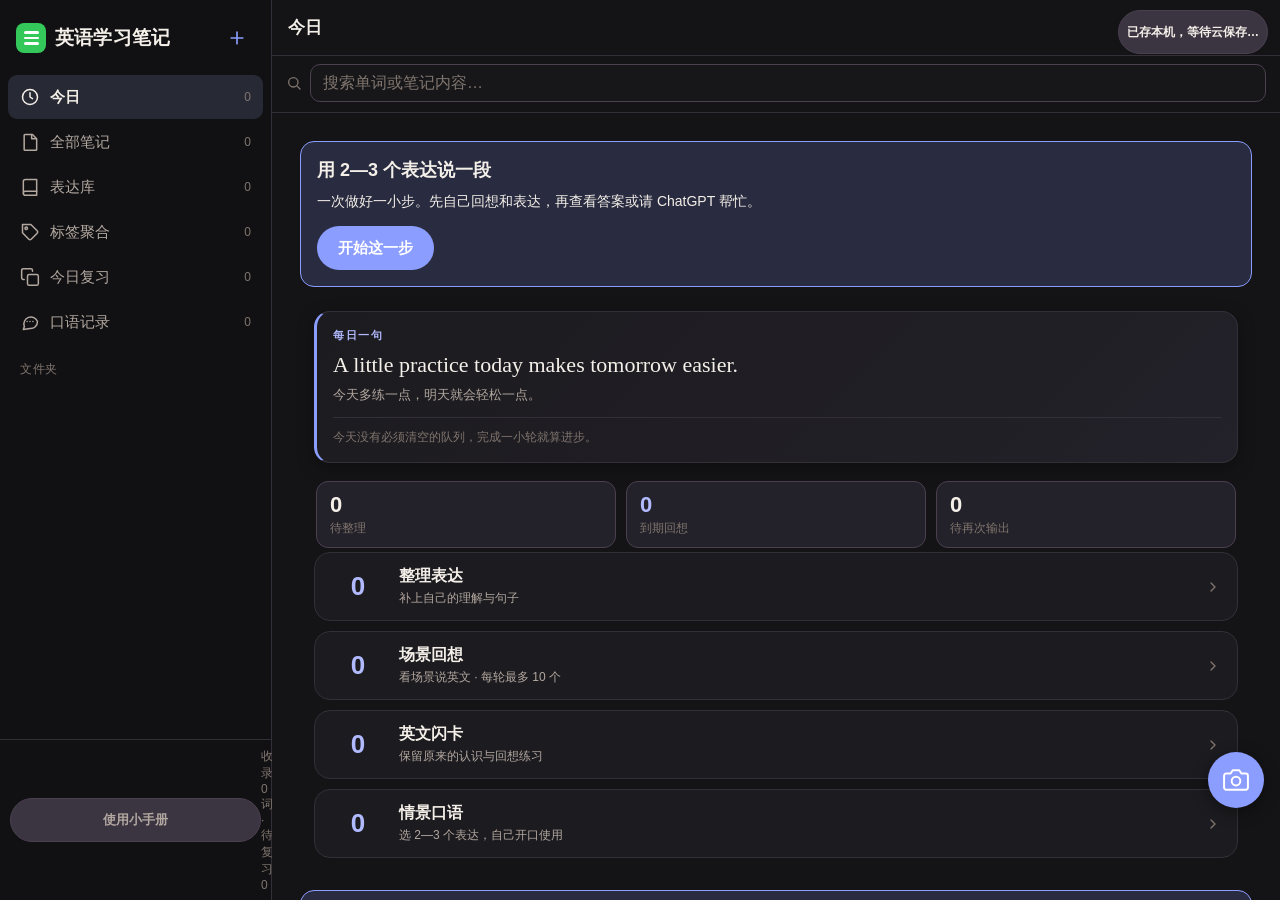
==== index.html @ 3f6fde5b "[dsh] publish P2 finish action and favorites fold" ====
<!DOCTYPE html>
<html lang="zh-CN">
<head>
<meta charset="UTF-8">
<meta name="viewport" content="width=device-width, initial-scale=1">
<meta name="theme-color" content="#000000">
<meta name="apple-mobile-web-app-capable" content="yes">
<meta name="apple-mobile-web-app-status-bar-style" content="black-translucent">
<title>英语学习笔记</title>
<link rel="icon" href="data:image/svg+xml,%3Csvg xmlns='http://www.w3.org/2000/svg' viewBox='0 0 32 32'%3E%3Crect width='32' height='32' rx='7' fill='%2334c759'/%3E%3Crect x='8' y='9' width='16' height='2.5' rx='1.25' fill='white'/%3E%3Crect x='8' y='15' width='13' height='2.5' rx='1.25' fill='white'/%3E%3Crect x='8' y='21' width='10' height='2.5' rx='1.25' fill='white'/%3E%3C/svg%3E">
<style>

/* ============ 基础与设计变量 ============ */
*{box-sizing:border-box;margin:0;padding:0}
html,body{height:100%}
body{
  font-family:-apple-system,BlinkMacSystemFont,"SF Pro Text","SF Pro Display","PingFang SC","Hiragino Sans GB","Microsoft YaHei","Segoe UI",sans-serif;
  background:var(--bg);color:var(--text);font-size:16px;overflow:hidden;
  -webkit-tap-highlight-color:transparent;
}
:root{
  color-scheme:dark;
  --bg:#000000;--sidebar:#000000;--sep:#26262a;--line:#26262a;
  --text:#f5f5f7;--text-body:#e8e8ed;--text2:#a1a1a6;--text3:#6e6e73;--ph:#48484a;
  --s0:#111113;--s1:#0c0c0e;--s2:#141416;--s3:#1c1c1e;--s4:#2c2c2e;--s5:#3a3a3c;
  --hover:#232326;--hover-soft:rgba(255,255,255,.08);--active-soft:rgba(255,255,255,.12);
  --accent:#0a84ff;--accent-fg:#4da3ff;--accent-soft:rgba(10,132,255,.22);
  --danger:#ff453a;--ok:#30d158;--ok-soft:#0f2b18;--ok-line:#1e5a2e;--warn:#ff9f0a;
  --chip-bg:#1c1c1e;--chip-text:#d0d0d4;
  --bar-bg:rgba(10,10,12,.96);--toast-bg:rgba(28,28,30,.94);
  --shadow-sm:0 4px 16px rgba(0,0,0,.55);--shadow-lg:0 12px 34px rgba(0,0,0,.45);
  --font-display:"Cormorant Garamond","Iowan Old Style",Georgia,serif;
  --radius-card:16px;--radius-control:12px;
  --fs-body:17px;
}
/* 午夜编辑主题 */
html[data-theme="midnight"]{
  color-scheme:dark;
  --bg:#141416;--sidebar:#111113;--sep:#332f38;--line:#332f38;
  --text:#f4efe8;--text-body:#e9e0d7;--text2:#b3a8a0;--text3:#80756e;--ph:#5b514c;
  --s0:#17171a;--s1:#1c1b1f;--s2:#232129;--s3:#2d2932;--s4:#3b3542;--s5:#4b4050;
  --hover:#332d39;--hover-soft:rgba(240,226,209,.08);--active-soft:rgba(171,186,255,.14);
  --accent:#8b9dff;--accent-fg:#b1baff;--accent-soft:rgba(139,157,255,.18);
  --danger:#f17d73;--ok:#78cfa1;--ok-soft:#173328;--ok-line:#32634a;--warn:#e3ad70;
  --chip-bg:#302b35;--chip-text:#e7dcd3;
  --bar-bg:rgba(20,20,22,.96);--toast-bg:rgba(45,41,50,.96);
  --shadow-sm:0 5px 18px rgba(0,0,0,.28);--shadow-lg:0 14px 38px rgba(0,0,0,.34);
}
/* 温暖纸张主题 */
html[data-theme="paper"],html[data-theme="light"]{
  color-scheme:light;
  --bg:#f5efe7;--sidebar:#eee6db;--sep:#e0d5c7;--line:#e0d5c7;
  --text:#2b2830;--text-body:#3e3941;--text2:#756b67;--text3:#9a8d84;--ph:#c2b5ab;
  --s0:#fffaf2;--s1:#fffdf8;--s2:#f8f0e6;--s3:#efe4d6;--s4:#e3d4c3;--s5:#cdbba9;
  --hover:#eeeef2;--hover-soft:rgba(0,0,0,.05);--active-soft:rgba(0,0,0,.08);
  --accent:#6679ad;--accent-fg:#50669e;--accent-soft:rgba(102,121,173,.15);
  --danger:#d92b20;--ok:#1a8f42;--ok-soft:#eaf7ee;--ok-line:#bfe3ca;--warn:#c47b00;
  --chip-bg:#eee2d5;--chip-text:#5c514a;
  --bar-bg:rgba(255,250,242,.97);--toast-bg:rgba(48,42,38,.94);
  --shadow-sm:0 2px 10px rgba(0,0,0,.07);--shadow-lg:0 10px 30px rgba(0,0,0,.10);
}
/* 柔雾薰衣草主题 */
html[data-theme="lavender"]{
  color-scheme:light;
  --bg:#f3f0fa;--sidebar:#ece8f7;--sep:#ded7eb;--line:#ded7eb;
  --text:#302a40;--text-body:#49415a;--text2:#756c86;--text3:#9a90aa;--ph:#c4bbd2;
  --s0:#faf8ff;--s1:#fffefe;--s2:#f6f2fb;--s3:#ebe4f6;--s4:#ddd2ec;--s5:#c7b7dc;
  --hover:#e7e0f2;--hover-soft:rgba(108,91,169,.07);--active-soft:rgba(129,115,189,.15);
  --accent:#8173bd;--accent-fg:#6d5aa9;--accent-soft:rgba(129,115,189,.16);
  --danger:#c74d67;--ok:#388c70;--ok-soft:#e3f3ed;--ok-line:#b6dfd0;--warn:#ad7437;
  --chip-bg:#e8def4;--chip-text:#5b4d78;
  --bar-bg:rgba(250,248,255,.96);--toast-bg:rgba(48,42,64,.94);
  --shadow-sm:0 4px 14px rgba(79,61,116,.09);--shadow-lg:0 12px 32px rgba(79,61,116,.13);
}
/* 字号档位 */
html[data-fs="s"]{--fs-body:15.5px}
html[data-fs="l"]{--fs-body:19.5px}
input::placeholder,textarea::placeholder{color:var(--text3)}
button{font-family:inherit;border:none;background:none;cursor:pointer;color:inherit}
input,textarea{font-family:inherit;font-size:16px}
:focus-visible{outline:2px solid var(--accent);outline-offset:2px}
#app{display:flex;height:100vh;width:100vw}

/* ============ 图标 ============ */
.icon{width:20px;height:20px;flex:none}
.icon-sm{width:16px;height:16px;flex:none}
.icon-lg{width:26px;height:26px;flex:none}

/* ============ 侧边栏 ============ */
#sidebar{
  position:fixed;top:0;bottom:0;left:0;width:300px;background:var(--sidebar);
  display:flex;flex-direction:column;transform:translateX(-102%);transition:transform .22s ease;z-index:60;
}
body.side-open #sidebar{transform:none}
@media (min-width:768px){
  #sidebar{position:static;transform:none;width:272px;z-index:auto;border-right:1px solid var(--sep)}
}
.side-header{display:flex;align-items:center;justify-content:space-between;padding:16px 12px 10px 16px;gap:8px}
.app-title{display:flex;align-items:center;gap:9px;font-size:19px;font-weight:700;letter-spacing:.2px;min-width:0}
.app-title .app-badge{
  width:30px;height:30px;border-radius:8px;background:#34c759;flex:none;
  display:flex;flex-direction:column;align-items:center;justify-content:center;gap:3px;
}
.app-title .app-badge i{display:block;width:15px;height:2.5px;border-radius:1.5px;background:#fff}
.icon-btn{
  width:44px;height:44px;border-radius:10px;display:inline-flex;align-items:center;justify-content:center;color:var(--accent);flex:none;
}
.icon-btn:hover{background:var(--hover-soft)}
.icon-btn.danger-color{color:var(--danger)}
#sideNav{flex:1;overflow-y:auto;padding:4px 8px 8px}
.nav-item{
  display:flex;align-items:center;gap:10px;width:100%;min-height:44px;padding:0 12px;margin:1px 0;
  border-radius:9px;font-size:15px;color:var(--text2);text-align:left;border:none;background:none;
}
.nav-item:hover{background:var(--hover-soft)}
.nav-item.active{background:var(--active-soft);color:var(--text);font-weight:600}
.nav-item .count{margin-left:auto;font-size:12px;color:var(--text3);font-weight:400}
.nav-divider{font-size:12px;color:var(--text3);padding:16px 12px 6px;letter-spacing:.5px}
/* 行尾「⋯」：重命名 / 排序 / 删除都收进这个菜单 */
.folder-item .fd-more{
  margin-left:auto;width:32px;height:32px;border-radius:9px;display:inline-flex;align-items:center;justify-content:center;
  color:var(--text3);opacity:.5;flex:none;
}
.folder-item .fd-more:hover,.folder-item .fd-more:active{background:var(--hover-soft);color:var(--text);opacity:1}
.side-footer{
  border-top:1px solid var(--sep);padding:8px 10px;display:flex;align-items:center;justify-content:space-between;
  font-size:12px;color:var(--text3);
}

/* ============ 中间内容区（笔记列表 / 标签聚合 / 表达库） ============ */
#noteListPane{flex:1;min-width:0;background:var(--bg);display:flex;flex-direction:column}
@media (min-width:768px){#noteListPane{width:330px;flex:none;border-right:1px solid var(--sep)}}
.pane-header{
  display:flex;align-items:center;gap:4px;padding:6px 10px;border-bottom:1px solid var(--sep);min-height:56px;
}
.pane-header h2{flex:1;min-width:0;font-size:17px;font-weight:600;padding:0 6px;overflow:hidden;text-overflow:ellipsis;white-space:nowrap}
#noteList{flex:1;overflow-y:auto;padding:6px 0;display:flex;flex-direction:column}
.note-item{
  display:flex;align-items:center;gap:8px;padding:12px 14px 12px 18px;margin:1px 8px;border-radius:var(--radius-control);cursor:pointer;
}
.note-item:hover{background:var(--s3)}
.note-item.active{background:var(--hover)}
.ni-main{flex:1;min-width:0}
.ni-title{font-size:16px;font-weight:600;overflow:hidden;text-overflow:ellipsis;white-space:nowrap}
.ni-snippet{font-size:13px;color:var(--text2);overflow:hidden;text-overflow:ellipsis;white-space:nowrap;margin-top:2px}
.ni-meta{font-size:12px;color:var(--text3);display:flex;align-items:center;gap:6px;margin-top:3px}
.folder-badge{font-size:11px;color:var(--text2);background:var(--s3);border-radius:7px;padding:1px 7px}
.ni-del{width:36px;height:36px;border-radius:9px;display:inline-flex;align-items:center;justify-content:center;color:var(--text3);opacity:.4;flex:none}
.ni-del:hover{background:var(--hover-soft);color:var(--danger);opacity:1}
@media (hover:none){.ni-del{opacity:.55}}
.empty-state{
  display:flex;flex-direction:column;align-items:center;gap:12px;padding:70px 28px;color:var(--text3);
  font-size:14px;text-align:center;line-height:1.7;
}
.empty-state .icon{width:42px;height:42px;color:var(--s5)}
.empty-state b{color:var(--text2);font-weight:600}

/* 标签聚合 / 表达库 */
.toolbar{padding:10px 14px;display:flex;flex-wrap:wrap;gap:8px;border-bottom:1px solid var(--sep);align-items:center}
.tag-chip{
  display:inline-flex;align-items:center;gap:6px;min-height:34px;padding:4px 13px;border-radius:17px;
  background:var(--chip-bg);color:var(--chip-text);font-size:14px;cursor:pointer;border:none;
}
.tag-chip:hover{background:var(--s4)}
.tag-chip.active{background:var(--accent);color:#fff;font-weight:600}
.tag-chip .tag-n{font-size:12px;opacity:.65}
.words-grid{padding:14px;display:grid;gap:12px;grid-template-columns:1fr;align-content:start;overflow-y:auto}
@media (min-width:768px){.words-grid{grid-template-columns:repeat(2,1fr)}}
.word-card{
  background:var(--s1);border:1px solid var(--sep);border-radius:var(--radius-card);padding:14px 16px;cursor:pointer;
  transition:box-shadow .15s ease,transform .15s ease;min-width:0;
}
.word-card:hover{box-shadow:var(--shadow-sm);transform:translateY(-1px)}
.wc-head{display:flex;align-items:baseline;gap:8px;flex-wrap:wrap}
.wc-term{font-size:18px;font-weight:700}
.wc-phon{font-size:13px;color:var(--text2)}
.badge{font-size:11px;font-weight:600;padding:2px 8px;border-radius:9px;background:var(--s4);color:var(--text2);flex:none}
.badge-ai{background:var(--accent-soft);color:var(--accent-fg)}
.badge-dict{background:rgba(48,209,88,.16);color:var(--ok)}
.badge-manual{background:var(--s4);color:var(--text2)}
.badge-demo{background:rgba(255,159,10,.16);color:var(--warn)}
.wc-def{font-size:calc(var(--fs-body) - 3px);line-height:1.6;color:var(--text);margin-top:7px;white-space:pre-line;overflow:hidden;display:-webkit-box;-webkit-line-clamp:3;-webkit-box-orient:vertical}
.wc-ex{font-size:calc(var(--fs-body) - 4px);color:var(--text2);font-style:italic;margin-top:7px;overflow:hidden;text-overflow:ellipsis;white-space:nowrap}
.wc-tags{display:flex;flex-wrap:wrap;gap:6px;margin-top:10px}
.wc-meta{display:flex;align-items:center;justify-content:space-between;gap:8px;margin-top:10px;font-size:12px;color:var(--text3)}
.wc-link{color:var(--accent);font-size:12px;border:none;background:none;padding:2px;cursor:pointer}
.wc-link:hover{text-decoration:underline}

/* ============ 编辑区 ============ */
#editorPane{flex:1;min-width:0;background:var(--bg);display:none;flex-direction:column}
body.mode-edit #editorPane{display:flex}
body.mode-edit #noteListPane{display:none}
@media (min-width:768px){body.mode-edit #noteListPane{display:flex}}
.editor-header{
  display:flex;align-items:center;gap:4px;padding:6px 10px;border-bottom:1px solid var(--sep);min-height:56px;
}
#edBreadcrumb{flex:1;min-width:0;font-size:13px;color:var(--text3);padding:0 8px;overflow:hidden;text-overflow:ellipsis;white-space:nowrap}
.note-organize-btn{flex:none;min-height:40px;padding:0 12px;border:1px solid var(--sep);border-radius:10px;background:var(--s2);color:var(--accent-fg);font-size:13px;font-weight:600}
.note-organize-btn:active{transform:scale(.96);background:var(--accent-soft)}
#editorWrap{flex:1;overflow-y:auto;padding:24px 22px 140px;width:100%;max-width:860px;margin:0 auto}
.note-editor-label{display:flex;align-items:center;gap:10px;padding:2px 0 14px;border-bottom:1px solid var(--sep)}
.note-editor-kicker{font-size:11px;font-weight:700;letter-spacing:.14em;color:var(--accent-fg);text-transform:uppercase}
.note-editor-context{font-size:12px;color:var(--text3)}
#noteTitle{font-family:var(--font-display);letter-spacing:.01em;font-size:clamp(26px,3.2vw,34px);font-weight:700;line-height:1.25;padding:6px 0 6px;outline:none;min-height:1.2em;word-break:break-word}
.note-body-label{font-size:11px;font-weight:700;letter-spacing:.12em;color:var(--text3);padding:18px 0 7px;border-bottom:1px solid var(--sep);text-transform:uppercase}
#noteBody{font-size:var(--fs-body);line-height:1.75;padding-top:16px;outline:none;min-height:55vh;word-break:break-word;color:var(--text-body)}
/* 每 10 行（每按一次回车算一行）多留一小档，长文读起来有节奏 */
#noteBody>*:nth-child(10n+1):not(:first-child){margin-top:18px}
/* 正文大标题：左边一块小箭头，点它收起下面这一段 */
#noteBody .nh{
  font-size:calc(var(--fs-body) + 6px);font-weight:700;line-height:1.35;
  color:var(--text);padding:12px 0 7px 32px;margin-top:8px;position:relative;
  border-bottom:1px solid var(--sep);
}
#noteBody .nh::before{
  content:"▾";position:absolute;left:0;top:50%;transform:translateY(-50%);
  width:26px;height:30px;line-height:30px;text-align:center;
  font-size:11px;color:var(--text3);background:var(--s4);border-radius:8px;
}
#noteBody .nh.folded{border-bottom-color:transparent}
#noteBody .nh.folded::before{content:"▸";color:var(--accent-fg);background:var(--accent-soft)}
#noteBody .nh.folded::after{
  content:"已收起";margin-left:8px;font-size:11px;font-weight:500;color:var(--text3);
  border:1px solid var(--sep);border-radius:999px;padding:1px 7px;vertical-align:2px;
}
#noteBody .nh-fold{display:none!important}
#noteOrganize{position:fixed;inset:0;z-index:1600;display:flex;align-items:center;justify-content:center;padding:18px;background:rgba(0,0,0,.45);opacity:0;pointer-events:none;transition:opacity .18s ease}
#noteOrganize.show{opacity:1;pointer-events:auto}
.note-organize-card{width:min(92vw,460px);max-height:min(78vh,620px);overflow:auto;background:var(--s1);border:1px solid var(--sep);border-radius:18px;box-shadow:var(--shadow-lg);padding:18px}
.note-organize-head{display:flex;align-items:flex-start;gap:12px}.note-organize-head>div{flex:1;min-width:0}
.note-organize-kicker{font-size:11px;font-weight:700;letter-spacing:.14em;color:var(--accent-fg);text-transform:uppercase}.note-organize-head h3{font-size:22px;line-height:1.25;margin-top:5px}
.note-organize-summary{font-size:13px;color:var(--text2);line-height:1.65;margin:14px 0}
.note-organize-list{display:flex;flex-direction:column;gap:8px}.note-organize-word{display:flex;align-items:center;gap:10px;width:100%;min-height:52px;padding:9px 12px;text-align:left;border:1px solid var(--sep);border-radius:12px;background:var(--s2)}
.note-organize-word:active{background:var(--accent-soft)}.note-organize-word span{font-size:15px;font-weight:600;color:var(--text);overflow:hidden;text-overflow:ellipsis;white-space:nowrap}.note-organize-word small{margin-left:auto;max-width:48%;font-size:12px;color:var(--text3);overflow:hidden;text-overflow:ellipsis;white-space:nowrap}.note-organize-empty{padding:16px 12px;border:1px dashed var(--s5);border-radius:12px;font-size:13px;color:var(--text3);text-align:center}
.note-organize-actions{display:flex;gap:8px;margin-top:16px}.note-organize-actions .btn{flex:1;min-height:44px}
.ce.empty::before{content:attr(data-ph);color:var(--ph);pointer-events:none}
.en-word{position:relative;color:inherit;cursor:help;border:none}
.en-word::before{
  content:'';display:inline-block;width:6px;height:6px;border-radius:50%;
  background:var(--text3);margin:0 6px 2px 0;vertical-align:middle;
}
@media (max-width:767px){
  body.mode-edit #editorWrap{padding:18px 16px 120px}
  .note-editor-label{padding-bottom:12px}
  .note-body-label{padding-top:16px}
  #noteBody{font-size:calc(var(--fs-body) - 1px)}
  .note-organize-btn{padding:0 10px}
  #noteOrganize{align-items:flex-end;padding:10px}
  .note-organize-card{width:100%;max-height:78vh;border-radius:18px 18px 12px 12px;padding:16px}
}

/* ============ 选词操作卡（右下角小块，避开 iPhone 的剪切/粘贴菜单） ============ */
#empowerPill{
  position:fixed;right:10px;bottom:10px;z-index:95;display:none;flex-direction:column;gap:8px;
  width:172px;padding:10px;border-radius:16px;
  background:var(--bar-bg);border:1px solid var(--sep);box-shadow:var(--shadow-lg);
  -webkit-backdrop-filter:blur(18px);backdrop-filter:blur(18px);
}
#empowerPill.show{display:flex;animation:pillIn .16s ease}
@keyframes pillIn{from{opacity:0;transform:translateY(8px) scale(.97)}to{opacity:1;transform:none}}
.pill-sel{display:flex;align-items:center;gap:6px;min-width:0;padding:0 2px 2px}
.pill-tag{flex:none;font-size:11px;color:var(--text3);background:var(--s3);border-radius:6px;padding:3px 6px;line-height:1}
.pill-sel b{min-width:0;font-size:15px;font-weight:600;color:var(--text);white-space:nowrap;overflow:hidden;text-overflow:ellipsis}
#empowerPill button{
  width:100%;height:46px;border-radius:12px;
  display:inline-flex;align-items:center;justify-content:center;gap:6px;
  font-size:15.5px;font-weight:600;-webkit-user-select:none;user-select:none;
  -webkit-touch-callout:none;touch-action:manipulation;
}
#empowerPill button:active{transform:scale(.97)}
#btnEmpower{background:var(--accent);color:#fff;box-shadow:0 4px 14px rgba(10,132,255,.35)}
#btnDict{background:var(--s4);color:var(--text)}

/* ============ 移动：词 / 整节（拿起 → 放下） ============ */
#noteBody .nh{padding-right:40px}
#noteBody .nh .mf{
  position:absolute;right:0;top:50%;transform:translateY(-50%);
  width:28px;height:28px;border-radius:9px;background:var(--s4);cursor:pointer;
  -webkit-user-select:none;user-select:none;-webkit-touch-callout:none;
}
#noteBody .nh .mf::before{content:"⋯";display:block;line-height:27px;text-align:center;font-size:15px;color:var(--text3)}
#noteBody .nh .mf:active{transform:translateY(-50%) scale(.94);background:var(--s5)}
body.mv-lift #noteBody .nh .mf{display:none}
#noteBody .nh.mv-pick{background:var(--accent-soft);border-radius:10px}
#noteBody .nh .mv-drop{
  position:absolute;right:0;top:50%;transform:translateY(-50%);
  padding:0 10px;height:26px;line-height:24px;border-radius:999px;white-space:nowrap;
  font-size:12px;font-weight:600;color:var(--accent-fg);background:var(--bar-bg);
  border:1px solid var(--accent);cursor:pointer;
  -webkit-user-select:none;user-select:none;-webkit-touch-callout:none;
}
#noteBody .nh .mv-drop::before{content:"放这里"}
#noteBody .nh .mv-drop[data-kind="sec"]::before{content:"放到这之后"}
#noteBody .nh .mv-drop:active{transform:translateY(-50%) scale(.95)}

#mvBar{
  position:fixed;left:10px;right:10px;bottom:10px;z-index:96;display:none;align-items:center;gap:8px;
  padding:8px 10px;border-radius:16px;
  background:var(--bar-bg);border:1px solid var(--sep);box-shadow:var(--shadow-lg);
  -webkit-backdrop-filter:blur(18px);backdrop-filter:blur(18px);
}
#mvBar.show{display:flex;animation:pillIn .16s ease}
body.mv-bar,body.undo-bar{--lift:52px}
#mvTxt{flex:1;min-width:0;font-size:13px;color:var(--text);overflow:hidden;text-overflow:ellipsis;white-space:nowrap}
.mv-btn{flex:none;height:38px;padding:0 12px;border-radius:11px;font-size:14px;font-weight:600;background:var(--accent);color:#fff}
.mv-btn.ghost{background:var(--s4);color:var(--text)}
.mv-btn.hidden{display:none}
.mv-btn:active{transform:scale(.96)}
/* 拿起后：文字一行，跳节按钮均匀铺满一行 */
#mvBar.jumping{flex-wrap:wrap;gap:6px}
#mvBar.jumping #mvTxt{flex:1 0 100%;text-align:center}
#mvBar.jumping .mv-btn{flex:1 1 0;min-width:0;padding:0 4px;font-size:13px}
.nh.mv-here{box-shadow:0 0 0 2px var(--accent);border-radius:9px}
#mvMenu .mv-menu-card,#rowMenu .mv-menu-card{width:min(92vw,340px);padding:2px 0 calc(6px + env(safe-area-inset-bottom,0px));overflow:hidden}
@media (max-width:767px){#mvMenu .mv-menu-card,#rowMenu .mv-menu-card{width:100%}}
.mv-menu-t{font-size:12px;color:var(--text3);padding:10px 14px 9px;border-bottom:1px solid var(--sep);white-space:nowrap;overflow:hidden;text-overflow:ellipsis}
.mv-item{display:block;width:100%;text-align:left;padding:14px;font-size:15px;color:var(--text);border-bottom:1px solid var(--sep)}
.mv-item:last-child{border-bottom:none}
.mv-item:active{background:var(--s4)}
.mv-item.danger{color:var(--danger)}
.mv-item-cancel{color:var(--text3);text-align:center}

/* ============ 删除后的撤销浮条 ============ */
#undoBar{
  position:fixed;left:10px;right:10px;bottom:10px;z-index:95;display:none;align-items:center;gap:8px;
  padding:8px 10px;border-radius:16px;
  background:var(--bar-bg);border:1px solid var(--sep);box-shadow:var(--shadow-lg);
  -webkit-backdrop-filter:blur(18px);backdrop-filter:blur(18px);
}
#undoBar.show{display:flex;animation:pillIn .16s ease}
#undoTxt{flex:1;min-width:0;font-size:13px;color:var(--text);overflow:hidden;text-overflow:ellipsis;white-space:nowrap}

/* ============ 手机底部导航 ============ */
#tabbar{display:none}
@media (max-width:767px){
  #tabbar{
    display:flex;position:fixed;left:0;right:0;bottom:0;z-index:90;
    height:calc(54px + env(safe-area-inset-bottom,0px));
    padding-bottom:env(safe-area-inset-bottom,0px);
    background:var(--bar-bg);border-top:1px solid var(--sep);
    -webkit-backdrop-filter:blur(18px);backdrop-filter:blur(18px);
  }
  #tabbar .tab-item{
    flex:1;position:relative;display:flex;flex-direction:column;align-items:center;justify-content:center;gap:3px;
    font-size:11px;color:var(--text3);min-height:44px;
  }
  #tabbar .tab-item.on{color:var(--accent)}
  #tabbar .tab-item .icon{width:22px;height:22px}
  .tab-dot{position:absolute;top:7px;right:calc(50% - 17px);width:7px;height:7px;border-radius:50%;background:var(--danger)}
  body.mode-edit #tabbar,body.side-open #tabbar{display:none}
  #noteList{padding-bottom:calc(64px + env(safe-area-inset-bottom,0px))}
  #mvBar,#undoBar{bottom:calc(62px + env(safe-area-inset-bottom,0px))}
}

/* ============ 编辑器里的首次提示 ============ */
.ed-hint{
  font-size:12.5px;line-height:1.6;color:var(--text3);background:var(--s3);
  border:1px solid var(--sep);border-radius:10px;padding:8px 10px;margin:2px 0 10px;
}
.ed-hint b{color:var(--text2);font-weight:600}
.ed-hint.out{opacity:0;transition:opacity .45s ease}

/* ============ 收起键盘 ============ */
.kb-btn{
  flex:none;display:inline-flex;align-items:center;gap:5px;height:34px;padding:0 10px;border-radius:10px;
  background:var(--s4);color:var(--text2);font-size:12.5px;font-weight:600;
  opacity:0;visibility:hidden;transition:opacity .15s ease;
}
body.typing .kb-btn{opacity:1;visibility:visible}
.kb-btn:active{transform:scale(.95)}
#kbChip{
  position:fixed;right:10px;top:10px;z-index:141;display:none;align-items:center;justify-content:center;
  width:44px;height:44px;border-radius:14px;background:var(--bar-bg);color:var(--text);
  border:1px solid var(--sep);box-shadow:var(--shadow-lg);
  -webkit-backdrop-filter:blur(14px);backdrop-filter:blur(14px);
}
#kbChip.show{display:inline-flex}
#kbChip:active{transform:scale(.94)}

/* ============ 词典页（欧路风格） ============ */
#dictPage{position:fixed;inset:0;z-index:120;background:var(--bg);display:none;flex-direction:column}
#dictPage.show{display:flex}
#dictTop{display:flex;gap:10px;align-items:center;padding:12px 14px;border-bottom:1px solid var(--line);flex:none}
#dictSearch{
  flex:1;min-width:0;background:var(--s3);border:1px solid var(--line);border-radius:10px;
  color:var(--text-body);font-size:16px;padding:9px 12px;outline:none;
}
#dictSearch:focus{border-color:var(--accent)}
#dictBody{flex:1;overflow:auto;padding:16px 18px 120px;-webkit-overflow-scrolling:touch}
#dictLoading,#dictErr{padding:40px 20px;text-align:center;color:var(--text2);font-size:14px}
.dict-word{font-size:34px;font-weight:700;color:var(--text);line-height:1.2}
.dict-phon{display:flex;flex-wrap:wrap;gap:14px;color:var(--text2);font-size:15px;margin-top:8px}
.dict-btns{display:flex;gap:10px;margin-top:14px;flex-wrap:wrap}
.dict-btn{
  display:inline-flex;align-items:center;gap:6px;background:var(--s3);border:1px solid var(--line);
  color:var(--text-body);border-radius:18px;padding:8px 16px;font-size:14px;font-weight:600;cursor:pointer;
}
.dict-btn:active{transform:scale(.96)}
.dict-tags{display:flex;flex-wrap:wrap;gap:8px;margin-top:14px}
.dict-tag{background:rgba(10,132,255,.14);color:var(--accent-fg);border:1px solid rgba(10,132,255,.35);border-radius:6px;padding:3px 10px;font-size:12.5px}
.dict-sec{margin-top:24px}
.dict-sec-title{font-size:15px;font-weight:700;color:var(--text);margin-bottom:12px;display:flex;align-items:center;gap:8px}
.dict-sec-title::before{content:'';width:3px;height:15px;background:var(--accent);border-radius:2px;flex:none}
.dict-def{display:flex;gap:10px;margin-bottom:10px;font-size:calc(var(--fs-body) - 1.5px);line-height:1.55;color:var(--text-body)}
.dict-def-no{color:var(--accent);font-weight:600;flex:none}
.dict-def-pos{color:var(--text2);margin-right:4px}
.dict-forms{display:flex;flex-wrap:wrap;gap:8px;align-items:center;margin-bottom:12px;font-size:14.5px;color:var(--text-body)}
.dict-forms-label{color:var(--text2);font-size:13px;flex:none}
.dict-forms-item{background:var(--s3);border:1px solid var(--line);border-radius:14px;padding:4px 12px;font-size:14px}
.dict-syno-block{margin-bottom:12px}
.dict-syno-h{font-size:13px;color:var(--text2);margin-bottom:5px}
.dict-syno-body{font-size:15px;color:var(--text-body);line-height:1.6;word-break:break-word}
.dict-phr{display:flex;align-items:center;gap:8px;margin-bottom:10px;font-size:15px;color:var(--text-body)}
.dict-phr-en{color:var(--accent-fg)}
.dict-ex{margin-bottom:14px;font-size:15px;line-height:1.6}
.dict-ex-en{color:var(--text-body);display:flex;align-items:center;gap:8px}
.dict-ex-cn{color:var(--text2);margin-top:2px}
#dictBottom{
  position:fixed;bottom:0;left:0;right:0;z-index:121;padding:10px 16px calc(10px + env(safe-area-inset-bottom));
  background:var(--bar-bg);border-top:1px solid var(--line);display:flex;gap:10px;
}
#dictBottom .btn{flex:1;justify-content:center;display:flex;align-items:center;padding:12px;font-size:16px;border-radius:12px}

/* ============ 例句跟读页（欧路跟读格式） ============ */
#followPage{position:fixed;inset:0;z-index:130;background:var(--bg);display:none;flex-direction:column}
#followPage.show{display:flex}
#followTop{display:flex;align-items:center;gap:10px;padding:12px 14px;border-bottom:1px solid var(--line);flex:none}
#followTitle{font-size:17px;font-weight:700;color:var(--text);flex:1;text-align:center;margin-right:44px}
#followBody{flex:1;overflow:auto;display:flex;flex-direction:column;align-items:center;justify-content:center;padding:40px 26px 130px;-webkit-overflow-scrolling:touch}
#followSentence{font-size:22px;line-height:1.75;color:var(--text);text-align:center;max-width:580px;word-break:break-word}
.hl{color:var(--accent-fg);font-weight:600}
#followStatus{margin-top:20px;font-size:13px;color:var(--text2);text-align:center;padding:0 20px;line-height:1.5}
#followBar{
  position:fixed;bottom:0;left:0;right:0;z-index:131;padding:14px 16px calc(14px + env(safe-area-inset-bottom));
  display:flex;justify-content:center;gap:44px;align-items:center;background:var(--bar-bg);border-top:1px solid var(--line);
}
.follow-ctrl{width:64px;height:64px;border-radius:50%;display:inline-flex;align-items:center;justify-content:center;background:var(--s3);border:1px solid var(--line);color:var(--text-body);cursor:pointer}
.follow-ctrl:active{transform:scale(.94)}
.follow-ctrl.rec{background:var(--accent);border-color:var(--accent);color:#fff}
.follow-ctrl.recording{animation:pulse 1.1s infinite}
@keyframes pulse{0%,100%{box-shadow:0 0 0 0 rgba(10,132,255,.5)}50%{box-shadow:0 0 0 14px rgba(10,132,255,0)}}
.follow-ctrl.hasrec{box-shadow:0 0 0 1px var(--accent)}

/* 词典页例句（图1格式：编号+高亮+发音/跟读） */
.dict-ex-row{margin-bottom:22px;background:var(--s2);border:1px solid var(--s4);border-radius:12px;padding:12px}
.dict-ex-en2{font-size:16px;line-height:1.65;color:var(--text-body);display:flex;align-items:flex-start;gap:8px;word-break:break-word}
.dict-ex-num{color:var(--accent);font-weight:600;flex:none}
.dict-ex-cn2{font-size:14px;color:var(--text2);margin-top:8px;line-height:1.55}
.dict-ex-act{margin-top:10px;display:flex;gap:10px}

/* ============ 弹窗 ============ */
.modal{position:fixed;inset:0;z-index:100;display:flex;align-items:center;justify-content:center;background:rgba(0,0,0,.6);opacity:0;pointer-events:none;transition:opacity .2s ease}
.modal.show{opacity:1;pointer-events:auto}
.modal-card{background:var(--s3);border-radius:16px;width:min(92vw,560px);max-height:86vh;overflow:auto;transform:translateY(20px) scale(.98);transition:transform .22s ease}
.modal.show .modal-card{transform:none}
@media (max-width:767px){
  .modal{align-items:flex-end}
  .modal-card{width:100%;border-radius:16px 16px 0 0;max-height:88vh}
}
.modal-close{
  width:38px;height:38px;border-radius:50%;display:inline-flex;align-items:center;justify-content:center;
  color:var(--text2);background:var(--s4);flex:none;
}
.modal-close:hover{background:var(--s5)}
#wordModal .modal-close{width:44px;height:44px}

/* 单词卡片弹窗 */
.wm-head{display:flex;align-items:flex-start;gap:12px;padding:20px 20px 6px}
.wm-term-wrap{flex:1;min-width:0}
#wmTerm{font-family:var(--font-display);letter-spacing:.01em;font-size:30px;font-weight:700;line-height:1.15;word-break:break-word}
#wmPhonetic{font-size:15px;color:var(--text2);margin-top:5px}
.wm-body{padding:12px 20px 20px}
.wm-section{margin-top:16px}
.wm-label{font-size:12px;color:var(--text3);margin-bottom:7px;display:flex;align-items:center;gap:8px}
.wm-label .mini-btn{color:var(--accent);font-size:12px;font-weight:600;padding:6px 8px;border-radius:8px;margin-left:auto}
.wm-label .mini-btn:hover{background:var(--accent-soft)}
#wmDefinition{
  width:100%;min-height:76px;border:1px solid var(--s5);border-radius:10px;padding:10px 12px;
  font-size:16px;line-height:1.6;resize:vertical;background:var(--s0);color:var(--text);
}
/* 例句卡（AI 自动生成，只读） */
.ex-card{background:var(--s2);border:1px solid var(--s4);border-radius:var(--radius-control);padding:12px 13px;margin-bottom:10px;position:relative}
.ex-card .ex-sense{
  display:inline-block;font-size:11.5px;font-weight:600;color:var(--accent-fg);
  background:rgba(10,132,255,.14);border:1px solid rgba(10,132,255,.32);
  border-radius:6px;padding:2px 7px;margin-bottom:7px;
}
.ex-card .ex-en-text{
  font-size:calc(var(--fs-body) - 1px);line-height:1.6;color:var(--text);word-break:break-word;
  display:flex;align-items:flex-start;gap:8px;
}
.ex-card .ex-en-text .t{flex:1;min-width:0}
.ex-card .hl{color:var(--accent);font-weight:700}
.ex-card .ex-cn-text{font-size:13.5px;line-height:1.55;color:var(--text2);margin-top:6px}
.ex-card .ex-act{margin-top:9px;display:flex;gap:8px;align-items:center}
.ex-empty{font-size:13px;color:var(--text2);line-height:1.7;background:var(--s2);border:1px dashed var(--s5);border-radius:12px;padding:12px 13px}
.ex-empty b{color:var(--text)}
.ex-skel{height:64px;border-radius:12px;margin-bottom:10px;background:linear-gradient(90deg,var(--s2) 25%,var(--s3) 37%,var(--s2) 63%);background-size:400% 100%;animation:shimmer 1.4s ease infinite}
@keyframes shimmer{0%{background-position:100% 0}100%{background-position:0 0}}
.ex-head-tip{font-size:11.5px;color:var(--text3);margin-left:auto;font-weight:400}
.ex-act{display:flex;gap:10px;align-items:center}
.ex-act-btn{display:inline-flex;align-items:center;gap:6px;background:var(--s3);border:1px solid var(--line);color:var(--text-body);border-radius:16px;padding:8px 14px;font-size:13px;font-weight:600;cursor:pointer;min-height:40px}
.ex-act-btn:active{transform:scale(.96)}
#wmTags{display:flex;flex-wrap:wrap;gap:6px;margin-bottom:8px}
#wmTagInput{
  width:100%;border:1px solid var(--s5);border-radius:10px;padding:9px 12px;font-size:16px;background:var(--s0);color:var(--text);
}
.wm-actions{display:flex;gap:12px;padding:14px 20px calc(20px + env(safe-area-inset-bottom));border-top:1px solid var(--sep);margin-top:18px;background:var(--s3)}
.btn{
  min-height:44px;padding:9px 20px;border-radius:22px;font-size:15px;font-weight:600;
  border:1px solid var(--s5);background:var(--s4);color:var(--text);flex:none;
}
.btn:hover{background:var(--s5)}
.btn.primary{background:var(--accent);color:#fff;border-color:transparent}
.btn.primary:hover{background:#0077e6}
.btn.danger{color:var(--danger);border-color:rgba(255,69,58,.45)}
.btn.danger:hover{background:rgba(255,69,58,.14)}
.wm-loading{display:flex;flex-direction:column;align-items:center;gap:14px;padding:40px 20px;color:var(--text2);font-size:14px;text-align:center;line-height:1.7}
.spinner{width:26px;height:26px;border-radius:50%;border:3px solid var(--s4);border-top-color:var(--accent);animation:spin .8s linear infinite}
@keyframes spin{to{transform:rotate(360deg)}}
@media (prefers-reduced-motion:reduce){.spinner{animation-duration:1.6s}#empowerPill.show{animation:none}.word-card{transition:none}}

/* 设置弹窗 */
.st-field{margin-top:14px}
.st-field label{display:block;font-size:13px;color:var(--text2);margin-bottom:6px;font-weight:600}
.st-field input{
  width:100%;border:1px solid var(--s5);border-radius:10px;padding:11px 12px;font-size:16px;background:var(--s0);color:var(--text);
}
.st-field select{
  width:100%;border:1px solid var(--s5);border-radius:10px;padding:11px 12px;font-size:16px;background:var(--s0);color:var(--text);outline:none;
}
.st-help{font-size:12.5px;color:var(--text3);line-height:1.7;margin-top:14px;background:var(--s2);border:1px solid var(--s4);border-radius:10px;padding:10px 12px}
.st-help b{color:var(--text)}
.st-actions{display:flex;gap:10px;padding:18px 20px 20px;border-top:1px solid var(--sep);margin-top:18px}
.st-actions .btn{flex:1}

/* 确认弹窗 */
#confirmModal .modal-card{width:min(92vw,340px)}
.cf-title{font-size:17px;font-weight:600;padding:20px 20px 6px}
.cf-msg{font-size:14px;color:var(--text2);line-height:1.6;padding:0 20px}
.cf-actions{display:flex;gap:10px;padding:18px 20px 20px}
.cf-actions .btn{flex:1}

/* 提示 */
#toast{
  position:fixed;left:50%;bottom:calc(36px + var(--lift,0px));transform:translateX(-50%) translateY(10px);z-index:200;
  background:var(--toast-bg);color:#fff;border-radius:22px;padding:10px 18px;font-size:14px;
  opacity:0;pointer-events:none;transition:opacity .25s ease,transform .25s ease;max-width:86vw;text-align:center;
}
#toast.show{opacity:1;transform:translateX(-50%) translateY(0)}
@media (max-width:767px){
  #toast{bottom:calc(78px + var(--lift,0px) + env(safe-area-inset-bottom,0px))}
}

/* 遮罩 */
#scrim{position:fixed;inset:0;background:rgba(0,0,0,.5);z-index:55;display:none}
body.side-open #scrim{display:block}
@media (min-width:768px){body.side-open #scrim{display:none}}
.hidden{display:none!important}
.chip{display:inline-flex;align-items:center;gap:4px;background:var(--chip-bg);color:var(--chip-text);font-size:13px;padding:5px 10px;border-radius:14px;cursor:pointer;min-height:30px}
.chip:hover{background:var(--s4)}
#btnEmpower,#btnDict{min-height:44px}
.tag-chip{min-height:38px;padding:6px 13px}
@media (min-width:768px){#btnMenu,#btnBack{display:none}}
.btn:disabled{opacity:.4;cursor:default}

/* ============ 闪卡复习 ============ */
.flash-wrap{flex:1;display:flex;flex-direction:column;align-items:center;justify-content:center;padding:22px 20px;gap:16px;min-height:0}
.flash-progress{font-size:13px;color:var(--text3)}
.flash-scene{perspective:1200px;width:min(92%,560px);height:min(50vh,360px)}
.flash-card{
  position:relative;width:100%;height:100%;transform-style:preserve-3d;
  transition:transform .45s ease;cursor:pointer;
}
.flash-card.flipped{transform:rotateY(180deg)}
.flash-face{
  position:absolute;inset:0;-webkit-backface-visibility:hidden;backface-visibility:hidden;
  border-radius:18px;border:1px solid var(--sep);background:var(--s1);
  display:flex;flex-direction:column;align-items:center;justify-content:center;
  padding:26px;box-shadow:var(--shadow-lg);overflow:hidden;
}
.flash-front .flash-term{font-size:clamp(30px,6vw,46px);font-weight:700;word-break:break-word;text-align:center;max-width:100%}
.flash-hint{position:absolute;bottom:16px;left:0;right:0;text-align:center;font-size:12px;color:var(--text3)}
.flash-back{transform:rotateY(180deg);align-items:flex-start;justify-content:flex-start;overflow-y:auto}
.flash-back .fb-phon{font-size:14px;color:var(--text2);margin-bottom:8px}
.flash-back .fb-def{font-size:16px;line-height:1.7;white-space:pre-line;color:var(--text)}
.flash-back .fb-ex{margin-top:14px;display:flex;flex-direction:column;gap:10px;width:100%}
.flash-back .fb-ex .e{font-size:15px;line-height:1.6;color:var(--text-body)}
.flash-back .fb-ex .c{font-size:13px;color:var(--text2);margin-top:2px}
.flash-actions{display:flex;gap:10px;align-items:center;flex-wrap:wrap;justify-content:center}
.flash-status{font-size:13px;color:var(--accent);min-height:18px}
@media (prefers-reduced-motion:reduce){.flash-card{transition:none}}

/* ============ 朗读 & 掌握状态 ============ */
.speak-btn{display:inline-flex;align-items:center;justify-content:center;width:34px;height:34px;border-radius:50%;background:var(--s4);color:var(--text2);flex:none;transition:background .15s ease,color .15s ease}
.speak-btn:hover{background:var(--s5);color:var(--text)}
.speak-btn:active{transform:scale(.92)}
/* 跟读键：跟发音键同尺寸，换成麦克风并带一点强调色 */
.follow-btn{background:var(--accent-soft);color:var(--accent-fg)}
.follow-btn:hover{background:rgba(10,132,255,.3);color:#fff}
.wm-best{display:inline-block;margin-top:6px;font-size:11.5px;font-weight:600;color:var(--ok);background:var(--ok-soft);border:1px solid var(--ok-line);border-radius:8px;padding:2px 8px}
.wm-tip{font-size:11.5px;color:var(--text3);font-weight:400;margin-left:6px}
.flash-best{font-size:12px;color:var(--text3);margin-top:8px;text-align:center}
.wc-term-row{display:flex;align-items:center;gap:6px;min-width:0}
.wc-ex-row{display:flex;align-items:center;gap:6px;min-width:0;margin-top:7px}
.wc-ex-row .wc-ex{margin-top:0;flex:1;min-width:0}
.master-pill{display:inline-flex;align-items:center;gap:5px;font-size:12px;font-weight:600;padding:5px 10px;border-radius:12px;background:var(--s4);color:var(--text2);border:1px solid var(--s5);cursor:pointer;transition:background .15s ease,border-color .15s ease,color .15s ease}
.master-pill.done{background:rgba(48,209,88,.16);color:var(--ok);border-color:rgba(48,209,88,.35)}
.word-filter{display:flex;gap:8px;margin-bottom:14px;flex-wrap:wrap}
.word-filter .tag-chip{min-height:38px;padding:6px 13px}
.wm-term-wrap{display:flex;align-items:center;gap:12px}
.wm-term-box{min-width:0;flex:1}
.wm-master-row{display:flex;align-items:center;justify-content:space-between;gap:10px}
.wm-master-row .master-pill{padding:7px 14px;font-size:13px}
.ex-speak{width:32px;height:32px}
.flash-term-row{display:flex;align-items:center;gap:10px;justify-content:center;max-width:100%}
.flash-back .fb-ex-row{display:flex;align-items:center;gap:8px;min-width:0;width:100%}
.flash-back .fb-ex-row .e{flex:1;min-width:0}

/* ============ 全局搜索 ============ */
.global-search{display:flex;align-items:center;gap:8px;padding:8px 14px 10px;border-bottom:1px solid var(--sep)}
.global-search>svg{color:var(--text3);flex:none}
.global-search input{flex:1;min-width:0;background:var(--s0);border:1px solid var(--s5);border-radius:10px;padding:9px 12px;font-size:16px;color:var(--text);outline:none;-webkit-appearance:none}
.global-search input:focus{border-color:var(--accent)}
.global-search input::placeholder{color:var(--text3)}
.search-clear{width:30px;height:30px;border-radius:50%;display:inline-flex;align-items:center;justify-content:center;color:var(--text3);flex:none}
.search-clear:hover{background:var(--s4);color:var(--text)}
.search-note{font-size:12px;color:var(--text3);padding:2px 2px 10px}
/* 设置快速选择 */
.st-presets{display:flex;align-items:center;gap:8px;flex-wrap:wrap;margin-top:6px}
.st-presets-label{font-size:13px;color:var(--text2)}
.st-presets .mini-btn{padding:6px 12px;font-size:13px}

/* ============ 设置分组（折叠卡片） ============ */
#settingsModal .wm-term-wrap{display:block}
#settingsModal .wm-head{padding:18px 18px 8px}
.st-body{padding-top:2px}
.st-group{border:1px solid var(--sep);border-radius:12px;margin:0 0 8px;overflow:hidden;background:var(--s0)}
.st-g-head{display:flex;align-items:center;gap:8px;width:100%;padding:13px 12px;background:none;border:none;text-align:left}
.st-g-head:active{background:var(--s4)}
.st-g-t{font-size:14.5px;font-weight:600;color:var(--text);flex:none}
.st-g-s{flex:1;min-width:0;font-size:12px;color:var(--text3);text-align:right;overflow:hidden;text-overflow:ellipsis;white-space:nowrap}
.st-chev{color:var(--text3);font-weight:400;font-size:18px;line-height:1;transform:rotate(90deg);transition:transform .18s ease;flex:none}
.st-group.open .st-chev{transform:rotate(-90deg)}
.st-g-body{display:none;padding:0 12px 12px}
.st-group.open .st-g-body{display:block}
.st-g-body .st-field:first-child{margin-top:2px}
.st-code{
  width:100%;box-sizing:border-box;margin:8px 0;border:1px solid var(--s5);border-radius:10px;padding:10px;
  font-size:16px;line-height:1.5;background:var(--s0);color:var(--text);resize:vertical;
  font-family:ui-monospace,Menlo,Consolas,monospace;word-break:break-all;
}
/* ============ AI 对话 ============ */
.wm-ai-entry{display:flex;align-items:center;justify-content:space-between;gap:10px}
.wm-ai-entry .btn{flex:1}
.wm-hint{font-size:12.5px;color:var(--text3);line-height:1.7;margin:2px 0 4px;background:var(--s2);border:1px solid var(--s4);border-radius:10px;padding:8px 12px}
.ai-card{width:min(94vw,560px)}
.ai-scene{display:flex;flex-direction:column;gap:10px;max-height:52vh;min-height:180px;overflow-y:auto;padding:2px 2px 6px}
.ai-line{display:flex;gap:10px;align-items:flex-start}
.ai-line.ai-user{justify-content:flex-end}
.ai-text{flex:1;min-width:0}
.ai-user .ai-text{max-width:88%}
.ai-en{font-size:15px;line-height:1.6;color:var(--text-body);display:flex;align-items:center;gap:8px;flex-wrap:wrap;background:var(--s2);border:1px solid var(--s4);border-radius:12px;padding:10px 12px}
.ai-user .ai-en{background:rgba(10,132,255,.16);border-color:rgba(10,132,255,.35)}
.ai-en .speak-btn{width:28px;height:28px}
.ai-fb{background:var(--s2);border:1px solid var(--s4);border-radius:12px;padding:10px 12px;font-size:14px;line-height:1.7;color:var(--text-body)}
.ai-fb-top{display:flex;align-items:center;gap:8px;margin-bottom:6px}
.ai-score{background:var(--accent-soft);color:var(--accent-fg);font-size:12px;font-weight:700;border-radius:999px;padding:2px 10px}
.ai-verdict{font-size:12px;color:var(--text2)}
.ai-comment{color:var(--text-body)}
.ai-corrected{margin-top:8px;padding:8px 10px;background:var(--ok-soft);border:1px solid var(--ok-line);border-radius:10px}
.ai-corr-label{display:block;font-size:11.5px;color:var(--ok);margin-bottom:3px}
.ai-corr-en{font-size:15px;color:var(--text-body);display:flex;align-items:center;gap:8px;flex-wrap:wrap}
.ai-tip{margin-top:8px;font-size:12.5px;color:var(--text2);border-left:2px solid var(--accent);padding-left:8px}
.ai-question{margin-top:8px;font-size:13.5px;color:var(--accent-fg)}
.ai-typing .ai-comment{color:var(--text3)}
.ai-chatbar{display:flex;gap:8px;padding:10px 16px 0;align-items:center}
.ai-chatbar input{flex:1;min-width:0;background:var(--s0);border:1px solid var(--s5);border-radius:10px;padding:10px 12px;font-size:16px;color:var(--text);outline:none}
.ai-chatbar input:focus{border-color:var(--accent)}
.ai-chatbar .btn{flex:none}
.ai-chatbar.hidden{display:none}
.mic-btn{flex:none;width:44px;height:44px;border-radius:10px;background:var(--s3);border:1px solid var(--s5);color:var(--text2);display:inline-flex;align-items:center;justify-content:center;transition:background .15s,color .15s}
.mic-btn.on{background:var(--accent);border-color:var(--accent);color:#fff}
.ai-hint{font-size:12.5px;color:var(--text3);margin-bottom:2px}
.scene-card{display:flex;align-items:center;gap:12px;background:var(--s2);border:1px solid var(--s4);border-radius:12px;padding:12px 14px;cursor:pointer}
.scene-card:active{border-color:var(--accent)}
.scene-num{flex:none;width:30px;height:30px;border-radius:50%;background:var(--accent-soft);color:var(--accent-fg);font-size:12px;font-weight:700;display:inline-flex;align-items:center;justify-content:center}
.scene-main{flex:1;min-width:0;display:flex;flex-direction:column}
.scene-title{font-size:15px;font-weight:700;color:var(--text-body)}
.scene-desc{font-size:12.5px;color:var(--text2);margin-top:2px;line-height:1.5}
.scene-words{display:flex;flex-wrap:wrap;gap:5px;margin-top:7px}
.scene-word{font-size:11px;line-height:1.5;color:var(--accent-fg);background:var(--accent-soft);border-radius:999px;padding:2px 8px}
.scene-arrow{flex:none;color:var(--text3)}
.ai-line.ai-you .ai-en{background:rgba(255,159,10,.12);border-color:rgba(255,159,10,.4)}
.you-tag{flex:none;font-size:11px;font-weight:700;color:var(--warn);background:rgba(255,159,10,.15);border-radius:6px;padding:2px 8px}
.you-prompt{flex:1;min-width:0}
.ai-cn{font-size:13px;color:var(--text2);margin-top:3px;cursor:pointer;padding:2px 0 3px;-webkit-tap-highlight-color:transparent}.ai-cn:active{opacity:.7}.ai-cn .cn-tip{display:none;color:var(--accent-fg);border-bottom:1px dashed currentColor;padding-bottom:1px}.ai-cn.hided .cn-real{display:none}.ai-cn.hided .cn-tip{display:inline}
.ai-score.big{font-size:15px;padding:3px 12px}
.ai-fb-actions{margin-top:10px;display:flex;gap:8px;justify-content:flex-end}
.ai-actions{display:flex;gap:10px;padding:14px 20px 20px;border-top:1px solid var(--sep);margin-top:16px}
.ai-actions .btn{flex:1}

/* ============ 改版补充：例句自动生成 / 小按钮 / 数据备份 ============ */
.mini-btn{
  display:inline-flex;align-items:center;justify-content:center;gap:5px;
  border:1px solid var(--s5);background:var(--s3);color:var(--text-body);
  border-radius:999px;padding:7px 14px;font-size:13px;font-weight:600;
  min-height:34px;line-height:1;white-space:nowrap;cursor:pointer;
}
.mini-btn:hover{background:var(--s4)}
.mini-btn:active{transform:scale(.96)}
.mini-btn:disabled{opacity:.55}
.wm-label .mini-btn{border:none;background:none;min-height:36px;padding:8px 10px;margin-left:auto}
.wm-label .mini-btn:hover{background:var(--accent-soft)}
.wm-actions .btn.grow{flex:1}
#wmExamples{display:flex;flex-direction:column}
.ex-card .ex-en-text .t{font-size:16px}
.st-field .btn{white-space:nowrap}
.wc-ex-more{font-size:11.5px;color:var(--text3);margin-top:3px}
.ocr-inbox-item{display:flex;gap:10px;padding:10px 0;border-bottom:1px solid var(--sep)}.ocr-inbox-item img{width:82px;height:62px;object-fit:cover;border-radius:8px;background:var(--s3);flex:none}.ocr-inbox-main{min-width:0;flex:1}.ocr-inbox-text{font-size:13px;color:var(--text2);line-height:1.4;margin-bottom:6px;word-break:break-word}.ocr-inbox-main select,.ocr-inbox-main input{width:100%;min-height:34px;margin-bottom:6px}.ocr-inbox-actions{display:flex;gap:8px}.ocr-inbox-actions .mini-btn{padding:6px 11px}

/* 桌面端：表达库 / 标签 / 闪卡 占满内容区（原来被挤在 330px 里） */
@media (min-width:768px){
  body.mode-words #noteListPane,
  body.mode-tags #noteListPane,
  body.mode-flash #noteListPane{width:auto;flex:1;border-right:none}
  body.mode-words .words-grid,
  body.mode-tags .words-grid{grid-template-columns:repeat(auto-fill,minmax(300px,1fr))}
  body.mode-words #noteList{padding-bottom:40px}
}

/* ================= 二轮改版：复习 / 批量 / 搜索 / 跟读 / 口语页 ================= */

/* 侧边栏到期红点 */
.nav-dot{width:7px;height:7px;border-radius:50%;background:var(--danger);flex:none;margin-left:6px}
.nav-item .nav-dot{margin-left:6px}

/* 表达库工具条 */
.wb-bar{display:flex;align-items:center;gap:8px;padding:10px 14px;border-bottom:1px solid var(--sep);flex-wrap:wrap}
.wb-sel{
  background:var(--s3);border:1px solid var(--s5);color:var(--text);border-radius:9px;
  padding:7px 9px;font-size:13px;min-height:34px;outline:none;max-width:46vw;
}
.wb-spacer{flex:1}
.wb-count{font-size:12px;color:var(--text3)}
.word-card.sel{border-color:var(--accent);box-shadow:0 0 0 1px var(--accent) inset}
.wc-check{
  position:absolute;top:10px;right:10px;width:22px;height:22px;border-radius:50%;
  border:1.5px solid var(--s5);display:inline-flex;align-items:center;justify-content:center;background:var(--s2);
}
.word-card.sel .wc-check{background:var(--accent);border-color:var(--accent);color:#fff}
.word-card{position:relative}
.batch-bar{
  position:sticky;bottom:0;z-index:5;display:flex;gap:8px;align-items:center;flex-wrap:wrap;
  padding:10px 14px calc(10px + env(safe-area-inset-bottom));background:var(--bar-bg);
  border-top:1px solid var(--sep);backdrop-filter:blur(12px);
}
.batch-bar .btn{min-height:38px;padding:7px 14px;font-size:14px;border-radius:19px}
.batch-info{font-size:13px;color:var(--text2);margin-right:auto}
.batch-info b{color:var(--accent-fg)}
@keyframes cardIn{from{opacity:0;transform:translateY(4px)}to{opacity:1;transform:none}}
.word-card{animation:cardIn .18s ease}

/* 搜索分组 */
.sr-group{padding:14px 14px 0}
.sr-group-title{font-size:12px;color:var(--text3);letter-spacing:.6px;margin-bottom:8px;display:flex;align-items:center;gap:8px}
.sr-group-title span{background:var(--s3);border-radius:9px;padding:1px 7px;font-size:11px;letter-spacing:0}
.sr-notes{display:flex;flex-direction:column;gap:8px;padding-bottom:4px}
.sr-note{background:var(--s2);border:1px solid var(--s5);border-radius:12px;padding:11px 13px;cursor:pointer}
.sr-note:hover{border-color:var(--accent)}
.sr-note .t{font-size:15px;font-weight:600;color:var(--text)}
.sr-note .s{font-size:13px;color:var(--text2);margin-top:3px;line-height:1.55}
.sr-note mark{background:var(--accent-soft);color:var(--accent-fg);border-radius:3px;padding:0 2px}

/* 复习页 */
.rv-wrap{flex:1;display:flex;flex-direction:column;min-height:0;overflow-y:auto}
.rv-stats{display:flex;gap:10px;padding:14px 16px 4px;flex-wrap:wrap}
.rv-stat{flex:1;min-width:96px;background:var(--s2);border:1px solid var(--s5);border-radius:12px;padding:10px 13px}
.rv-stat .n{font-size:22px;font-weight:700;line-height:1.2}
.rv-stat .l{font-size:12px;color:var(--text3);margin-top:2px}
.rv-stat.hot .n{color:var(--accent-fg)}
.rv-stat.ok .n{color:var(--ok)}
.review-guide{display:flex;align-items:center;gap:12px;margin:10px 16px 0;padding:12px 14px;border:1px solid var(--sep);border-radius:14px;background:linear-gradient(135deg,var(--s1),var(--s2))}
.review-guide-copy{display:flex;flex-direction:column;gap:2px;flex:1;min-width:0}.review-guide-kicker{font-size:10px;font-weight:700;letter-spacing:.14em;color:var(--accent-fg);text-transform:uppercase}.review-guide-copy b{font-size:15px;color:var(--text)}.review-guide-copy small{font-size:12px;color:var(--text3)}.review-guide>strong{font-size:20px;color:var(--accent-fg);white-space:nowrap}
.rv-bar{height:3px;border-radius:2px;background:var(--s4);margin:12px 16px 0;overflow:hidden}
.rv-bar i{display:block;height:100%;background:var(--accent);border-radius:2px;transition:width .3s ease}
.flash-scene{width:min(94%,600px);height:min(46vh,340px)}
.flash-back .fb-tagline{font-size:11.5px;color:var(--text3);margin-top:10px}
.grade-row{display:flex;gap:10px;width:min(94%,600px)}
.grade-btn{
  flex:1;min-height:52px;border-radius:14px;border:1px solid var(--s5);background:var(--s3);
  color:var(--text);font-size:15px;font-weight:700;display:flex;flex-direction:column;
  align-items:center;justify-content:center;gap:2px;
}
.grade-btn small{font-size:11px;font-weight:500;color:var(--text3)}
.grade-btn:active{transform:scale(.97)}
.grade-btn.again{color:var(--danger);border-color:rgba(255,69,58,.4)}
.grade-btn.hard{color:var(--warn);border-color:rgba(255,159,10,.35)}
.grade-btn.good{background:var(--accent);border-color:transparent;color:#fff}
.grade-btn.good small{color:rgba(255,255,255,.75)}
.review-pause-choice{width:min(94%,600px);margin-top:10px;padding:10px 12px;border:1px solid var(--accent);border-radius:12px;background:var(--accent-soft);color:var(--accent-fg);font-size:12px;font-weight:700}.review-pause-choice>span{display:block;margin-bottom:8px}.review-pause-choice>div{display:flex;gap:8px}.review-pause-choice .btn{flex:1;min-height:40px}
.flash-empty{display:flex;flex-direction:column;align-items:center;gap:14px;padding:56px 28px;text-align:center}
.flash-empty .big{font-size:44px}
.flash-empty b{font-size:17px}

/* 跟读页 */
#followCn{font-size:15px;line-height:1.7;color:var(--text2);text-align:center;max-width:580px;margin-top:14px}
#followWave{display:flex;align-items:center;justify-content:center;gap:3px;height:38px;margin-top:18px;width:min(90%,420px)}
#followWave i{display:block;width:3px;border-radius:2px;background:var(--text3);opacity:.55;height:8px;transition:height .08s linear,background .2s}
#followWave.on i{background:var(--accent);opacity:1}
#followCompare{margin-top:16px}
#followCompare.hidden{display:none}
.follow-hint{font-size:12px;color:var(--text3);margin-top:10px;text-align:center;line-height:1.6}
#followBar{gap:18px}
.follow-ctrl.small{width:52px;height:52px;font-size:12px;font-weight:700}
#followCmp{font-size:12px;font-weight:700;letter-spacing:.5px}

/* 跟读评分卡 */
.fs-best{flex:none;font-size:11px;font-weight:700;color:var(--accent-fg);background:var(--accent-soft,rgba(10,132,255,.16));border-radius:999px;padding:4px 9px;margin-right:6px}
.fs-best.hidden{display:none}
#followScore{display:none;width:min(92%,560px);margin-top:18px;background:var(--s2);border:1px solid var(--s4);border-radius:16px;padding:14px 15px}
#followScore.show{display:block;animation:fsIn .22s ease}
@keyframes fsIn{from{opacity:0;transform:translateY(6px)}to{opacity:1;transform:none}}
.fs-head{display:flex;align-items:center;gap:14px}
.fs-ring{width:72px;height:72px;border-radius:50%;flex:none;display:grid;place-items:center;
  background:conic-gradient(var(--accent) calc(var(--p,0)*1%),var(--s4) 0)}
.fs-ring i{width:56px;height:56px;border-radius:50%;background:var(--s2);display:grid;place-items:center;
  font-style:normal;font-size:21px;font-weight:800;color:var(--text);letter-spacing:-.5px}
.fs-hd{flex:1;min-width:0}
.fs-grade{font-size:16px;font-weight:700;color:var(--text)}
.fs-sub{font-size:12.5px;color:var(--text2);margin-top:3px;line-height:1.45}
.fs-tag{font-size:11px;color:var(--text3);margin-top:5px}
.fs-dims{margin-top:12px;display:flex;flex-direction:column;gap:7px}
.fs-dim{display:flex;align-items:center;gap:8px;font-size:11.5px;color:var(--text2)}
.fs-dim>span{width:26px;flex:none}
.fs-dim>i{flex:1;height:6px;border-radius:99px;background:var(--s4);overflow:hidden;display:block}
.fs-dim>i>b{display:block;height:100%;border-radius:99px;background:var(--accent);transition:width .35s ease}
.fs-dim>em{width:24px;flex:none;text-align:right;font-style:normal;color:var(--text);font-weight:600}
.fs-diff{margin-top:12px;font-size:14px;line-height:1.85;color:var(--text-body);word-break:break-word}
.fs-ok{color:var(--accent-fg);font-weight:600}
.fs-miss{color:#e5484d;text-decoration:underline wavy rgba(229,72,77,.7);text-underline-offset:3px}
.fs-legend{display:flex;align-items:center;gap:5px;margin-top:8px;font-size:11px;color:var(--text3)}
.fs-legend i{width:9px;height:9px;border-radius:3px;display:inline-block;margin-left:6px}
.fs-legend i.ok{background:var(--accent)}
.fs-legend i.miss{background:#e5484d}
.fs-tips{margin-top:10px;font-size:12px;line-height:1.7;color:var(--text2);border-top:1px dashed var(--s4);padding-top:9px}
@media (max-width:767px){
  #followBody{padding:22px 16px 120px;justify-content:flex-start}
  #followSentence{font-size:19px;line-height:1.7}
  #followScore{width:100%;padding:12px 13px}
  .fs-ring{width:64px;height:64px}
  .fs-ring i{width:50px;height:50px;font-size:19px}
}

/* 口语练习独立页 */
#aiModal{position:fixed;inset:0;z-index:125;background:var(--bg);display:none;flex-direction:column}
#aiModal.show{display:flex}
#aiModal .ai-card{
  width:100%;max-width:none;height:100%;max-height:none;border-radius:0;background:var(--bg);
  transform:none;display:flex;flex-direction:column;overflow:hidden;
}
#aiModal .wm-head{border-bottom:1px solid var(--sep);padding:14px 16px;background:var(--bg);flex:none}
#aiModal .ai-context-strip{display:flex;align-items:center;gap:8px;padding:9px 16px;border-bottom:1px solid var(--sep);background:var(--s1);font-size:13px;min-height:42px}
.ai-context-strip.hidden{display:none!important}.ai-context-label{font-size:11px;font-weight:700;letter-spacing:.08em;color:var(--text3)}.ai-context-strip b{font-size:14px;color:var(--accent-fg);overflow:hidden;text-overflow:ellipsis;white-space:nowrap}.ai-round-hint{margin-left:auto;font-size:12px;color:var(--text2);white-space:nowrap}
#aiModal .wm-body{flex:1;min-height:0;display:flex;flex-direction:column;padding:0}
#aiModal .ai-scene{flex:1;max-height:none;padding:16px 18px;overflow-y:auto;gap:12px;max-width:820px;width:100%;margin:0 auto}
#aiModal .ai-chatbar{padding:10px 16px;background:var(--bar-bg);border-top:1px solid var(--sep);flex:none}
#aiModal .ai-actions{padding:10px 16px calc(10px + env(safe-area-inset-bottom));margin-top:0;border-top:1px solid var(--sep);flex:none;max-width:820px;width:100%;margin:0 auto}
.ai-head-actions{display:flex;gap:8px;align-items:center;flex:none}
.ai-score-chip{font-size:12px;font-weight:700;color:var(--accent-fg);background:var(--accent-soft);border-radius:999px;padding:4px 10px;white-space:nowrap}

/* 口语练习记录 */
.log-list{display:flex;flex-direction:column;gap:10px;padding:14px}
.log-item{background:var(--s2);border:1px solid var(--s5);border-radius:12px;padding:12px 14px;cursor:pointer}
.log-item:hover{border-color:var(--accent)}
.log-top{display:flex;align-items:center;gap:8px;margin-bottom:6px}
.log-term{font-size:15px;font-weight:700;color:var(--text)}
.log-scene{font-size:12px;color:var(--text3);flex:1;min-width:0;overflow:hidden;text-overflow:ellipsis;white-space:nowrap}
.log-score{font-size:12px;font-weight:700;border-radius:999px;padding:2px 9px;flex:none}
.log-score.good{background:rgba(48,209,88,.16);color:var(--ok)}
.log-score.mid{background:rgba(255,159,10,.16);color:var(--warn)}
.log-score.bad{background:rgba(255,69,58,.16);color:var(--danger)}
.log-line{font-size:13px;color:var(--text2);line-height:1.6}
.log-line b{color:var(--text-body);font-weight:600}
.log-meta{font-size:11.5px;color:var(--text3);margin-top:6px}

/* 设置：主题 / 字号 / 备份 */
.seg{display:flex;gap:4px;background:var(--s3);border-radius:11px;padding:3px}
.seg button{flex:1;padding:8px 6px;border-radius:9px;font-size:13px;font-weight:600;color:var(--text2)}
.seg button.on{background:var(--s4);color:var(--text);box-shadow:0 1px 3px rgba(0,0,0,.2)}
.st-inline{display:flex;gap:10px;align-items:center}
.st-inline .seg{flex:1}
.theme-seg{flex-wrap:wrap}
.bk-note{font-size:12px;color:var(--text3);margin-top:7px;line-height:1.6}
.st-sync-fields{display:flex;flex-direction:column;gap:8px;margin-top:8px}
.st-sync-fields.hidden{display:none}
.st-sync-tip{font-size:11.5px;color:var(--text3);line-height:1.6;padding:2px 2px 0}
.st-sync-tip b{color:var(--text2)}
.seg-wide{margin-top:8px}
.seg-wide button{font-size:12.5px;padding:9px 6px}
.bk-note.warn{color:var(--warn)}

/* iPhone 安全区 */
@supports (padding:env(safe-area-inset-bottom)){
  .modal-card{padding-bottom:env(safe-area-inset-bottom)}
  #noteList{padding-bottom:env(safe-area-inset-bottom)}
  #sidebar{padding-bottom:env(safe-area-inset-bottom)}
}
@media (max-width:767px){
  .grade-row{gap:8px}
  .grade-btn{min-height:50px;font-size:14px}
  body.mode-flash #tabbar{display:none}
  body.mode-flash .flash-wrap{padding-bottom:calc(24px + env(safe-area-inset-bottom))}
  #followBody{padding:26px 20px 150px}
  #followSentence{font-size:20px}
}
/* 词卡复习状态 */
.srs-pill{font-size:11.5px;font-weight:600;border-radius:11px;padding:3px 9px;background:var(--s3);color:var(--text2);flex:none;white-space:nowrap}
.srs-pill.due{background:rgba(10,132,255,.14);color:var(--accent-fg)}
.srs-pill.done{background:rgba(48,209,88,.14);color:var(--ok)}
.wc-ex-more.missing{color:var(--warn)}
/* 词典补充信息 */
.dx-row{display:flex;gap:10px;font-size:13px;line-height:1.7;margin-bottom:6px;align-items:flex-start}
.dx-l{flex:none;width:34px;color:var(--text3);font-size:12px;padding-top:2px}
.dx-v{flex:1;min-width:0;color:var(--text-body);display:flex;flex-wrap:wrap;gap:6px}
.dx-chip{background:var(--s3);border:1px solid var(--s5);border-radius:11px;padding:1px 9px;font-size:12.5px}
#dictBody{max-width:760px;margin:0 auto;width:100%}
/* 口语页不是普通弹窗 */
#aiModal.ai-page{opacity:1;pointer-events:auto;transform:none}
.word-filter{padding:12px 14px 0;margin-bottom:0}
.word-filter+.wb-bar{padding-top:10px}

/* 复习、口语记录页不需要搜索框 */
body.mode-flash .global-search,body.mode-speak .global-search{display:none}
/* 口语记录页桌面端占满 */
@media (min-width:768px){
  body.mode-speak #noteListPane{width:auto;flex:1;border-right:none}
}
/* 口语页页脚：分隔线通栏，按钮限宽 */
.ai-foot{border-top:1px solid var(--sep);background:var(--bar-bg);flex:none}
#aiModal .ai-actions{border-top:none;margin:0 auto}
.ai-favorites-card{max-width:820px;max-height:min(88vh,760px);display:flex;flex-direction:column}
.ai-favorites-card .wm-body{overflow:auto}
.ai-favorite-item{padding:14px;border:1px solid var(--s4);border-radius:12px;background:var(--s2);margin-bottom:10px}
.ai-favorite-title{font-weight:700;color:var(--text-body);font-size:15px}
.ai-favorite-meta{font-size:12px;color:var(--text3);margin-top:4px}
.ai-favorite-scene{margin-top:12px;padding-top:10px;border-top:1px solid var(--sep)}
.ai-favorite-scene-title{font-weight:700;color:var(--accent-fg);margin-bottom:6px}
.ai-favorite-line{font-size:13px;line-height:1.65;margin:5px 0;color:var(--text2)}
.ai-favorite-line.you{color:var(--warn)}
/* 批量条：手机端单行横向滚动 */
@media (max-width:767px){
  .batch-bar{flex-wrap:nowrap;overflow-x:auto;-webkit-overflow-scrolling:touch}
  .batch-bar .btn,.batch-info{flex:none;white-space:nowrap}
  .batch-info{margin-right:4px}
}
/* 缺例句可单独补 */
.wc-fixex{color:var(--accent-fg);font-size:11.5px;font-weight:600;text-decoration:underline;padding:0 2px;min-height:0}

/* ============ 例句中文：默认挡住，点中文那一行展开（点英文行也行） ============ */
.cn-tip{display:none;color:var(--text3);font-size:12.5px}
.hided .cn-real{display:none}
.hided .cn-tip{display:inline}
.ex-card .ex-en-text{cursor:pointer}
.ex-card .ex-en-text:active{opacity:.6}
.flash-back .fb-ex .e{cursor:pointer}
.flash-back .fb-ex .e:active{opacity:.6}
#followSentence{cursor:pointer}
.ex-card .ex-cn-text{min-height:1.2em;cursor:pointer;-webkit-tap-highlight-color:transparent;padding:4px 0 5px;margin-top:2px}
.ex-card .ex-cn-text:active{opacity:.6}
.ex-card .ex-cn-text .cn-tip{color:var(--accent-fg);border-bottom:1px dashed currentColor;padding-bottom:1px}
#followCn{min-height:1.2em;cursor:pointer;-webkit-tap-highlight-color:transparent;padding:4px 0 6px}
#followCn .cn-tip{color:var(--accent-fg);border-bottom:1px dashed currentColor;padding-bottom:1px}
.flash-back .fb-ex .c{cursor:pointer;-webkit-tap-highlight-color:transparent;padding:3px 0 4px}
.flash-back .fb-ex .c:active{opacity:.6}
.flash-back .fb-ex .c .cn-tip{color:var(--accent-fg);border-bottom:1px dashed currentColor;padding-bottom:1px}

/* ============ 标签类别：勾选 / 聚合页管理 ============ */
.tag-pick{display:flex;flex-wrap:wrap;gap:8px}
.pick-chip{
  display:inline-flex;align-items:center;gap:5px;min-height:36px;padding:6px 13px;border-radius:18px;
  border:1px solid var(--s5);background:var(--s2);color:var(--text-body);font-size:14px;cursor:pointer;
}
.pick-chip.on{background:var(--accent);border-color:var(--accent);color:#fff;font-weight:600}
.pick-chip:active{transform:scale(.96)}
.tag-empty{font-size:12.5px;color:var(--text3);line-height:1.7}
.pick-tags{display:flex;flex-wrap:wrap;gap:8px;max-height:46vh;overflow-y:auto;padding-bottom:4px}
.tg-head{display:flex;gap:8px;padding:12px 12px 0}
.tg-head .btn{flex:1;min-height:40px;font-size:14px}
.tg-new{display:flex;gap:8px;padding:8px 12px 0}
.tg-new input{flex:1;min-width:0;border:1px solid var(--s5);border-radius:10px;padding:9px 12px;font-size:15px;background:var(--s0);color:var(--text)}
.tg-new .btn{flex:none;min-height:40px;font-size:14px;padding:0 16px}
.tg-chips{padding-top:10px}
.tg-sel{display:flex;align-items:center;gap:10px;font-size:12px;color:var(--text3);padding:8px 14px 0;flex-wrap:wrap}
.tg-sel .wc-link{margin-left:auto}
.tg-ops{display:inline-flex;gap:2px;margin-left:4px;border-left:1px solid var(--line);padding-left:4px}
.tg-ops i{width:26px;height:26px;display:inline-flex;align-items:center;justify-content:center;border-radius:13px;font-style:normal;font-size:13px;color:var(--text2)}
.tg-ops i:active{background:var(--s4)}

/* ============ 例句里点单词：可点词 + 快查小卡 ============ */
.ex-card .ex-en-text .qw{cursor:pointer;-webkit-tap-highlight-color:transparent}
.ex-card .ex-en-text:active .qw:active{background:var(--accent-soft);border-radius:4px}
.qw.hl{color:var(--accent-fg);font-weight:600}

#qdMask{position:fixed;inset:0;z-index:148;background:rgba(0,0,0,.45);display:none}
#qdMask.show{display:block}
#qdSheet{
  position:fixed;left:0;right:0;bottom:0;z-index:150;display:none;flex-direction:column;
  max-height:74vh;background:var(--s2);border-radius:18px 18px 0 0;border-top:1px solid var(--sep);
  box-shadow:0 -12px 34px rgba(0,0,0,.5);padding-bottom:env(safe-area-inset-bottom);
  transform:translateY(12px);opacity:0;transition:transform .18s ease,opacity .18s ease;
}
#qdSheet.show{display:flex;transform:none;opacity:1}
.qd-head{display:flex;align-items:flex-start;gap:10px;padding:16px 16px 8px}
.qd-wordbox{flex:1;min-width:0}
.qd-word{font-size:26px;font-weight:700;line-height:1.2;word-break:break-word}
.qd-phon{font-size:13.5px;color:var(--text2);margin-top:4px;min-height:1em}
.qd-body{flex:1;min-height:0;overflow-y:auto;padding:4px 16px 10px;-webkit-overflow-scrolling:touch}
.qd-sec{margin-top:12px}
.qd-h{font-size:11.5px;color:var(--text3);margin-bottom:5px;letter-spacing:.3px}
.qd-cn{font-size:16px;line-height:1.65;color:var(--text);white-space:pre-line}
.qd-en{font-size:14px;line-height:1.6;color:var(--text2)}
.qd-en div{margin-bottom:4px}
.qd-loading{font-size:13.5px;color:var(--text3);padding:14px 0}
.qd-acts{display:flex;gap:10px;padding:10px 16px calc(12px + env(safe-area-inset-bottom));border-top:1px solid var(--sep);flex:none}
.qd-acts .btn{min-height:44px}
.qd-acts .grow{flex:1}

/* ============ empower 草稿条 ============ */
.wm-draft{
  display:flex;align-items:center;gap:8px;margin:0 0 12px;
  padding:8px 10px;border-radius:10px;font-size:12.5px;line-height:1.4;
  background:var(--accent-soft);color:var(--accent-fg);
}
.wm-draft .icon-sm{flex:none;width:15px;height:15px}
.wm-draft span{flex:1;min-width:0}
.wm-draft-drop{
  flex:none;background:transparent;border:1px solid currentColor;color:inherit;
  font-size:12px;font-weight:600;padding:4px 9px;border-radius:8px;min-height:0;line-height:1.2;
}
.wm-draft-drop:active{opacity:.6}

/* ============ 单词配图 ============ */
.wm-illus{margin:0 0 14px}
.illus-box{
  position:relative;width:100%;aspect-ratio:16/9;border-radius:12px;overflow:hidden;
  background:var(--s3);border:1px solid var(--sep);
}
.illus-box img{width:100%;height:100%;object-fit:cover;display:block;opacity:0;transition:opacity .25s ease}
.illus-box img.ok{opacity:1}
.illus-skel{
  position:absolute;inset:0;z-index:1;
  background:linear-gradient(100deg,var(--s3) 20%,var(--s4) 40%,var(--s3) 60%);
  background-size:220% 100%;animation:illusShine 1.1s linear infinite;
}
.illus-skel.hidden{display:none}
@keyframes illusShine{from{background-position:120% 0}to{background-position:-20% 0}}
.illus-cap{display:flex;align-items:center;gap:8px;margin-top:6px;min-height:18px}
.illus-cap a{flex:1;min-width:0;font-size:11px;color:var(--text3);text-decoration:none;overflow:hidden;text-overflow:ellipsis;white-space:nowrap}
.illus-more{
  flex:none;background:transparent;border:none;color:var(--accent-fg);
  font-size:12px;padding:8px 10px;min-height:40px;line-height:1.2;border-radius:999px;
}
.illus-more:active{opacity:.6}
.illus-confirm{min-height:40px;padding:8px 15px}
.wm-illus,.illus-box{touch-action:pan-y}

/* ============ 记忆卡（没有配图时的兜底：emoji + 一句话画面） ============ */
.wm-memo{
  display:flex;align-items:center;gap:12px;margin:0 0 14px;padding:12px 14px;
  border-radius:12px;background:var(--accent-soft);border:1px solid var(--sep);
}
.wm-memo.hidden{display:none}
.memo-emoji{font-size:34px;line-height:1;flex:none;width:40px;text-align:center}
.memo-scene{flex:1;min-width:0;font-size:14px;line-height:1.55;color:var(--accent-fg)}


/* ============ 例句标亮（荧光笔） ============ */
.qd-mark{
  display:inline-flex;align-items:center;gap:5px;flex:none;
  background:var(--s4);color:var(--text);border:none;
  padding:0 12px;transition:background .15s ease,color .15s ease;
}
.qd-mark .icon-sm{width:15px;height:15px;flex:none}
.qd-mark.on{background:#f5c518;color:#2a2000;font-weight:700;box-shadow:0 2px 10px rgba(245,197,24,.32)}
.qd-mark:active{transform:scale(.96)}

/* 例句里的词被标亮：像用荧光笔划过下半 */
.qw.qm{
  background:rgba(255,214,10,.34);
  box-shadow:inset 0 -2px 0 rgba(255,193,7,.9);
  border-radius:3px;
}
/* 整段标亮：外层包住几个词，底色连成一条，词之间不会断开 */
.qmp{
  background:rgba(255,214,10,.34);
  box-shadow:inset 0 -2px 0 rgba(255,193,7,.9);
  border-radius:4px;
  box-decoration-break:clone;-webkit-box-decoration-break:clone;
}
.qmp .qw{background:none;box-shadow:none}
.qmp .qw.qm{background:none;box-shadow:none}
/* 短语选取中：蓝色，跟已标亮的黄色区分开 */
.qw.sel{
  background:rgba(90,160,255,.28);
  box-shadow:inset 0 -2px 0 rgba(90,160,255,.65);
  border-radius:3px;
}
.qmp .qw.sel{background:rgba(90,160,255,.34)}
/* 快查卡片里的短语条 */
.qd-phrase{display:flex;align-items:center;gap:8px;padding:9px 16px 0;border-top:1px solid var(--sep);flex:none}
.qd-phrase[hidden]{display:none}
.qd-phrase .qd-ph-txt{
  flex:1;min-width:0;font-size:14px;font-weight:600;color:var(--accent-fg);
  white-space:nowrap;overflow:hidden;text-overflow:ellipsis;
}
.qd-phrase .qd-ph-btn{
  flex:none;min-height:36px;border:none;border-radius:9px;
  background:var(--s4);color:var(--text);font-size:13px;font-weight:600;padding:0 12px;
  transition:transform .12s ease,opacity .12s ease;
}
.qd-phrase .qd-ph-btn:active{transform:scale(.96)}
.qd-phrase .qd-ph-btn:disabled{opacity:.4}
.qd-phrase #qdPhBack{width:38px;padding:0;font-size:18px;line-height:1}
.qd-phrase .qd-ph-btn.on{background:var(--accent-soft);color:var(--accent-fg)}
.qw.qm.hl{background:rgba(255,214,10,.46)}
.ex-en-text .qw.qm,.c .qw.qm{color:var(--text)}

/* ============ 今日工作台 ============ */
.today-greet{font-size:12.5px;color:var(--text3);padding:10px 16px 12px;line-height:1.6}
.today-actions{display:flex;flex-direction:column;gap:10px;padding:0 14px 20px}
.daily-quote{margin:12px 14px 4px;padding:16px 16px 15px;border:1px solid var(--sep);border-left:3px solid var(--accent);border-radius:var(--radius-card);background:linear-gradient(135deg,var(--s1),var(--s2));box-shadow:var(--shadow-sm)}
.daily-quote-kicker{font-size:11px;font-weight:700;letter-spacing:.14em;color:var(--accent-fg);text-transform:uppercase}
.daily-quote-en{font-family:var(--font-display);font-size:22px;line-height:1.25;color:var(--text);margin:8px 0 6px}
.daily-quote-cn{font-size:13px;color:var(--text2);line-height:1.6;margin:0}
.daily-quote-foot{font-size:12px;color:var(--text3);line-height:1.6;margin:11px 0 0;padding-top:10px;border-top:1px solid var(--sep)}
.today-card{background:var(--s1);border:1px solid var(--sep);border-radius:var(--radius-card);padding:13px 16px;display:flex;align-items:center;gap:14px;cursor:pointer;min-height:64px}
.today-card:active{transform:scale(.985);background:var(--s3)}
.tc-num{font-size:26px;font-weight:700;color:var(--accent-fg);min-width:54px;text-align:center;flex:none}
.tc-main{flex:1;min-width:0}
.tc-title{font-size:16px;font-weight:600}
.tc-desc{font-size:12px;color:var(--text2);margin-top:2px;line-height:1.5}
.today-tip{font-size:12px;color:var(--text3);line-height:1.8;padding:0 16px 26px}
/* ============ 核心搭配 ============ */
.coll-empty{font-size:12.5px;color:var(--text3);line-height:1.6;background:var(--s2);border:1px dashed var(--s5);border-radius:10px;padding:10px 12px;margin-bottom:8px}
.coll-chip{display:inline-flex;align-items:center;gap:6px;background:rgba(10,132,255,.14);color:var(--accent-fg);border:1px solid rgba(10,132,255,.32);border-radius:9px;padding:3px 10px;font-size:13px;line-height:1.5}
.coll-x{font-style:normal;opacity:.65;padding:2px 1px}
.coll-pick{display:flex;flex-wrap:wrap;gap:6px;margin-bottom:8px}
.wc-coll{display:flex;flex-wrap:wrap;gap:6px;margin-top:8px}
.fb-coll{display:flex;flex-wrap:wrap;gap:6px;margin-top:8px}
.fb-orig{font-size:12.5px;color:var(--ok);background:var(--ok-soft);border:1px solid var(--ok-line);border-radius:9px;padding:6px 10px;margin-top:8px;line-height:1.5}
.fb-src{font-size:11.5px;color:var(--text3);margin-top:6px}
.wm-coll-input{width:100%;border:1px solid var(--s5);border-radius:10px;padding:9px 12px;font-size:16px;background:var(--s0);color:var(--text);margin-top:2px}
/* ============ 写作练习 ============ */
#writeModal{position:fixed;inset:0;z-index:126;background:var(--bg);display:none;flex-direction:column}
#writeModal.show{display:flex}
#writeModal .ai-card{width:100%;max-width:none;height:100%;max-height:none;border-radius:0;background:var(--bg);transform:none;display:flex;flex-direction:column;overflow:hidden}
#writeModal .wm-head{border-bottom:1px solid var(--sep);padding:14px 16px;background:var(--bg);flex:none}
#writeModal .wm-body{flex:1;min-height:0;display:flex;flex-direction:column;padding:0}
#writeModal .wm-loading{flex:1;display:flex;flex-direction:column;align-items:center;justify-content:center;gap:14px;padding:40px 20px;color:var(--text2);font-size:14px;text-align:center;line-height:1.7}
#writeContent{flex:1;max-height:none;padding:16px 18px;overflow-y:auto;gap:12px;max-width:820px;width:100%;margin:0 auto}
#writeModal .ai-actions{padding:10px 16px calc(10px + env(safe-area-inset-bottom));margin-top:0;border-top:1px solid var(--sep);flex:none;max-width:820px;width:100%;margin:0 auto;display:flex;gap:10px}
#writeModal .ai-actions .btn{flex:1}
.wj-step-t{font-size:13px;font-weight:700;color:var(--text2);margin-bottom:12px}
.wj-chips{display:flex;flex-wrap:wrap;gap:8px}
.wj-chip{display:inline-flex;flex-direction:column;align-items:flex-start;gap:2px;background:var(--s3);border:1px solid var(--s5);border-radius:12px;padding:8px 13px;font-size:15px;font-weight:600;color:var(--text);cursor:pointer;max-width:100%}
.wj-chip small{font-size:11px;font-weight:400;color:var(--text3);max-width:150px;overflow:hidden;text-overflow:ellipsis;white-space:nowrap}
.wj-chip.on{background:var(--accent);border-color:var(--accent);color:#fff}
.wj-chip.on small{color:rgba(255,255,255,.75)}
.wj-hint{font-size:12px;color:var(--text3);margin-top:10px;line-height:1.6}
.wj-empty{font-size:13px;color:var(--text3);padding:30px 10px;text-align:center;line-height:1.7}
.wj-topic{background:var(--s2);border:1px solid var(--s4);border-radius:12px;padding:12px 14px;margin-bottom:12px}
.wj-topic-t{font-size:16px;font-weight:700;color:var(--text);line-height:1.5}
.wj-topic-d{font-size:13px;color:var(--text2);line-height:1.7;margin-top:6px}
.wj-textarea{width:100%;min-height:150px;border:1px solid var(--s5);border-radius:12px;padding:12px;font-size:16px;line-height:1.7;background:var(--s0);color:var(--text);resize:vertical;box-sizing:border-box}
.wj-count{font-size:12px;color:var(--text3);margin-top:6px;text-align:right}
.wj-sec-t{font-size:13px;font-weight:700;color:var(--text2);margin-bottom:8px}
.wj-issues{margin-top:16px}
.wj-issue{background:var(--s2);border:1px solid var(--s4);border-radius:12px;padding:10px 12px;margin-bottom:8px}
.wj-i-en{font-size:14.5px;color:var(--text);line-height:1.6}
.wj-i-fix{font-size:14px;color:var(--ok);margin-top:4px;line-height:1.6}
.wj-i-note{font-size:12.5px;color:var(--text2);margin-top:4px;line-height:1.6}
.wj-standard{background:var(--s2);border:1px solid var(--s4);border-radius:12px;padding:12px 14px;margin-top:16px}
.wj-standard-txt{font-size:14.5px;line-height:1.8;color:var(--text-body);white-space:pre-wrap}
/* ===== 我的截图：单词关联截图 ===== */
.wm-shots-sec{ margin-top:2px; }
.shot-grid{ display:grid; grid-template-columns:repeat(3,1fr); gap:8px; margin-top:8px; }
.shot-item{ position:relative; border-radius:10px; overflow:hidden; aspect-ratio:16/10; background:var(--s2); }
.shot-item img{ width:100%; height:100%; object-fit:cover; display:block; }
.shot-del{ position:absolute; top:4px; right:4px; width:22px; height:22px; border-radius:50%; background:rgba(0,0,0,.55); color:#fff; border:none; font-size:13px; line-height:1; display:flex; align-items:center; justify-content:center; padding:0; }
.shot-empty{ color:var(--text3); font-size:12.5px; line-height:1.7; }
.wc-shot-row{ display:flex; gap:6px; margin-top:8px; flex-wrap:wrap; }
.word-shot{ width:56px; height:37px; object-fit:cover; border-radius:7px; border:1px solid var(--s4); background:var(--s2); flex:none; }
.fb-shot{ display:flex; gap:6px; margin:8px 0 2px; flex-wrap:wrap; align-items:center; }
.fb-shot .word-shot{ width:76px; height:50px; }
.word-pic{ width:104px; height:72px; object-fit:cover; border-radius:8px; border:1px solid var(--s4); background:var(--s2); flex:none; }
#shotViewer{ position:fixed; inset:0; z-index:300; background:rgba(0,0,0,.93); display:none; align-items:center; justify-content:center; }
#shotViewer.show{ display:flex; }
#shotViewer img{ max-width:94vw; max-height:86vh; border-radius:10px; }
#shotViewer .sv-close{ position:absolute; top:16px; right:16px; width:38px; height:38px; border-radius:50%; background:rgba(255,255,255,.14); color:#fff; border:none; font-size:18px; line-height:1; }
.badge-shot{background:rgba(120,140,255,.16);color:#8ea2ff}
/* 全局截图导入悬浮按钮 */
#fabShot{ position:fixed; right:16px; bottom:92px; width:56px; height:56px; border-radius:50%; background:var(--accent); color:#fff; border:none; display:flex; align-items:center; justify-content:center; box-shadow:0 4px 16px rgba(0,0,0,.4); z-index:90; }
#fabShot svg{ width:26px; height:26px; pointer-events:none; }
#ocrFileInput{ position:absolute; inset:0; width:100%; height:100%; opacity:0; cursor:pointer; }
#fabShot:focus-within{ outline:2px solid var(--text); outline-offset:3px; }
#fabShot:active{ opacity:.8; }
/* OCR 图片框选（iPhone 文字识别样式） */
#ocrImgWrap{ position:relative; border-radius:12px; overflow:hidden; background:var(--s2); }
#ocrImgWrap img{ width:100%; display:block; }
#ocrBoxes{ position:absolute; inset:0; }
.ocr-box{ position:absolute; border:2px solid rgba(255,196,0,.85); border-radius:4px; background:rgba(255,196,0,.10); }
.ocr-box.on{ border-color:var(--ok); background:rgba(48,209,88,.18); }
#ocrEdit{ width:100%; margin-top:8px; font-size:16px; }
/* 截图大图查看器：导航 / 删除 / 计数 */
#shotViewer .sv-nav{ position:absolute; top:50%; transform:translateY(-50%); width:42px; height:42px; border-radius:50%; background:rgba(255,255,255,.12); color:#fff; border:none; font-size:26px; line-height:1; }
#shotViewer .sv-prev{ left:14px; }
#shotViewer .sv-next{ right:14px; }
#shotViewer .sv-del{ position:absolute; bottom:20px; left:50%; transform:translateX(-50%); background:rgba(255,80,80,.9); color:#fff; border:none; border-radius:16px; padding:8px 18px; font-size:14px; }
#shotViewer .sv-count{ position:absolute; bottom:76px; left:50%; transform:translateX(-50%); color:#fff; font-size:13px; background:rgba(0,0,0,.45); padding:3px 12px; border-radius:10px; }
/* OCR 截图入库 + 单词截图弹层 */
.ocr-tip{ font-size:12.5px; color:var(--text3); line-height:1.7; }
.ocr-cands{ display:flex; flex-wrap:wrap; gap:8px; margin:12px 0 2px; }
.ocr-cand{ border:1px solid var(--s5); background:var(--s1); border-radius:20px; padding:8px 14px; font-size:15px; color:var(--text); line-height:1.3; }
.ocr-cand.on{ border-color:var(--ok); background:rgba(48,209,88,.14); color:var(--ok); }
.ocr-cand .ocr-tag{ font-size:11px; color:var(--text3); margin-left:6px; }
.ocr-loading{ display:flex; align-items:center; gap:10px; padding:14px 2px; color:var(--text2); font-size:14px; }
.ocr-loading .spin{ width:18px; height:18px; border:2px solid var(--s5); border-top-color:var(--ok); border-radius:50%; animation:spin .8s linear infinite; flex:none; }
@keyframes spin{ to{ transform:rotate(360deg); } }
.ocr-foot{ display:flex; gap:8px; margin-top:14px; }
.shot-sheet .shot-grid{ grid-template-columns:repeat(3,1fr); }
/* A: keep the original visual language and mobile navigation. */
.a-fields label,.a-stack label{display:block;font-size:14px;color:var(--text2);margin:12px 0 6px}
.a-fields input:not([type=checkbox]),.a-fields textarea,.a-stack textarea,.a-stack input,.a-stack select{width:100%;font-size:16px;padding:12px;border:1px solid var(--s4);border-radius:10px;background:var(--s2);color:var(--text);box-sizing:border-box}
.a-fields textarea{min-height:66px}.a-fields summary{cursor:pointer;margin-top:14px;color:var(--text2)}
.illus-cap{display:flex;align-items:center;gap:8px;flex-wrap:wrap}.illus-confirm{border:0;border-radius:999px;background:var(--accent,#2388ff);color:#fff;font:inherit;cursor:pointer}.illus-confirm.hidden{display:none}.illus-swipe-note{font-size:12px;color:var(--text3);width:100%;margin-top:2px}
.a-study-bar{display:flex;align-items:center;gap:8px;padding:10px 12px;margin:0 0 8px;border:1px solid var(--sep);border-radius:14px;background:var(--s1)}.a-study-bar-copy{flex:1;min-width:0}.a-study-bar-title{font-weight:700;color:var(--text)}.a-study-bar-note{font-size:12px;color:var(--text3);margin-top:3px}.a-study-edit,.a-study-more{flex:none;border:1px solid var(--sep);border-radius:999px;padding:8px 12px;min-height:40px;color:var(--accent-fg);font-size:13px;background:var(--s2)}.a-study-mode .a-study-advanced,.a-study-mode .a-study-tags,.a-study-mode .a-study-master,.a-study-mode .a-study-move,.a-study-mode .wm-ai-entry{display:none}.a-study-mode .a-fields>label[for="aPurpose"],.a-study-mode .a-fields>#aPurpose,.a-study-mode .a-fields>label[for="aOwn"],.a-study-mode .a-fields>#aOwn,.a-study-mode .a-fields details,.a-study-mode .a-fields .a-check,.a-study-mode .a-fields #aIllustrate,.a-study-mode #wmUseAiDef,.a-study-mode #wmRegen{display:none}.a-study-mode .a-fields{padding-top:4px}.a-study-mode .a-study-bar-note{color:var(--text2)}.a-study-mode:not(.a-study-show-all) .a-study-examples .ex-card:nth-child(n+2){display:none}.a-study-mode:not(.a-study-show-all) .a-study-examples:has(.ex-card:nth-child(-n+2)){}
.a-check{display:flex!important;align-items:center;gap:8px}.a-check input{width:20px;height:20px}
.a-tools{display:flex;flex-wrap:wrap;gap:8px;align-items:center;margin:12px 0}.a-tools input,.a-tools select{font-size:16px;background:var(--s2);color:var(--text);border:1px solid var(--s4);border-radius:8px;padding:9px;max-width:100%}
.a-tools button{min-height:38px}.a-note{font-size:13px;color:var(--text2);line-height:1.7;margin:12px 0}.a-callout{padding:16px;border:1px solid var(--accent);border-radius:14px;background:var(--accent-soft);margin:12px 0}
.a-batch-entry{display:flex;align-items:center;gap:12px;margin:12px 14px;padding:13px 14px;border:1px solid var(--accent);border-radius:14px;background:var(--accent-soft)}.a-batch-entry>div{flex:1;min-width:0}.a-batch-entry b{display:block;font-size:15px;color:var(--text)}.a-batch-entry small{display:block;margin-top:3px;font-size:12px;color:var(--text2)}.a-batch-entry .btn{flex:none;min-height:40px}
.batch-plan-btn{width:100%;min-height:44px}.batch-group-list{display:flex;flex-direction:column;gap:10px}.batch-group{padding:12px;border:1px solid var(--sep);border-radius:14px;background:var(--s2)}.batch-group.done{border-color:var(--ok-line);background:var(--ok-soft)}.batch-group-top{display:flex;align-items:flex-start;gap:10px}.batch-group-top>div{flex:1;min-width:0}.batch-group-top b{display:block;font-size:15px;color:var(--text);line-height:1.4}.batch-group-top small{display:block;margin-top:3px;font-size:12px;color:var(--text2);line-height:1.5}.batch-group-top>span{flex:none;font-size:11px;color:var(--text3)}.batch-word-chips{display:flex;flex-wrap:wrap;gap:6px;margin:10px 0}.batch-word-chips span{display:inline-flex;align-items:center;min-height:28px;padding:3px 9px;border-radius:999px;background:var(--chip-bg);color:var(--chip-text);font-size:12px}.batch-group .btn{width:100%;min-height:40px}
.a-callout h3{font-size:18px;margin:0 0 8px}.a-callout p{font-size:14px;line-height:1.6;margin:8px 0 14px}.a-actions{display:flex;flex-wrap:wrap;gap:8px}.a-stack{display:flex;flex-direction:column;gap:8px}.a-stack textarea{min-height:120px}.a-stack .a-prompt{min-height:150px;font-size:14px}
#aBridge{z-index:1600}#aRecall{z-index:1450}#aBackup{z-index:1500}.a-stack pre{white-space:pre-wrap;overflow-wrap:anywhere;color:var(--text2);font:14px/1.7 inherit}
#aGuide{z-index:1400}.a-guide-card{width:min(430px,calc(100vw - 28px));max-height:min(620px,calc(100vh - 48px));}.a-guide-body{gap:10px;padding:16px}.a-guide-step{display:flex;flex-direction:column;gap:4px;padding:11px 12px;border:1px solid var(--s4);border-radius:12px;background:var(--s2);line-height:1.55}.a-guide-step b{color:var(--text)}.a-guide-step span{font-size:13px;color:var(--text2)}.a-guide-tip{font-size:12px;color:var(--text3);line-height:1.6;padding:4px 2px 0}.a-guide-open{width:100%;justify-content:flex-start;gap:8px;padding:8px 10px;font-size:13px;color:var(--text2)}
#confirmModal{z-index:1750}[hidden]{display:none!important}
.a-word-status{font-size:12px;color:var(--text2);padding:0 4px 8px}.a-date-pack{padding:12px;border:1px solid var(--s4);border-radius:12px}
@media(max-width:480px){.a-tools{gap:6px}.a-tools .btn{padding:8px 10px;font-size:13px}.a-callout{padding:14px}}

@media(min-width:768px){body.mode-today #noteListPane{width:auto;flex:1;border-right:none}body.mode-today #noteList{padding:16px 24px;max-width:1000px;width:100%;margin:0 auto}}
/* 收藏对话折叠：默认只看第一个场景的前 4 行 */
.ai-favorite-item .fav-more,.ai-favorite-item .fav-extra{display:none}
.ai-favorite-item.expanded .fav-more,.ai-favorite-item.expanded .fav-extra{display:block}
.ai-favorite-item .fav-toggle{margin-top:10px}
</style>
</head>
<body>

<div id="app">

  <!-- ============ 侧边栏 ============ -->
  <aside id="sidebar">
    <div class="side-header">
      <div class="app-title">
        <span class="app-badge"><i></i><i></i><i></i></span>
        <span>英语学习笔记</span>
      </div>
      <button class="icon-btn" id="btnNewFolder" title="新建文件夹" aria-label="新建文件夹">
        <svg class="icon" viewBox="0 0 24 24" fill="none" stroke="currentColor" stroke-width="2" stroke-linecap="round"><path d="M12 5v14M5 12h14"/></svg>
      </button>
    </div>
    <nav id="sideNav">
      <button class="nav-item" data-nav="today">
        <svg class="icon" viewBox="0 0 24 24" fill="none" stroke="currentColor" stroke-width="1.8" stroke-linecap="round" stroke-linejoin="round"><circle cx="12" cy="12" r="9"/><path d="M12 7v5l3 2"/></svg>
        <span>今日</span><span class="count" id="navTodayCount"></span>
      </button>
      <button class="nav-item" data-nav="all">
        <svg class="icon" viewBox="0 0 24 24" fill="none" stroke="currentColor" stroke-width="1.8" stroke-linecap="round" stroke-linejoin="round"><path d="M6 3h9l5 5v13a1 1 0 0 1-1 1H6a1 1 0 0 1-1-1V4a1 1 0 0 1 1-1z"/><path d="M14 3v5h5"/></svg>
        <span>全部笔记</span><span class="count" id="navAllCount"></span>
      </button>
      <button class="nav-item" data-nav="words">
        <svg class="icon" viewBox="0 0 24 24" fill="none" stroke="currentColor" stroke-width="1.8" stroke-linecap="round" stroke-linejoin="round"><path d="M4 19.5A2.5 2.5 0 0 1 6.5 17H20V3H6.5A2.5 2.5 0 0 0 4 5.5v14z"/><path d="M4 19.5A2.5 2.5 0 0 0 6.5 22H20v-5"/></svg>
        <span>表达库</span><span class="count" id="navWordCount"></span>
      </button>
      <button class="nav-item" data-nav="tags">
        <svg class="icon" viewBox="0 0 24 24" fill="none" stroke="currentColor" stroke-width="1.8" stroke-linecap="round" stroke-linejoin="round"><path d="M20.6 13.4l-7.2 7.2a2 2 0 0 1-2.8 0L3 13V3h10l7.6 7.6a2 2 0 0 1 0 2.8z"/><circle cx="7.5" cy="7.5" r="1.5"/></svg>
        <span>标签聚合</span><span class="count" id="navTagCount"></span>
      </button>
      <button class="nav-item" data-nav="flash">
        <svg class="icon" viewBox="0 0 24 24" fill="none" stroke="currentColor" stroke-width="1.8" stroke-linecap="round" stroke-linejoin="round"><rect x="9" y="9" width="13" height="13" rx="2"/><path d="M5 15H4a2 2 0 0 1-2-2V4a2 2 0 0 1 2-2h9a2 2 0 0 1 2 2v1"/></svg>
        <span>今日复习</span><span class="nav-dot hidden" id="navFlashDot"></span><span class="count" id="navFlashCount"></span>
      </button>
      <button class="nav-item" data-nav="speak">
        <svg class="icon" viewBox="0 0 24 24" fill="none" stroke="currentColor" stroke-width="1.8" stroke-linecap="round" stroke-linejoin="round"><path d="M21 11.5a8.4 8.4 0 0 1-9 8.4L4 21l1.2-3.7A8.4 8.4 0 1 1 21 11.5z"/><path d="M8.5 11.5h.01M12 11.5h.01M15.5 11.5h.01"/></svg>
        <span>口语记录</span><span class="count" id="navSpeakCount"></span>
      </button>
      <div class="nav-divider">文件夹</div>
      <div id="folderList"></div>
    </nav>
    <div class="side-footer">
      <span id="statWords">已收录 0 个单词</span>
      <button class="icon-btn" id="btnSettings" title="设置（AI 配置）" aria-label="设置">
        <svg class="icon" viewBox="0 0 24 24" fill="none" stroke="currentColor" stroke-width="1.8" stroke-linecap="round" stroke-linejoin="round"><path d="M10.3 2.6c.2-.9 1.5-.9 1.7 0l.3 1.3c.5.1.9.3 1.3.6l1.2-.6c.8-.4 1.6.5 1.2 1.3l-.6 1.2c.3.4.5.8.6 1.3l1.3.3c.9.2.9 1.5 0 1.7l-1.3.3c-.1.5-.3.9-.6 1.3l.6 1.2c.4.8-.5 1.6-1.3 1.2l-1.2-.6c-.4.3-.8.5-1.3.6l-.3 1.3c-.2.9-1.5.9-1.7 0l-.3-1.3c-.5-.1-.9-.3-1.3-.6l-1.2.6c-.8.4-1.6-.5-1.2-1.3l.6-1.2c-.3-.4-.5-.8-.6-1.3l-1.3-.3c-.9-.2-.9-1.5 0-1.7l1.3-.3c.1-.5.3-.9.6-1.3l-.6-1.2c-.4-.8.5-1.6 1.3-1.2l1.2.6c.4-.3.8-.5 1.3-.6l.3-1.3z"/><circle cx="12" cy="12" r="3"/></svg>
      </button>
    </div>
  </aside>
  <div id="scrim"></div>

  <!-- ============ 内容区（列表 / 标签聚合 / 表达库 / 编辑） ============ -->
  <section id="noteListPane">
    <div class="pane-header">
      <button class="icon-btn" id="btnMenu" title="打开菜单" aria-label="打开菜单">
        <svg class="icon" viewBox="0 0 24 24" fill="none" stroke="currentColor" stroke-width="2" stroke-linecap="round"><path d="M4 6h16M4 12h16M4 18h16"/></svg>
      </button>
      <h2 id="paneTitle">全部笔记</h2>
      <button class="icon-btn" id="btnNewNote" title="新建笔记" aria-label="新建笔记">
        <svg class="icon" viewBox="0 0 24 24" fill="none" stroke="currentColor" stroke-width="2" stroke-linecap="round"><path d="M12 5v14M5 12h14"/></svg>
      </button>
    </div>
    <div class="global-search">
      <svg class="icon-sm" viewBox="0 0 24 24" fill="none" stroke="currentColor" stroke-width="2" stroke-linecap="round" stroke-linejoin="round"><circle cx="11" cy="11" r="7"/><path d="M21 21l-4.3-4.3"/></svg>
      <input id="globalSearch" type="search" placeholder="搜索单词或笔记内容…" autocomplete="off">
      <button class="search-clear hidden" id="searchClear" aria-label="清除搜索">
        <svg class="icon-sm" viewBox="0 0 24 24" fill="none" stroke="currentColor" stroke-width="2" stroke-linecap="round"><path d="M6 6l12 12M18 6L6 18"/></svg>
      </button>
    </div>
    <div id="noteList"></div>
  </section>

  <main id="editorPane">
    <div class="editor-header">
      <button class="icon-btn" id="btnBack" title="返回列表" aria-label="返回列表">
        <svg class="icon" viewBox="0 0 24 24" fill="none" stroke="currentColor" stroke-width="2" stroke-linecap="round" stroke-linejoin="round"><path d="M15 18l-6-6 6-6"/></svg>
      </button>
      <span id="edBreadcrumb"></span>
      <button class="note-organize-btn" id="btnNoteOrganize" type="button" title="整理这篇笔记">整理</button>
      <button class="kb-btn" id="btnKb" title="收起键盘" aria-label="收起键盘">
        <svg class="icon" viewBox="0 0 24 24" fill="none" stroke="currentColor" stroke-width="1.8" stroke-linecap="round" stroke-linejoin="round"><rect x="2" y="6" width="20" height="10" rx="2"/><path d="M6 10h.01M10 10h.01M14 10h.01M18 10h.01M6 13h12"/><path d="M9 19l3 2 3-2"/></svg>
        <span>收起键盘</span>
      </button>
      <button class="icon-btn danger-color" id="btnDelNote" title="删除这篇笔记" aria-label="删除笔记">
        <svg class="icon" viewBox="0 0 24 24" fill="none" stroke="currentColor" stroke-width="1.8" stroke-linecap="round" stroke-linejoin="round"><path d="M4 7h16M9 7V5a1 1 0 0 1 1-1h4a1 1 0 0 1 1 1v2M6 7l1 12a2 2 0 0 0 2 2h6a2 2 0 0 0 2-2l1-12M10 11v6M14 11v6"/></svg>
      </button>
    </div>
    <div id="editorWrap">
      <div class="note-editor-label"><span class="note-editor-kicker">笔记</span><span class="note-editor-context">原始语境 · 个人表达</span></div>
      <div id="noteTitle" class="ce" contenteditable="true" data-ph="标题"></div>
      <div id="edHint" class="ed-hint hidden">行首打 <b>#</b> 加空格 = 大标题；选中英文单词点 <b>empower</b> 存进表达库</div>
      <div class="note-body-label">正文</div>
      <div id="noteBody" class="ce" contenteditable="true" data-ph="写点什么…"></div>
    </div>
    <div id="noteOrganize" aria-hidden="true">
      <div class="note-organize-card" role="dialog" aria-modal="true" aria-labelledby="noteOrganizeTitle">
        <div class="note-organize-head"><div><div class="note-organize-kicker">编辑整理</div><h3 id="noteOrganizeTitle">整理这篇笔记</h3></div><button class="modal-close" id="noteOrganizeClose" type="button" aria-label="关闭整理面板">✕</button></div>
        <p class="note-organize-summary" id="noteOrganizeSummary"></p>
        <div class="note-organize-list" id="noteOrganizeWords"></div>
        <div class="note-organize-actions"><button class="btn" id="noteOrganizeWordsBtn" type="button">打开表达库</button><button class="btn primary" id="noteOrganizeFlashBtn" type="button">去今日复习</button></div>
      </div>
    </div>
  </main>
</div>

<!-- ============ 选词操作条（贴底大按钮，好按） ============ -->
<div id="empowerPill" role="toolbar" aria-label="选中文字的操作">
  <div class="pill-sel"><span class="pill-tag">已选</span><b id="pillWord"></b></div>
  <button id="btnDict" aria-label="查询这个词的词典释义">
    <svg class="icon-sm" viewBox="0 0 24 24" fill="none" stroke="currentColor" stroke-width="1.8" stroke-linecap="round" stroke-linejoin="round"><path d="M4 19.5A2.5 2.5 0 0 1 6.5 17H20"/><path d="M6.5 2H20v20H6.5A2.5 2.5 0 0 1 4 19.5v-15A2.5 2.5 0 0 1 6.5 2z"/></svg>
    <span>查词</span>
  </button>
  <button id="btnEmpower" aria-label="把这个词存入表达库">
    <svg class="icon-sm" viewBox="0 0 24 24" fill="currentColor"><path d="M12 3l1.9 5.1L19 10l-5.1 1.9L12 17l-1.9-5.1L5 10l5.1-1.9L12 3z"/></svg>
    <span>empower</span>
  </button>
</div>

<!-- ============ 收起键盘（弹窗里输入时浮出，贴在可见区右上角） ============ -->
<button id="kbChip" type="button" aria-label="收起键盘">
  <svg class="icon" viewBox="0 0 24 24" fill="none" stroke="currentColor" stroke-width="1.8" stroke-linecap="round" stroke-linejoin="round"><rect x="2" y="6" width="20" height="10" rx="2"/><path d="M6 10h.01M10 10h.01M14 10h.01M18 10h.01M6 13h12"/><path d="M9 20l3 2 3-2"/></svg>
</button>

<!-- ============ 例句里点单词：快查小卡 ============ -->
<div id="qdMask"></div>
<div id="qdSheet" role="dialog" aria-label="快速查词">
  <div class="qd-head">
    <div class="qd-wordbox">
      <div class="qd-word" id="qdWord"></div>
      <div class="qd-phon" id="qdPhon"></div>
    </div>
    <button class="speak-btn" id="qdSpeak" aria-label="朗读">
      <svg class="icon-sm" viewBox="0 0 24 24" fill="none" stroke="currentColor" stroke-width="1.8" stroke-linecap="round" stroke-linejoin="round"><path d="M11 5 6 9H2v6h4l5 4V5z"/><path d="M15.5 8.5a5 5 0 0 1 0 7"/><path d="M18.5 5.5a9 9 0 0 1 0 13"/></svg>
    </button>
    <button class="modal-close" id="qdClose" aria-label="关闭">
      <svg class="icon-sm" viewBox="0 0 24 24" fill="none" stroke="currentColor" stroke-width="2" stroke-linecap="round"><path d="M6 6l12 12M18 6L6 18"/></svg>
    </button>
  </div>
  <div class="qd-body" id="qdBody"></div>
  <div class="qd-phrase" id="qdPhrase" hidden>
    <button class="qd-ph-btn" id="qdPhBack" type="button" aria-label="退回一个词">−</button>
    <div class="qd-ph-txt" id="qdPhraseTxt"></div>
    <button class="qd-ph-btn on" id="qdPhNext" type="button">连下一个</button>
  </div>
  <div class="qd-acts">
    <button class="btn qd-mark" id="qdMark" aria-pressed="false">
      <svg class="icon-sm" viewBox="0 0 24 24" fill="none" stroke="currentColor" stroke-width="1.9" stroke-linecap="round" stroke-linejoin="round"><path d="M9 11l-4 4v4h4l4-4"/><path d="M14.5 4.5l5 5-6.5 6.5-5-5z"/><path d="M13 16l4 4"/></svg>
      <span id="qdMarkTxt">标亮</span>
    </button>
    <button class="btn" id="qdFull">词典</button>
    <button class="btn primary grow" id="qdSave">存进表达库</button>
  </div>
</div>

<!-- ============ 词典页（欧路风格） ============ -->
<div id="dictPage">
  <div id="dictTop">
    <button class="modal-close" id="dictClose" aria-label="关闭">
      <svg class="icon-sm" viewBox="0 0 24 24" fill="none" stroke="currentColor" stroke-width="2.2" stroke-linecap="round"><path d="M15 5l-7 7 7 7"/></svg>
    </button>
    <input id="dictSearch" placeholder="查询其他单词…" autocapitalize="off" spellcheck="false">
    <button class="mini-btn" id="dictGo">查询</button>
  </div>
  <div id="dictBody">
    <div id="dictLoading" class="hidden">查询中…</div>
    <div id="dictErr" class="hidden"></div>
    <div id="dictContent"></div>
  </div>
  <div id="dictBottom">
    <button class="btn primary" id="dictToEmpower">去 empower</button>
  </div>
</div>

<!-- ============ 例句跟读页 ============ -->
<div id="followPage">
  <div id="followTop">
    <button class="modal-close" id="followBack" aria-label="返回">
      <svg class="icon-sm" viewBox="0 0 24 24" fill="none" stroke="currentColor" stroke-width="2.2" stroke-linecap="round"><path d="M15 5l-7 7 7 7"/></svg>
    </button>
    <div id="followTitle">例句跟读</div>
    <span id="followBest" class="fs-best hidden"></span>
  </div>
  <div id="followBody">
    <div id="followSentence"></div>
    <div id="followCn"></div>
    <div id="followWave"></div>
    <div id="followStatus">点击麦克风开始跟读录音</div>
    <div id="followScore"></div>
    <div class="follow-hint">听原音 → 点麦克风读完整句 → 自动评分 → 点「对比」连着听：原音 / 你的声音</div>
  </div>
  <div id="followBar">
    <button class="follow-ctrl" id="followPlay" aria-label="播放原音">
      <svg class="icon-lg" viewBox="0 0 24 24" fill="currentColor"><path d="M8 5v14l11-7z"/></svg>
    </button>
    <button class="follow-ctrl rec" id="followMic" aria-label="录音">
      <svg class="icon-lg" viewBox="0 0 24 24" fill="none" stroke="currentColor" stroke-width="1.8" stroke-linecap="round" stroke-linejoin="round"><path d="M12 2a3 3 0 0 0-3 3v7a3 3 0 0 0 6 0V5a3 3 0 0 0-3-3z"/><path d="M19 10v2a7 7 0 0 1-14 0v-2"/><path d="M12 19v3"/></svg>
    </button>
    <button class="follow-ctrl small" id="followCmp" aria-label="对比">对比</button>
    <button class="follow-ctrl" id="followOut" aria-label="外放录音">
      <svg class="icon-lg" viewBox="0 0 24 24" fill="none" stroke="currentColor" stroke-width="1.8" stroke-linecap="round" stroke-linejoin="round"><path d="M3 14v-4"/><path d="M7 17V7"/><path d="M11 20V4"/><path d="M15 17V7"/><path d="M19 14v-4"/></svg>
    </button>
  </div>
</div>

<!-- ============ 单词弹窗 ============ -->
<div class="modal" id="wordModal">
  <div class="modal-card">
    <div class="wm-head">
      <div class="wm-term-wrap">
        <div class="wm-term-box">
          <div id="wmTerm"></div>
          <div id="wmPhonetic"></div>
          <div id="wmFollowBest" class="wm-best hidden"></div>
        </div>
        <button class="speak-btn" id="wmSpeak" aria-label="朗读单词">
          <svg class="icon-sm" viewBox="0 0 24 24" fill="none" stroke="currentColor" stroke-width="1.8" stroke-linecap="round" stroke-linejoin="round"><path d="M11 5 6 9H2v6h4l5 4V5z"/><path d="M15.5 8.5a5 5 0 0 1 0 7"/><path d="M18.5 5.5a9 9 0 0 1 0 13"/></svg>
        </button>
        <button class="speak-btn follow-btn" id="wmFollow" aria-label="跟读这个词">
          <svg class="icon-sm" viewBox="0 0 24 24" fill="none" stroke="currentColor" stroke-width="1.8" stroke-linecap="round" stroke-linejoin="round"><rect x="9" y="2" width="6" height="11" rx="3"/><path d="M5 10a7 7 0 0 0 14 0M12 17v4M8 21h8"/></svg>
        </button>
      </div>
      <button class="modal-close" id="wmClose" aria-label="关闭">
        <svg class="icon-sm" viewBox="0 0 24 24" fill="none" stroke="currentColor" stroke-width="2" stroke-linecap="round"><path d="M6 6l12 12M18 6L6 18"/></svg>
      </button>
    </div>
    <div class="wm-loading" id="wmLoading">
      <div class="spinner"></div>
      <div id="wmLoadStatus">正在生成释义与例句…</div>
    </div>
    <div class="wm-body hidden" id="wmBody">
      <div class="wm-draft hidden" id="wmDraftBar">
        <svg class="icon-sm" viewBox="0 0 24 24" fill="none" stroke="currentColor" stroke-width="1.8" stroke-linecap="round" stroke-linejoin="round"><path d="M12 8v5l3 2"/><circle cx="12" cy="12" r="9"/></svg>
        <span id="wmDraftTxt"></span>
        <button class="wm-draft-drop" id="wmDraftDrop">丢弃</button>
      </div>
      <div class="wm-memo hidden" id="wmMemo">
        <div class="memo-emoji" id="wmMemoEmoji"></div>
        <div class="memo-scene" id="wmMemoScene"></div>
      </div>
      <div class="wm-illus hidden" id="wmIllus">
        <div class="illus-box">
          <div class="illus-skel" id="wmIllusSkel"></div>
          <img id="wmIllusImg" alt="" decoding="async">
        </div>
        <div class="illus-cap">
          <a id="wmIllusCap" target="_blank" rel="noopener"></a>
          <button class="illus-more hidden" id="wmIllusMore">换一张</button>
          <button class="illus-confirm hidden" id="wmIllusConfirm">确定</button>
        </div>
      </div>
      <div class="wm-section">
        <div class="wm-label">释义 <button class="mini-btn" id="wmUseAiDef">用 AI 释义</button><span style="flex:1"></span><button class="mini-btn" id="wmShotsBtn" aria-label="查看该词截图">截图 <span id="wmShotsN">0</span></button></div>
        <textarea id="wmDefinition" placeholder="写你自己的中文释义（可含词性）；或点右上角「用 AI 释义」"></textarea>
      </div>
      <div class="wm-section a-fields">
        <label for="aPurpose">什么时候用／表达功能</label><textarea id="aPurpose" placeholder="例如：委婉表达不感兴趣"></textarea>
        <label for="aOwn">我自己的句子</label><textarea id="aOwn" placeholder="先自己写一句，再请 AI 帮忙"></textarea>
        <details><summary>原始语境与来源</summary>
        <label for="aOriginal">原句</label><textarea id="aOriginal"></textarea>
        <label for="aSource">视频链接／来源</label><input id="aSource" type="text">
        <label for="aTime">视频时间点</label><input id="aTime" placeholder="例如 02:35"></details>
        <label class="a-check"><input id="aReady" type="checkbox">整理好了，加入学习</label>
        <button class="mini-btn" id="aIllustrate" type="button">可选：记忆画面</button>
      </div>
      <div class="wm-section">
        <div class="wm-label">核心搭配<button class="mini-btn" id="wmCollAdd">＋ 添加</button></div>
        <div id="wmColls" class="coll-pick"></div>
        <input id="wmCollInput" class="wm-coll-input" placeholder="如 pitch an idea（提方案），输完点添加或回车" autocomplete="off" enterkeyhint="done">
      </div>
      <div class="wm-section hidden" id="wmDictSec">
        <div class="wm-label">词典补充 <span class="ex-head-tip">来自查词页</span></div>
        <div id="wmDictExtra"></div>
      </div>
      <div class="wm-section">
        <div class="wm-label">例句<span class="wm-tip">点句子里的单词就能查词</span><button class="mini-btn" id="wmCnAll">显示全部中文</button></div>
        <div id="wmExamples"></div>
      </div>
      <div class="wm-section">
        <div class="wm-label">标签<button class="mini-btn" id="wmTagNew">＋ 新建类别</button></div>
        <div id="wmTags" class="tag-pick"></div>
      </div>
      <div class="wm-section wm-master-row">
        <div class="wm-label">掌握状态</div>
        <button class="master-pill" id="wmMaster">未掌握</button>
      </div>
      <div class="wm-section wm-ai-entry">
        <div class="wm-label">口语练习</div>
        <button class="btn primary" id="wmAi">AI 对话</button>
      </div>
      <div class="wm-section hidden" id="wmMoveRow">
        <div class="wm-label">在正文里</div>
        <button class="btn" id="wmMove">移动到某个大标题下</button>
      </div>
      <div class="wm-actions">
        <button class="btn" id="wmRegen">换一批例句</button>
        <button class="btn primary grow" id="wmSave">保存表达</button>
      </div>
    </div>
  </div>
</div>

<!-- ============ AI 对话（造句陪练）弹窗 ============ -->
<div id="aiModal" class="ai-page">
  <div class="modal-card ai-card">
    <div class="wm-head">
      <button class="modal-close" id="aiClose" aria-label="返回">
        <svg class="icon-sm" viewBox="0 0 24 24" fill="none" stroke="currentColor" stroke-width="2.2" stroke-linecap="round"><path d="M15 5l-7 7 7 7"/></svg>
      </button>
      <div class="wm-term-wrap">
        <div class="wm-term-box">
          <div id="aiTitle">情景口语</div>
          <div id="aiSub" style="font-size:12px;color:var(--text3);margin-top:2px"></div>
        </div>
      </div>
      <div class="ai-head-actions"><span class="ai-score-chip hidden" id="aiScoreChip"></span></div>
    </div>
    <div class="ai-context-strip hidden" id="aiContextStrip"><span class="ai-context-label">目标表达</span><b id="aiTargetWord"></b><span class="ai-round-hint" id="aiRoundHint"></span></div>
    <div class="wm-loading" id="aiLoading">
      <div class="spinner"></div>
      <div id="aiLoadStatus">正在准备…</div>
    </div>
    <div class="wm-body hidden" id="aiBody">
      <div class="ai-scene" id="aiScene"></div>
      <div class="ai-chatbar hidden" id="aiChatbar">
        <button class="mic-btn" id="aiMic" aria-label="语音输入"><svg class="icon-sm" viewBox="0 0 24 24" fill="none" stroke="currentColor" stroke-width="2" stroke-linecap="round" stroke-linejoin="round"><rect x="9" y="2" width="6" height="12" rx="3"/><path d="M5 10v1a7 7 0 0 0 14 0v-1"/><path d="M12 18v3"/></svg></button>
        <input id="aiInput" placeholder="…" autocomplete="off" enterkeyhint="send">
        <button class="btn primary" id="aiSend">提交答案</button>
      </div>
      <div class="ai-foot">
        <div class="ai-actions">
          <button class="btn" id="aiFavorite">收藏对话</button>
          <button class="btn" id="aiAgain">重置话题</button>
          <button class="btn primary" id="aiClose2">完成</button>
        </div>
      </div>
    </div>
  </div>
</div>

<div class="modal" id="aiFavoritesModal" role="dialog" aria-modal="true" aria-label="收藏的 AI 对话">
  <div class="modal-card ai-favorites-card"><div class="wm-head"><b>收藏的对话</b><button class="modal-close" id="aiFavoritesClose" aria-label="关闭收藏">×</button></div><div class="wm-body" id="aiFavoritesBody"></div></div>
</div>

<!-- ============ 写作练习（选词 → 出题 → 写作 → AI 批改 → 存成笔记） ============ -->
<div id="writeModal">
  <div class="modal-card ai-card">
    <div class="wm-head">
      <button class="modal-close" id="writeClose" aria-label="返回">
        <svg class="icon-sm" viewBox="0 0 24 24" fill="none" stroke="currentColor" stroke-width="2.2" stroke-linecap="round"><path d="M15 5l-7 7 7 7"/></svg>
      </button>
      <div class="wm-term-wrap">
        <div class="wm-term-box">
          <div id="writeTitle">写作练习</div>
          <div id="writeSub" style="font-size:12px;color:var(--text3);margin-top:2px">选词 → 出题 → 写作 → AI 批改 → 存成笔记</div>
        </div>
      </div>
    </div>
    <div class="wm-loading" id="writeLoading">
      <div class="spinner"></div>
      <div id="writeLoadStatus">正在出题…</div>
    </div>
    <div class="wm-body hidden" id="writeBody">
      <div id="writeContent"></div>
      <div class="ai-foot">
        <div class="ai-actions">
          <button class="btn" id="writeBack">上一步</button>
          <button class="btn primary" id="writeNext">出题 →</button>
        </div>
      </div>
    </div>
  </div>
</div>

<!-- ============ 设置弹窗 ============ -->
<div class="modal" id="settingsModal">
  <div class="modal-card">
    <div class="wm-head">
      <div class="wm-term-wrap">
        <div style="font-size:19px;font-weight:700">设置</div>
        <div style="font-size:13px;color:var(--text2);margin-top:4px">AI、配图、外观、数据、同步都在这里</div>
      </div>
      <button class="modal-close" id="stClose" aria-label="关闭">
        <svg class="icon-sm" viewBox="0 0 24 24" fill="none" stroke="currentColor" stroke-width="2" stroke-linecap="round"><path d="M6 6l12 12M18 6L6 18"/></svg>
      </button>
    </div>
    <div class="wm-body st-body">
      <section class="st-group open" id="stgAi">
        <button class="st-g-head" data-stg="stgAi" type="button"><span class="st-g-t">AI 接口</span><span class="st-g-s" id="stgSumAi">未配置</span><b class="st-chev">›</b></button>
        <div class="st-g-body">
      <div class="st-presets">
        <span class="st-presets-label">快速选择：</span>
        <button class="mini-btn" data-prov="deepseek">DeepSeek</button>
        <button class="mini-btn" data-prov="openai">OpenAI</button>
        <button class="mini-btn" data-prov="zhipu">智谱 GLM</button>
      </div>
      <div class="st-field">
        <label for="stBase">接口地址（Base URL）</label>
        <input id="stBase" placeholder="https://api.openai.com/v1" autocomplete="off">
      </div>
      <div class="st-field">
        <label for="stKey">API Key</label>
        <input id="stKey" type="password" placeholder="sk-…" autocomplete="off">
      </div>
      <div class="st-field">
        <label for="stModel">模型名称</label>
        <input id="stModel" placeholder="gpt-4o-mini / deepseek-flash / glm-4-flash" autocomplete="off">
      </div>
      <div class="st-field">
        <label for="stTone">AI 对话语气</label>
        <select id="stTone">
          <option value="friend">外国朋友（自然地道）</option>
          <option value="tutor">耐心私教（温和严谨）</option>
          <option value="humor">轻松幽默（活泼有趣）</option>
          <option value="strict">严格考官（直击要害）</option>
        </select>
      </div>
        </div>
      </section>
      <section class="st-group" id="stgImg">
        <button class="st-g-head" data-stg="stgImg" type="button"><span class="st-g-t">单词配图</span><span class="st-g-s" id="stgSumImg">未配置</span><b class="st-chev">›</b></button>
        <div class="st-g-body">
      <div class="st-field">
        <label for="stPixabay">单词配图 · Pixabay Key（免费，推荐）</label>
        <input id="stPixabay" type="password" placeholder="pixabay.com/api/docs 登录后可见；填了显示真实照片" autocomplete="off">
      </div>
      <div class="st-field">
        <label for="stPexels">单词配图 · Pexels Key（他们暂停发新 Key 了）</label>
        <input id="stPexels" type="password" placeholder="已有旧 Key 才填；新的申请不了" autocomplete="off">
      </div>
        </div>
      </section>
      <section class="st-group" id="stgLook">
        <button class="st-g-head" data-stg="stgLook" type="button"><span class="st-g-t">外观</span><span class="st-g-s" id="stgSumLook">深色 · 中</span><b class="st-chev">›</b></button>
        <div class="st-g-body">
      <div class="st-field">
        <label>主题与字号</label>
        <div class="st-inline">
          <div class="seg theme-seg" id="stTheme">
            <button data-theme-val="midnight">午夜编辑</button>
            <button data-theme-val="paper">温暖纸张</button>
            <button data-theme-val="lavender">柔雾薰衣草</button>
          </div>
          <div class="seg" id="stFs">
            <button data-fs-val="s">小</button>
            <button data-fs-val="m">中</button>
            <button data-fs-val="l">大</button>
          </div>
        </div>
      </div>
        </div>
      </section>
      <section class="st-group" id="stgData">
        <button class="st-g-head" data-stg="stgData" type="button"><span class="st-g-t">数据备份</span><span class="st-g-s" id="stgSumData">还没有备份过</span><b class="st-chev">›</b></button>
        <div class="st-g-body">
      <div class="st-field">
        <label>导出 / 导入 / Anki 卡片</label>
        <div style="display:flex;gap:8px">
          <button class="btn" id="stExport" style="flex:1;min-height:40px;font-size:14px">导出备份</button>
          <button class="btn" id="stImport" style="flex:1;min-height:40px;font-size:14px">导入备份</button>
          <input type="file" id="stImportFile" accept=".json,application/json" style="display:none">
        </div>
        <div class="bk-note" id="stBackupNote">还没有备份过</div>
        <div style="display:flex;gap:8px;margin-top:8px">
          <button class="btn" id="stAnki" style="flex:1;min-height:40px;font-size:14px">导出 Anki 卡片（CSV）</button>
        </div>
      </div>
        </div>
      </section>
      <section class="st-group" id="stgSync">
        <button class="st-g-head" data-stg="stgSync" type="button"><span class="st-g-t">云同步</span><span class="st-g-s" id="stgSumSync">未配置</span><b class="st-chev">›</b></button>
        <div class="st-g-body">
      <div class="st-field">
        <label>用 GitHub Gist 或自建地址</label>
        <div class="seg seg-wide" id="stSyncProv">
          <button data-syncprov-val="gist">GitHub Gist</button>
          <button data-syncprov-val="dav">WebDAV / 自建地址</button>
        </div>
        <div id="stSyncGist" class="st-sync-fields">
          <input id="stGhToken" type="password" placeholder="GitHub Token（只需 gist 权限）" autocomplete="off">
          <input id="stGhGist" placeholder="Gist ID（留空则自动新建一个私有 Gist）" autocomplete="off">
          <div class="st-sync-tip">GitHub → Settings → Developer settings → Personal access tokens → 勾选 <b>gist</b> 生成 Token，粘贴到这里。数据会写进你自己的私有 Gist，不经过我们的服务器。</div>
        </div>
        <div id="stSyncDav" class="st-sync-fields hidden">
          <input id="stDavUrl" placeholder="https://你的地址/english-notes.json" autocomplete="off">
          <input id="stDavUser" placeholder="用户名（可留空）" autocomplete="off">
          <input id="stDavPass" type="password" placeholder="密码 / 应用密码（可留空）" autocomplete="off">
          <div class="st-sync-tip">填任意支持 GET / PUT 的地址即可（自建小接口、Cloudflare Worker 等）。WebDAV（如坚果云）需要服务端允许跨域访问，否则会被浏览器拦住。</div>
        </div>
        <div class="st-inline" style="margin-top:10px">
          <button class="btn" id="stSyncNow" style="flex:1;min-height:40px;font-size:14px">立即同步</button>
          <div class="seg" id="stSyncAuto">
            <button data-syncauto-val="1">自动</button>
            <button data-syncauto-val="0">手动</button>
          </div>
        </div>
        <div class="bk-note" id="stSyncStatus">还没同步过</div>
        <div class="st-field" style="margin-top:14px">
          <label>没有 GitHub？用「随身同步码」跨设备搬一次</label>
          <div class="st-inline">
            <button class="btn" id="stCodeGen" style="flex:1;min-height:40px;font-size:14px">生成同步码</button>
            <button class="btn" id="stCodeApply" style="flex:1;min-height:40px;font-size:14px">导入粘贴的码</button>
          </div>
          <textarea id="stCodeBox" class="st-code" rows="3" placeholder="点「生成」后这里出现一长串码；也可以把另一台设备的码粘到这里再点导入" autocomplete="off"></textarea>
          <div class="st-inline">
            <button class="btn" id="stCodeCopy" style="flex:1;min-height:36px;font-size:13px">复制</button>
            <button class="btn" id="stCodeShare" style="flex:1;min-height:36px;font-size:13px">分享到…</button>
          </div>
          <div class="bk-note" id="stCodeNote">一段码 = 全部笔记和表达库；导入是合并，两台设备的内容都会留下。</div>
        </div>
      </div>
      </section>
      <div class="st-help">
        <b>兼容说明：</b>支持任意 OpenAI 格式的接口。点上方按钮会自动填好地址和模型：DeepSeek（api.deepseek.com / deepseek-flash）、智谱（open.bigmodel.cn/api/paas/v4 / glm-4-flash，免费）、OpenAI（api.openai.com/v1 / gpt-4o-mini）。模型名以服务商控制台为准，下线了会报 HTTP 400。<br>
        <b>隐私：</b>AI 密钥和同步凭据只存在本机浏览器（localStorage），只会直连你选的服务商 / 你自己的仓库，不经过我们的服务器。<br>
        <b>云同步：</b>填 GitHub Token（或自建地址）后，手机和电脑共用一份数据；按条目合并、删除也会同步，改完约 5 秒自动上传。<br>
        <b>AI 对话：</b>配置同一套接口后，单词弹窗里的「AI 对话」进入「情景口语」——选场景、开口翻译、AI 打分纠错、标准答案跟读。<br>
        <b>朗读：</b>单词用词典真人女声；英文句子与中文提示自动选系统里最自然的女声（设备不同会略有差异）。<br>
        <b>未配置时：</b>empower 会使用免费词典接口查询释义；网络不可用时可直接手动填写。
      </div>
    </div>
    <div class="st-actions">
      <button class="btn" id="stClear">清除配置</button>
      <button class="btn" id="stTest">测试连接</button>
      <button class="btn primary" id="stSave">保存设置</button>
    </div>
  </div>
</div>

<!-- ============ 确认弹窗 ============ -->
<div class="modal" id="confirmModal">
  <div class="modal-card">
    <div class="cf-title" id="cfTitle">确认操作</div>
    <div class="cf-msg" id="cfMsg"></div>
    <div class="cf-actions">
      <button class="btn" id="cfCancel">取消</button>
      <button class="btn danger" id="cfOk">确定</button>
    </div>
  </div>
</div>

<!-- ============ 移动浮条（拿起 → 放下） ============ -->
<div id="mvBar">
  <span id="mvTxt"></span>
  <button class="mv-btn ghost" id="mvPrev" aria-label="上一节">上一节</button>
  <button class="mv-btn ghost" id="mvNext" aria-label="下一节">下一节</button>
  <button class="mv-btn" id="mvEnd">放到文末</button>
  <button class="mv-btn ghost" id="mvUndo">撤销</button>
  <button class="mv-btn ghost" id="mvCancel">取消</button>
</div>

<!-- ============ 大标题的「⋯」菜单 ============ -->
<div class="modal" id="mvMenu">
  <div class="modal-card mv-menu-card">
    <div class="mv-menu-t" id="mvMenuTitle"></div>
    <button class="mv-item" data-act="lift">拿起整节</button>
    <button class="mv-item" data-act="up">上移一节</button>
    <button class="mv-item" data-act="down">下移一节</button>
    <button class="mv-item mv-item-cancel" data-act="cancel">取消</button>
  </div>
</div>

<!-- ============ 手机底部导航（编辑页自动隐藏） ============ -->
<nav id="tabbar" aria-label="主导航">
  <button class="tab-item" data-tab="today">
    <svg class="icon" viewBox="0 0 24 24" fill="none" stroke="currentColor" stroke-width="1.8" stroke-linecap="round" stroke-linejoin="round"><circle cx="12" cy="12" r="9"/><path d="M12 7v5l3 2"/></svg>
    <span>今日</span>
  </button>
  <button class="tab-item" data-tab="list">
    <svg class="icon" viewBox="0 0 24 24" fill="none" stroke="currentColor" stroke-width="1.8" stroke-linecap="round" stroke-linejoin="round"><path d="M6 3h9l5 5v13a1 1 0 0 1-1 1H6a1 1 0 0 1-1-1V4a1 1 0 0 1 1-1z"/><path d="M14 3v5h5"/></svg>
    <span>笔记</span>
  </button>
  <button class="tab-item" data-tab="words">
    <svg class="icon" viewBox="0 0 24 24" fill="none" stroke="currentColor" stroke-width="1.8" stroke-linecap="round" stroke-linejoin="round"><path d="M4 19.5A2.5 2.5 0 0 1 6.5 17H20V3H6.5A2.5 2.5 0 0 0 4 5.5v14z"/><path d="M4 19.5A2.5 2.5 0 0 0 6.5 22H20v-5"/></svg>
    <span>表达库</span>
  </button>
  <button class="tab-item" data-tab="flash">
    <svg class="icon" viewBox="0 0 24 24" fill="none" stroke="currentColor" stroke-width="1.8" stroke-linecap="round" stroke-linejoin="round"><rect x="9" y="9" width="13" height="13" rx="2"/><path d="M5 15H4a2 2 0 0 1-2-2V4a2 2 0 0 1 2-2h9a2 2 0 0 1 2 2v1"/></svg>
    <span>复习</span><i class="tab-dot hidden" id="tabFlashDot"></i>
  </button>
  <button class="tab-item" data-tab="more">
    <svg class="icon" viewBox="0 0 24 24" fill="none" stroke="currentColor" stroke-width="1.8" stroke-linecap="round" stroke-linejoin="round"><path d="M4 6h16M4 12h16M4 18h16"/></svg>
    <span>更多</span>
  </button>
</nav>

<!-- ============ 撤销浮条（删除后 8 秒内可救回） ============ -->
<div id="undoBar">
  <span id="undoTxt"></span>
  <button class="mv-btn" id="undoBtn">撤销</button>
</div>

<!-- ============ 行菜单（文件夹 / 通用） ============ -->
<div class="modal" id="rowMenu">
  <div class="modal-card mv-menu-card">
    <div class="mv-menu-t" id="rowMenuTitle"></div>
    <div id="rowMenuBody"></div>
  </div>
</div>

<div id="toast"></div>

<!-- 全局截图导入悬浮按钮：打开网页就能用 -->
<label id="fabShot" title="从相册选择截图">
  <input id="ocrFileInput" type="file" accept="image/*" multiple aria-label="从相册选择截图（可多选）">
  <svg viewBox="0 0 24 24" fill="none" stroke="currentColor" stroke-width="1.8" stroke-linecap="round" stroke-linejoin="round"><path d="M23 19a2 2 0 0 1-2 2H3a2 2 0 0 1-2-2V8a2 2 0 0 1 2-2h4l2-3h6l2 3h4a2 2 0 0 1 2 2z"/><circle cx="12" cy="13" r="4"/></svg>
</label>

<!-- OCR 识别单词面板：选图 → 图片上框出单词（像 iPhone 文字识别）→ 点选 → 自由编辑 → 挂载 -->
<div class="modal" id="ocrSheet">
  <div class="modal-card">
    <div class="wm-head">
      <div class="wm-term-wrap">
        <div class="wm-term-box"><div style="font-size:20px;font-weight:700;line-height:1.2">截图导入单词</div></div>
        <div style="font-size:12.5px;color:var(--text3);margin-top:4px">像 iPhone 文字识别：图片上的词自动框出，点一下选中（可多选）</div>
      </div>
      <button class="mini-btn" id="ocrInboxOpen" type="button">批量收件箱</button>
      <button class="modal-close" data-ocr-close aria-label="关闭">
        <svg class="icon-sm" viewBox="0 0 24 24" fill="none" stroke="currentColor" stroke-width="2.2" stroke-linecap="round"><path d="M15 5l-7 7 7 7"/></svg>
      </button>
    </div>
    <div class="wm-body">
      <div id="ocrImgWrap" class="hidden"><img id="ocrImg" alt="识别图"><div id="ocrBoxes"></div></div>
      <div id="ocrStatus" class="ocr-tip"></div>
      <div id="ocrSelected" class="hidden">
        <div class="wm-label" style="margin-top:14px">已选 / 可自由编辑</div>
        <textarea id="ocrEdit" placeholder="点上面的词框添加，也可直接改或输入整个短语，如 emergency event" rows="2"></textarea>
      </div>
      <div id="ocrBatch" class="hidden">
        <div class="wm-label" style="margin-top:14px">待匹配截图</div>
        <div id="ocrBatchList"></div>
      </div>
      <div class="ocr-foot"><button class="btn" id="ocrMount">挂载到表达库</button></div>
    </div>
  </div>
</div>

<!-- 截图大图查看器：点任意位置返回 -->
<div id="shotViewer" role="dialog" aria-modal="true">
  <button class="sv-close" id="shotViewerClose" aria-label="关闭">✕</button>
  <button class="sv-nav sv-prev" id="svPrev" aria-label="上一张">‹</button>
  <img id="shotViewerImg" alt="截图">
  <button class="sv-nav sv-next" id="svNext" aria-label="下一张">›</button>
  <button class="sv-del" id="svDel" aria-label="删除这张截图">删除</button>
  <div class="sv-count" id="svCount"></div>
</div>


<div class="modal" id="aGuide" role="dialog" aria-modal="true" aria-label="使用小手册">
 <div class="modal-card a-guide-card"><div class="wm-head"><div><b>使用小手册</b><div class="a-note">每天做一小轮，慢慢把“看懂”变成“用得出”。</div></div><button class="modal-close" id="aGuideClose" aria-label="关闭使用小手册">×</button></div>
 <div class="wm-body a-guide-body">
  <div class="a-guide-step"><b>1. 看与收集</b><span>看喜欢的全英视频，点右下角相机按钮，从相册选字幕截图。</span></div>
  <div class="a-guide-step"><b>2. 自己整理</b><span>写清中文功能、原句和自己的句子；确认后再加入学习。</span></div>
  <div class="a-guide-step"><b>3. 回想</b><span>每天先完成 20—30 个复习词。先自己说，再看答案。</span></div>
  <div class="a-guide-step"><b>4. 开口</b><span>完成复习后，按每组约 5 个词进入批量情景对话；单词页仍可单独练。</span></div>
  <div class="a-guide-step"><b>5. 请 ChatGPT 帮忙</b><span>复制练习任务到 ChatGPT，完成对话后把最终 JSON 粘回来。</span></div>
  <div class="a-guide-tip">切换设备前等右上角显示“已同步”。离线文件请定期导出完整备份。</div>
 </div></div>
</div>
<div class="modal" id="aBridge" role="dialog" aria-modal="true" aria-label="ChatGPT 任务">
 <div class="modal-card"><div class="wm-head"><div><b>用 ChatGPT 完成这一步</b><div class="a-note">复制任务 → 在 ChatGPT 完成练习 → 粘回结果。Plus 或免费账号均可，额度以账号为准。</div></div><button class="modal-close" id="aBridgeClose" aria-label="关闭 ChatGPT 任务">×</button></div>
 <div class="wm-body a-stack"><label for="aPrompt">任务内容</label><textarea id="aPrompt" class="a-prompt" readonly></textarea>
 <div class="a-actions"><button class="btn primary" id="aCopy">复制任务</button><a class="btn" href="https://chatgpt.com/" target="_blank" rel="noopener">打开 ChatGPT</a></div>
 <label for="aResult">粘贴 ChatGPT 返回的 JSON</label><textarea id="aResult" placeholder="可以直接粘贴带代码框的 JSON"></textarea><div class="a-note" id="aBridgeError" role="status"></div><button class="btn primary" id="aApply">检查并使用结果</button></div></div>
</div>
<div class="modal" id="aRecall" role="dialog" aria-modal="true" aria-label="场景回想">
 <div class="modal-card"><div class="wm-head"><b id="aRecallTitle">场景回想</b><button class="modal-close" id="aRecallClose" aria-label="关闭场景回想">×</button></div>
 <div class="wm-body a-stack" id="aRecallBody"></div></div>
</div>
<div class="modal" id="aBatch" role="dialog" aria-modal="true" aria-label="今日批量情景对话">
 <div class="modal-card"><div class="wm-head"><div><b>今日批量情景对话</b><div class="a-note">把今天复习过的表达分成几组，每组约 5 个，逐组练完。</div></div><button class="modal-close" id="aBatchClose" aria-label="关闭今日批量对话">×</button></div>
 <div class="wm-body a-stack" id="aBatchBody"></div></div>
</div>
<div class="modal" id="aBackup" role="dialog" aria-modal="true" aria-label="完整备份与迁移">
 <div class="modal-card"><div class="wm-head"><b>完整备份与迁移</b><button class="modal-close" id="aBackupClose" aria-label="关闭备份">×</button></div>
 <div class="wm-body a-stack"><p class="a-note">先在手机原地址导出，再考虑换地址。完整备份包含表达、笔记、截图、写作、草稿与设置，可能含已保存的接口凭据，请自行保管。</p>
 <button class="btn primary" id="aExport">下载完整备份</button><label for="aImport">导入完整备份／旧版备份</label><input id="aImport" type="file" accept=".json,application/json"><p class="a-note">导入只补充缺少的内容；同 ID 的本机表达保持不变。导入前可先下载当前完整备份。</p><div class="a-note" id="aBackupStatus" role="status"></div></div></div>
</div>

<div class="modal" id="bAudio" role="dialog" aria-modal="true" aria-label="原音与模仿" style="z-index:1500"><div class="modal-card"><div class="wm-head"><b>原音与模仿</b><button class="modal-close" id="bAudioClose" aria-label="关闭原音">×</button></div><div class="wm-body a-stack">
<label for="bAudioWord">选择表达</label><select id="bAudioWord"></select><p class="a-note" id="bAudioHint"></p>
<label for="bAudioUpload">上传原音短片段</label><input id="bAudioUpload" type="file" accept="audio/*,video/*"><audio id="bOriginalAudio" controls preload="metadata" style="width:100%"></audio>
<div class="a-tools"><label for="bStart">开始秒数</label><input id="bStart" type="number" min="0" step="0.1" style="width:80px"><label for="bEnd">结束秒数</label><input id="bEnd" type="number" min="0" step="0.1" style="width:80px"><select id="bSpeed" aria-label="播放速度"><option value="1">正常速度</option><option value="0.75">0.75 倍速</option><option value="0.5">0.5 倍速</option></select><button class="btn" id="bSaveRange">保存循环范围</button></div>
<button class="btn" id="bSystemFollow">使用现有朗读与跟读</button><button class="btn primary" id="bRecord">录下我的声音</button><audio id="bOwnAudio" controls preload="metadata" style="width:100%"></audio><label for="bOwnUpload">也可上传我的录音</label><input id="bOwnUpload" type="file" accept="audio/*">
<p class="a-note">先听原音，再模仿，再脱稿重说。原音与录音可分别播放对照；文件随账号保存，不公开分享。</p></div></div></div>

<script>
/* ===== 01_core.js · 工具函数 / 数据模型 / 间隔复习 / 迁移 / 保存 ===== */

'use strict';
/* ============ 工具函数 ============ */
const $=(s,r)=>document.querySelector(s);
const $$=(s,r)=>[...(r||document).querySelectorAll(s)];
const uid=()=>Date.now().toString(36)+Math.random().toString(36).slice(2,7);
const esc=s=>String(s==null?'':s).replace(/[&<>"']/g,c=>({'&':'&amp;','<':'&lt;','>':'&gt;','"':'&quot;',"'":'&#39;'}[c]));
const fmtDate=t=>{
  const d=new Date(t), nd=new Date();
  if(d.toDateString()===nd.toDateString()) return d.toTimeString().slice(0,5);
  return (d.getMonth()+1)+'月'+d.getDate()+'日';
};
const snippet=html=>{
  const div=document.createElement('div'); div.innerHTML=html||'';
  return div.textContent.replace(/\s+/g,' ').trim().slice(0,52);
};
const SOURCE_LABEL={ai:'AI 生成',dict:'词典',manual:'手动',demo:'示例',shot:'截图'};

/* ============ 数据模型与持久化 ============ */
const LS_KEY='english-notes-app-v1';
let state=null;
let ui={sideOpen:false,mode:'today',folder:'all',note:null,tag:null,lastNote:null,selectedRange:null,empowerText:'',wordFilter:'all',prevMode:'list',search:'',wordSort:'time',wordTag:'',selMode:false,sel:[],logTerm:'',tagEdit:false,tagNewOpen:false};

function defaultState(){
  const t=Date.now();
  return {folders:[],notes:[],words:[],aiLog:[],grave:[],tagList:['职场','日常'],meta:{backupAt:null,sync:{provider:'gist',ghToken:'',ghGistId:'',url:'',user:'',pass:'',auto:true,lastAt:0,lastBy:''}},
    settings:{baseUrl:'',apiKey:'',model:'',tone:'friend',theme:'midnight',fs:'m'}};
}
/* ============ 间隔复习（Leitner 分箱） ============ */
const SRS_DAYS=[0,0,1,3,7,15,30];   // 箱位 -> 间隔天数
const SRS_LABEL=['新词','学习中','1 天后','3 天后','7 天后','15 天后','30 天后'];
const DAY=86400000;
function ensureSrs(w){
  if(!w.srs||typeof w.srs.box!=='number'||!isFinite(w.srs.due)){
    w.srs={box:w.mastered?6:1,due:Date.now(),last:0,reps:0,lapses:0};
  }
  w.srs.box=Math.max(1,Math.min(6,w.srs.box));
  return w.srs;
}
function srsDue(w){ return w.srs&&Number.isFinite(w.srs.due)?w.srs.due:0; }
function isDue(w){ return srsDue(w)<=Date.now(); }
function dueList(){ return state.words.filter(w=>!aPending(w)&&isDue(w)); }
function dueCount(){ return dueList().length; }
function srsNextLabel(w){
  const s=w.srs||{due:0};
  if(s.due<=Date.now()) return '现在到期';
  const d=Math.ceil((s.due-Date.now())/DAY);
  return d<=1?'明天':'约 '+d+' 天后';
}
/* grade: 0=忘了 1=有点难 2=记住了 */
function srsGrade(w,grade){
  const s=ensureSrs(w);
  const now=Date.now();
  s.reps=(s.reps||0)+1; s.last=now;
  if(grade===0){
    s.lapses=(s.lapses||0)+1;
    s.box=Math.max(1,s.box-1);
    s.due=now+600000;              // 10 分钟后再来一次
  }else if(grade===1){
    s.box=Math.max(1,s.box);
    s.due=now+Math.max(1,SRS_DAYS[s.box])*DAY*0.6;
  }else{
    s.box=Math.min(6,s.box+1);
    s.due=now+SRS_DAYS[s.box]*DAY;
  }
  w.mastered=s.box>=6;
  w.updatedAt=now;
  return s;
}
function srsSummary(){
  const all=state.words;
  const due=dueList().length;
  const fresh=all.filter(w=>!w.srs||!w.srs.reps).length;
  const done=all.filter(w=>w.mastered).length;
  return {all:all.length,due,fresh,done};
}

function migrate(d){
  d.aiLog=Array.isArray(d.aiLog)?d.aiLog:[];
  d.grave=Array.isArray(d.grave)?d.grave:[];
  d.meta=(d.meta&&typeof d.meta==='object')?d.meta:{backupAt:null};
  d.meta.sync=Object.assign({provider:'gist',ghToken:'',ghGistId:'',url:'',user:'',pass:'',auto:true,lastAt:0,lastBy:''},d.meta.sync||{});
  if(!d.meta.sync.provider) d.meta.sync.provider='gist';
  if(!d.meta.device) d.meta.device=uid();
  d.settings=Object.assign({baseUrl:'',apiKey:'',model:'',tone:'friend',theme:'midnight',fs:'m'},d.settings||{});
  if(!Array.isArray(d.folders)) d.folders=[];
  if(!Array.isArray(d.notes)) d.notes=[];
  if(!Array.isArray(d.words)) d.words=[];
  /* 标签类别表：老数据没有这个字段时，从已有单词的标签里补齐（一个都不丢） */
  const tl=Array.isArray(d.tagList)?d.tagList.filter(t=>typeof t==='string'&&t.trim()):[];
  d.tagList=tl;
  d.words.forEach(w=>{
    (Array.isArray(w.tags)?w.tags:[]).forEach(t=>{ if(t&&d.tagList.indexOf(t)<0) d.tagList.push(t); });
    // Existing vocabulary records are not normalized on upgrade.
  });
  return d;
}
function load(){
  try{
    const d=JSON.parse(localStorage.getItem(LS_KEY));
    if(d&&Array.isArray(d.folders)&&Array.isArray(d.notes)&&Array.isArray(d.words)) return migrate(d);
  }catch(e){}
  return defaultState();
}
/* 主题 / 字号 */
function applyTheme(){
  const st=state&&state.settings||{};
  const theme=st.theme==='dark'?'midnight':(st.theme==='light'?'paper':(['midnight','paper','lavender'].includes(st.theme)?st.theme:'midnight'));
  document.documentElement.setAttribute('data-theme',theme);
  document.documentElement.setAttribute('data-fs',st.fs||'m');
  const mt=document.querySelector('meta[name="theme-color"]');
  if(mt) mt.setAttribute('content',theme==='paper'?'#f5efe7':(theme==='lavender'?'#f3f0fa':'#141416'));
}
function save(skipSync){
  if(!aStore(LS_KEY,JSON.stringify(state))) throw new Error('保存失败：请先导出完整备份并释放浏览器空间');
  if(!skipSync) scheduleSync();
}


/* ===== 02_render.js · 朗读与单词操作 / 视图渲染 / 标签 / 表达库 / 搜索 ===== */
/* ============ 单词操作 ============ */
function voiceQuality(voice){
  const name=voice.name+' '+(voice.voiceURI||'');
  if(/\bpremium\b/i.test(name)) return 3;
  if(/\b(natural|neural|enhanced)\b/i.test(name)) return 2;
  return 0;
}
function pickVoice(voices,lang){
  const locale=(lang||'en-US').toLowerCase();
  const base=locale.split('-')[0];
  const candidates=(voices||[]).filter(v=>v.lang?.toLowerCase().split('-')[0]===base);
  const exact=candidates.filter(v=>v.lang.toLowerCase()===locale);
  const matching=exact.length?exact:candidates;
  const local=matching.filter(v=>v.localService);
  const available=local.length?local:matching;
  const preferred=base==='zh'?/xiaoxiao|tingting|meijia|sinji|female/i:/ava|allison|samantha|karen|moira|zira|aria|joanna|female/i;
  const score=v=>voiceQuality(v)*10+(preferred.test(v.name)?2:0)+(v.default?1:0);
  return available.sort((a,b)=>score(b)-score(a))[0]||null;
}
const VOLC_TTS_KEY='en-tts-v1';
const VOLC_TTS_DEFAULT={apiKey:'',speaker:'zh_female_vv_uranus_bigtts',resourceId:'seed-tts-2.0',speechRate:0,pitchRate:0,relayUrl:'https://english-notes-tts.english-notes.workers.dev'};
let volcAudio=null,cancelVolcSpeech=null,volcTtsPlayPending=0,volcTtsLastError='';
function volcTtsConfig(){try{const raw=JSON.parse(localStorage.getItem(VOLC_TTS_KEY)||'{}');return Object.assign({},VOLC_TTS_DEFAULT,raw);}catch(_){return Object.assign({},VOLC_TTS_DEFAULT);}}
function volcTtsSave(patch){const next=Object.assign(volcTtsConfig(),patch||{});try{localStorage.setItem(VOLC_TTS_KEY,JSON.stringify(next));}catch(_){}return next;}
function volcTtsReady(){const cfg=volcTtsConfig();return !!(String(cfg.speaker||'').trim()&&(String(cfg.apiKey||'').trim()||String(cfg.relayUrl||'').trim()));}
function volcTtsCacheKey(text,lang){const cfg=volcTtsConfig();return [cfg.relayUrl||'direct',cfg.resourceId,cfg.speaker,cfg.speechRate,cfg.pitchRate,lang||'en-US',String(text||'').trim()].join('|');}
function volcTtsReadCache(key){try{const all=JSON.parse(localStorage.getItem(VOLC_TTS_KEY+'-cache')||'{}');return all&&typeof all==='object'&&all[key]?all[key].data||'':'';}catch(_){return '';}}
function volcTtsWriteCache(key,data){try{const all=JSON.parse(localStorage.getItem(VOLC_TTS_KEY+'-cache')||'{}');all[key]={data,at:Date.now()};const keys=Object.keys(all);if(keys.length>80){keys.sort((a,b)=>(all[b].at||0)-(all[a].at||0));keys.slice(80).forEach(k=>delete all[k]);}localStorage.setItem(VOLC_TTS_KEY+'-cache',JSON.stringify(all));}catch(_){} }
async function volcTtsRequest(text){
  const cfg=volcTtsConfig(),relay=String(cfg.relayUrl||'').trim(),body={req_params:{text:String(text||''),speaker:String(cfg.speaker||''),audio_params:{format:'mp3',sample_rate:24000,speech_rate:Number(cfg.speechRate)||0,pitch_rate:Number(cfg.pitchRate)||0}}};
  const headers={'Content-Type':'application/json'};
  if(!relay){headers['X-Api-Key']=String(cfg.apiKey||'').trim();headers['X-Api-Resource-Id']=String(cfg.resourceId||'seed-tts-2.0');}
  const res=await fetch(relay||'https://openspeech.bytedance.com/api/v3/tts/unidirectional',{method:'POST',headers,body:JSON.stringify(body)});
  if(!res.ok)throw new Error((relay?'豆包中转 HTTP ':'豆包语音 HTTP ')+res.status);
  const rawBody=await res.text();let data;
  try{data=JSON.parse(rawBody);}catch(_){
    const chunks=rawBody.split(/\r?\n/).map(x=>x.trim()).filter(Boolean).map(x=>x.replace(/^data:\s*/,'')).map(x=>{try{return JSON.parse(x);}catch(_){return null;}}).filter(Boolean);
    if(!chunks.length)throw new Error('豆包语音返回格式无法解析');
    data={code:chunks.find(x=>x.code!==undefined)?.code||0,message:chunks.find(x=>x.message)?.message||'',data:chunks.map(x=>String(x.data||'')).join('')};
  }
  const apiCode=data&&data.code!==undefined?data.code:data&&data.header&&data.header.code;
  const apiMessage=data&&data.message||data&&data.header&&data.header.message;
  if(apiCode&&Number(apiCode)!==0)throw new Error('豆包语音 '+(apiMessage||apiCode));
  const raw=String(data&&data.data||'').trim();if(!raw)throw new Error('豆包语音没有返回音频');return raw.indexOf('data:')===0?raw:'data:audio/mpeg;base64,'+raw;
}
function volcTtsPlay(src,onend){const audio=new Audio(src);volcAudio=audio;let done=false;const finish=()=>{if(done)return;done=true;if(volcAudio===audio)volcAudio=null;if(cancelVolcSpeech===cancel)cancelVolcSpeech=null;onend&&onend();};const cancel=()=>{try{audio.pause();audio.currentTime=0;}catch(_){}if(cancelVolcSpeech===cancel)cancelVolcSpeech=null;};cancelVolcSpeech=cancel;audio.addEventListener('ended',finish,{once:true});audio.addEventListener('error',finish,{once:true});const p=audio.play();if(p&&p.catch)p.catch(finish);}
async function playVolcAudio(text,lang,onend){stopSpeech();const key=volcTtsCacheKey(text,lang),seq=Date.now()+Math.random();volcTtsPlayPending=seq;try{let src=volcTtsReadCache(key);if(!src){src=await volcTtsRequest(text);volcTtsWriteCache(key,src);}if(volcTtsPlayPending!==seq)return false;volcTtsLastError='';volcTtsPlay(src,onend);return true;}catch(e){volcTtsLastError=(e&&e.message)||'豆包语音请求失败';if(volcTtsPlayPending===seq){const value=String(text||'').trim();if(lang==='en-US'&&!/\s/.test(value))playYoudaoAudio(value,lang,onend);else speakRaw(value,lang,onend);}return false;}}
let cancelDictionarySpeech=null;
function stopSpeech(){
  if(cancelVolcSpeech)cancelVolcSpeech();
  if(cancelDictionarySpeech)cancelDictionarySpeech();
  try{window.speechSynthesis?.cancel();}catch(_){}
}
function speakRaw(text,lang,onend,voice){
  if(!text) return;
  stopSpeech();
  if(!window.speechSynthesis){toast('当前浏览器不支持语音朗读','warn');onend?.();return;}
  const utterance=new SpeechSynthesisUtterance(text);
  utterance.lang=lang;
  utterance.rate=lang.toLowerCase().startsWith('en')?0.96:0.95;
  try{utterance.voice=voice||pickVoice(speechSynthesis.getVoices(),lang);}catch(_){}
  if(onend){
    utterance.onend=onend;
    utterance.onerror=e=>{if(e.error!=='canceled'&&e.error!=='interrupted')onend();};
  }
  speechSynthesis.speak(utterance);
}
function playYoudaoAudio(text,lang,onend){
  stopSpeech();
  const audio=new Audio('https://dict.youdao.com/dictvoice?audio='+encodeURIComponent(text)+'&type=2');
  let done=false;
  const finish=()=>{
    if(done)return false;
    done=true;
    clearTimeout(timer);
    cancelDictionarySpeech=null;
    return true;
  };
  const cancel=()=>{if(finish())audio.pause();};
  const fallback=()=>{if(finish()){audio.pause();speakRaw(text,lang,onend);}};
  const timer=setTimeout(fallback,3000);
  cancelDictionarySpeech=cancel;
  audio.addEventListener('playing',()=>clearTimeout(timer),{once:true});
  audio.addEventListener('error',fallback,{once:true});
  audio.addEventListener('ended',()=>{if(finish())onend?.();},{once:true});
  audio.play().catch(fallback);
}
function speak(text,lang,onend){
  const value=String(text||'').trim(),locale=lang||'en-US';
  if(!value)return;
  if(locale.toLowerCase().startsWith('en')&&volcTtsReady()){playVolcAudio(value,locale,onend);return;}
  let voice;
  try{voice=pickVoice(window.speechSynthesis?.getVoices(),locale);}catch(_){}
  const usWord=locale.toLowerCase()==='en-us'&&!/\s/.test(value);
  if(usWord&&(!voice||voiceQuality(voice)===0)&&navigator.onLine!==false){
    playYoudaoAudio(value,locale,onend);
    return;
  }
  speakRaw(value,locale,onend,voice);
}
function speakWord(term){speak(term,'en-US');}
if('speechSynthesis' in window){
  const warm=()=>{ try{ speechSynthesis.getVoices(); }catch(e){} };
  try{ speechSynthesis.addEventListener('voiceschanged',warm); }catch(e){}
  warm();
}
function speakBtn(text,lang,kind){
  return '<button class="speak-btn" data-play="'+esc(text)+'"'+(lang?' data-play-lang="'+lang+'"':'')+(kind?' data-play-kind="'+kind+'"':'')+' aria-label="朗读"><svg class="icon-sm" viewBox="0 0 24 24" fill="none" stroke="currentColor" stroke-width="1.8" stroke-linecap="round" stroke-linejoin="round"><path d="M11 5 6 9H2v6h4l5 4V5z"/><path d="M15.5 8.5a5 5 0 0 1 0 7"/><path d="M18.5 5.5a9 9 0 0 1 0 13"/></svg></button>';
}
function upsertWord(w){
  const key=w.term.trim().toLowerCase();
  const ex=state.words.find(x=>x.term.toLowerCase()===key);
  const t=Date.now();
  if(ex){
    if(w.phonetic) ex.phonetic=w.phonetic;
    if(w.definition) ex.definition=w.definition;
    if(w.examples&&w.examples.length) ex.examples=w.examples;
    if(Array.isArray(w.collocations)) ex.collocations=w.collocations.slice();
    ex.tags=[...new Set([...(ex.tags||[]),...(w.tags||[])])];
    ex.notes=mergeNotes(ex.notes||[],w.notes||[]);
    if(w.mastered!==undefined) ex.mastered=!!w.mastered;
    ex.updatedAt=t;
    return ex;
  }
  const nw={id:uid(),term:w.term.trim(),phonetic:w.phonetic||'',definition:w.definition||'',examples:w.examples||[],collocations:Array.isArray(w.collocations)?w.collocations.slice():[],tags:[...(w.tags||[])],notes:w.notes||[],source:w.source||'manual',mastered:!!w.mastered,createdAt:t,updatedAt:t};
  state.words.push(nw);
  return nw;
}
function mergeNotes(a,b){
  const map=new Map();
  a.concat(b).forEach(n=>{ if(n&&n.noteId) map.set(n.noteId,n); });
  return [...map.values()];
}

/* ============ 视图渲染 ============ */
function render(){
  renderSidebar();
  renderPane();
  renderEditor();
  const gs=$('#globalSearch');
  if(gs&&gs.value&&ui.mode!=='search'){ gs.value=''; ui.search=''; $('#searchClear').classList.add('hidden'); }
  /* 重绘时保留底部浮条相关的 class，否则它们的定位会瞬间掉回去 */
  const keepBar=(document.body.classList.contains('mv-bar')?' mv-bar':'')+(document.body.classList.contains('undo-bar')?' undo-bar':'');
  document.body.className=(ui.sideOpen?'side-open ':'')+'mode-'+ui.mode+keepBar;
  syncKbUI();
  syncTabbar();
}

/* 底部导航的高亮与小红点 */
function syncTabbar(){
  const cur=ui.mode==='today'?'today':(ui.mode==='words'?'words':(ui.mode==='flash'?'flash':(ui.mode==='tags'||ui.mode==='speak'?'more':'list')));
  $$('#tabbar .tab-item').forEach(el=>el.classList.toggle('on',el.dataset.tab===cur));
  const d=$('#tabFlashDot');
  if(d){ const n=typeof dueCount==='function'?dueCount():0; d.classList.toggle('hidden',!(n>0)); }
}

function renderSidebar(){
  const sum=srsSummary();
  $('#navAllCount').textContent=state.notes.length;
  const tc=$('#navTodayCount'); if(tc) tc.textContent=todayNewWords().length;
  $('#navWordCount').textContent=state.words.length;
  $('#navTagCount').textContent=new Set(state.words.flatMap(w=>w.tags)).size;
  $('#navFlashCount').textContent=sum.due;
  const dot=$('#navFlashDot');
  if(dot) dot.classList.toggle('hidden',sum.due===0);
  const sc=$('#navSpeakCount');
  if(sc) sc.textContent=state.aiLog.length;
  $('#statWords').textContent='收录 '+sum.all+' 词 · 待复习 '+sum.due+(sum.done?' · 已掌握 '+sum.done:'');
  $$('#sideNav .nav-item').forEach(el=>{
    const k=el.dataset.nav;
    el.classList.toggle('active',(k==='today'&&ui.mode==='today')||(k==='all'&&ui.mode==='list'&&ui.folder==='all')||(k==='words'&&ui.mode==='words')||(k==='tags'&&ui.mode==='tags')||(k==='flash'&&ui.mode==='flash')||(k==='speak'&&ui.mode==='speak'));
  });
  const fl=$('#folderList');
  fl.innerHTML=state.folders.map(f=>{
    const cnt=state.notes.filter(n=>n.folderId===f.id).length;
    return '<div class="nav-item folder-item'+(ui.folder===f.id?' active':'')+'" data-folder="'+f.id+'">'+
      '<svg class="icon" viewBox="0 0 24 24" fill="none" stroke="currentColor" stroke-width="1.8" stroke-linecap="round" stroke-linejoin="round"><path d="M3 7a2 2 0 0 1 2-2h4l2 2h8a2 2 0 0 1 2 2v8a2 2 0 0 1-2 2H5a2 2 0 0 1-2-2z"/></svg>'+
      '<span style="flex:1;min-width:0;overflow:hidden;text-overflow:ellipsis;white-space:nowrap">'+esc(f.name)+'</span>'+
      '<span class="count">'+cnt+'</span>'+
      '<button class="fd-more" data-fmore="'+f.id+'" aria-label="文件夹 '+esc(f.name)+' 的更多操作"><svg class="icon-sm" viewBox="0 0 24 24" fill="currentColor"><circle cx="5" cy="12" r="1.9"/><circle cx="12" cy="12" r="1.9"/><circle cx="19" cy="12" r="1.9"/></svg></button>'+
      '</div>';
  }).join('');
}

function renderPane(){
  if(ui.mode==='today'){ renderToday(); return; }
  if(ui.mode==='edit'){ renderNoteList(); return; }
  if(ui.mode==='tags'){ renderTagsPane(); return; }
  if(ui.mode==='words'){ renderWordsPane(); return; }
  if(ui.mode==='flash'){ renderFlash(); return; }
  if(ui.mode==='speak'){ renderSpeakLog(); return; }
  if(ui.mode==='search'){ renderSearch(); return; }
  renderNoteList();
}

function folderName(){
  if(ui.folder==='all') return '全部笔记';
  const f=state.folders.find(x=>x.id===ui.folder);
  return f?f.name:'全部笔记';
}
function notesForFolder(){
  const notes=ui.folder==='all'?state.notes.slice():state.notes.filter(n=>n.folderId===ui.folder);
  return notes.sort((a,b)=>b.updatedAt-a.updatedAt);
}

function renderNoteList(){
  $('#paneTitle').textContent=folderName();
  $('#btnNewNote').style.display='inline-flex';
  const notes=notesForFolder();
  const box=$('#noteList');
  if(!notes.length){
    box.innerHTML='<div class="empty-state">'+
      '<svg class="icon" viewBox="0 0 24 24" fill="none" stroke="currentColor" stroke-width="1.6" stroke-linecap="round" stroke-linejoin="round"><path d="M6 3h9l5 5v13a1 1 0 0 1-1 1H6a1 1 0 0 1-1-1V4a1 1 0 0 1 1-1z"/><path d="M14 3v5h5"/></svg>'+
      '<div><b>'+(ui.folder==='all'?'还没有笔记':'这个文件夹还没有笔记')+'</b><br>点右上角 ＋ 新建一篇笔记，开始积累你的英语表达。<br><span style="font-size:12px;color:var(--text3)">如果这是新候选文件，请从旧文件导出完整备份，再到设置中导入。</span></div></div>';
    return;
  }
  box.innerHTML=notes.map(n=>{
    const fb=ui.folder==='all'?(state.folders.find(f=>f.id===n.folderId)?.name||''):'';
    return '<div class="note-item'+(ui.note===n.id?' active':'')+'" data-note="'+n.id+'">'+
      '<div class="ni-main">'+
        '<div class="ni-title">'+esc(n.title||'无标题')+'</div>'+
        '<div class="ni-snippet">'+esc(snippet(n.content))+'</div>'+
        '<div class="ni-meta">'+(fb?'<span class="folder-badge">'+esc(fb)+'</span>':'')+'<span>'+fmtDate(n.updatedAt)+'</span></div>'+
      '</div>'+
      '<button class="ni-del" data-ndel="'+n.id+'" aria-label="删除笔记 '+esc(n.title||'')+'"><svg class="icon-sm" viewBox="0 0 24 24" fill="none" stroke="currentColor" stroke-width="1.8" stroke-linecap="round" stroke-linejoin="round"><path d="M4 7h16M9 7V5a1 1 0 0 1 1-1h4a1 1 0 0 1 1 1v2M6 7l1 12a2 2 0 0 0 2 2h6a2 2 0 0 0 2-2l1-12M10 11v6M14 11v6"/></svg></button>'+
    '</div>';
  }).join('');
}

function srsPill(w){
  const s=w.srs||{box:1,due:0};
  if(w.mastered) return '<span class="srs-pill done">已掌握</span>';
  if(s.due<=Date.now()) return '<span class="srs-pill due">待复习</span>';
  return '<span class="srs-pill">'+esc(srsNextLabel(w))+'</span>';
}
function wordCardHTML(w){
  const ex0=(w.examples&&w.examples[0])?w.examples[0]:null;
  const exHtml=ex0?'<div class="wc-ex-row"><span class="wc-ex">“'+esc(ex0.en)+'”</span>'+speakBtn(ex0.en)+'</div>'+
    ((w.examples.length>1)?'<div class="wc-ex-more">共 '+w.examples.length+' 句例句 · 点卡片查看全部</div>':''):
    '<div class="wc-ex-more missing">还没有例句 · <button class="wc-fixex" data-fixex="'+w.id+'">补例句</button></div>';
  const sel=ui.selMode?'<span class="wc-check"'+(ui.sel.includes(w.id)?' data-on="1"':'')+'>'+(ui.sel.includes(w.id)?'<svg class="icon-sm" viewBox="0 0 24 24" fill="none" stroke="currentColor" stroke-width="3" stroke-linecap="round" stroke-linejoin="round"><path d="M5 13l4 4L19 7"/></svg>':'')+'</span>':'';
  return '<div class="word-card'+(ui.sel.includes(w.id)?' sel':'')+'" data-wid="'+w.id+'">'+
    sel+
    '<div class="wc-head"><span class="wc-term-row"><span class="wc-term">'+esc(w.term)+'</span>'+speakBtn(w.term,'','word')+'</span>'+
    (w.phonetic?'<span class="wc-phon">'+esc(w.phonetic)+'</span>':'')+
    '<span class="badge badge-'+esc(w.source||'manual')+'">'+SOURCE_LABEL[w.source||'manual']+'</span></div>'+
    '<div class="wc-def">'+esc(w.definition||'（暂无释义）')+'</div>'+
    (w.collocations&&w.collocations.length?'<div class="wc-coll">'+w.collocations.map(c=>'<span class="coll-chip">'+esc(c)+'</span>').join('')+'</div>':'')+
    shotsHTML(w)+
    exHtml+
    (w.tags&&w.tags.length?'<div class="wc-tags">'+w.tags.map(t=>'<span class="chip" data-chip="'+esc(t)+'"># '+esc(t)+'</span>').join('')+'</div>':'')+
    '<div class="wc-meta">'+
      srsPill(w)+
      '<span>'+(w.notes&&w.notes[0]?'来自：<button class="wc-link" data-wlink="'+w.notes[0].noteId+'">'+esc(w.notes[0].noteTitle)+'</button>':'未关联笔记')+'</span>'+
    '</div>'+
  '</div>';
}

function renderTagsPane(){
  $('#paneTitle').textContent='标签聚合';
  $('#btnNewNote').style.display='none';
  const names=tagNames();
  const editing=!!ui.tagEdit;
  let head='<div class="tg-head">'+
    '<button class="btn" id="tagNewBtn">＋ 新建标签</button>'+
    (names.length?'<button class="btn'+(editing?' primary':'')+'" id="tagEditBtn">'+(editing?'完成':'管理')+'</button>':'')+
  '</div>';
  if(ui.tagNewOpen){
    head+='<div class="tg-new"><input id="tagNameInput" placeholder="标签名，如 职场 / 考研" autocomplete="off" enterkeyhint="done"><button class="btn primary" id="tagNameOk">添加</button></div>';
  }
  const chips=names.map(t=>{
    const n=tagCount(t);
    const ops=editing?('<span class="tg-ops"><i data-tg-edit="'+esc(t)+'">✎</i><i data-tg-del="'+esc(t)+'">✕</i></span>'):'';
    return '<button class="tag-chip'+(ui.tag===t?' active':'')+'" data-tag="'+esc(t)+'"># '+esc(t)+'<span class="tag-n">'+n+'</span>'+ops+'</button>';
  }).join('');
  const sel=ui.tag?'<div class="tg-sel"><span>当前标签：# '+esc(ui.tag)+'</span><button class="wc-link" id="tagClear">清除筛选</button></div>':'';
  let wordsHtml='';
  if(ui.tag){
    const words=state.words.filter(w=>(w.tags||[]).includes(ui.tag)).sort((a,b)=>b.updatedAt-a.updatedAt);
    wordsHtml=words.length?'<div class="words-grid">'+words.map(wordCardHTML).join('')+'</div>':'<div class="empty-state" style="padding:40px 24px">该标签下暂无单词</div>';
  }else if(names.length){
    wordsHtml='<div class="empty-state" style="padding:40px 24px">点击上方标签，查看该标签下的所有单词</div>';
  }else{
    wordsHtml='<div class="empty-state" style="padding:40px 24px"><b>还没有标签类别</b><br>点上面「＋ 新建标签」建一个，之后在单词卡里直接勾选就行。</div>';
  }
  $('#noteList').innerHTML=head+(chips?('<div class="toolbar tg-chips">'+chips+'</div>'):'')+sel+wordsHtml;
  const inp=$('#tagNameInput');
  if(inp) setTimeout(()=>inp.focus(),50);
}
function tagNames(){
  if(!Array.isArray(state.tagList)) state.tagList=[];
  const list=state.tagList.slice();
  state.words.forEach(w=>(w.tags||[]).forEach(t=>{ if(t&&list.indexOf(t)<0) list.push(t); }));
  return list;
}
function tagCount(name){ return state.words.filter(w=>(w.tags||[]).includes(name)).length; }
/* 把标签收进类别表（单词里用到的标签一定能在类别表里找到） */
function putTag(name){
  const t=String(name||'').replace(/^#/,'').trim();
  if(!t) return '';
  if(!Array.isArray(state.tagList)) state.tagList=[];
  if(state.tagList.indexOf(t)<0) state.tagList.push(t);
  return t;
}
function renameTag(from,to){
  from=String(from||'').replace(/^#/,'').trim();
  to=String(to||'').replace(/^#/,'').trim();
  if(!from||!to||from===to) return false;
  if(!Array.isArray(state.tagList)) state.tagList=[];
  const i=state.tagList.indexOf(from), exist=state.tagList.indexOf(to)>=0;
  if(i>=0){ if(exist) state.tagList.splice(i,1); else state.tagList[i]=to; }
  else if(!exist) state.tagList.push(to);
  state.words.forEach(w=>{
    const tags=w.tags||[];
    if(tags.indexOf(from)>=0){
      w.tags=[...new Set(tags.map(t=>t===from?to:t))];
      w.updatedAt=Date.now();
    }
  });
  addGrave('tag',from);
  if(ui.tag===from) ui.tag=to;
  if(ui.wordTag===from) ui.wordTag=to;
  return true;
}
function deleteTag(name){
  const t=String(name||'').replace(/^#/,'').trim();
  if(!t) return 0;
  const n=tagCount(t);
  state.tagList=(state.tagList||[]).filter(x=>x!==t);
  state.words.forEach(w=>{
    if((w.tags||[]).indexOf(t)>=0){ w.tags=w.tags.filter(x=>x!==t); w.updatedAt=Date.now(); }
  });
  addGrave('tag',t);
  if(ui.tag===t) ui.tag=null;
  if(ui.wordTag===t) ui.wordTag='';
  return n;
}
function addTagFromPane(){
  const inp=$('#tagNameInput');
  const t=String(inp?inp.value:'').replace(/^#/,'').trim();
  if(!t){ toast('先输入标签名','warn'); if(inp) inp.focus(); return; }
  if(tagNames().indexOf(t)>=0){ toast('已经有这个标签了','warn'); if(inp){ inp.value=''; inp.focus(); } return; }
  putTag(t); save();
  ui.tagNewOpen=false;
  render();
  toast('已新建标签 #'+t);
  /* 从单词卡点「新建类别」过来的：建完自动回到那个词，已填内容都在 */
  resumeWmDraft(t);
}
function renameTagDialog(oldName){
  showConfirm({title:'重命名标签',msg:'',okText:'保存'});
  const msg=$('#cfMsg');
  msg.innerHTML='<input id="cfInput" value="'+esc(oldName)+'" style="width:100%;border:1px solid var(--s5);border-radius:10px;padding:11px 12px;font-size:16px;background:var(--s0);color:var(--text);box-sizing:border-box">';
  msg.style.padding='12px 20px 0';
  const inp=msg.querySelector('#cfInput');
  setTimeout(()=>{ inp.focus(); inp.select(); },60);
  confirmCb=()=>{
    const v=inp.value.replace(/^#/,'').trim();
    if(!v){ toast('标签名不能为空','warn'); return; }
    if(v===oldName) return;
    if(tagNames().indexOf(v)>=0){ toast('已经有同名标签了','warn'); return; }
    renameTag(oldName,v); save(); render(); toast('已改为 #'+v);
  };
  inp.addEventListener('keydown',e=>{ if(e.key==='Enter'){ e.preventDefault(); $('#cfOk').click(); } });
}
function deleteTagDialog(name){
  const n=tagCount(name);
  showConfirm({
    title:'删除标签',
    msg:n?('「# '+name+'」下还有 '+n+' 个单词。删掉标签不会动这些单词本身，只是它们会变成无标签。'):
         ('「# '+name+'」下没有单词，删除不会影响任何内容。'),
    okText:'删除',danger:true,
    onOk:()=>{ deleteTag(name); save(); render(); toast('已删除标签 #'+name); }
  });
}
function allTags(){
  const m=new Map();
  state.words.forEach(w=>(w.tags||[]).forEach(t=>m.set(t,(m.get(t)||0)+1)));
  return [...m.entries()].sort((a,b)=>b[1]-a[1]);
}
function filteredWords(){
  let list=state.words.slice();
  if(ui.wordFilter==='due') list=list.filter(w=>!aPending(w)&&isDue(w));
  else if(ui.wordFilter==='today') list=list.filter(w=>isToday(w.createdAt));
  else if(ui.wordFilter==='todo') list=list.filter(w=>!w.mastered);
  else if(ui.wordFilter==='done') list=list.filter(w=>w.mastered);
  else if(ui.wordFilter==='noex') list=list.filter(w=>!(w.examples&&w.examples.length));
  if(ui.wordFilter==='pending') list=list.filter(aPending);
  if(ui.wordDate) list=list.filter(w=>aDate(w.createdAt)===ui.wordDate);
  if(ui.wordTag) list=list.filter(w=>(w.tags||[]).includes(ui.wordTag));
  const sort=ui.wordSort||'time';
  list.sort((a,b)=>{
    if(sort==='alpha') return a.term.toLowerCase().localeCompare(b.term.toLowerCase());
    if(sort==='due') return srsDue(a)-srsDue(b);
    if(sort==='created') return (b.createdAt||0)-(a.createdAt||0);
    return (b.updatedAt||0)-(a.updatedAt||0);
  });
  return list;
}
function renderWordsPane(){
  $('#paneTitle').textContent='表达库';
  $('#btnNewNote').style.display='none';
  const box=$('#noteList');
  if(!state.words.length){
    box.innerHTML='<div class="empty-state">'+
      '<svg class="icon" viewBox="0 0 24 24" fill="none" stroke="currentColor" stroke-width="1.6" stroke-linecap="round" stroke-linejoin="round"><path d="M4 19.5A2.5 2.5 0 0 1 6.5 17H20V3H6.5A2.5 2.5 0 0 0 4 5.5v14z"/><path d="M4 19.5A2.5 2.5 0 0 0 6.5 22H20v-5"/></svg>'+
      '<div><b>表达库还是空的</b><br>回到笔记，选中英文单词点「empower」，单词就会出现在这里。</div></div>';
    return;
  }
  const nAll=state.words.length;
  const nDue=dueCount();
  const nTodo=state.words.filter(w=>!w.mastered).length;
  const nDone=nAll-nTodo;
  const nNoEx=state.words.filter(w=>!(w.examples&&w.examples.length)).length;
  const chip=(k,label,n)=>'<button class="tag-chip'+(ui.wordFilter===k?' active':'')+'" data-wfilter="'+k+'">'+label+(n!=null?' <span class="tag-n">'+n+'</span>':'')+'</button>';
  const chips=chip('all','全部',nAll)+chip('due','待复习',nDue)+chip('today','今日新增',todayNewWords().length)+chip('todo','未掌握',nTodo)+chip('done','已掌握',nDone)+chip('noex','缺例句',nNoEx);
  const tagOpts=['<option value="">全部标签</option>'].concat(allTags().map(([t,n])=>'<option value="'+esc(t)+'"'+(ui.wordTag===t?' selected':'')+'># '+esc(t)+' ('+n+')</option>')).join('');
  const sortOpts=[['time','最近更新'],['created','最近添加'],['alpha','字母顺序'],['due','到期时间']]
    .map(([v,l])=>'<option value="'+v+'"'+(ui.wordSort===v?' selected':'')+'>'+l+'</option>').join('');
  let words=filteredWords();
  const grid=words.length?'<div class="words-grid">'+words.map(wordCardHTML).join('')+'</div>'
    :'<div class="empty-state" style="padding:40px 24px">这里没有符合条件的单词</div>';
  const batch=ui.selMode?'<div class="batch-bar">'+
      '<span class="batch-info">已选 <b>'+(ui.sel.length)+'</b> / '+words.length+'</span>'+
      '<button class="btn" data-batch="all">全选</button>'+
      '<button class="btn" data-batch="tag">打标签</button>'+
      '<button class="btn" data-batch="ex">补例句</button>'+
      '<button class="btn" data-batch="master">标记已掌握</button>'+
      '<button class="btn danger" data-batch="del">删除</button>'+
      '<button class="btn" data-batch="exit">完成</button>'+
    '</div>':'';
  box.innerHTML='<div class="word-filter">'+chips+'</div>'+
    '<div class="wb-bar">'+
      '<select class="wb-sel" id="wbSort">'+sortOpts+'</select>'+
      '<select class="wb-sel" id="wbTag">'+tagOpts+'</select>'+
      '<span class="wb-spacer"></span>'+
      '<span class="wb-count">'+words.length+' 个</span>'+
      '<button class="mini-btn" id="wbSelMode">'+(ui.selMode?'退出多选':'多选')+'</button>'+
    '</div>'+
    grid+batch;
}
/* 批量补例句：限速串行，避免一次打爆 API */
let batchState=null;
async function batchGenExamples(list){
  if(batchState) { toast('还有一批在生成中，请稍候','warn'); return; }
  if(!aAiReady()){ toast('请先选择 AI 使用方式','warn'); openSettings(); return; }
  const queue=list.filter(w=>w&&w.term);
  if(!queue.length){ toast('没有需要补例句的单词','warn'); return; }
  batchState={done:0,total:queue.length,stop:false};
  const bar=document.createElement('div');
  bar.className='batch-bar';
  bar.id='batchProgress';
  bar.innerHTML='<span class="batch-info">正在补例句 <b>0</b> / '+queue.length+'</span>'+
    '<div class="rv-bar" style="flex:1;margin:0;min-width:80px"><i style="width:0%"></i></div>'+
    '<button class="btn" id="batchStop">停止</button>';
  $('#noteList').appendChild(bar);
  bar.querySelector('#batchStop').addEventListener('click',()=>{ batchState.stop=true; });
  for(const w of queue){
    if(batchState.stop) break;
    try{
      const r=await aiPack(w.term);
      const ex=(r.examples||[]).filter(x=>x&&String(x.en).trim()).slice(0,3)
        .map(x=>({en:String(x.en).trim(),cn:String(x.cn||'').trim(),sense:String(x.sense||'').trim()}));
      if(ex.length) w.examples=ex;
      if(!w.phonetic&&r.phonetic) w.phonetic=String(r.phonetic).trim();
      if(!w.definition&&r.definition) w.definition=String(r.definition).trim();
      w.updatedAt=Date.now();
    }catch(e){ /* 单个失败继续下一个 */ }
    batchState.done++;
    const info=bar.querySelector('.batch-info');
    if(info) info.innerHTML='正在补例句 <b>'+batchState.done+'</b> / '+batchState.total;
    const fill=bar.querySelector('.rv-bar i');
    if(fill) fill.style.width=Math.round(batchState.done/batchState.total*100)+'%';
    save();
    await new Promise(r=>setTimeout(r,350));
  }
  const stopped=batchState.stop, done=batchState.done, total=batchState.total;
  batchState=null;
  if(bar&&bar.parentNode) bar.parentNode.removeChild(bar);
  save(); render();
  toast((stopped?'已停止，':'')+'为 '+done+' 个单词补好例句');
}

/* ============ 全局模糊搜索 ============ */
function fuzzyScore(q,text){
  text=String(text||'').toLowerCase();
  q=String(q||'').toLowerCase();
  if(!q||!text) return 0;
  const si=text.indexOf(q);
  if(si>=0) return 100-si*0.5;
  let pos=0,sum=0;
  for(const ch of q){
    const idx=text.indexOf(ch,pos);
    if(idx<0) return 0;
    sum+=idx; pos=idx+1;
  }
  return Math.max(1,50-sum/q.length);
}
function noteText(n){
  const d=document.createElement('div'); d.innerHTML=n.content||'';
  return d.textContent.replace(/\s+/g,' ').trim();
}
function markHit(text,q){
  const t=esc(text);
  const s=String(q||'').trim();
  if(!s) return t;
  const qs=s.replace(/[.*+?^${}()|[\]\\]/g,'\\$&');
  try{ return t.replace(new RegExp('('+qs+')','ig'),'<mark>$1</mark>'); }catch(_){ return t; }
}
function searchNotes(q){
  const out=[];
  state.notes.forEach(n=>{
    const title=n.title||'';
    const text=noteText(n);
    let best=fuzzyScore(q,title)*1.2;
    const idx=text.toLowerCase().indexOf(q.toLowerCase());
    if(idx>=0) best=Math.max(best,90-idx*0.05);
    else{
      const m=fuzzyScore(q,text)*0.55;
      best=Math.max(best,m);
    }
    if(best>0) out.push({n,best,text});
  });
  out.sort((a,b)=>b.best-a.best);
  return out.slice(0,20);
}
function renderSearch(){
  $('#paneTitle').textContent='搜索';
  $('#btnNewNote').style.display='none';
  const box=$('#noteList');
  const q=(ui.search||'').trim();
  if(!q){
    box.innerHTML='<div class="empty-state">搜索单词或笔记内容<br>单词支持模糊匹配：dl → deadline，pi → pitch</div>';
    return;
  }
  const hits=[];
  state.words.forEach(w=>{
    const fields=[{t:w.term,w:10},{t:w.phonetic||'',w:6},{t:w.definition||'',w:5}];
    (w.examples||[]).forEach(x=>{ fields.push({t:x.en,w:4},{t:x.cn||'',w:3}); });
    (w.collocations||[]).forEach(c=>fields.push({t:c,w:5}));
    (w.tags||[]).forEach(t=>fields.push({t:t,w:4}));
    let best=0;
    fields.forEach(f=>{ const s=fuzzyScore(q,f.t)*f.w/10; if(s>best) best=s; });
    if(best>0) hits.push({w,best});
  });
  hits.sort((a,b)=>b.best-a.best);
  const notes=searchNotes(q);
  let h='';
  if(notes.length){
    h+='<div class="sr-group"><div class="sr-group-title">笔记 <span>'+notes.length+'</span></div><div class="sr-notes">'+
      notes.map(r=>{
        const text=r.text;
        const i=text.toLowerCase().indexOf(q.toLowerCase());
        const s=i>=0?text.slice(Math.max(0,i-24),i+56):text.slice(0,72);
        return '<div class="sr-note" data-srnote="'+r.n.id+'">'+
          '<div class="t">'+markHit(r.n.title||'无标题',q)+'</div>'+
          '<div class="s">'+markHit((i>24?'…':'')+s,q)+'</div>'+
        '</div>';
      }).join('')+'</div></div>';
  }
  h+='<div class="sr-group"><div class="sr-group-title">单词 <span>'+hits.length+'</span></div>'+
    (hits.length?'<div class="words-grid" style="padding:0 0 14px">'+hits.map(x=>wordCardHTML(x.w)).join('')+'</div>'
      :'<div class="empty-state" style="padding:20px 0 40px;font-size:13px">没有匹配「'+esc(q)+'」的单词</div>')+'</div>';
  box.innerHTML=h;
}


/* ===== 03_editor.js · 今日复习 / 编辑器 / 大标题折叠 / 赋能词整体化 ===== */
/* ============ 今日复习（间隔重复） ============ */
function reviewQueue(mode){
  const list=mode==='free'?state.words.slice():dueList();
  list.sort((a,b)=>{
    const da=srsDue(a),db=srsDue(b);
    if(da!==db) return da-db;
    return (a.term||'').localeCompare(b.term||'');
  });
  return list;
}
const REVIEW_ROUND_KEY='english-notes:review-round-v1';
function setReview(mode,round,idx=0){
  ui.flash={mode,round,ids:round.map(card=>card.id),idx,flipped:false,graded:idx,total:round.length};
  return ui.flash;
}
function nextReviewIndex(round,start=0){
  const idx=round.findIndex((card,i)=>i>=start&&state.words.some(w=>w.id===card.id&&!aPending(w)&&(w.srs?.reps||0)<=card.reps));
  return idx<0?round.length:idx;
}
function buildReview(mode='due'){
  const limit=mode==='free'?10:25;
  const round=reviewQueue(mode).filter(w=>!aPending(w)).slice(0,limit).map(w=>({id:w.id,reps:w.srs?.reps||0}));
  if(mode==='due') aStore(REVIEW_ROUND_KEY,JSON.stringify(round));
  return setReview(mode,round);
}
function resumeReview(){
  const stored=aRead(REVIEW_ROUND_KEY,null);
  if(Array.isArray(stored)&&stored.length<=25){
    const activeIds=new Set(state.words.filter(w=>!aPending(w)).map(w=>w.id));
    const round=stored.filter(card=>card&&activeIds.has(card.id)&&Number.isInteger(card.reps)&&card.reps>=0);
    // Reconstruct the cursor from the same saved rating that increments reps.
    const idx=nextReviewIndex(round);
    if(idx<round.length) return setReview('due',round,idx);
  }
  return buildReview('due');
}
function flipFlash(){
  if(!ui.flash||!ui.flash.ids.length) return;
  ui.flash.flipped=!ui.flash.flipped;
  renderFlash();
}
function stepFlash(d){
  if(!ui.flash) return;
  const L=ui.flash.ids.length;
  let ni=ui.flash.idx+d;
  if(ni<0) ni=0;
  if(ni>L-1) ni=L-1;
  ui.flash.idx=ni; ui.flash.flipped=false;
  renderFlash();
}
function gradeCurrent(g){
  const f=ui.flash;
  if(!f||!f.ids.length) return;
  const w=state.words.find(x=>x.id===f.ids[f.idx]);
  if(!w) return;
  const before={srs:w.srs&&{...w.srs},mastered:w.mastered,updatedAt:w.updatedAt};
  const s=srsGrade(w,g);
  try{ save(); }
  catch(_){ Object.assign(w,before); return; }
  if(typeof batchReviewRecord==='function')batchReviewRecord(w.id);
  const tip={0:'已记为「忘了」，10 分钟后再练',1:'记为「有点难」',2:'记为「记住了」'}[g]+' · '+SRS_LABEL[s.box];
  f.idx=nextReviewIndex(f.round,f.idx+1); f.flipped=false; f.graded++;
  renderFlash();
  toast(tip);
}
function renderFlash(){
  $('#paneTitle').textContent='今日复习';
  $('#btnNewNote').style.display='none';
  const box=$('#noteList');
  if(!state.words.length){
    box.innerHTML='<div class="empty-state">'+
      '<svg class="icon" viewBox="0 0 24 24" fill="none" stroke="currentColor" stroke-width="1.6" stroke-linecap="round" stroke-linejoin="round"><rect x="9" y="9" width="13" height="13" rx="2"/><path d="M5 15H4a2 2 0 0 1-2-2V4a2 2 0 0 1 2-2h9a2 2 0 0 1 2 2v1"/></svg>'+
      '<div><b>还没有单词可复习</b><br>回到笔记，选中英文单词点「empower」存入表达库。</div></div>';
    return;
  }
  const sum=srsSummary();
  if(!ui.flash) resumeReview();
  const f=ui.flash;
  const stats='<div class="rv-stats">'+
    '<div class="rv-stat hot"><div class="n">'+sum.due+'</div><div class="l">今日到期</div></div>'+
    '<div class="rv-stat"><div class="n">'+sum.fresh+'</div><div class="l">没练过</div></div>'+
    '<div class="rv-stat ok"><div class="n">'+sum.done+'</div><div class="l">已掌握</div></div>'+
  '</div>';
  if(!f.ids.length||f.idx>=f.ids.length){
    const nxt=state.words.filter(w=>!aPending(w)).sort((a,b)=>srsDue(a)-srsDue(b))[0];
    const nxtTxt=nxt?('下一个到期：'+esc(nxt.term)+'（'+srsNextLabel(nxt)+'）'):'全部单词都已掌握';
    box.innerHTML=stats+
      '<div class="flash-empty">'+
        '<div class="big">🎉</div>'+
        '<b>'+(f.graded?'本轮复习完成了':'现在没有到期的单词')+'</b>'+
        '<div style="font-size:13px;color:var(--text2);line-height:1.7">'+(f.graded?('本轮复习 '+f.graded+' 个单词，已按记忆强度安排下次时间。'):nxtTxt)+'</div>'+
        '<div style="display:flex;gap:10px;flex-wrap:wrap;justify-content:center">'+
          '<button class="btn primary" id="rvFree">自由复习一轮（最多 10 个）</button>'+
          '<button class="btn" id="rvReset">重来今日</button>'+
        '</div>'+
        '<div style="font-size:12px;color:var(--text3)">记忆曲线：1 → 3 → 7 → 15 → 30 天</div>'+
      '</div>';
    const fb=$('#rvFree'); if(fb) fb.addEventListener('click',()=>{ buildReview('free'); renderFlash(); });
    const rb=$('#rvReset'); if(rb) rb.addEventListener('click',()=>{ buildReview('due'); renderFlash(); });
    return;
  }
  const w=state.words.find(x=>x.id===f.ids[f.idx]);
  if(!w){ f.idx=f.ids.length; renderFlash(); return; }
  const total=f.ids.length;
  const pos=f.idx+1;
  const pct=Math.round((f.idx/total)*100);
  const recentCount=typeof batchRecentCount==='function'?batchRecentCount():0;
  const recentThreshold=typeof dialogueThreshold==='function'?dialogueThreshold():3;
  /* 保留原始序号：标亮的存储键是（词, 例句序号, 原文快照），过滤后序号会错位就查不到 */
  const indexedExamples=(w.examples||[]).map((x,oi)=>({x,oi}));
  const examples=indexedExamples.filter(o=>o.x.sense!=='原文');
  const s=w.srs||{box:1,due:0};
  const origEx=indexedExamples.find(o=>o.x.sense==='原文');
  const srcN=w.notes&&w.notes[0]?(state.notes.find(x=>x.id===w.notes[0].noteId)||null):null;
  const shots=(w?shotsGet(w.term):[]).slice(0,4);
  /* 方案 A：复习卡背面只读配图缓存，绝不发起网络请求（不会卡顿、不会超时） */
  const picRec=wmImgCached(w.term);
  const picCand=(picRec&&Array.isArray(picRec.cands)&&picRec.cands.length)?picRec.cands[Math.min(picRec.idx||0,picRec.cands.length-1)]:null;
  const picUrl=picCand?(picCand.thumb||picCand.src||''):'';
  const backFace=
    '<div class="flash-face flash-back">'+
      (w.phonetic?'<div class="fb-phon">'+esc(w.phonetic)+'</div>':'')+
      '<div class="fb-def">'+esc(w.definition||'（暂无释义）')+'</div>'+
      (w.collocations&&w.collocations.length?'<div class="fb-coll">'+w.collocations.map(c=>'<span class="coll-chip">'+esc(c)+'</span>').join('')+'</div>':'')+
      (origEx?'<div class="fb-orig">原句：'+qwHTML(origEx.x.en,w.term,w.term,origEx.oi)+'</div>':'')+
      (picUrl||shots.length?'<div class="fb-shot">'+(picUrl?'<img class="word-pic" src="'+esc(picUrl)+'" alt="配图" data-fbpic="1" loading="lazy" referrerpolicy="no-referrer">':'')+shots.map((sh,i)=>'<img class="word-shot" src="'+sh.dataUrl+'" alt="截图" data-fbshot="'+i+'">').join('')+'</div>':'')+
      (examples.length?'<div class="fb-ex">'+examples.map((o,i)=>{const x=o.x;return '<div class="fb-ex-item"><div class="fb-ex-row"><div class="e" data-fbcn="'+i+'">“'+qwHTML(x.en,w.term,w.term,o.oi)+'”</div>'+speakBtn(x.en)+'</div>'+(x.cn?'<div class="c hided"><span class="cn-real">'+esc(x.cn)+'</span><span class="cn-tip">点这一行看中文</span></div>':'')+'</div>';}).join('')+'</div>':(origEx?'<div class="fb-tagline">原文句已在上方</div>':'<div class="fb-tagline">这个词还没有例句</div>'))+
      '<div class="fb-tagline">第 '+s.box+' 箱 · '+(s.due<=Date.now()?'今天到期':srsNextLabel(w))+'</div>'+
      (srcN?'<div class="fb-src">来自笔记：'+esc(srcN.title||'')+'</div>':'')+
    '</div>';
  const dueMode=f.mode!=='free';
  const reviewGuide='<div class="review-guide"><div class="review-guide-copy"><span class="review-guide-kicker">今日复习</span><b>'+(dueMode?'到期复习':'自由复习')+'</b><small>先回想，再点卡片翻开</small></div><strong>'+f.graded+' / '+total+'</strong></div>';
  box.innerHTML='<div class="rv-wrap">'+stats+
    reviewGuide+
    '<div class="rv-bar"><i style="width:'+pct+'%"></i></div>'+
    '<div class="flash-wrap">'+
      '<div class="flash-progress">'+(dueMode?'待复习':'自由复习')+'　'+pos+' / '+total+'</div>'+
      '<div class="flash-scene"><div class="flash-card'+(f.flipped?' flipped':'')+'" id="flashCard">'+
        '<div class="flash-face flash-front"><div class="flash-term-row"><div class="flash-term">'+esc(w.term)+'</div>'+speakBtn(w.term,'','word')+
          '<button class="speak-btn follow-btn" data-wordfollow="'+esc(w.term)+'" aria-label="跟读这个单词"><svg class="icon-sm" viewBox="0 0 24 24" fill="none" stroke="currentColor" stroke-width="1.8" stroke-linecap="round" stroke-linejoin="round"><rect x="9" y="2" width="6" height="11" rx="3"/><path d="M5 10a7 7 0 0 0 14 0M12 17v4M8 21h8"/></svg></button>'+
        '</div>'+(w.followBest?'<div class="flash-best">跟读最佳 '+w.followBest+' 分</div>':'')+'<div class="flash-hint">点击卡片看释义'+(w.examples&&w.examples.length?'和例句':'')+'</div></div>'+
        backFace+
      '</div></div>'+
      (dueMode?
        (f.flipped?'<div class="grade-row">'+
          '<button class="grade-btn again" data-grade="0">忘了<small>10 分钟后再练</small></button>'+
          '<button class="grade-btn hard" data-grade="1">有点难<small>缩短间隔</small></button>'+
          '<button class="grade-btn good" data-grade="2">记住了<small>拉长间隔</small></button>'+
        '</div>':'<div style="font-size:12.5px;color:var(--text3);height:52px;display:flex;align-items:center">先回想，再点卡片翻开</div>')+
      (dueMode&&recentCount>=recentThreshold?'<div class="review-pause-choice"><span>已完成 '+recentCount+' 个词，下一步？</span><div><button class="btn" id="reviewContinue">继续复习</button><button class="btn primary" id="reviewPause">AI 对话这组</button></div></div>':'')
        :'<div class="flash-actions">'+
          '<button class="btn" id="flashPrev"'+(f.idx===0?' disabled':'')+'>上一张</button>'+
          '<button class="btn" id="flashNext"'+(f.idx===total-1?' disabled':'')+'>下一张</button>'+
          '<button class="btn" id="flashExit">回到今日复习</button>'+
        '</div>')+
    '</div>'+
  '</div>';
  const card=$('#flashCard');
  card.addEventListener('click',flipFlash);
  $$('#flashCard [data-wordfollow]').forEach(b=>b.addEventListener('click',e=>{
    e.stopPropagation();
    openFollow(b.getAttribute('data-wordfollow'),b.getAttribute('data-wordfollow'),'');
  }));
  $$('#flashCard [data-play]').forEach(b=>b.addEventListener('click',e=>{
    e.stopPropagation();
    if(b.getAttribute('data-play-kind')==='word') speakWord(b.getAttribute('data-play'));
    else speak(b.getAttribute('data-play'),b.getAttribute('data-play-lang')||'en-US');
  }));
  $$('#flashCard [data-fbshot]').forEach(b=>b.addEventListener('click',e=>{
    e.stopPropagation();
    openShotViewerFor(w.term,Number(b.dataset.fbshot));
  }));
  /* 点配图 → 打开词卡（那里能换一张、看大图、触发搜索） */
  $$('#flashCard [data-fbpic]').forEach(b=>b.addEventListener('click',e=>{
    e.stopPropagation();
    openWordModal(w.term,null,null,w);
  }));
  $$('#flashCard [data-fbcn]').forEach(el=>el.addEventListener('click',e=>{
    e.stopPropagation();            /* 别让卡片跟着翻回去 */
    const it=el.closest('.fb-ex-item');
    const c=it&&it.querySelector('.c');
    if(c) c.classList.toggle('hided');
  }));
  /* 中文那一行自己也能点开/收起 */
  $$('#flashCard .fb-ex-item .c').forEach(el=>el.addEventListener('click',e=>{
    e.stopPropagation();
    el.classList.toggle('hided');
  }));
  $$('.grade-btn').forEach(b=>b.addEventListener('click',()=>gradeCurrent(Number(b.dataset.grade))));
  const pause=$('#reviewPause');if(pause)pause.addEventListener('click',()=>{if(typeof batchPauseRecent==='function')batchPauseRecent();});
  const cont=$('#reviewContinue');if(cont)cont.addEventListener('click',()=>{if(typeof batchContinueRecent==='function')batchContinueRecent();});
  const pv=$('#flashPrev'), nx=$('#flashNext'), ex=$('#flashExit');
  if(pv) pv.addEventListener('click',()=>stepFlash(-1));
  if(nx) nx.addEventListener('click',()=>stepFlash(1));
  if(ex) ex.addEventListener('click',()=>{ resumeReview(); renderFlash(); });
}

/* ============ 编辑器 ============ */
const titleEl=$('#noteTitle'), bodyEl=$('#noteBody'), editorWrap=$('#editorWrap');
function renderEditor(){
  const n=state.notes.find(x=>x.id===ui.note);
  if(!n||ui.mode!=='edit'){ editorWrap.classList.add('hidden'); closeNoteOrganize(); return; }
  editorWrap.classList.remove('hidden');
  $('#edBreadcrumb').textContent=folderName()+' / '+(n.title||'无标题');
  if(ui.lastNote!==ui.note){
    titleEl.innerText=(n.title==='无标题')?'':n.title;
    bodyEl.innerHTML=n.content||'';
    ui.lastNote=ui.note;
    applyFolds();
    lockWords();
    const h=$('#edHint'); if(h) h.classList.remove('out');
  }
  updatePlaceholders();
  syncEdHint();
}
function noteLinkedWords(noteId){
  return state.words.filter(w=>Array.isArray(w.notes)&&w.notes.some(x=>x&&x.noteId===noteId));
}
function closeNoteOrganize(){
  const panel=$('#noteOrganize');
  if(!panel)return;
  panel.classList.remove('show');
  panel.setAttribute('aria-hidden','true');
}
function openNoteOrganize(){
  const panel=$('#noteOrganize'),summary=$('#noteOrganizeSummary'),list=$('#noteOrganizeWords');
  const n=state.notes.find(x=>x.id===ui.note);
  if(!panel||!n)return;
  persistEditor();
  const words=noteLinkedWords(n.id);
  if(summary)summary.textContent=words.length?'这篇笔记已关联 '+words.length+' 个表达。点词条可直接查看，完整整理仍在表达库中进行。':'这篇笔记暂时还没有关联表达。选中文字后点 empower，就能加入表达库。';
  if(list){
    list.innerHTML=words.length?words.map(w=>'<button class="note-organize-word" type="button" data-note-organize-word="'+esc(w.id)+'"><span>'+esc(w.term)+'</span><small>'+esc((w.definition||'待补释义').split('\n')[0])+'</small></button>').join(''):'<div class="note-organize-empty">还没有关联表达</div>';
  }
  panel.classList.add('show');
  panel.setAttribute('aria-hidden','false');
}

/* 首次新建笔记时的一行提示：用够 3 次就不再出现，输入第一个字就收起 */
const HINT_KEY='english-notes-hint-v1';
function hintShown(){ try{ return +(localStorage.getItem(HINT_KEY)||0)||0; }catch(_){ return 9; } }
function hintBump(){ try{ localStorage.setItem(HINT_KEY,String(Math.min(9,hintShown()+1))); }catch(_){ } }
let hintTimer=0;
function syncEdHint(){
  const el=$('#edHint');
  if(!el) return;
  const empty=!bodyEl.textContent.trim()&&!titleEl.textContent.trim();
  if(ui.mode!=='edit'||!empty||hintShown()>=3){ el.classList.add('hidden'); return; }
  el.classList.remove('hidden','out');
  clearTimeout(hintTimer);
  hintTimer=setTimeout(()=>{ hideEdHint(false); },7000);
}
function hideEdHint(countIt){
  const el=$('#edHint');
  if(!el||el.classList.contains('hidden')) return;
  el.classList.add('out');
  clearTimeout(hintTimer);
  setTimeout(()=>el.classList.add('hidden'),500);
  if(countIt) hintBump();
}
function updatePlaceholders(){
  titleEl.classList.toggle('empty',!titleEl.textContent.trim());
  bodyEl.classList.toggle('empty',!bodyEl.textContent.trim());
}
let saveTimer=null;
function onEditorInput(){
  try{ healWords(); }catch(_){ }
  try{ autoHeading(); }catch(_){ }
  try{ hideEdHint(true); }catch(_){ }
  clearTimeout(saveTimer);
  saveTimer=setTimeout(()=>{ persistEditor(); renderSidebar(); renderPane(); },400);
}
function persistEditor(){
  const n=state.notes.find(x=>x.id===ui.note);
  if(!n) return;
  n.title=titleEl.innerText.trim()||'无标题';
  n.content=bodyCleanHTML();
  n.sel=captureCaret();
  n.updatedAt=Date.now();
  updatePlaceholders();
  save();
}
/* 记忆输入位置：像备忘录一样，随时退出、下次进入还在原处 */
function captureCaret(){
  const el=bodyEl, s=window.getSelection();
  if(!s||s.rangeCount===0||!el.contains(s.anchorNode)) return null;
  const r=s.getRangeAt(0);
  let node=r.startContainer, path=[];
  while(node&&node!==el){
    const parent=node.parentNode;
    if(!parent) break;
    const idx=Array.prototype.indexOf.call(parent.childNodes,node);
    if(idx<0) break;
    path.unshift({i:idx,e:node.nodeType===1});
    node=parent;
  }
  if(node!==el) return null;
  return {path,off:r.startOffset};
}
function restoreCaret(sel){
  if(!sel){ focusEnd(bodyEl); return; }
  try{
    let node=bodyEl;
    for(const p of sel.path){
      const kids=node.childNodes;
      node=(p.i<kids.length)?kids[p.i]:null;
      if(!node){ node=null; break; }
    }
    if(!node){ focusEnd(bodyEl); return; }
    const r=document.createRange();
    if(node.nodeType===3) r.setStart(node,Math.min(sel.off||0,node.length));
    else r.setStart(node,Math.min(sel.off||0,node.childNodes.length));
    r.collapse(true);
    const s=window.getSelection(); s.removeAllRanges(); s.addRange(r);
    bodyEl.focus();
  }catch(_){ focusEnd(bodyEl); }
}
function focusEnd(el){
  el.focus();
  try{
    const r=document.createRange(); r.selectNodeContents(el); r.collapse(false);
    const s=window.getSelection(); s.removeAllRanges(); s.addRange(r);
  }catch(_){}
}
/* ============ 正文大标题 + 点一下收起（备忘录那套） ============ */
const FOLD_KEY='english-notes-fold-v1';
function foldAll(){
  try{ const o=JSON.parse(localStorage.getItem(FOLD_KEY)||'{}'); return (o&&typeof o==='object'&&!Array.isArray(o))?o:{}; }catch(_){ return {}; }
}
function foldOf(id){
  const a=foldAll()[id];
  return (a&&typeof a==='object'&&!Array.isArray(a))?a:{};
}
function foldSet(id,idx,on){
  if(!id) return;
  const all=foldAll();
  const m=Object.assign({},all[id]||{});
  if(on) m[idx]=1; else delete m[idx];
  if(Object.keys(m).length) all[id]=m; else delete all[id];
  try{ localStorage.setItem(FOLD_KEY,JSON.stringify(all)); }catch(_){ }
}
function isHead(el){ return !!(el&&el.nodeType===1&&el.classList&&el.classList.contains('nh')); }
function blockAtCaret(){
  const s=window.getSelection();
  if(!s||!s.rangeCount) return null;
  let n=s.anchorNode;
  if(!n) return null;
  if(n.nodeType===3) n=n.parentNode;
  while(n&&n!==bodyEl&&n.parentNode!==bodyEl) n=n.parentNode;
  return (n&&n!==bodyEl&&n.parentNode===bodyEl)?n:null;
}
function caretTo(el){
  try{
    const r=document.createRange(); r.selectNodeContents(el); r.collapse(false);
    const s=window.getSelection(); s.removeAllRanges(); s.addRange(r);
    bodyEl.focus();
  }catch(_){ }
}
function caretAtStart(el){
  const s=window.getSelection();
  if(!s||!s.rangeCount) return false;
  const r=s.getRangeAt(0);
  if(!r.collapsed||!el.contains(r.startContainer)) return false;
  const pre=document.createRange();
  pre.selectNodeContents(el);
  try{ pre.setEnd(r.startContainer,r.startOffset); }catch(_){ return false; }
  return pre.toString().length===0;
}
function headingIdx(h){
  let i=-1;
  for(const el of bodyEl.children){ if(isHead(el)) i++; if(el===h) return i; }
  return -1;
}
/* 把「折叠」画出来：只加视图用的 class，保存时会清掉 */
function applyFolds(){
  if(!bodyEl||!ui.note) return;
  const folded=foldOf(ui.note);
  let hi=-1, hide=false;
  Array.prototype.forEach.call(bodyEl.children,el=>{
    el.classList.remove('nh-fold');
    if(isHead(el)){
      hi++;
      hide=!!folded[hi];
      el.classList.toggle('folded',hide);
      return;
    }
    if(hide) el.classList.add('nh-fold');
  });
  try{ mvDecorate(); }catch(_){ }
}
function toggleFold(h,force){
  if(!h||!ui.note) return;
  const idx=headingIdx(h);
  if(idx<0) return;
  const next=(force===undefined)?!h.classList.contains('folded'):!!force;
  foldSet(ui.note,idx,next);
  applyFolds();
  try{ if(navigator.vibrate) navigator.vibrate(8); }catch(_){ }
}
/* 光标如果落在被收起的段落里，把那一节展开，免得看不见自己在哪 */
function revealCaret(){
  const b=blockAtCaret();
  if(!b||!b.classList.contains('nh-fold')) return;
  let p=b.previousElementSibling;
  while(p&&!isHead(p)) p=p.previousElementSibling;
  if(p) toggleFold(p,false);
}
/* 保存出去的正文：把只给界面看的 class 摘掉，内容一个字不改 */
function bodyCleanHTML(){
  const c=bodyEl.cloneNode(true);
  c.querySelectorAll('.mf,.mv-drop').forEach(e=>e.remove());
  c.querySelectorAll('.nh-fold').forEach(e=>e.classList.remove('nh-fold'));
  c.querySelectorAll('.folded').forEach(e=>e.classList.remove('folded'));
  c.querySelectorAll('.mv-pick').forEach(e=>e.classList.remove('mv-pick'));
  c.querySelectorAll('.en-word').forEach(e=>{
    e.removeAttribute('contenteditable');
    e.removeAttribute('spellcheck');
    e.classList.remove('mv-lift');
    if(!e.getAttribute('class')) e.removeAttribute('class');
  });
  c.querySelectorAll('.mv-hit').forEach(e=>e.classList.remove('mv-hit'));
  c.querySelectorAll('[style=""]').forEach(e=>e.removeAttribute('style'));
  c.querySelectorAll('[class=""]').forEach(e=>e.removeAttribute('class'));
  return c.innerHTML;
}

/* ============ 赋能词 = 一个整体：光标进不去，也改不了字母 ============ */
/* 用系统级的 contenteditable="false" 做原子块；再留一层自愈，防粘贴/输入法把字改掉 */
const wSnap=new WeakMap();
function wOK(s,t){ return s.childElementCount===0 && s.textContent===t; }
function wFix(s,t){ if(t!=null&&!wOK(s,t)) s.textContent=t; }
function lockWords(root){
  const b=root||bodyEl;
  if(!b||!b.querySelectorAll) return;
  const list=b.classList&&b.classList.contains('en-word')?[b]:Array.prototype.slice.call(b.querySelectorAll('.en-word'));
  list.forEach(s=>{
    if(!wSnap.has(s)) wSnap.set(s,s.textContent);
    else wFix(s,wSnap.get(s));
    if(s.getAttribute('contenteditable')!=='false') s.setAttribute('contenteditable','false');
    if(s.getAttribute('spellcheck')!=='false') s.setAttribute('spellcheck','false');
  });
}
/* 万一词里的字变了（粘贴、输入法、撤销），立刻还原成一个整体 */
function healWords(){
  if(!bodyEl) return 0;
  let n=0;
  bodyEl.querySelectorAll('.en-word').forEach(s=>{
    const t=wSnap.get(s);
    if(t!=null&&!wOK(s,t)){ s.textContent=t; n++; }
    if(s.getAttribute('contenteditable')!=='false') s.setAttribute('contenteditable','false');
  });
  return n;
}
/* 行首输入 # 空格 → 这一行变大标题 */
function autoHeading(){
  const b=blockAtCaret();
  if(!b||isHead(b)) return false;
  const t=b.textContent||'';
  const m=t.match(/^#{1,4}\s(.*)$/);
  if(!m) return false;
  const rest=(m[1]||'').replace(/\s+$/,'');
  b.classList.add('nh');
  b.textContent=rest;
  if(!rest) b.appendChild(document.createElement('br'));
  caretTo(b);
  return true;
}


/* ===== 04_move.js · 移动词与整节 / 笔记与文件夹增删 / 键盘 ===== */
/* ============ 移动：词 / 整节（拿起 → 放下） ============ */
const mvState={kind:'',node:null,nodes:[],title:'',revert:null,focus:-1};
let mvTimer=0, mvMenuHead=null;
function headList(){ return Array.prototype.filter.call(bodyEl.children,isHead); }
function sectionEnd(head){
  let n=head.nextElementSibling,last=head;
  while(n&&!isHead(n)){ last=n; n=n.nextElementSibling; }
  return last;
}
function secGroup(head){
  const end=sectionEnd(head); const g=[]; let n=head;
  while(n){ g.push(n); if(n===end) break; n=n.nextElementSibling; }
  return g;
}
function foldClear(){
  if(!ui.note) return;
  const all=foldAll(); delete all[ui.note];
  try{ localStorage.setItem(FOLD_KEY,JSON.stringify(all)); }catch(_){ }
}
/* 每个大标题挂一个「⋯」入口：空元素 + CSS 画，不污染标题文字、不进保存内容 */
function mvDecorate(){
  if(!bodyEl||!ui.note) return;
  headList().forEach(h=>{
    if(!h.querySelector('.mf')){
      const b=document.createElement('span');
      b.className='mf'; b.setAttribute('contenteditable','false'); b.setAttribute('aria-hidden','true');
      h.appendChild(b);
    }
  });
}
function mvClearTargets(){
  if(!bodyEl) return;
  Array.prototype.forEach.call(bodyEl.querySelectorAll('.mv-drop'),e=>e.remove());
  Array.prototype.forEach.call(bodyEl.querySelectorAll('.nh.mv-pick'),e=>{ e.classList.remove('mv-pick'); });
  Array.prototype.forEach.call(bodyEl.querySelectorAll('.nh.mv-here'),e=>{ e.classList.remove('mv-here'); });
  document.body.classList.remove('mv-lift');
}
function mvPaintTargets(){
  mvClearTargets();
  if(!mvState.kind) return;
  headList().forEach((h,i)=>{
    const b=document.createElement('span');
    b.className='mv-drop'; b.setAttribute('contenteditable','false');
    b.setAttribute('data-hi',String(i));
    if(mvState.kind==='section') b.setAttribute('data-kind','sec');
    h.appendChild(b);
    h.classList.add('mv-pick');
  });
  document.body.classList.add('mv-lift');
}
/* 底部浮条实际有多高，提示气泡就抬多高（浮条两行时也不会压住） */
function syncLift(){
  const bars=[$('#mvBar'),$('#undoBar')].filter(b=>b&&b.classList.contains('show'));
  const h=bars.length?Math.max.apply(null,bars.map(b=>b.offsetHeight||0)):0;
  try{
    if(h) document.body.style.setProperty('--lift',(h+16)+'px');
    else document.body.style.removeProperty('--lift');
  }catch(_){ }
}
function mvBarShow(txt,opt){
  const bar=$('#mvBar'); if(!bar) return;
  $('#mvTxt').textContent=txt||'';
  $('#mvEnd').classList.toggle('hidden',!(opt&&opt.end));
  $('#mvUndo').classList.toggle('hidden',!(opt&&opt.undo));
  $('#mvCancel').classList.toggle('hidden',!!(opt&&opt.undo));
  const jump=!!(opt&&opt.jump);
  $('#mvPrev').classList.toggle('hidden',!jump);
  $('#mvNext').classList.toggle('hidden',!jump);
  bar.classList.toggle('jumping',jump);
  bar.classList.add('show');
  document.body.classList.add('mv-bar');
  syncLift();
}
function mvBarHide(){
  const b=$('#mvBar'); if(b) b.classList.remove('show');
  document.body.classList.remove('mv-bar');
  syncLift();
}
function mvReset(){
  clearTimeout(mvTimer);
  mvState.kind=''; mvState.node=null; mvState.nodes=[]; mvState.title=''; mvState.revert=null; mvState.focus=-1;
  mvClearTargets(); mvBarHide();
}
/* 这个词/这一节现在落在第几节（不在任何标题下就是 -1） */
function mvSecIndex(node){
  const hs=headList();
  if(!node) return -1;
  for(let i=0;i<hs.length;i++){
    if(node===hs[i]) return i;
    if(secGroup(hs[i]).indexOf(node)>=0) return i;
  }
  return -1;
}
/* 拿起后点「上一节 / 下一节」：滚到那一节并高亮，不用自己翻 */
function mvJump(dir){
  const hs=headList();
  if(!hs.length){ toast('这篇还没有大标题：行首输入 # 加空格就能建一个','warn'); return; }
  if(typeof mvState.focus!=='number') mvState.focus=-1;
  let i=mvState.focus+dir;
  if(i<0) i=0;
  if(i>hs.length-1) i=hs.length-1;
  mvState.focus=i;
  const h=hs[i];
  hs.forEach(x=>x.classList.remove('mv-here'));
  h.classList.add('mv-here');
  try{ h.scrollIntoView({block:'center',behavior:'smooth'}); }catch(_){ try{ h.scrollIntoView(); }catch(__){ } }
  toast('第 '+(i+1)+'/'+hs.length+' 节 · '+((h.textContent||'').trim().slice(0,12)||''));
  try{ if(navigator.vibrate) navigator.vibrate(8); }catch(_){ }
}
function mvFail(msg){
  mvReset();
  toast(msg?(msg+'，原样留在原地'):'没移动成功，东西还在原地','warn');
}
function mvLiftWord(span){
  if(!span||!bodyEl||!bodyEl.contains(span)){ toast('这个词不在正文里','warn'); return false; }
  mvReset();
  mvState.kind='word'; mvState.node=span; mvState.title=(span.textContent||'').trim();
  mvDecorate(); mvPaintTargets();
  mvState.focus=mvSecIndex(span);
  mvBarShow('已拿起 '+mvState.title,{end:true,jump:true});
  try{ closeWordModal(); }catch(_){ }
  try{ if(navigator.vibrate) navigator.vibrate(10); }catch(_){ }
  if(!headList().length) toast('这篇还没有大标题：行首输入 # 加空格就能建一个','warn');
  return true;
}
function mvLiftSection(h){
  if(!h||!bodyEl||!bodyEl.contains(h)) return false;
  mvReset();
  const g=secGroup(h);
  mvState.kind='section'; mvState.nodes=g; mvState.title=(h.textContent||'').trim().slice(0,26)||'这一节';
  mvDecorate(); mvPaintTargets();
  mvState.focus=mvSecIndex(h);
  mvBarShow('已拿起「'+mvState.title+'」',{jump:true});
  try{ if(navigator.vibrate) navigator.vibrate(10); }catch(_){ }
  return true;
}
function mvDoneBar(label,revert){
  mvState.kind=''; mvState.node=null;
  mvClearTargets(); mvDecorate(); applyFolds(); persistEditor();
  mvState.revert=revert||null;
  mvBarShow(label,{undo:true});
  clearTimeout(mvTimer);
  mvTimer=setTimeout(()=>{ mvBarHide(); mvState.revert=null; },6000);
  try{ if(navigator.vibrate) navigator.vibrate(8); }catch(_){ }
}
/* 把拿起的词放进去：target 是大标题（放在这一节末尾），传 null 就是文末 */
function mvDropWord(target){
  const node=mvState.node;
  if(!node||!bodyEl.contains(node)) return mvFail('原词不见了');
  const div=document.createElement('div');
  div.appendChild(node.cloneNode(true));
  const anchor=target?sectionEnd(target):null;
  try{ if(anchor) anchor.parentNode.insertBefore(div,anchor.nextSibling); else bodyEl.appendChild(div); }
  catch(_){ return mvFail(); }
  if(!bodyEl.contains(div)) return mvFail();
  const oldBlock=node.parentElement;
  const oldNext=oldBlock?oldBlock.nextElementSibling:null;
  const nodeNext=node.nextSibling;
  const keep=!!(oldBlock&&oldBlock===bodyEl)||!!(oldBlock&&(oldBlock.textContent.trim()||oldBlock.querySelector('.en-word')));
  const label='已移动 '+((node.textContent||'').trim());
  node.remove();
  if(!keep&&oldBlock&&oldBlock!==bodyEl) oldBlock.remove();
  lockWords(div);
  if(target){
    const idx=headingIdx(target);
    if(idx>=0&&foldOf(ui.note)[idx]) foldSet(ui.note,idx,false);
  }
  mvDoneBar(label,()=>{
    try{
      if(!keep&&oldBlock&&bodyEl!==oldBlock&&!bodyEl.contains(oldBlock)){
        if(oldNext&&bodyEl.contains(oldNext)) bodyEl.insertBefore(oldBlock,oldNext);
        else bodyEl.appendChild(oldBlock);
      }
      if(oldBlock){
        /* 放回原来那一句里的原位置，别甩到行尾 */
        if(nodeNext&&oldBlock.contains(nodeNext)) oldBlock.insertBefore(node,nodeNext);
        else oldBlock.appendChild(node);
      }
      div.remove(); applyFolds(); mvDecorate(); persistEditor();
    }catch(_){ }
  });
  return true;
}
function mvDropSection(target){
  const g=mvState.nodes;
  if(!g||!g.length) return mvFail();
  if(!target) return mvFail('整节只能放到某个大标题下面');
  if(g.indexOf(target)>=0) return mvFail('不能放进自己这一节');
  const anchor=sectionEnd(target);
  const originNext=g[g.length-1].nextSibling;
  /* 先插一个占位，再搬整节；这样「目标和源挨着」时插入点也不会失效 */
  const mark=document.createComment('mvmark');
  try{ anchor.parentNode.insertBefore(mark,anchor.nextSibling); }catch(_){ return mvFail(); }
  const frag=document.createDocumentFragment();
  g.forEach(el=>frag.appendChild(el));
  try{ mark.parentNode.insertBefore(frag,mark); mark.remove(); }
  catch(_){ try{ mark.remove(); }catch(e2){ } return mvFail(); }
  if(!bodyEl.contains(g[0])) return mvFail();
  foldClear();
  const title=mvState.title;
  mvDoneBar('已移动「'+title+'」',()=>{
    try{
      const f2=document.createDocumentFragment(); g.forEach(el=>f2.appendChild(el));
      if(originNext&&bodyEl.contains(originNext)) bodyEl.insertBefore(f2,originNext);
      else bodyEl.appendChild(f2);
      foldClear(); applyFolds(); mvDecorate(); persistEditor();
    }catch(_){ }
  });
  return true;
}
/* 「⋯」里的上移 / 下移一节 */
function mvMoveSection(h,dir){
  if(!h||!bodyEl.contains(h)) return false;
  const g=secGroup(h);
  if(dir<0){
    const prev=h.previousElementSibling;
    if(!prev){ toast('已经是第一节了'); return false; }
    let s=prev;
    while(s&&!isHead(s)) s=s.previousElementSibling;
    /* 前面只有普通段落、没有别的大标题：那就是第一节，别把它顶到文章最前面 */
    if(!s){ toast('已经是第一节了'); return false; }
    const frag=document.createDocumentFragment(); g.forEach(el=>frag.appendChild(el));
    bodyEl.insertBefore(frag,s);
  }else{
    const next=sectionEnd(h).nextElementSibling;
    if(!next){ toast('已经是最后一节了'); return false; }
    const tEnd=sectionEnd(next);
    const frag=document.createDocumentFragment(); g.forEach(el=>frag.appendChild(el));
    tEnd.parentNode.insertBefore(frag,tEnd.nextSibling);
  }
  foldClear(); applyFolds(); mvDecorate(); persistEditor();
  toast(dir<0?'已上移一节':'已下移一节');
  return true;
}
function openMvMenu(h){
  if(!h) return;
  mvMenuHead=h;
  $('#mvMenuTitle').textContent=(h.textContent||'').trim().slice(0,30)||'这一节';
  $('#mvMenu').classList.add('show');
}
function closeMvMenu(){ $('#mvMenu').classList.remove('show'); mvMenuHead=null; }
/* 在正文里找某个单词的那一块 */
function mvFindSpan(term,wid){
  if(!bodyEl) return null;
  const list=Array.prototype.slice.call(bodyEl.querySelectorAll('.en-word'));
  const t=String(term||'').trim().toLowerCase();
  return (wid&&list.filter(s=>s.getAttribute('data-wid')===wid)[0])||list.filter(s=>(s.textContent||'').trim().toLowerCase()===t)[0]||null;
}


function openNote(id){
  persistEditor();
  ui.note=id; ui.mode='edit'; ui.tag=null; ui.sideOpen=false;
  render();
  const n=state.notes.find(x=>x.id===id);
  restoreCaret(n&&n.sel);
  revealCaret();
}
function backToList(){
  persistEditor();
  ui.mode='list'; ui.sideOpen=false;
  render();
}
function newNote(){
  persistEditor();
  let folderId=ui.folder;
  if(folderId==='all'){
    folderId=state.folders[0]?state.folders[0].id:createFolder('未分类');
  }
  const n={id:uid(),folderId,title:'无标题',content:'',createdAt:Date.now(),updatedAt:Date.now()};
  state.notes.push(n); save();
  ui.note=n.id; ui.mode='edit'; ui.tag=null; ui.sideOpen=false;
  render();
  titleEl.focus();
}
function createFolder(name){
  const f={id:uid(),name:name.trim(),createdAt:Date.now()};
  state.folders.push(f); save();
  return f.id;
}

/* ---------- 通用行菜单：文件夹的改名 / 排序 / 删除都收在这里 ---------- */
let rowMenuItems=null;
function openRowMenu(title,items){
  rowMenuItems=items||[];
  const t=$('#rowMenuTitle'); if(t) t.textContent=title||'';
  const body=$('#rowMenuBody');
  if(body) body.innerHTML=rowMenuItems.map((it,i)=>'<button class="mv-item'+(it.danger?' danger':'')+(it.cancel?' mv-item-cancel':'')+'" data-rmi="'+i+'">'+esc(it.text)+'</button>').join('');
  const m=$('#rowMenu'); if(m) m.classList.add('show');
}
function closeRowMenu(){ const m=$('#rowMenu'); if(m) m.classList.remove('show'); }

function moveFolder(id,dir){
  const i=state.folders.findIndex(f=>f.id===id);
  const j=i+dir;
  if(i<0) return;
  if(j<0||j>=state.folders.length){ toast(dir<0?'已经是第一个文件夹':'已经是最后一个文件夹'); return; }
  const list=state.folders.slice();
  const t=list[i]; list[i]=list[j]; list[j]=t;
  state.folders=list; save(); renderSidebar(); syncTabbar();
  toast(dir<0?'已上移':'已下移');
}
function renameFolderDialog(id){
  const f=state.folders.find(x=>x.id===id);
  if(!f) return;
  showConfirm({title:'重命名文件夹',msg:'',okText:'保存'});
  const msg=$('#cfMsg');
  msg.innerHTML='<input id="cfInput" value="'+esc(f.name)+'" style="width:100%;border:1px solid var(--s5);border-radius:10px;padding:11px 12px;font-size:16px;background:var(--s0);color:var(--text);box-sizing:border-box">';
  msg.style.padding='12px 20px 0';
  const inp=msg.querySelector('#cfInput');
  setTimeout(()=>{ inp.focus(); inp.select(); },60);
  confirmCb=()=>{
    const v=inp.value.trim();
    if(!v){ toast('名称不能为空','warn'); return; }
    if(v===f.name) return;
    if(state.folders.some(x=>x.id!==id&&x.name===v)){ toast('已经有同名文件夹了','warn'); return; }
    f.name=v; save(); renderSidebar(); syncTabbar();
    toast('已改名为「'+v+'」');
  };
  inp.addEventListener('keydown',e=>{ if(e.key==='Enter'){ e.preventDefault(); $('#cfOk').click(); } });
}
function openFolderMenu(id){
  const f=state.folders.find(x=>x.id===id);
  if(!f) return;
  const cnt=state.notes.filter(x=>x.folderId===id).length;
  openRowMenu(f.name,[
    {text:'重命名',act:()=>renameFolderDialog(id)},
    {text:'上移一位',act:()=>moveFolder(id,-1)},
    {text:'下移一位',act:()=>moveFolder(id,1)},
    {text:'删除文件夹'+(cnt?'（含 '+cnt+' 篇笔记）':''),danger:true,act:()=>deleteFolder(id)},
    {text:'取消',cancel:true}
  ]);
}

/* ---------- 删除后的「撤销」浮条 ---------- */
let undoState=null, undoTimer=0;
function showUndo(text,fn){
  undoState=fn||null;
  const t=$('#undoTxt'); if(t) t.textContent=text||'';
  const bar=$('#undoBar'); if(bar) bar.classList.add('show');
  document.body.classList.add('undo-bar');
  syncLift();
  clearTimeout(undoTimer);
  undoTimer=setTimeout(hideUndo,8000);
}
function hideUndo(){
  const bar=$('#undoBar'); if(bar) bar.classList.remove('show');
  document.body.classList.remove('undo-bar');
  syncLift();
  undoState=null; clearTimeout(undoTimer);
}
function runUndo(){
  const fn=undoState;
  hideUndo();
  if(!fn) return;
  try{ fn(); }catch(_){ }
  render(); toast('已撤销');
}
function graveDrop(type,id){
  if(!Array.isArray(state.grave)) return;
  state.grave=state.grave.filter(g=>!(g&&g.t===type&&String(g.id)===String(id)));
}

/* 删笔记：不再弹确认，删完 8 秒内可撤销 */
function deleteNote(id){
  const n=state.notes.find(x=>x.id===id);
  if(!n) return;
  const refs=state.words.filter(w=>(w.notes||[]).some(l=>l.noteId===id))
    .map(w=>({w:w,links:(w.notes||[]).slice()}));
  state.notes=state.notes.filter(x=>x.id!==id);
  addGrave('note',id);
  state.words.forEach(w=>{ if(w.notes) w.notes=w.notes.filter(l=>l.noteId!==id); });
  save();
  if(ui.note===id){ ui.note=null; ui.mode='list'; }
  render();
  showUndo('已删除「'+(n.title||'无标题')+'」',()=>{
    if(!state.notes.some(x=>x.id===n.id)) state.notes.push(n);
    graveDrop('note',id);
    refs.forEach(r=>{ r.w.notes=r.links; });
    save();
  });
}
/* 删文件夹（会连带笔记）：保留确认框，删完同样可撤销 */
function deleteFolder(id){
  const f=state.folders.find(x=>x.id===id);
  if(!f) return;
  const cnt=state.notes.filter(n=>n.folderId===id).length;
  showConfirm({
    title:'删除文件夹「'+f.name+'」？',
    msg:cnt?('其中 '+cnt+' 篇笔记会一起删除，删完 8 秒内可以撤销。'):'表达库里的单词不受影响。',
    okText:'删除',danger:true,onOk(){
      const idx=state.folders.indexOf(f);
      const notes=state.notes.filter(n=>n.folderId===id);
      const ids=notes.map(n=>n.id);
      const refs=state.words.filter(w=>(w.notes||[]).some(l=>ids.includes(l.noteId)))
        .map(w=>({w:w,links:(w.notes||[]).slice()}));
      state.folders=state.folders.filter(x=>x.id!==id);
      state.notes=state.notes.filter(n=>n.folderId!==id);
      addGrave('folder',id);
      ids.forEach(nid=>addGrave('note',nid));
      state.words.forEach(w=>{ if(w.notes) w.notes=w.notes.filter(l=>!ids.includes(l.noteId)); });
      if(ui.folder===id) ui.folder='all';
      if(ui.note&&ids.includes(ui.note)){ ui.note=null; ui.mode='list'; }
      save(); render();
      showUndo('已删除文件夹「'+f.name+'」'+(notes.length?('和 '+notes.length+' 篇笔记'):''),()=>{
        if(!state.folders.some(x=>x.id===f.id)) state.folders.splice(Math.max(0,idx),0,f);
        notes.forEach(n=>{ if(!state.notes.some(x=>x.id===n.id)) state.notes.push(n); });
        graveDrop('folder',id);
        ids.forEach(nid=>graveDrop('note',nid));
        refs.forEach(r=>{ r.w.notes=r.links; });
        save();
      });
    }
  });
}
/* 赋能词内按回车 → 换行并恢复普通文本输入 */
function handleEnterInWord(e){
  if(e.key!=='Enter') return;
  const sel=window.getSelection();
  if(!sel) return;
  const node=sel.anchorNode;
  if(!node) return;
  const span=node.nodeType===3?(node.parentElement&&node.parentElement.closest('.en-word')):(node.nodeType===1?node.closest('.en-word'):null);
  if(!span||!span.parentNode) return;
  e.preventDefault();
  const parent=span.parentNode;
  const br=document.createElement('br');
  if(node.nodeType===3&&node.parentElement===span){
    const off=sel.anchorOffset;
    if(off<node.length){
      const tail=node.splitText(off);
      parent.insertBefore(tail,span.nextSibling);
      parent.insertBefore(br,tail);
    }else{
      parent.insertBefore(br,span.nextSibling);
    }
  }else{
    parent.insertBefore(br,span.nextSibling);
  }
  if(span.textContent.trim()==='') parent.removeChild(span);
  const range=document.createRange();
  range.setStartAfter(br);
  range.collapse(true);
  sel.removeAllRanges();
  sel.addRange(range);
  onEditorInput();
}

/* 点击赋能词（含左侧小圆点）→ 查看单词卡片 */
function handleWordTap(ev){
  const span=ev.target.closest('.en-word');
  if(!span) return;
  ev.preventDefault();
  ev.stopPropagation();
  /* 拿起状态下再点词 = 放回原地，不打开卡片 */
  if(mvState.kind){ mvReset(); toast('已取消，词还在原地'); return; }
  let w=null;
  const wid=span.getAttribute('data-wid');
  if(wid) w=state.words.find(x=>x.id===wid);
  if(!w){
    const t=span.textContent.trim();
    w=state.words.find(x=>x.term.toLowerCase()===t.toLowerCase());
  }
  if(!w){ toast('未找到该单词的记录','warn'); return; }
  openWordModal(w.term,null,null,w);
}


/* ===== 05_word.js · 选词条 / 词典 / 例句标亮 / 快查 / 跟读 / AI 例句 ===== */
/* ============ 选词操作条 ============ */
const pill=$('#empowerPill');
const pillWord=$('#pillWord');
let pillTimer=null, pillHoldAt=0, pillHideTimer=null;
function scheduleCheck(){ clearTimeout(pillTimer); pillTimer=setTimeout(checkSelection,70); }
/* 手指刚碰到操作条的那一秒内，别自己把自己藏掉（否则点击会落空） */
function pillHeld(){ return Date.now()-pillHoldAt<900; }
function rangeInEditor(sel){
  if(!sel||sel.rangeCount===0) return false;
  const node=sel.getRangeAt(0).commonAncestorContainer;
  const host=node.nodeType===1?node:node.parentElement;
  return !!(host&&editorWrap.contains(host));
}
/* 贴在“看得见的那块屏幕”的右下角：iOS 弹键盘时布局视口不变，只能用 visualViewport 算 */
function placePill(){
  const vv=window.visualViewport;
  const h=pill.offsetHeight||150;
  if(!vv){ pill.style.top=''; pill.style.bottom='10px'; return; }
  pill.style.top=Math.max(0,Math.round(vv.offsetTop+vv.height-h-10))+'px';
  pill.style.bottom='auto';
}
function checkSelection(){
  const sel=window.getSelection();
  const dead=!sel||sel.isCollapsed||!rangeInEditor(sel);
  const text=dead?'':sel.toString().replace(/\s+/g,' ').trim();
  const bad=dead||!text||text.length>80||!/^[A-Za-z][A-Za-z'’\- ]*$/.test(text);
  if(bad){
    /* 选区被手指点收起时，别立刻把按钮抽走：留半秒，让那一下点击还落得到 */
    if(pillHeld()){ setTimeout(()=>{ if(!pillHeld()) checkSelection(); },950); return; }
    clearTimeout(pillHideTimer);
    pillHideTimer=setTimeout(()=>{ if(!pillHeld()) hidePill(); },520);
    return;
  }
  clearTimeout(pillHideTimer);
  ui.selectedRange=sel.getRangeAt(0).cloneRange();
  ui.empowerText=text;
  if(pillWord) pillWord.textContent=text.length>14?text.slice(0,14)+'…':text;
  pill.classList.add('show');
  placePill();
}
function hidePill(){ pill.classList.remove('show'); }

/* ============ 收起键盘 ============ */
const kbChip=$('#kbChip');
const btnKb=$('#btnKb');
const IS_TOUCH=(()=>{ try{ return matchMedia('(pointer:coarse)').matches||('ontouchstart' in window); }catch(_){ return 'ontouchstart' in window; } })();
function editableOf(el){
  if(!el||el===document.body) return null;
  if(el.isContentEditable) return el;
  if(/^(INPUT|TEXTAREA)$/.test(el.tagName)) return el;
  const ed=el.closest&&el.closest('[contenteditable="true"]');
  return ed||null;
}
/* 顶部收起键盘提示：笔记里用顶栏那个键，其它弹窗里用浮出的小按钮 */
function syncKbUI(){
  const ed=editableOf(document.activeElement);
  const inEditor=!!ed&&editorWrap.contains(ed);
  document.body.classList.toggle('typing',inEditor);
  const needChip=!!ed&&!inEditor&&IS_TOUCH;
  kbChip.classList.toggle('show',needChip);
  if(needChip){
    const vv=window.visualViewport;
    if(vv) kbChip.style.top=Math.round(vv.offsetTop+8)+'px';
    else kbChip.style.top='10px';
  }
}
function closeKeyboard(){
  syncKbUI();
  try{ const a=document.activeElement; if(a&&a.blur&&a!==document.body) a.blur(); }catch(_){}
  if(!pill.classList.contains('show')){
    try{ const s=window.getSelection(); if(s&&s.removeAllRanges) s.removeAllRanges(); }catch(_){}
  }
  setTimeout(()=>{ syncKbUI(); if(pill.classList.contains('show')) placePill(); },120);
}

/* ============ 词典页（欧路风格，数据由 AI 按欧路版式生成） ============ */
let dictState={word:'',seq:0,data:null};
const DICT_PROMPT=word=>'你是英汉词典编纂者。请为英文单词 "'+word+'" 提供一份完整词典词条。只输出一个 JSON 对象，不要输出其他文字，不要用代码块包裹。格式：{"uk":"英式音标，如 /wɪð\'drɔː/","us":"美式音标，如 /wɪð\'drɔː/","tags":["高考","四级","六级","考研","GRE","GMAT"等适用考试，最多4个，无法确定就省略该字段],"defs":[{"no":1,"pos":"vt. & vi.","cn":"取[收]回；中文释义（含词性）"},{"no":2,"pos":"","cn":"…"}],"forms":[{"label":"时态","items":["withdrew","withdrawn","withdrawing","withdraws"]},{"label":"形容词","items":["withdrawable"]},{"label":"名词","items":["withdrawer"]},{"label":"副词","items":[]}],"syno":{"syno":["近义词（纯英文）"],"antonym":["反义词（纯英文）"],"rel":["联想词 中文注释"]},"phrs":["词组 中文释义"],"examples":[{"en":"英文例句","cn":"中文翻译"}]}。要求：释义、时态变形、词组、联想词、例句都必须准确真实，与标准词典一致；forms 中 items 没有内容时给空数组；例句给 2-3 条。';
function aiLookupDict(word){
  return aiCall([{role:'system',content:'你是英汉词典编纂者。直接输出一个 JSON 对象本身：不要 markdown、不要 ```json 代码块、不要任何解释或前后缀文字。'},
    {role:'user',content:DICT_PROMPT(word)}]);
}
function openDict(word){
  dictState.word=String(word||'').trim();
  $('#dictPage').classList.add('show');
  $('#dictSearch').value=dictState.word;
  if(dictState.word) loadDict(dictState.word); else $('#dictSearch').focus();
}
function closeDict(){
  $('#dictPage').classList.remove('show');
  try{ const a=document.activeElement; if(a&&a.blur&&a!==document.body) a.blur(); }catch(_){}
  syncKbUI();
}
function loadDict(word){
  const w=String(word||'').trim();
  if(!w){ toast('请输入要查询的单词','warn'); return; }
  const mySeq=++dictState.seq;
  dictState.word=w;
  $('#dictLoading').classList.remove('hidden');
  $('#dictErr').classList.add('hidden');
  $('#dictContent').innerHTML='';
  dictState.data=null;
  aiLookupDict(w).then(d=>{
    if(mySeq!==dictState.seq) return;
    $('#dictLoading').classList.add('hidden');
    dictState.data=d;
    renderDict(d,w);
  }).catch(err=>{
    if(mySeq!==dictState.seq) return;
    $('#dictLoading').classList.add('hidden');
    $('#dictErr').classList.remove('hidden');
    $('#dictErr').textContent=state.settings.apiKey
      ?(String(err&&err.message||'查询失败，请重试')+'（请检查 API Key 是否有效、模型名是否正确、账户余额是否充足）')
      :'词典内容由 AI 生成：请先在设置中填写 API Key';
  });
}
function renderDict(d,word){
  const escv=esc;
  const tags=(d.tags||[]).filter(Boolean).slice(0,6);
  const defs=(d.defs||[]).filter(x=>x&&x.cn);
  const forms=(d.forms||[]).filter(f=>f&&f.label&&(f.items||[]).length);
  const syno=d.syno||{};
  const relArr=(syno.rel||[]).filter(Boolean);
  const phrs=(d.phrs||[]).filter(Boolean);
  const exs=(d.examples||[]).filter(x=>x&&x.en).slice(0,3);
  let h='';
  h+='<div class="dict-word">'+escv(word)+'</div>';
  h+='<div class="dict-phon">'+(d.uk?'<span>英 '+escv(d.uk)+'</span>':'')+(d.us?'<span>美 '+escv(d.us)+'</span>':'')+'</div>';
  h+='<div class="dict-btns">';
  h+='<button class="dict-btn" id="dictSpeakWord"><svg class="icon-sm" viewBox="0 0 24 24" fill="none" stroke="currentColor" stroke-width="1.8" stroke-linecap="round" stroke-linejoin="round"><path d="M11 5 6 9H2v6h4l5 4V5z"/><path d="M15.5 8.5a5 5 0 0 1 0 7"/><path d="M18.5 5.5a9 9 0 0 1 0 13"/></svg>发音</button>';
  h+='<button class="dict-btn" id="dictFollow"><svg class="icon-sm" viewBox="0 0 24 24" fill="none" stroke="currentColor" stroke-width="1.8" stroke-linecap="round" stroke-linejoin="round"><path d="M3 5v14l8-7z"/><path d="M12 5v14l8-7z"/></svg>跟读</button>';
  h+='</div>';
  if(tags.length) h+='<div class="dict-tags">'+tags.map(t=>'<span class="dict-tag">'+escv(t)+'</span>').join('')+'</div>';
  h+='<div class="dict-sec"><div class="dict-sec-title">英汉-汉英词典</div>';
  if(defs.length){
    h+=defs.map(d2=>'<div class="dict-def"><span class="dict-def-no">'+(d2.no!=null?d2.no:'')+'</span><span>'+(d2.pos?'<span class="dict-def-pos">'+escv(d2.pos)+'</span>':'')+escv(d2.cn)+'</span></div>').join('');
  }else h+='<div class="dict-def"><span class="dict-def-no">—</span><span>暂无释义</span></div>';
  h+=forms.map(f=>'<div class="dict-forms"><span class="dict-forms-label">'+escv(f.label)+'：</span>'+f.items.map(i=>'<span class="dict-forms-item">'+escv(i)+'</span>').join('')+'</div>').join('');
  h+='</div>';
  if((syno.syno||[]).length||(syno.antonym||[]).length||relArr.length){
    h+='<div class="dict-sec"><div class="dict-sec-title">近义、反义、联想词</div>';
    if((syno.syno||[]).length) h+='<div class="dict-syno-block"><div class="dict-syno-h">近义词</div><div class="dict-syno-body">'+escv((syno.syno||[]).join('，'))+'</div></div>';
    if((syno.antonym||[]).length) h+='<div class="dict-syno-block"><div class="dict-syno-h">反义词</div><div class="dict-syno-body">'+escv((syno.antonym||[]).join('，'))+'</div></div>';
    if(relArr.length) h+='<div class="dict-syno-block"><div class="dict-syno-h">联想词</div><div class="dict-syno-body">'+escv(relArr.join('；'))+'</div></div>';
    h+='</div>';
  }
  if(phrs.length){
    h+='<div class="dict-sec"><div class="dict-sec-title">词组 | 习惯用语</div>';
    h+=phrs.map((p,i)=>'<div class="dict-phr"><span class="dict-phr-en">'+escv(p)+'</span><button class="speak-btn" data-dictphr="'+i+'" aria-label="朗读词组"><svg class="icon-sm" viewBox="0 0 24 24" fill="none" stroke="currentColor" stroke-width="1.8" stroke-linecap="round" stroke-linejoin="round"><path d="M11 5 6 9H2v6h4l5 4V5z"/><path d="M15.5 8.5a5 5 0 0 1 0 7"/><path d="M18.5 5.5a9 9 0 0 1 0 13"/></svg></button></div>').join('');
    h+='</div>';
  }
  if(exs.length){
    h+='<div class="dict-sec"><div class="dict-sec-title">双语例句</div>';
    h+=exs.map((x,i)=>'<div class="dict-ex-row">'+
      '<div class="dict-ex-en2"><span class="dict-ex-num">'+(i+1)+'.</span><span>'+highlightTerm(x.en,word)+'</span></div>'+
      '<div class="dict-ex-cn2">'+escv(x.cn||'')+'</div>'+
      '<div class="dict-ex-act">'+
        '<button class="ex-act-btn" data-dictex="'+i+'" aria-label="发音"><svg class="icon-sm" viewBox="0 0 24 24" fill="none" stroke="currentColor" stroke-width="1.8" stroke-linecap="round" stroke-linejoin="round"><path d="M11 5 6 9H2v6h4l5 4V5z"/><path d="M15.5 8.5a5 5 0 0 1 0 7"/><path d="M18.5 5.5a9 9 0 0 1 0 13"/></svg>发音</button>'+
        '<button class="ex-act-btn" data-dictfollow="'+i+'" aria-label="跟读"><svg class="icon-sm" viewBox="0 0 24 24" fill="none" stroke="currentColor" stroke-width="1.8" stroke-linecap="round" stroke-linejoin="round"><path d="M3 5v14l8-7z"/><path d="M12 5v14l8-7z"/></svg>跟读</button>'+
      '</div>'+
    '</div>').join('');
    h+='</div>';
  }
  $('#dictContent').innerHTML=h;
  const sw=$('#dictSpeakWord');
  if(sw) sw.addEventListener('click',()=>speakWord(dictState.word));
  const fl=$('#dictFollow');
  if(fl) fl.addEventListener('click',()=>speak(dictState.word,'en-US'));
  $$('#dictContent [data-dictphr]').forEach(b=>b.addEventListener('click',()=>speak(phrs[+b.dataset.dictphr],'en-US')));
  $$('#dictContent [data-dictex]').forEach(b=>b.addEventListener('click',()=>speak(exs[+b.dataset.dictex].en,'en-US')));
  $$('#dictContent [data-dictfollow]').forEach(b=>b.addEventListener('click',()=>{
    const x=exs[+b.dataset.dictfollow]||{};
    openFollow(x.en,dictState.word,x.cn||'');
  }));
}
/* 例句中高亮目标词（含常见变形） */
function highlightTerm(s,word){
  const t=esc(String(s||''));
  const w=String(word||'').trim();
  if(!w) return t;
  const q=w.replace(/[.*+?^${}()|[\]\\]/g,'\\$&');
  try{ return t.replace(new RegExp('\\b('+q+')(?:[a-z]{0,4})?\\b','gi'),'<span class="hl">$&</span>'); }catch(_){ return t; }
}
/* 例句里每个英文词都包成可点的 span：点一下就能查这个词 */
/* ============ 例句里的「标亮」：荧光笔，只作用于点的那一句（独立存储，不动词库） ============
   记录结构：[{w:词条, e:例句序号, s:这句原文, f:起始词序号, t:结束词序号, k:文字, at:时间}]
   带 s 是为了「换一批例句」后旧标亮不会跑到新句子上；同一句重开仍然亮。 */
const QM_KEY='english-notes-qmarks-v2';
const QM_MAX=500;
let qmCache=null, qmRaw=null;
function qmNorm(s){ return String(s||'').replace(/\s+/g,' ').trim().toLowerCase(); }
function qmAll(){
  try{
    const raw=localStorage.getItem(QM_KEY)||'[]';
    if(qmCache&&raw===qmRaw) return qmCache;   /* 存储被外部改过就重新读，避免脏缓存 */
    const o=JSON.parse(raw);
    qmCache=Array.isArray(o)?o:[];
    qmRaw=raw;
  }catch(_){ qmCache=qmCache||[]; }
  return qmCache;
}
function qmFlush(){
  const all=qmAll();
  if(all.length>QM_MAX){
    /* 同一毫秒写入的 at 相同，按数组顺序兜底：后写入的算更新 */
    const drop=all.slice().sort((a,b)=>((b.at||0)-(a.at||0))).slice(QM_MAX);
    drop.forEach(r=>{ const i=all.indexOf(r); if(i>=0) all.splice(i,1); });
  }
  try{ const str=JSON.stringify(all); localStorage.setItem(QM_KEY,str); qmRaw=str; }catch(_){ }
}
function qmExKey(w,exi,snap){ return qmNorm(w)+'\u0001'+Number(exi)+'\u0001'+String(snap||''); }
let qmIdx={raw:null,map:null};
function qmIndex(){
  const all=qmAll();
  if(qmIdx.raw===qmRaw&&qmIdx.map) return qmIdx.map;
  const m=new Map();
  all.forEach(r=>{
    if(!r||typeof r!=='object') return;
    const k=qmExKey(r.w,r.e,r.s);
    const arr=m.get(k);
    if(arr) arr.push(r); else m.set(k,[r]);
  });
  qmIdx={raw:qmRaw,map:m};
  return m;
}
/* 这一句上已有的标记：长段优先，免得短段抢走长段的黄底 */
function qmMarks(wkey,exi,snap){
  if(typeof exi!=='number'||isNaN(exi)||!wkey) return [];
  const arr=qmIndex().get(qmExKey(wkey,exi,qmNorm(snap)));
  if(!arr||!arr.length) return [];
  return arr.slice().sort((a,b)=>((b.t-b.f)-(a.t-a.f))||(a.f-b.f));
}
/* 这个词在这句里是不是亮的 */
function qmHasAt(wkey,exi,snap,wi){
  return qmMarks(wkey,exi,snap).some(m=>wi>=m.f&&wi<=m.t);
}
function qmCount(){ return qmAll().length; }
/* 这一段是不是已经标亮了（范围要完全一样） */
function qmHasRange(wkey,exi,snap,f,t){
  return qmMarks(wkey,exi,snap).some(m=>m.f===f&&m.t===t);
}
/* 标亮 / 取消这一句里的这几个词 */
function qmToggleAt(wkey,exi,snap,f,t,label){
  const w=qmNorm(wkey), s=qmNorm(snap);
  if(!w||!s||typeof exi!=='number'||isNaN(exi)) return false;
  f=Math.max(0,Math.min(f,t)); t=Math.max(f,t);
  const all=qmAll(), key=qmExKey(w,exi,s);
  const hit=all.findIndex(r=>r&&qmExKey(r.w,r.e,r.s)===key&&r.f===f&&r.t===t);
  if(hit>=0){ all.splice(hit,1); qmFlush(); return false; }
  /* 同一处被别的范围盖住：先拆掉重叠的，免得两层黄底叠在一起 */
  for(let i=all.length-1;i>=0;i--){
    const r=all[i];
    if(!r||qmExKey(r.w,r.e,r.s)!==key) continue;
    if(!(r.t<f||r.f>t)) all.splice(i,1);
  }
  all.push({w:w,e:Number(exi),s:s,f:f,t:t,k:String(label||'').trim(),at:Date.now()});
  qmFlush(); return true;
}
/* ============ 老标亮搬迁：以前是「标了词，哪个句子都亮」，现在改成只亮当时那一处 ============
   老记录里只有词、没有句子，只能就着词库把它落回第一处出现的地方（每词最多留一处）。 */
const QM_LEGACY='english-notes-qmarks-v1';
const QM_LEGACY_DONE='english-notes-qmarks-v1-done';
function qmToks(s){ return (String(s||'').match(/[A-Za-z][A-Za-z'’\-]*/g)||[]).map(x=>x.toLowerCase()); }
/* 逐词精确匹配（老记录里的短语就是原句里的词） */
function qmFindRun(toks,run){
  for(let i=0;i+run.length<=toks.length;i++){
    let ok=true;
    for(let j=0;j<run.length;j++){ if(toks[i+j]!==run[j]){ ok=false; break; } }
    if(ok) return {f:i,t:i+run.length-1};
  }
  return null;
}
/* 单个词：允许词形变化（pitch → pitched / pitches） */
function qmFindLoose(toks,key){
  for(let i=0;i<toks.length;i++){
    if(toks[i]===key||toks[i].indexOf(key)===0) return {f:i,t:i};
  }
  return null;
}
function qmMigrateLegacy(){
  try{
    if(localStorage.getItem(QM_LEGACY_DONE)==='1') return 0;
    const words=(typeof state!=='undefined'&&state&&state.words)||null;
    if(!Array.isArray(words)) return 0;      /* 数据还没就绪：下次启动再来，别标 done */
    const raw=localStorage.getItem(QM_LEGACY);
    localStorage.setItem(QM_LEGACY_DONE,'1');
    if(!raw) return 0;
    let obj=null;
    try{ obj=JSON.parse(raw); }catch(_){ }
    if(!obj||typeof obj!=='object'||Array.isArray(obj)) return 0;
    const keys=Object.keys(obj);
    if(!keys.length) return 0;
    const all=qmAll();
    let moved=0;
    keys.forEach(k0=>{
      const key=qmNorm(k0);
      if(!key) return;
      const run=key.split(/\s+/).filter(Boolean);
      if(!run.length) return;
      /* ① 优先落回「这个短语/单词所属词条」的例句（当时多半就是点这里的） */
      let hit=null;
      for(let i=0;i<words.length&&!hit;i++){
        const w=words[i], term=String(w.term||'').trim();
        if(!term) continue;
        const q=term.toLowerCase();
        if(!run.some(t=>t===q||t.indexOf(q)===0)) continue;
        const exs=(w.examples||[]);
        for(let e=0;e<exs.length&&!hit;e++){
          const en=String((exs[e]&&exs[e].en)||'');
          const toks=qmToks(en);
          const r=run.length>1?qmFindRun(toks,run):qmFindLoose(toks,key);
          if(r) hit={w:term,e:e,s:en,f:r.f,t:r.t};
        }
      }
      /* ② 词库里查不到的词（当年在例句里随手标的）：全库找第一处，只标这一处 */
      if(!hit){
        for(let i=0;i<words.length&&!hit;i++){
          const w=words[i], term=String(w.term||'').trim();
          if(!term) continue;
          const exs=(w.examples||[]);
          for(let e=0;e<exs.length&&!hit;e++){
            const en=String((exs[e]&&exs[e].en)||'');
            const toks=qmToks(en);
            const r=run.length>1?qmFindRun(toks,run):qmFindLoose(toks,key);
            if(r) hit={w:term,e:e,s:en,f:r.f,t:r.t};
          }
        }
      }
      if(!hit) return;
      const kk=qmExKey(hit.w,hit.e,qmNorm(hit.s));
      if(all.some(r=>r&&qmExKey(r.w,r.e,r.s)===kk&&r.f===hit.f&&r.t===hit.t)) return;
      all.push({w:qmNorm(hit.w),e:hit.e,s:qmNorm(hit.s),f:hit.f,t:hit.t,
        k:String((obj[k0]&&obj[k0].term)||k0).trim(),at:(obj[k0]&&obj[k0].at)||Date.now()});
      moved++;
    });
    if(moved) qmFlush();
    /* 老数据挪到备份 key：留着不丢，但不再参与渲染 */
    try{ localStorage.setItem(QM_LEGACY+'-archive',raw); localStorage.removeItem(QM_LEGACY); }catch(_){ }
    return moved;
  }catch(_){ return 0; }
}
/* 单个可点的词。data-i 是它在句中的序号，短语扩展靠它定位 */
function spanWord(txt,wi,extra){
  return '<span class="qw'+(extra?' '+extra:'')+'" data-q="'+esc(String(txt).toLowerCase())+'" data-i="'+wi+'">'+esc(txt)+'</span>';
}
/* wkey = 哪个词条的例句，exi = 第几句：标亮只认这一句，别的句子不跟着亮 */
function qwHTML(s,term,wkey,exi){
  const q=String(term||'').trim().toLowerCase();
  const parts=String(s||'').split(/([A-Za-z][A-Za-z'’\-]*)/);
  const lows=[];
  for(let i=1;i<parts.length;i+=2) lows.push(parts[i].toLowerCase());
  const n=lows.length;
  /* 这一句上的标亮范围 → 每个词属于第几段（同一段的词连成一条黄底） */
  const inMark=new Array(n).fill(-1);
  qmMarks(wkey,exi,s).forEach((m,mi)=>{
    for(let i=Math.max(0,m.f);i<=Math.min(n-1,m.t);i++){ if(inMark[i]<0) inMark[i]=mi; }
  });
  let html='';
  for(let i=0,w=0;i<parts.length;){
    if(i%2===0){ html+=esc(parts[i]); i++; continue; }
    const mi=inMark[w];
    if(mi>=0){                          /* 整段标亮：外层包一个，底色才不会断开 */
      let len=1;
      while(w+len<n&&inMark[w+len]===mi) len++;
      if(len>1){
        let inner='';
        for(let k=0;k<len;k++){
          const pi=2*(w+k)+1;
          inner+=spanWord(parts[pi],w+k,'');
          if(k<len-1) inner+=esc(parts[pi+1]);
        }
        html+='<span class="qm qmp">'+inner+'</span>';
        i=2*(w+len-1)+2; w+=len;
        continue;
      }
    }
    const low=lows[w];
    const isTerm=!!q&&(low===q||low.indexOf(q)===0);
    html+=spanWord(parts[i],w,((isTerm?'hl ':'')+(mi>=0?'qm':'')).trim());
    i++; w++;
  }
  return html;
}
/* 取一句里的所有词节点（文档顺序 = 词序） */
function exWordEls(exi){
  const row=document.querySelector('.ex-en-text[data-excn="'+exi+'"]');
  if(!row) return [];
  return Array.prototype.slice.call(row.querySelectorAll('.qw'));
}
function exPhraseText(exi,from,to){
  const els=exWordEls(exi);
  if(!els.length) return '';
  const a=Math.max(0,Math.min(from,els.length-1));
  const b=Math.max(a,Math.min(to,els.length-1));
  return els.slice(a,b+1).map(e=>e.textContent).join(' ');
}
/* 这个词落在这一句的哪个已标亮段里（长段优先），用来"点黄底就选中整段" */
function qmRunAt(wkey,exi,snap,wi){
  const ms=qmMarks(wkey,exi,snap);
  for(let i=0;i<ms.length;i++){
    if(wi>=ms[i].f&&wi<=ms[i].t) return {from:ms[i].f,to:ms[i].t};
  }
  return null;
}
/* 只换这一句的 HTML，不动别处，也不重绘整页 */
function repaintEx(exi){
  const x=((wmState&&wmState.examples)||[])[exi];
  const row=document.querySelector('.ex-en-text[data-excn="'+exi+'"] .t');
  if(!row||!x) return false;
  const term=(wmState&&wmState.term)||'';
  row.innerHTML=qwHTML(x.en,term,term,exi);
  return true;
}

/* ============ 例句里点单词：快查（本地秒出 → 免费词典 → AI 中文） ============ */
const QD_KEY='english-notes-qdict-v1';
function qdCacheAll(){ try{ return JSON.parse(localStorage.getItem(QD_KEY)||'{}')||{}; }catch(_){ return {}; } }
function qdCacheGet(w){ try{ return qdCacheAll()[w]||null; }catch(_){ return null; } }
function qdCachePut(w,v){
  try{
    const c=qdCacheAll(); c[w]=Object.assign({},c[w]||{},v||{});
    const ks=Object.keys(c);
    if(ks.length>300) ks.slice(0,ks.length-300).forEach(k=>{ delete c[k]; });
    localStorage.setItem(QD_KEY,JSON.stringify(c));
  }catch(_){}
}
function quickAI(word){
  return aiCall([
    {role:'system',content:'你是简明英汉词典。直接输出一个 JSON 对象本身：不要 markdown、不要代码块、不要任何解释。'},
    {role:'user',content:'为英文单词 "'+word+'" 输出 {"phon":"国际音标","cn":"中文释义（含词性，最多两条，用；分隔）"}。准确、简短。'}
  ],{maxTokens:160});
}
const qdState={word:'',show:'',seq:0,data:null,sel:null};
let phSeq=0, phTimer=0;
/* 当前要标亮的位置：哪一句、哪几个词。只在这一句生效 */
function qdMarkCtx(){
  const s=qdState.sel;
  if(!s||typeof s.exi!=='number'||isNaN(s.exi)) return null;
  const x=((wmState&&wmState.examples)||[])[s.exi];
  if(!x||!String(x.en||'').trim()) return null;
  const term=(wmState&&wmState.term)||'';
  if(!term) return null;
  const txt=exPhraseText(s.exi,s.from,s.to);
  return {wkey:term,exi:s.exi,snap:x.en,from:s.from,to:s.to,
    label:txt||String(x.en),phrase:s.to>s.from};
}
function qdSelClear(){ document.querySelectorAll('.qw.sel').forEach(e=>e.classList.remove('sel')); }
function qdSelPaint(){
  const s=qdState.sel;
  qdSelClear();
  if(!s) return;
  exWordEls(s.exi).forEach((e,i)=>{ if(i>=s.from&&i<=s.to) e.classList.add('sel'); });
}
function syncQdPhraseBar(){
  const bar=$('#qdPhrase');
  if(!bar) return;
  const s=qdState.sel;
  bar.hidden=!s;
  if(!s) return;
  const txt=$('#qdPhraseTxt');
  if(txt) txt.textContent=exPhraseText(s.exi,s.from,s.to);
  const back=$('#qdPhBack');
  if(back) back.disabled=s.to<=s.from;
  const next=$('#qdPhNext');
  const els=exWordEls(s.exi);
  if(next) next.disabled=els.length>0&&s.to>=els.length-1;
}
function syncQdMark(){
  const b=$('#qdMark'); if(!b) return;
  const c=qdMarkCtx();
  const on=!!(c&&qmHasRange(c.wkey,c.exi,c.snap,c.from,c.to));
  b.classList.toggle('on',on);
  b.setAttribute('aria-pressed',on?'true':'false');
  b.disabled=!c;   /* 没选中例句里的词就没法标亮 */
  const t=$('#qdMarkTxt');
  if(t) t.textContent=on?'已标亮':(c&&c.phrase?'标亮整段':'标亮');
}
/* 短语的意思：改动后 300ms 才发，连点中间不发，结果进快查缓存 */
function phraseAI(p){
  return aiCall([
    {role:'system',content:'你是简明英汉词典。直接输出一个 JSON 对象本身：不要 markdown、不要代码块、不要任何解释。'},
    {role:'user',content:'英文短语 "'+p+'" 在这句话里的中文意思，输出 {"cn":"简短中文（不超过 24 字，可带词性）"}。'}
  ],{maxTokens:110});
}
function askPhraseMeaning(p){
  const key=String(p||'').trim().toLowerCase();
  if(!key||key.indexOf(' ')<0) return;
  const my=++phSeq;
  const cached=qdCacheGet(key);
  if(cached&&cached.pcn){ qdState.data.pcn=cached.pcn; qdState.data.pcnLoading=false; renderQuickDict(); return; }
  if(aRoute()!=='api'||!aAiReady()){ qdState.data.pcn=''; qdState.data.pcnLoading=false; return; }
  qdState.data.pcn=''; qdState.data.pcnLoading=true;
  renderQuickDict();
  clearTimeout(phTimer);
  phTimer=setTimeout(()=>{
    phraseAI(p).then(r=>{
      if(my!==phSeq) return;
      const cn=String((r&&r.cn)||'').trim();
      qdState.data.pcnLoading=false;
      if(cn){ qdState.data.pcn=cn; qdCachePut(key,{pcn:cn}); }
      renderQuickDict();
    }).catch(()=>{
      if(my!==phSeq) return;
      qdState.data.pcnLoading=false; renderQuickDict();
    });
  },300);
}
/* 卡片从底下弹出来会挡住例句：把选中的那段滚到卡片上方，边扩边看得见 */
function qdKeepVisible(){
  const s=qdState.sel;
  if(!s) return;
  const sheet=$('#qdSheet');
  const card=document.querySelector('#wordModal .modal-card');
  if(!sheet||!card||!sheet.classList.contains('show')) return;
  const els=exWordEls(s.exi);
  if(!els.length) return;
  const first=els[Math.max(0,Math.min(s.from,els.length-1))];
  const last=els[Math.max(0,Math.min(s.to,els.length-1))];
  if(!first||!last) return;
  const sheetTop=sheet.getBoundingClientRect().top;
  const cardTop=card.getBoundingClientRect().top;
  const pad=16;
  const fr=first.getBoundingClientRect(), lr=last.getBoundingClientRect();
  if(lr.bottom>sheetTop-pad) card.scrollTop+=(lr.bottom-(sheetTop-pad));
  else if(fr.top<cardTop+pad) card.scrollTop-=(cardTop+pad-fr.top);
  /* 整张例句卡装得下就整张露出来，别只露半句 */
  const box=first.closest('.ex-card');
  if(box){
    const br=box.getBoundingClientRect();
    const avail=sheetTop-cardTop-2*pad;
    if(br.height<=avail){
      if(br.bottom>sheetTop-pad) card.scrollTop+=(br.bottom-(sheetTop-pad));
      else if(br.top<cardTop+pad) card.scrollTop-=(cardTop+pad-br.top);
    }
  }
}
/* 往后多吃一个词 / 退回一个词 */
function qdExtend(delta){
  const s=qdState.sel;
  if(!s) return;
  const els=exWordEls(s.exi);
  if(!els.length) return;
  const to=Math.max(s.from,Math.min(els.length-1,s.to+delta));
  if(to===s.to){ if(delta>0) toast('这句到头了','warn'); return; }
  s.to=to;
  qdSelPaint(); syncQdPhraseBar(); qdKeepVisible();
  const phrase=exPhraseText(s.exi,s.from,s.to);
  $('#qdWord').textContent=phrase||qdState.show;
  syncQdMark();
  if(s.to>s.from){
    try{ if(navigator.vibrate) navigator.vibrate(8); }catch(_){ }
    askPhraseMeaning(phrase);
  }else{
    phSeq++; qdState.data.pcn=''; qdState.data.pcnLoading=false; renderQuickDict();
  }
}
function openQuickDict(raw,ctx){
  const word=String(raw||'').replace(/[^A-Za-z'’\-]/g,'').trim();
  if(!word) return;
  const key=word.toLowerCase(), mySeq=++qdState.seq;
  qdState.word=key; qdState.show=word; qdState.data={cn:'',phon:'',en:[],mine:'',done:false};
  qdState.sel=(ctx&&typeof ctx.wi==='number'&&!isNaN(ctx.wi))?{exi:ctx.exi,from:ctx.wi,to:ctx.wi}:null;
  /* 点到已经标亮的整段里：直接把整段选回来，按钮才会显示「已标亮」 */
  if(qdState.sel){
    const ex=((wmState&&wmState.examples)||[])[ctx.exi];
    const run=(ex&&ex.en)?qmRunAt((wmState&&wmState.term)||'',ctx.exi,ex.en,ctx.wi):null;
    if(run){ qdState.sel.from=run.from; qdState.sel.to=run.to; }
  }
  phSeq++;
  const selTxt=(qdState.sel&&qdState.sel.to>qdState.sel.from)?exPhraseText(qdState.sel.exi,qdState.sel.from,qdState.sel.to):'';
  $('#qdWord').textContent=selTxt||word;
  $('#qdPhon').textContent='';
  try{ qdSelPaint(); syncQdMark(); syncQdPhraseBar(); }catch(_){ }
  $('#qdBody').innerHTML='<div class="qd-loading">查词中…</div>';
  $('#qdSheet').classList.add('show');
  $('#qdMask').classList.add('show');
  if(selTxt) askPhraseMeaning(selTxt);
  /* 卡片是滑上来的，等动画走完再滚，位置才算得准 */
  try{ qdKeepVisible(); setTimeout(()=>{ try{ qdKeepVisible(); }catch(_){ } },300); }catch(_){ }
  const paint=patch=>{
    if(mySeq!==qdState.seq) return;
    Object.keys(patch||{}).forEach(k=>{
      const v=patch[k];
      if(v===''||v==null) return;
      if(Array.isArray(v)&&!v.length) return;
      qdState.data[k]=v;
    });
    renderQuickDict();
  };
  const hasCn=()=>!!(qdState.data.cn||qdState.data.mine);
  const hasEn=()=>(qdState.data.en||[]).length>0;
  /* ① 自己的表达库 + 本地缓存：0 延迟 */
  const mine=(state.words||[]).find(x=>String(x.term||'').toLowerCase()===key);
  if(mine&&mine.definition) paint({mine:mine.definition,phon:mine.phonetic||''});
  const cached=qdCacheGet(key);
  if(cached) paint(cached);
  /* ② 免费词典（英文释义，通常 0.3 秒内回来） */
  if(!hasEn()){
    askDict(word).then(r=>{
      if(mySeq!==qdState.seq) return;
      const en=String(r.definition||'').split('\n').map(s=>s.trim()).filter(Boolean).slice(0,3);
      paint({en,phon:r.phonetic||''});
      qdCachePut(key,{en,phon:r.phonetic||''});
    }).catch(()=>{ if(mySeq===qdState.seq) paint({done:true}); });
  }
  /* ③ AI 中文释义：有 key 才发，回来就补上去（结果缓存，下次秒出） */
  if(!hasCn()&&aRoute()==='api'&&aAiReady()){
    quickAI(word).then(r=>{
      if(mySeq!==qdState.seq) return;
      paint({cn:String((r&&r.cn)||'').trim(),phon:String((r&&r.phon)||'').trim()});
      qdCachePut(key,{cn:String((r&&r.cn)||'').trim(),phon:String((r&&r.phon)||'').trim()});
    }).catch(()=>{ if(mySeq===qdState.seq) paint({done:true}); });
  }
}
function renderQuickDict(){
  const d=qdState.data||{};
  const body=$('#qdBody');
  if(!body) return;
  const phonEl=$('#qdPhon');
  if(phonEl&&d.phon&&!phonEl.textContent) phonEl.textContent=d.phon;
  let h='';
  /* 选中一段时，最上面先说这一整段的意思 */
  if(d.pcn) h+='<div class="qd-sec"><div class="qd-h">整段释义</div><div class="qd-cn">'+esc(d.pcn)+'</div></div>';
  else if(d.pcnLoading) h+='<div class="qd-sec"><div class="qd-h">整段释义</div><div class="qd-loading">想一下这个搭配…</div></div>';
  const pre=d.pcn||d.pcnLoading?'首词释义 · ':'';
  if(d.mine) h+='<div class="qd-sec"><div class="qd-h">'+pre+'我的释义</div><div class="qd-cn">'+esc(d.mine)+'</div></div>';
  if(d.cn&&d.cn!==d.mine) h+='<div class="qd-sec"><div class="qd-h">'+pre+(d.mine?'补充释义':'中文释义')+'</div><div class="qd-cn">'+esc(d.cn)+'</div></div>';
  if((d.en||[]).length) h+='<div class="qd-sec"><div class="qd-h">'+(pre?'首词英文释义':'英文释义')+'</div><div class="qd-en">'+d.en.map(x=>'<div>'+esc(x)+'</div>').join('')+'</div></div>';
  if(!h){
    h=state.settings.apiKey
      ?'<div class="qd-loading">查词中…</div>'
      :'<div class="qd-loading">没有本地释义，也没配 AI。点下方「完整词典」看详细解释，或直接在设置里填 API Key。</div>';
  }
  body.innerHTML=h;
}
function closeQuickDict(){
  $('#qdSheet').classList.remove('show');
  $('#qdMask').classList.remove('show');
  qdState.seq++;
  phSeq++;
  qdState.sel=null;
  try{ qdSelClear(); syncQdPhraseBar(); }catch(_){ }
}

/* ============ 例句跟读页 ============ */
let followState={text:'',term:'',cn:'',blob:null,url:null,rec:null,chunks:[],tracks:[],recording:false,ac:null,an:null,raf:0,
  startAt:0,dur:0,mime:'',asr:null,heard:'',asrErr:'',asrDone:false,scoring:false,best:0,score:null};
const WAVE_BARS=36;
/* 按浏览器真实支持情况挑录音容器，不再写死 audio/webm（Safari 只能出 mp4，写死会放不出来） */
const REC_MIMES=['audio/webm;codecs=opus','audio/webm','audio/mp4;codecs=mp4a.40.2','audio/mp4','audio/ogg;codecs=opus','audio/ogg'];
function recMime(){
  if(!window.MediaRecorder||!MediaRecorder.isTypeSupported) return '';
  for(let i=0;i<REC_MIMES.length;i++){ try{ if(MediaRecorder.isTypeSupported(REC_MIMES[i])) return REC_MIMES[i]; }catch(_){} }
  return '';
}
function initWave(){
  const box=$('#followWave');
  if(!box) return;
  box.classList.remove('on');
  box.innerHTML=Array.from({length:WAVE_BARS},(_,i)=>{
    const h=8+Math.round(6*Math.abs(Math.sin(i*0.55)));
    return '<i style="height:'+h+'px"></i>';
  }).join('');
}
function stopWave(){
  if(followState.raf) cancelAnimationFrame(followState.raf);
  followState.raf=0;
  $('#followWave').classList.remove('on');
  $$('#followWave i').forEach(b=>{ b.style.height='6px'; });
  try{ if(followState.ac&&followState.ac.state!=='closed') followState.ac.close(); }catch(_){}
  followState.ac=null; followState.an=null;
}
function startWave(stream){
  const AC=window.AudioContext||window.webkitAudioContext;
  if(!AC) return;
  try{
    const ac=new AC();
    const src=ac.createMediaStreamSource(stream);
    const an=ac.createAnalyser(); an.fftSize=512; an.smoothingTimeConstant=.7;
    src.connect(an);
    followState.ac=ac; followState.an=an;
    $('#followWave').classList.add('on');
    const bars=$$('#followWave i');
    const data=new Uint8Array(an.frequencyBinCount);
    const tick=()=>{
      if(!followState.recording||!followState.an) return;
      an.getByteTimeDomainData(data);
      let sum=0;
      for(let i=0;i<data.length;i++){ const v=(data[i]-128)/128; sum+=v*v; }
      const rms=Math.sqrt(sum/data.length);
      bars.forEach((b,i)=>{
        const wob=0.55+0.45*Math.abs(Math.sin(i*0.55+Date.now()/140));
        const h=6+Math.min(30,rms*260*wob);
        b.style.height=h.toFixed(1)+'px';
      });
      followState.raf=requestAnimationFrame(tick);
    };
    tick();
  }catch(_){}
}
function openFollow(text,term,cn){
  stopFollowAudio();
  if(followState.url){ URL.revokeObjectURL(followState.url); }
  followState={text:String(text||''),term:String(term||''),cn:String(cn||''),blob:null,url:null,rec:null,chunks:[],tracks:[],
    recording:false,ac:null,an:null,raf:0,startAt:0,dur:0,mime:'',asr:null,heard:'',asrErr:'',asrDone:false,scoring:false,best:0,score:null};
  try{
    const w=(state.words||[]).find(x=>String(x.term||'').toLowerCase()===followState.term.toLowerCase());
    followState.best=(w&&w.followBest)||0;
  }catch(_){}
  $('#followSentence').innerHTML=highlightTerm(followState.text,followState.term);
  const isWordFollow=!!followState.text&&followState.text.trim().toLowerCase()===followState.term.trim().toLowerCase();
  const ft=$('#followTitle');
  if(ft) ft.textContent=isWordFollow?'单词跟读':'例句跟读';
  const cnEl=$('#followCn');
  if(followState.cn){
    cnEl.innerHTML='<span class="cn-real">'+esc(followState.cn)+'</span><span class="cn-tip">点这一行看中文</span>';
    cnEl.classList.add('hided'); cnEl.classList.remove('hidden');
  }else{
    cnEl.innerHTML=''; cnEl.classList.add('hidden');
  }
  $('#followSentence').onclick=()=>{ if(followState.cn) cnEl.classList.toggle('hided'); };
  cnEl.onclick=e=>{ e.stopPropagation(); if(followState.cn) cnEl.classList.toggle('hided'); };
  $('#followOut').classList.remove('hasrec');
  const b=$('#followBest');
  if(b){ b.textContent=followState.best?'最佳 '+followState.best+' 分':''; b.classList.toggle('hidden',!followState.best); }
  const sc=$('#followScore'); if(sc){ sc.innerHTML=''; sc.classList.remove('show'); }
  initWave();
  $('#followPage').classList.add('show');
  setFollowStatus(followUsesRecognition()?'点麦克风开始跟读，读完自动评分':'点麦克风开始跟读，录完可回听并查看节奏和音量');
}
function closeFollow(){
  try{ if(followState.rec&&followState.rec.state!=='inactive') followState.rec.stop(); }catch(_){}
  followState.tracks.forEach(t=>{ try{ t.stop(); }catch(_){} });
  followState.tracks=[];
  followState.recording=false;
  try{ if(followState.asr){ followState.asr.onend=null; followState.asr.onerror=null; followState.asr.abort(); } }catch(_){}
  followState.asr=null;
  stopWave();
  stopFollowAudio();
  if(followState.url){ URL.revokeObjectURL(followState.url); followState.url=null; }
  $('#followMic').classList.remove('recording');
  $('#followPage').classList.remove('show');
}
function setFollowStatus(s){ const el=$('#followStatus'); if(el) el.textContent=s; }
/* 朗读并确保「读完」一定会回调：系统 TTS 偶尔不触发 onend，会卡住 A/B 对比 */
function speakSafe(text,lang,cb){
  let done=false,poll=0,guard=0;
  const fin=()=>{
    if(done) return; done=true;
    clearTimeout(guard); if(poll) clearInterval(poll);
    cb&&cb();
  };
  const n=String(text||'').trim().split(/\s+/).filter(Boolean).length;
  guard=setTimeout(fin,Math.max(1800,Math.round(n*380)+900));
  /* 设备没有任何 TTS 音色时不会触发 onend，1.6 秒后直接往下走，不让「对比」卡住 */
  poll=setInterval(()=>{
    if(done){ clearInterval(poll); return; }
    try{
      if(!('speechSynthesis' in window)){ fin(); return; }
      const voices=speechSynthesis.getVoices();
      if((!voices||!voices.length)&&!speechSynthesis.speaking&&!speechSynthesis.pending) fin();
    }catch(_){ fin(); }
  },400);
  try{ speak(text,lang,fin); }catch(_){ fin(); }
}
function playFollow(){ speakSafe(followState.text,'en-US'); }
/* 播放录音：复用同一个 <audio>（每次 new Audio 会被回收，且 MIME 写死会放不出来） */
function followAudioEl(){
  let a=document.getElementById('followAudio');
  if(!a){
    a=document.createElement('audio');
    a.id='followAudio'; a.preload='auto';
    a.setAttribute('playsinline','');
    a.style.display='none';
    document.body.appendChild(a);
  }
  return a;
}
function stopFollowAudio(){
  const a=document.getElementById('followAudio');
  if(a){ try{ a.pause(); }catch(_){} try{ a.currentTime=0; }catch(_){} }
}
function playFollowRec(cb){
  if(!followState.url){ setFollowStatus('还没有录音：先点麦克风录一句'); return; }
  stopFollowAudio();
  const a=followAudioEl();
  let done=false;
  const fin=()=>{ if(done) return; done=true; a.onended=null; a.onerror=null; cb&&cb(); };
  a.onended=fin;
  a.onerror=()=>{ setFollowStatus('这段录音格式无法播放，请重新录一次'); fin(); };
  try{
    if(a.getAttribute('src')!==followState.url){ a.src=followState.url; a.load(); }
  }catch(_){ try{ a.src=followState.url; }catch(__){} }
  try{ a.currentTime=0; }catch(_){}
  const p=a.play();
  if(p&&p.catch) p.catch(err=>{
    setFollowStatus('浏览器拦下了播放，请再点一次「播放录音」'+(err&&err.name?'（'+err.name+'）':''));
    fin();
  });
}
/* A/B 对比：原音 → 停顿 → 你的录音 */
function compareFollow(){
  if(!followState.url){ setFollowStatus('先录音，才能和原音对比'); return; }
  stopFollowAudio();
  setFollowStatus('正在播放原音…');
  speakSafe(followState.text,'en-US',()=>{
    setTimeout(()=>{
      if(!$('#followPage')||!$('#followPage').classList.contains('show')) return;
      setFollowStatus('接下来是你的录音…');
      playFollowRec(()=>setFollowStatus('对比结束：可以再录一次，或点「播放录音」只听自己的'));
    },450);
  });
}
function followUsesRecognition(){
  const appleMobile=/iPhone|iPad|iPod/.test(navigator.userAgent)||(navigator.platform==='MacIntel'&&navigator.maxTouchPoints>1);
  // iOS recording uses a single capture. Starting Web Speech here opens a second one.
  return !appleMobile&&!!(window.SpeechRecognition||window.webkitSpeechRecognition);
}
function toggleFollowRec(){
  const mic=$('#followMic'),session=followState;
  if(session.recording){ stopFollowRec(); return; }
  if(session.requesting) return;
  if(!navigator.mediaDevices||!navigator.mediaDevices.getUserMedia||!window.MediaRecorder){
    setFollowStatus('当前浏览器不支持录音，可以点左边的播放键跟读'); return;
  }
  if(followState.url){ URL.revokeObjectURL(followState.url); followState.url=null; followState.blob=null; }
  followState.heard=''; followState.asrErr=''; followState.asrDone=false; followState.score=null;
  const sc=$('#followScore'); if(sc){ sc.innerHTML=''; sc.classList.remove('show'); }
  $('#followOut').classList.remove('hasrec');
  stopSpeech();
  stopFollowAudio();
  session.requesting=true;
  navigator.mediaDevices.getUserMedia({audio:{echoCancellation:true,noiseSuppression:true,autoGainControl:true}}).then(stream=>{
    if(session!==followState||!$('#followPage').classList.contains('show')){
      stream.getTracks().forEach(track=>track.stop());
      return;
    }
    followState.tracks=stream.getTracks();
    const mime=recMime();
    let rec=null;
    try{ rec=mime?new MediaRecorder(stream,{mimeType:mime,audioBitsPerSecond:96000}):new MediaRecorder(stream); }
    catch(e){ try{ rec=new MediaRecorder(stream); }catch(e2){ rec=null; } }
    if(!rec){
      setFollowStatus('这台设备无法启动录音');
      followState.tracks.forEach(t=>{ try{ t.stop(); }catch(_){} });
      followState.tracks=[];
      return;
    }
    followState.chunks=[];
    rec.ondataavailable=e=>{ if(e.data&&e.data.size) session.chunks.push(e.data); };
    rec.onerror=e=>{ if(session===followState) setFollowStatus('录音出错：'+((e&&e.error)||'未知')); };
    rec.onstop=()=>{
      session.tracks.forEach(track=>track.stop());
      session.tracks=[];
      if(session!==followState||!$('#followPage').classList.contains('show')) return;
      followState.rec=null;
      followState.recording=false;
      stopWave();
      mic.classList.remove('recording');
      const dur=(Date.now()-followState.startAt)/1000;
      followState.dur=Math.max(0,dur);
      const type=rec.mimeType||mime||'audio/webm';
      const blob=new Blob(followState.chunks,{type:type});
      followState.mime=type;
      followState.blob=blob;
      followState.url=URL.createObjectURL(blob);
      if(!blob.size||blob.size<1200||dur<0.35){
        setFollowStatus('这段太短了（'+dur.toFixed(1)+' 秒）：把整句读完再松手');
        return;
      }
      $('#followOut').classList.add('hasrec');
      setFollowStatus('录好了 · '+dur.toFixed(1)+' 秒 · 正在评分…');
      scoreFollow();
    };
    rec.start(250);
    followState.rec=rec; followState.recording=true; followState.startAt=Date.now();
    mic.classList.add('recording');
    startWave(stream);
    if(followUsesRecognition()) startAsr();
    setFollowStatus('录音中…读完再点一次麦克风');
  }).catch(err=>{
    session.tracks.forEach(track=>track.stop());
    session.tracks=[];
    if(session!==followState||!$('#followPage').classList.contains('show')) return;
    const n=(err&&err.name)||'';
    if(n==='NotAllowedError'||n==='SecurityError') setFollowStatus('麦克风被拦住了，请检查 Sitecase 或当前浏览器的麦克风权限');
    else if(n==='NotFoundError'||n==='DevicesNotFoundError') setFollowStatus('没找到麦克风设备');
    else setFollowStatus('麦克风不可用'+(n?'（'+n+'）':'')+'，可以先点播放键跟读');
  }).finally(()=>{ session.requesting=false; });
}
function stopFollowRec(){
  try{ if(followState.rec&&followState.rec.state!=='inactive') followState.rec.stop(); }catch(_){}
  try{ if(followState.asr) followState.asr.stop(); }catch(_){}
}
/* 语音识别（Chrome / Edge）：录音同时收音，用来判断哪些词读到了 */
function startAsr(){
  const SR=window.SpeechRecognition||window.webkitSpeechRecognition;
  if(!SR) return;
  try{
    const r=new SR();
    r.lang='en-US'; r.continuous=true; r.interimResults=true; r.maxAlternatives=1;
    r.onresult=e=>{
      let s='';
      for(let i=0;i<e.results.length;i++){ s+=e.results[i][0].transcript+' '; }
      followState.heard=s.replace(/\s+/g,' ').trim();
    };
    r.onerror=e=>{ followState.asrErr=(e&&e.error)||'error'; followState.asrDone=true; };
    r.onend=()=>{ followState.asrDone=true; };
    r.start();
    followState.asr=r;
  }catch(e){ followState.asr=null; followState.asrErr='unsupported'; }
}
function stopAsr(){
  return new Promise(resolve=>{
    const r=followState.asr;
    if(!r||followState.asrDone){ followState.asr=null; resolve(); return; }
    let done=false;
    const fin=()=>{ if(done) return; done=true; followState.asr=null; resolve(); };
    r.onend=fin; r.onerror=fin;
    try{ r.stop(); }catch(_){ fin(); }
    setTimeout(fin,1500);
  });
}
/* ---------- 跟读评分 ---------- */
function normToken(t){ return String(t||'').toLowerCase().replace(/[’‘]/g,"'").replace(/^[^a-z0-9']+|[^a-z0-9']+$/g,''); }
function followTokens(s){ return String(s||'').split(/\s+/).map(t=>({raw:t,norm:normToken(t)})).filter(t=>t.norm); }
function alignWords(tgt,got){
  const n=tgt.length,m=got.length;
  const dp=[];
  for(let i=0;i<=n;i++) dp.push(new Uint16Array(m+1));
  for(let i=1;i<=n;i++)for(let j=1;j<=m;j++){
    dp[i][j]=tgt[i-1]===got[j-1]?dp[i-1][j-1]+1:(dp[i-1][j]>=dp[i][j-1]?dp[i-1][j]:dp[i][j-1]);
  }
  const matched=new Array(n).fill(false);
  let i=n,j=m;
  while(i>0&&j>0){
    if(tgt[i-1]===got[j-1]){ matched[i-1]=true; i--; j--; }
    else if(dp[i-1][j]>=dp[i][j-1]) i--; else j--;
  }
  return {matched,hit:dp[n][m]};
}
function analyzeAudio(blob){
  const AC=window.AudioContext||window.webkitAudioContext;
  if(!AC||!blob||!blob.arrayBuffer) return Promise.resolve(null);
  return blob.arrayBuffer().then(buf=>new Promise(resolve=>{
    let ac=null,finished=false;
    try{ ac=new AC(); }catch(_){ resolve(null); return; }
    const once=cb=>{ if(finished) return; finished=true; cb(); };
    const done=audio=>{
      try{
        let sum=0,peak=0,silent=0,total=0;
        const ch=audio.getChannelData(0);
        const step=Math.max(1,Math.floor(ch.length/200000));
        for(let k=0;k<ch.length;k+=step){
          const v=ch[k]; sum+=v*v;
          const av=v<0?-v:v;
          if(av>peak) peak=av;
          if(av<0.012) silent++;
          total++;
        }
        once(()=>{
          try{ ac.close(); }catch(_){}
          resolve({dur:audio.duration||0,rms:Math.sqrt(sum/Math.max(1,total)),peak,silence:silent/Math.max(1,total)});
        });
      }catch(e){ once(()=>{ try{ ac.close(); }catch(_){} resolve(null); }); }
    };
    try{
      const p=ac.decodeAudioData(buf,done,()=>once(()=>{ try{ ac.close(); }catch(_){} resolve(null); }));
      if(p&&p.then) p.then(done,()=>once(()=>{ try{ ac.close(); }catch(_){} resolve(null); }));
    }catch(e){ try{ ac.close(); }catch(_){} resolve(null); }
  }));
}
function followGrade(total){
  if(total>=90) return ['太棒了','本次文本匹配与录音指标较好；请回听对照'];
  if(total>=80) return ['很不错','继续对照原音的重音、停顿与语调'];
  if(total>=65) return ['还行','注意标红的词，跟着原音再读两遍'];
  if(total>=50) return ['有点含糊','放慢一点，把每个词读完整'];
  return ['再来一次','先连听两遍原音，再跟着读'];
}
function scoreFollow(){
  if(followState.scoring||!followState.blob) return Promise.resolve();
  followState.scoring=true;
  const seq=followState.blob;
  return stopAsr().then(()=>analyzeAudio(followState.blob)).then(audio=>{
    if(followState.blob!==seq) return;      /* 期间又重录了，丢掉旧结果 */
    const dur=(audio&&audio.dur>0.12)?audio.dur:followState.dur;
    const tgt=followTokens(followState.text);
    const got=followTokens(followState.heard);
    const usedAsr=!!(got.length&&tgt.length);
    let acc=0,flu=0,vol=0,total=0,matched=new Array(tgt.length).fill(false);
    const tips=[];
    if(usedAsr){
      const al=alignWords(tgt.map(t=>t.norm),got.map(t=>t.norm));
      matched=al.matched;
      acc=tgt.length?al.hit/tgt.length:0;
      const miss=tgt.filter((t,i)=>!matched[i]).map(t=>t.raw.replace(/^[^A-Za-z0-9']+|[^A-Za-z0-9']+$/g,''));
      if(miss.length) tips.push('漏读 / 没听清：'+miss.slice(0,6).join('、')+(miss.length>6?' 等 '+miss.length+' 个词':''));
      else tips.push('每个词都读到了，很清楚');
    }else if(followUsesRecognition()){
      tips.push('这次没识别到英文（'+(followState.asrErr||'可能太小声或网络不通')+'），已只按节奏和音量打分');
    }else{
      tips.push('当前浏览器不支持语音识别，只按节奏和音量打分；用 Chrome / Edge 可看逐词对错');
    }
    const rms=audio?audio.rms:0;
    const db=rms>0?20*Math.log10(rms):-80;
    if(audio){
      vol=Math.max(0,Math.min(100,Math.round((db+45)/24*100)));
      if(audio.silence>0.62) vol=Math.round(vol*0.72);
      if(db<-38) tips.push('声音偏小，凑近麦克风一点');
      else if(db>-9) tips.push('离麦克风太近，有点爆音');
    }else{
      vol=55;   /* 拿不到波形时不拿音量扣分 */
    }
    const n=tgt.length||1;
    const ideal=n/2.15+0.35;
    const ratio=dur/Math.max(0.4,ideal);
    flu=Math.max(0,Math.min(100,Math.round(100-Math.abs(ratio-1)*88)));
    const wpm=Math.round(n/Math.max(0.3,dur)*60);
    if(ratio>1.45) tips.push('语速偏慢（'+wpm+' 词/分），尽量连成一句');
    else if(ratio<0.62) tips.push('语速偏快（'+wpm+' 词/分），把词尾读清楚');
    if(usedAsr) total=Math.round(acc*60+flu*0.25+vol*0.15);
    else total=Math.round(flu*0.55+vol*0.45);
    total=Math.max(1,Math.min(100,total));
    const r={acc:Math.round(acc*100),flu,vol,all:total,dur,usedAsr,matched,tgt,wpm,tips,grade:followGrade(total)};
    followState.score=r;
    renderFollowScore(r);
    setFollowStatus(r.usedAsr?'评分完成 · 点「对比」听原音和你的声音':'评分完成（未用识别）· 点「对比」听原音和你的声音');
    if(followState.term){
      try{
        const w=(state.words||[]).find(x=>String(x.term||'').toLowerCase()===followState.term.toLowerCase());
        if(w&&total>(w.followBest||0)){ w.followBest=total; w.followAt=Date.now(); w.updatedAt=Date.now(); save(); }
        const b=$('#followBest');
        if(b&&w&&w.followBest){ b.textContent='最佳 '+w.followBest+' 分'; b.classList.remove('hidden'); }
      }catch(_){}
    }
  }).catch(()=>{ setFollowStatus('评分失败，可以再录一次试试'); })
    .then(()=>{ followState.scoring=false; });
}
function renderFollowScore(r){
  const box=$('#followScore');
  if(!box) return;
  const dim=(label,v)=>'<div class="fs-dim"><span>'+label+'</span><i><b style="width:'+v+'%"></b></i><em>'+v+'</em></div>';
  const diff=r.tgt.map((t,i)=>{
    const raw=esc(t.raw);
    return r.usedAsr?(r.matched[i]?'<span class="fs-ok">'+raw+'</span>':'<span class="fs-miss">'+raw+'</span>'):raw;
  }).join(' ');
  box.innerHTML=
    '<div class="fs-head">'+
      '<div class="fs-ring" style="--p:'+r.all+'"><i>'+r.all+'</i></div>'+
      '<div class="fs-hd">'+
        '<div class="fs-grade">'+esc(r.grade[0])+'</div>'+
        '<div class="fs-sub">'+esc(r.grade[1])+'</div>'+
        '<div class="fs-tag">'+(r.usedAsr?'逐词识别比对':'节奏 + 音量估算')+' · '+r.dur.toFixed(1)+' 秒 · '+r.wpm+' 词/分</div>'+
      '</div>'+
    '</div>'+
    '<div class="fs-dims">'+(r.usedAsr?dim('准确',r.acc):'')+dim('流利',r.flu)+dim('音量',r.vol)+'</div>'+
    (r.usedAsr?'<div class="fs-diff">'+diff+'</div><div class="fs-legend"><i class="ok"></i>读到<i class="miss"></i>没读清</div>':'')+
    '<div class="fs-tips">'+r.tips.map(t=>'<div>· '+esc(t)+'</div>').join('')+'</div>';
  box.classList.add('show');
}

/* ============ AI：例句自动挑选（不用手写） ============ */
const PACK_PROMPT=term=>'你是资深英汉词典编纂者，正在为中文学习者的个人表达库挑例句。词条："'+term+'"。\n'+
  '请挑选 2-3 句最典型、最常用的英文例句（3 句最佳），并给出准确自然的中文翻译。\n'+
  '要求：\n'+
  '1) 一词多义时，按最常用的几个义项各给一句（如 address 的「处理/解决」与「地址」），sense 字段用 2-6 个中文字概括该句用到的义项；单义词 sense 留空字符串。\n'+
  '2) 例句必须是真实地道、语法正确的完整英文句子，8-18 词，来自生活/职场/新闻常见语境；不要造句腔（禁止 "The word X means…"、"This is an example of…"）。\n'+
  '3) cn 是通顺的中文，意译而非逐字直译。\n'+
  '4) 每句都要自然用到该词（允许变位，如 withdrew / grabbing）。\n'+
  '5) phonetic 给英式音标（如 /ˈwɪðdrɔː/）；definition 给「词性. 简短中文释义」，多义项用分号隔开，总长不超过 40 字。\n'+
  '只输出一个 JSON 对象，不要任何解释或代码块。格式：{"phonetic":"/.../","definition":"v. 释义；n. 释义","examples":[{"sense":"义项","en":"英文例句","cn":"中文翻译"}]}';
/* 把 AI 接口的原始报错翻译成人话 */
function aiErrText(err){
  const raw=String((err&&err.message)||err||'');
  if(/abort/i.test(raw)) return '请求超时，请检查网络后重试';
  const m=raw.match(/HTTP\s*(\d{3})/);
  if(m){
    const c=m[1];
    if(c==='401'||c==='403') return 'API Key 无效或没有权限（HTTP '+c+'）';
    if(c==='404') return '接口地址或模型名不对（HTTP 404），检查 Base URL 与模型名';
    if(c==='400') return '请求被拒绝（HTTP 400），多半是模型名已下线或写错，去服务商控制台核对';
    if(c==='429') return '调用太频繁或额度用完了（HTTP 429）';
    if(c[0]==='5') return '服务端异常（HTTP '+c+'），稍后再试';
  }
  if(/未配置/.test(raw)) return raw;
  if(/parse|无法解析|返回内容/i.test(raw)) return '当前场景返回格式不符合要求，请重新生成本场对话';
  return raw.slice(0,80);
}
function parseAI(text){
  if(!text) return null;
  if(Array.isArray(text)) text=text.map(x=>typeof x==='string'?x:(x&&x.text)||'').join('');
  if(text&&typeof text==='object') return text;
  let t=String(text).replace(/<think>[\s\S]*?<\/think>/gi,'').replace(/```[a-zA-Z]*/g,'').trim();
  const s=t.indexOf('{'),e=t.lastIndexOf('}');
  if(s>=0&&e>s){
    try{ return JSON.parse(t.slice(s,e+1)); }catch(_){}
  }
  const phon=(t.match(/phonetic["':\s]+([^",}]+)/)||[])[1];
  const def=(t.match(/definition["':\s]+([^"]+)/)||[])[1];
  if(!def) return null;
  return {phonetic:(phon||'').trim(),definition:def.trim(),examples:[],suggestedTags:[]};
}
async function askAI(term){
  return aiPack(term);
}
function aiPack(term){
  return aiCall([
    {role:'system',content:'你是资深英汉词典编纂者。直接输出一个 JSON 对象本身：不要 markdown、不要 ```json 代码块、不要任何解释或前后缀文字。'},
    {role:'user',content:PACK_PROMPT(term)}
  ]);
}
async function askDict(term){
  /* 免费词典在国内经常连不上：给个 6 秒上限，别让界面一直等 */
  const ctrl=(typeof AbortController!=='undefined')?new AbortController():null;
  const timer=ctrl?setTimeout(()=>{ try{ ctrl.abort(); }catch(_){} },6000):0;
  try{
    const res=await fetch('https://api.dictionaryapi.dev/api/v2/entries/en/'+encodeURIComponent(term),ctrl?{signal:ctrl.signal}:undefined);
    if(!res.ok) throw new Error('HTTP '+res.status);
    const data=await res.json();
    const entry=data&&data[0];
    if(!entry) throw new Error('empty');
    const phon=(entry.phonetics||[]).map(p=>p.text).find(Boolean)||'';
    const defs=[],exs=[];
    for(const m of(entry.meanings||[])){
      for(const d of(m.definitions||[])){
        if(defs.length<3) defs.push({pos:m.partOfSpeech||'',def:d.definition||''});
        if(d.example&&exs.length<3) exs.push({en:d.example,cn:'',sense:''});
        if(defs.length>=3&&exs.length>=3) break;
      }
      if(defs.length>=3&&exs.length>=3) break;
    }
    if(!defs.length) throw new Error('no-def');
    return {source:'dict',phonetic:phon,definition:defs.map(x=>(x.pos?x.pos+' ':'')+x.def).join('\n'),examples:exs,suggestedTags:[]};
  }finally{ clearTimeout(timer); }
}


/* ===== 06_word_modal.js · 单词弹窗 / 配图 / 草稿 / 设置 / 云同步 / 启动绑定 ===== */
/* ============ 单词弹窗 ============ */
let wmState=null;

/* ============ 单词配图：本站图优先，其次 Pexels 免费搜图（要自己填 Key） ============ */
/* 缓存单独一个 key，不写进 state.words，也不进云同步 */
const WM_IMG_KEY='english-notes-wmimg-v1';
const WM_IMG_TTL=180*864e5;       /* 配好的图记半年，别到期就重新搜一遍 */
const WM_IMG_MISS=7*864e5;        /* 搜过确实没图的词，一周内不再重复搜 */
const WM_IMG_FAIL=5*6e4;          /* 图链全挂：5 分钟后可以再试（不永久判死） */
let imgSeq=0;
let imgState={term:'',cands:[],idx:0,src:''};
let paintedTerm='';               /* 已经画出来的词：同一个词再打开直接沿用 */
let wmOpenedAt=0;                 /* 词卡刚打开的时间：用于挡住"自动弹情景口语" */
let paintedRec=null;
function wmImgAll(){
  try{ const o=JSON.parse(localStorage.getItem(WM_IMG_KEY)||'{}'); return (o&&typeof o==='object'&&!Array.isArray(o))?o:{}; }catch(_){ return {}; }
}
function wmImgFlush(all){
  const keys=Object.keys(all);
  if(keys.length>120){
    keys.sort((a,b)=>(all[b].at||0)-(all[a].at||0));
    keys.slice(120).forEach(k=>{ delete all[k]; });
  }
  try{ localStorage.setItem(WM_IMG_KEY,JSON.stringify(all)); }catch(_){ }
}
function wmImgKeyOf(t){ return String(t||'').trim().toLowerCase(); }
/* 一次性修复老缓存：早期版本把 Pixabay 的 _640 改成了不存在的 _960（全部 403），
   导致图加载失败被收起、还被记成"这个词没图"。这里就地改回并解除误判。 */
const WM_IMG_FIX='english-notes-wmimg-fix-v1';
function wmImgRepair(){
  try{
    if(localStorage.getItem(WM_IMG_FIX)==='2') return;
    const all=wmImgAll();
    let touched=false;
    Object.keys(all).forEach(k=>{
      const r=all[k]; if(!r||typeof r!=='object') return;
      let hit=false;
      (r.cands||[]).forEach(c=>{
        ['thumb','big','src'].forEach(f=>{
          if(c&&c[f]&&String(c[f]).indexOf('_960')>=0){
            c[f]=String(c[f]).replace(/_960/g,'_640'); hit=true;
          }
        });
      });
      if(r.imgFailAt){ delete r.imgFailAt; hit=true; }
      if(hit && r.cands && r.cands.length){ r.local=false; r.idx=0; }
      if(hit) touched=true;
      all[k]=r;
    });
    if(touched) wmImgFlush(all);
    localStorage.setItem(WM_IMG_FIX,'2');
  }catch(_){ }
}
function wmImgCached(t){
  const all=wmImgAll(), k=wmImgKeyOf(t), r=all[k];
  if(!r) return null;
  if(r.at&&Date.now()-r.at>WM_IMG_TTL){ delete all[k]; wmImgFlush(all); return null; }
  return r;
}
function wmImgStore(t,rec){
  const all=wmImgAll();
  const k=wmImgKeyOf(t);
  if(!k) return;
  rec.at=Date.now();
  rec.term=String(t).trim();
  all[k]=rec;
  wmImgFlush(all);
}
function wmIllusHide(){
  const el=$('#wmIllus');
  if(el) el.classList.add('hidden');
  wmMemoHide();
  imgState={term:'',cands:[],idx:0,src:''};
}
/* 图链全挂时不要"静默消失"：留一行可点的重试提示，用户知道发生了什么 */
function wmIllusFail(term,msg){
  const box=$('#wmIllus'), img=$('#wmIllusImg'), skel=$('#wmIllusSkel'), cap=$('#wmIllusCap'), more=$('#wmIllusMore'), conf=$('#wmIllusConfirm');
  if(!box){ wmIllusHide(); return; }
  box.classList.remove('hidden');
  if(skel) skel.classList.add('hidden');
  if(img){ img.classList.remove('ok'); img.removeAttribute('src'); }
  if(more) more.classList.add('hidden');
  if(conf) conf.classList.add('hidden');
  if(cap){
    cap.textContent=msg||'图片加载失败 · 点这里重试';
    cap.removeAttribute('href');
    cap.onclick=function(e){
      e.preventDefault(); e.stopPropagation();
      try{ const all=wmImgAll(), k=wmImgKeyOf(term); if(all[k]){ delete all[k].imgFailAt; wmImgFlush(all); } }catch(_){ }
      wmIllusLoad(term);
    };
  }
}
function wmMemoHide(){
  const el=$('#wmMemo');
  if(el) el.classList.add('hidden');
}
/* 没有配图时的一行画面提示：emoji + 一句话，用现有模型生成 */
function wmMemoPaint(memo,term){
  const box=$('#wmMemo'), em=$('#wmMemoEmoji'), sc=$('#wmMemoScene');
  if(!box||!memo||!memo.scene){ wmMemoHide(); return; }
  const ib=$('#wmIllus'); if(ib) ib.classList.add('hidden');
  if(em) em.textContent=memo.emoji||'';
  if(sc) sc.textContent=memo.scene;
  box.classList.remove('hidden');
  if(term){ paintedTerm=wmImgKeyOf(term); paintedRec={term:term,memo:memo}; }
}
function wmIllusBroken(rec){
  /* 一张挂了换下一张；全挂就收起，但只冷却 5 分钟，不把词判成"永远没图" */
  if(!rec||!rec.cands||!rec.cands.length){ wmIllusHide(); return; }
  if(rec.idx+1>=rec.cands.length){
    paintedTerm=''; paintedRec=null;
    try{
      if(!rec.term) return;
      /* 站内插图缺失：7 天后再探一次；图库死链：5 分钟后再试（可能只是这一批链接挂了） */
      wmImgStore(rec.term, rec.src==='local'
        ? {local:false,cands:[],idx:0,localFailAt:Date.now()}
        : {local:false,cands:[],idx:0,imgFailAt:Date.now()});
    }catch(_){ }
    /* 导入的 Pixabay 记录只保存网址。网址失效时自动重新搜索，避免用户手动生成。 */
    try{
      if(rec.src!=='local'&&typeof photoKey==='function'&&photoKey()){
        setTimeout(()=>{if(wmState&&wmState.term===rec.term)wmIllusLoad(rec.term);},0);
        return;
      }
    }catch(_){ }
    wmIllusFail(rec.term,'图片加载失败（网络）· 点这里重试');
    return;
  }
  rec.idx++;
  imgState=rec;
  try{
    if(rec.term&&rec.src!=='local') wmImgStore(rec.term,{local:false,cands:rec.cands,idx:rec.idx,prov:rec.src});
  }catch(_){ }
  wmIllusPaint(rec);
}
function wmIllusPaint(rec){
  const box=$('#wmIllus');
  if(!box||!rec||!rec.cands||!rec.cands.length){ wmIllusHide(); return; }
  wmMemoHide();
  const c=rec.cands[rec.idx]||rec.cands[0];
  if(!c||!(c.thumb||c.src)){ wmIllusHide(); return; }
  const img=$('#wmIllusImg'), cap=$('#wmIllusCap'), more=$('#wmIllusMore'), skel=$('#wmIllusSkel');
  box.classList.remove('hidden');
  if(skel) skel.classList.remove('hidden');
  if(img) img.classList.remove('ok');
  if(img){
    img.alt=rec.term||'';
    try{ img.referrerPolicy='no-referrer'; }catch(_){ }
    img.onload=()=>{ if(skel) skel.classList.add('hidden'); img.classList.add('ok'); };
    img.onerror=()=>wmIllusBroken(rec);
    img.src=c.thumb||c.src;
  }
  if(cap){
    cap.textContent=c.credit||'';
    if(c.page) cap.setAttribute('href',c.page); else cap.removeAttribute('href');
  }
  if(more) more.classList.toggle('hidden',rec.cands.length<2);
  imgState=rec;
  paintedTerm=wmImgKeyOf(rec.term||'');
  paintedRec=rec;
}
function wmIllusSkeleton(){
  const box=$('#wmIllus');
  if(!box) return;
  box.classList.remove('hidden');
  const skel=$('#wmIllusSkel'), img=$('#wmIllusImg'), cap=$('#wmIllusCap'), more=$('#wmIllusMore');
  if(skel) skel.classList.remove('hidden');
  if(img){ img.classList.remove('ok'); img.removeAttribute('src'); }
  if(cap) cap.textContent='';
  if(more) more.classList.add('hidden');
}
/* 站内资源地址：线上分享链接必须带 sharecode，否则静态文件会 403 */
function assetUrl(u){
  try{
    const sc=new URLSearchParams(location.search).get('sharecode');
    if(!sc||!u||/^([a-z]+:)?\/\//i.test(u)) return u;
    return u+(u.indexOf('?')>=0?'&':'?')+'sharecode='+encodeURIComponent(sc);
  }catch(_){ return u; }
}
/* 站点自带的插图：img/<单词>.webp|jpg|png */
function probeLocalImg(term){
  const slug=encodeURIComponent(String(term||'').trim().toLowerCase().replace(/[^a-z0-9\- ]/g,'').replace(/\s+/g,'-'));
  if(!slug) return Promise.resolve('');
  const tryList=['img/'+slug+'.webp','img/'+slug+'.jpg','img/'+slug+'.png'].map(assetUrl);
  return new Promise(resolve=>{
    let i=0;
    const next=()=>{
      if(i>=tryList.length){ resolve(''); return; }
      const u=tryList[i++];
      const im=new Image();
      im.onload=()=>resolve(u);
      im.onerror=next;
      im.src=u;
    };
    next();
  });
}
async function pexelsSearch(q,key){
  const ctrl=new AbortController();
  const timer=setTimeout(()=>ctrl.abort(),8000);
  try{
    const url='https://api.pexels.com/v1/search?per_page=10&orientation=landscape&query='+encodeURIComponent(q);
    const res=await fetch(url,{headers:{Authorization:key},signal:ctrl.signal});
    if(!res.ok) throw new Error('HTTP '+res.status);
    const data=await res.json();
    return (data.photos||[]).map(p=>({
      thumb:(p.src&&(p.src.large||p.src.medium||p.src.small))||'',
      page:p.url||'',
      credit:'Photo by '+(p.photographer||'Pexels')+' · Pexels'
    })).filter(x=>x.thumb);
  }finally{ clearTimeout(timer); }
}
async function pixabaySearch(q,key){
  const ctrl=new AbortController();
  const timer=setTimeout(()=>ctrl.abort(),8000);
  try{
    const url='https://pixabay.com/api/?key='+encodeURIComponent(key)
      +'&q='+encodeURIComponent(q)
      +'&image_type=photo&orientation=horizontal&safesearch=true&order=popular&per_page=12&lang=en';
    const res=await fetch(url,{signal:ctrl.signal});
    if(!res.ok) throw new Error('HTTP '+res.status);
    const data=await res.json();
    return (data.hits||[]).map(h=>({
      /* 只用 CDN 真实存在的尺寸：_640（webformatURL）/ _1280（largeImageURL）。
         之前把 _640 改成 _960，Pixabay 没有这个尺寸，全部 403 → 图加载失败被收起。 */
      thumb:String(h.webformatURL||'')||String(h.previewURL||''),
      big:String(h.largeImageURL||'')||String(h.webformatURL||''),
      page:h.pageURL||'',
      credit:'Photo by '+(h.user||'Pixabay')+' · Pixabay'
    })).filter(x=>x.thumb);
  }finally{ clearTimeout(timer); }
}
/* 用哪家图库：Pixabay 优先（Pexels 已暂停发新 Key） */
function photoKey(){
  const st=state.settings||{};
  const pb=String(st.pixabayKey||'').trim();
  if(pb) return {prov:'pixabay',key:pb};
  const px=String(st.pexelsKey||'').trim();
  if(px) return {prov:'pexels',key:px};
  return null;
}
function photoSearch(ph,q){
  return ph.prov==='pixabay'?pixabaySearch(q,ph.key):pexelsSearch(q,ph.key);
}
/* 记忆卡：让模型给一个 emoji + 一句有画面感的中文描述 */
async function memoryHook(term){
  try{
    const p=await aiCall([
      {role:'system',content:'You help people memorize English words with a mental image. For the given word output ONLY JSON: {"emoji":"ONE emoji","scene":"一句具体的中文画面，<=26字，要有人/物/动作，不要解释词义、不要用成语套话"}'},
      {role:'user',content:String(term||'')}
    ],{maxTokens:90});
    const em=p&&p.emoji?String(p.emoji).trim():'';
    const sc=p&&p.scene?String(p.scene).trim():'';
    if(!sc) return null;
    return {emoji:em.slice(0,8),scene:sc.slice(0,50)};
  }catch(_){ return null; }
}
/* 抽象词直接搜命中率低：让 AI 换成 2 个看得见的画面关键词再搜 */
async function imgKeywords(term){
  try{
    const p=await aiCall([
      {role:'system',content:'You pick stock-photo search keywords. Output ONLY a JSON object: {"keywords":["...","..."]}. Two short English visual phrases (2-3 words each) that describe a concrete scene a photo could show for the meaning of the given English word. Never return the word itself.'},
      {role:'user',content:String(term||'')}
    ],{maxTokens:120});
    const kw=(p&&Array.isArray(p.keywords))?p.keywords:[];
    return kw.filter(x=>typeof x==='string'&&x.trim()).map(x=>x.trim()).slice(0,2);
  }catch(_){ return []; }
}
async function wmIllusLoad(term){
  const t=String(term||'').trim();
  if(!t){ ++imgSeq; wmIllusHide(); return; }
  const boxEl=$('#wmIllus'), imgEl=$('#wmIllusImg');
  /* 这个词的画面已经有了：直接沿用，不重新请求、也不闪一下骨架 */
  if(paintedTerm&&paintedTerm===wmImgKeyOf(t)&&paintedRec&&paintedRec.memo){
    ++imgSeq;
    wmMemoPaint(paintedRec.memo,t);
    imgState=paintedRec;
    return;
  }
  if(paintedTerm&&paintedTerm===wmImgKeyOf(t)&&imgEl&&imgEl.classList.contains('ok')&&imgEl.getAttribute('src')){
    ++imgSeq;
    if(boxEl) boxEl.classList.remove('hidden');
    const sk=$('#wmIllusSkel'); if(sk) sk.classList.add('hidden');
    if(paintedRec) imgState=paintedRec;
    return;
  }
  ++imgSeq;
  wmIllusHide();
  const my=imgSeq;
  let rec=wmImgCached(t);
  if(!rec){ rec={local:null,cands:[],idx:0}; }
  /* 1) 本站自带插图（我离线画的）—— 秒开、不依赖网络 */
  const retryLocal=rec.local===false&&rec.localFailAt&&(Date.now()-rec.localFailAt>WM_IMG_MISS);
  if(rec.local===null||retryLocal){
    const u=await probeLocalImg(t);
    if(my!==imgSeq) return;
    rec.local=u||false;
    if(u) rec.cands=[{src:u,thumb:u,credit:'本站插图'}];
    wmImgStore(t,rec);
  }
  if(my!==imgSeq) return;
  if(rec.local){ wmIllusPaint({term:t,cands:rec.cands,idx:0,src:'local'}); return; }
  /* 2) 之前搜到过的照片 */
  if(rec.cands&&rec.cands.length){ wmIllusPaint({term:t,cands:rec.cands,idx:rec.idx||0,src:rec.prov||'pexels'}); return; }
  /* 2.5) 之前写过的记忆卡 */
  if(rec.memo&&rec.memo.scene){ wmMemoPaint(rec.memo,t); return; }
  /* 3) 配了图库 Key 就现搜照片 */
  const ph=photoKey();
  if(rec.imgFailAt&&Date.now()-rec.imgFailAt<WM_IMG_FAIL){ wmIllusHide(); return; }
  const missHit=rec.missAt&&(Date.now()-rec.missAt<WM_IMG_MISS);
  if(ph&&!missHit){
    wmIllusSkeleton();
    let cands=[], searched=false;
    const trySearch=async q=>{
      try{ const r=await photoSearch(ph,q); searched=true; return r||[]; }
      catch(_){ return []; }   /* 网络失败不算「没图」，下次还试 */
    };
    cands=await trySearch(t);
    if(my!==imgSeq) return;
    if(!cands.length){
      const kws=await imgKeywords(t);
      for(const k of kws){
        if(my!==imgSeq) return;
        cands=await trySearch(k);
        if(cands.length) break;
      }
    }
    if(my!==imgSeq) return;
    if(cands.length){
      const rec2={local:false,cands:cands.slice(0,6),idx:0,prov:ph.prov};
      wmImgStore(t,rec2);
      wmIllusPaint({term:t,cands:rec2.cands,idx:0,src:ph.prov});
      return;
    }
    if(searched) wmImgStore(t,Object.assign({},rec,{local:false,cands:[],idx:0,missAt:Date.now()}));
  }
  /* 4) 拿不到照片：给一行画面提示（emoji + 一句话），不花钱、用现有模型 */
  if(my!==imgSeq) return;
  const memo=await memoryHook(t);
  if(my!==imgSeq) return;
  if(!memo){ wmIllusHide(); return; }
  wmImgStore(t,Object.assign({},wmImgCached(t)||rec,{local:false,cands:[],idx:0,memo:memo}));
  wmMemoPaint(memo,t);
}
/* 去「标签聚合」建类别时，先把当前这个词的草稿存下来，建完自动回到它，不丢已填内容 */
let wmDraft=null;
function stashWmDraft(){
  if(!wmState) return false;
  wmDraft={term:wmState.term,note:wmState.note||null,range:wmState.range||null,existing:wmState.existing||null,
    definition:($('#wmDefinition')&&$('#wmDefinition').value)||'',
    examples:collectExamples(),tags:(wmState.tags||[]).slice(),
    collocations:(wmState.collocations||[]).slice(),
    mastered:!!wmState.mastered,aiDef:wmState.aiDef||'',dictExtra:wmState.dictExtra||null};
  return true;
}
function gotoTagPageForNewTag(){
  if(!stashWmDraft()) return;
  closeWordModal();
  ui.mode='tags'; ui.tag=null; ui.tagEdit=false; ui.tagNewOpen=true; ui.sideOpen=false;
  render();
  toast('建好标签后会自动回到这个词');
}
function resumeWmDraft(newTag){
  const d=wmDraft;
  if(!d) return false;
  wmDraft=null;
  if(newTag&&d.tags.indexOf(newTag)<0) d.tags.push(newTag);
  openWordModal(d.term,d.note,d.range,d.existing,null,d);
  return true;
}
let wmSeq=0;

/* ============ empower 草稿：没保存就退出，下次打开同一个词自动接上 ============ */
/* 存在独立 key 里，绝不写进 state.words / 云同步，保证已保存的单词一点都不动 */
const WM_DRAFT_KEY='english-notes-wmdraft-v1';
const WM_DRAFT_DAYS=14;
function wmDraftKey(t){ return String(t||'').trim().toLowerCase(); }
function wmDraftAll(){
  try{ const o=JSON.parse(localStorage.getItem(WM_DRAFT_KEY)||'{}'); return (o&&typeof o==='object'&&!Array.isArray(o))?o:{}; }catch(_){ return {}; }
}
function wmDraftFlush(all){
  const keys=Object.keys(all);
  if(keys.length>30){
    keys.sort((a,b)=>(all[b].savedAt||0)-(all[a].savedAt||0));
    keys.slice(30).forEach(k=>{ delete all[k]; });
  }
  try{ localStorage.setItem(WM_DRAFT_KEY,JSON.stringify(all)); }catch(_){}
}
function wmDraftGet(t){
  const all=wmDraftAll(), k=wmDraftKey(t), d=all[k];
  if(!d) return null;
  if(d.savedAt&&Date.now()-d.savedAt>WM_DRAFT_DAYS*864e5){ delete all[k]; wmDraftFlush(all); return null; }
  return d;
}
function wmDraftPut(d){
  if(!d||!d.term) return;
  const all=wmDraftAll(), now=Date.now();
  Object.keys(all).forEach(x=>{ if(all[x].savedAt&&now-all[x].savedAt>WM_DRAFT_DAYS*864e5) delete all[x]; });
  all[wmDraftKey(d.term)]=d;
  wmDraftFlush(all);
}
function wmDraftDel(t){
  const all=wmDraftAll(), k=wmDraftKey(t);
  if(all[k]){ delete all[k]; wmDraftFlush(all); }
}
/* 当前弹窗里值得存下来的内容：跟已保存的词一字不差就不存，避免凭空多出「草稿」 */
function wmDraftSnapshot(){
  if(!wmState||!wmState.term||wmState.saved) return null;
  const def=(($('#wmDefinition')&&$('#wmDefinition').value)||'').trim();
  const phon=(($('#wmPhonetic')&&$('#wmPhonetic').textContent)||'').trim();
  const examples=collectExamples();
  const tags=(wmState.tags||[]).slice();
  const old=wmState.existing||null;
  if(old){
    const oldEx=(old.examples||[]).map(x=>({en:x.en,cn:x.cn||'',sense:x.sense||''})).filter(x=>x.en);
    const defChanged=def!==((old.definition||'').trim());
    const tagsChanged=JSON.stringify(tags.slice().sort())!==JSON.stringify((old.tags||[]).slice().sort());
    const masterChanged=!!wmState.mastered!==!!old.mastered;
    const phonChanged=!!phon&&phon!==((old.phonetic||'').trim());
    /* 已有例句被换过一批（点过「换一批例句」）也算改动；只是打开时 AI 自动补的例子不算 */
    const exChanged=oldEx.length>0&&JSON.stringify(examples)!==JSON.stringify(oldEx);
    const collChanged=JSON.stringify((wmState.collocations||[]).slice().sort())!==JSON.stringify((old.collocations||[]).slice().sort());
    if(!(defChanged||tagsChanged||masterChanged||phonChanged||exChanged||collChanged)) return null;
  }else if(!def&&!examples.length&&!tags.length&&!phon&&!wmState.aiDef&&!(wmState.collocations&&wmState.collocations.length)){
    return null;   /* 全空的壳子不存 */
  }
  return {term:wmState.term,definition:def,phonetic:phon,examples,tags,
    collocations:(wmState.collocations||[]).slice(),
    mastered:!!wmState.mastered,aiDef:wmState.aiDef||'',dictExtra:wmState.dictExtra||null,savedAt:Date.now()};
}
function wmDraftSave(){
  if(!wmState||!wmState.term) return false;
  const d=wmDraftSnapshot();
  if(d) wmDraftPut(d); else wmDraftDel(wmState.term);
  return !!d;
}
let wmDraftTimer=null;
function scheduleWmDraft(ms){
  clearTimeout(wmDraftTimer);
  wmDraftTimer=setTimeout(()=>{ wmDraftSave(); },ms||700);
}
function wmAgoText(ts){
  const m=Math.round((Date.now()-(ts||0))/60000);
  if(m<1) return '刚刚';
  if(m<60) return m+' 分钟前';
  const h=Math.round(m/60);
  if(h<24) return h+' 小时前';
  return Math.round(h/24)+' 天前';
}
function showWmDraftBar(d){
  const bar=$('#wmDraftBar'), txt=$('#wmDraftTxt');
  if(!bar) return;
  if(!d){ bar.classList.add('hidden'); return; }
  if(txt) txt.textContent='已接上 '+wmAgoText(d.savedAt)+'的草稿（还没保存）';
  bar.classList.remove('hidden');
}

function openWordModal(term,note,range,existing,prefill,restore){
  if(!restore) wmDraft=null;
  wmState={
    term:String(term||'').trim(),note:note||null,range:range||null,existing:existing||null,
    examples:[],aiDef:'',busy:false,source:existing?(existing.source||'manual'):'ai',
    tags:(existing&&existing.tags)?[...existing.tags]:[],
    collocations:(existing&&Array.isArray(existing.collocations))?existing.collocations.slice():((state.words.find(x=>String(x.term||'').trim().toLowerCase()===String(term||'').trim().toLowerCase())||{}).collocations||[]).slice(),
    origSentence:extractOrigSentence(range||null),
    mastered:!!(existing&&existing.mastered),prefill:prefill||null,saved:false,
    dictExtra:(existing&&existing.dict)||(prefill&&prefill.dict)||null
  };
  showWmDraftBar(null);
  const mySeq=++wmSeq;
  /* 只有在正文里打开、且正文里真有这个词，才给「移动」入口 */
  const moveRow=$('#wmMoveRow');
  if(moveRow){
    const inBody=!!(ui.mode==='edit'&&ui.note&&mvFindSpan(wmState.term,existing&&existing.id));
    moveRow.classList.toggle('hidden',!inBody);
  }
  $('#wmTerm').textContent=wmState.term;
  $('#wmPhonetic').textContent=(existing&&existing.phonetic)||'';
  const bestEl=$('#wmFollowBest');
  if(bestEl){
    const best=(existing&&existing.followBest)||0;
    bestEl.textContent=best?('跟读最佳 '+best+' 分'):'';
    bestEl.classList.toggle('hidden',!best);
  }
  $('#wmDefinition').value=(existing&&existing.definition)||'';
  renderWmMaster();
  renderWmTags();
  renderWmColls();
  wmShotsBtnUpdate();
  $('#wmLoading').classList.add('hidden');
  $('#wmBody').classList.remove('hidden');
  $('#wordModal').classList.add('show');
  wmOpenedAt=Date.now();   /* 记下打开时刻：1.2 秒内的"情景口语自动打开"一律挡掉 */
  try{ wmIllusLoad(wmState.term); }catch(_){ }
  /* 从「标签聚合」建完类别回来：把刚才的草稿原样恢复（不重新调 AI） */
  if(restore){
    wmState.examples=(restore.examples||[]).map(x=>({en:x.en,cn:x.cn||'',sense:x.sense||''})).filter(x=>x.en);
    wmState.tags=(restore.tags||[]).slice();
    if(Array.isArray(restore.collocations)) wmState.collocations=restore.collocations.slice();
    wmState.mastered=!!restore.mastered;
    wmState.aiDef=restore.aiDef||'';
    if(restore.definition) $('#wmDefinition').value=restore.definition;
    renderWmMaster(); renderWmTags(); renderWmColls();
    renderExCards(); syncRegen();
    return;
  }
  /* 从词典页带过来的内容：释义、例句、标签、词形等 */
  if(prefill){
    if(prefill.definition&&!$('#wmDefinition').value.trim()) $('#wmDefinition').value=prefill.definition;
    if(prefill.phonetic&&!$('#wmPhonetic').textContent) $('#wmPhonetic').textContent=prefill.phonetic;
    /* 词典附带的考试标签也并进来（不覆盖已有标签） */
    (prefill.tags||[]).forEach(t=>{ if(t&&!wmState.tags.includes(t)) wmState.tags.push(t); });
    renderWmTags();
  }
  renderWmDictExtra(existing&&existing.dict?existing.dict:(prefill&&prefill.dict?prefill.dict:null));
  /* 上次没保存就退出的草稿：直接接上，不再重新问 AI */
  const dr=wmDraftGet(wmState.term);
  if(dr){
    if(dr.definition) $('#wmDefinition').value=dr.definition;
    if(dr.phonetic&&!$('#wmPhonetic').textContent) $('#wmPhonetic').textContent=dr.phonetic;
    if(dr.aiDef) wmState.aiDef=dr.aiDef;
    if(dr.dictExtra&&!wmState.dictExtra){ wmState.dictExtra=dr.dictExtra; renderWmDictExtra(dr.dictExtra); }
    if(Array.isArray(dr.tags)) wmState.tags=dr.tags.slice();
    if(Array.isArray(dr.collocations)) wmState.collocations=dr.collocations.slice();
    wmState.mastered=!!dr.mastered;
    wmState.examples=(dr.examples||[]).map(x=>({en:x.en,cn:x.cn||'',sense:x.sense||''})).filter(x=>x.en);
    renderWmMaster(); renderWmTags(); renderWmColls();
    showWmDraftBar(dr);
    if(wmState.examples.length){ renderExCards(); syncRegen(); }
    else renderExCards();
    return;
  }
  wmState.examples=((existing&&existing.examples)?existing.examples:(prefill&&prefill.examples)||[])
    .map(x=>({en:x.en,cn:x.cn||'',sense:x.sense||''})).filter(x=>x.en);
  ensureOrigFirst();
  if(wmState.examples.length){ renderExCards(); syncRegen(); }
  else renderExCards();
}
/* 核心：自动挑选 2-3 句典型例句 */
function wmGenExamples(){
  const term=wmState&&wmState.term;
  if(!term||wmState.busy) return;
  const mySeq=++wmSeq;
  wmState.busy=true;
  setRegenBusy(true,'AI 挑选中…');
  renderExSkeleton();
  const hasKey=aAiReady();
  if(!hasKey){
    /* 没配置 AI：退回免费词典的英文例句，并提示去配置 */
    askDict(term).then(r=>{
      if(mySeq!==wmSeq) return;
      if(!$('#wmPhonetic').textContent&&r.phonetic) $('#wmPhonetic').textContent=r.phonetic;
      if(!$('#wmDefinition').value.trim()&&r.definition) $('#wmDefinition').value=r.definition;
      wmState.busy=false; setRegenBusy(false);
      wmState.examples=(r.examples||[]).filter(x=>x&&x.en).slice(0,3);
      ensureOrigFirst();
      renderExCards({noKey:true});
      scheduleWmDraft(200);
    }).catch(()=>{
      if(mySeq!==wmSeq) return;
      wmState.busy=false; setRegenBusy(false);
      wmState.examples=[];
      renderExCards({noKey:true,notFound:true});
    });
    return;
  }
  aiPack(term).then(p=>{
    if(mySeq!==wmSeq) return;
    const raw=(p.examples||[]).filter(x=>x&&String(x.en).trim()).slice(0,3);
    const seen=new Set(),uniq=[];
    raw.forEach(x=>{
      const k=String(x.en).trim().toLowerCase();
      if(seen.has(k)) return;
      seen.add(k);
      uniq.push({en:String(x.en).trim(),cn:String(x.cn||'').trim(),sense:String(x.sense||'').trim()});
    });
    if(uniq.length<2) throw new Error('AI 至少需要返回 2 句例句');
    wmState.busy=false; setRegenBusy(false);
    wmState.examples=uniq;
    ensureOrigFirst();
    wmState.aiDef=String(p.definition||'').trim();
    wmState.source='ai';
    if(!$('#wmPhonetic').textContent&&p.phonetic) $('#wmPhonetic').textContent=String(p.phonetic).trim();
    renderExCards();
    scheduleWmDraft(200);
    if(!uniq.length) toast('AI 没挑到例句，点「换一批例句」再试','warn');
  }).catch(err=>{
    if(mySeq!==wmSeq) return;
    wmState.busy=false; setRegenBusy(false);
    wmState.examples=[];
    renderExCards({error:aiErrText(err)});
  });
}
function renderExSkeleton(){
  const box=$('#wmExamples');
  if(!box) return;
  box.innerHTML='<div class="ex-skel"></div><div class="ex-skel" style="height:58px;opacity:.6"></div>';
}
function exCardHTML(x,i){
  const term=wmState?wmState.term:'';
  return '<div class="ex-card">'+
    (x.sense?'<span class="ex-sense">'+esc(x.sense)+'</span>':'')+
    '<div class="ex-en-text" data-excn="'+i+'"><span class="t">'+qwHTML(x.en,term,term,i)+'</span></div>'+
    (x.cn?'<div class="ex-cn-text hided" data-excn="'+i+'"><span class="cn-real">'+esc(x.cn)+'</span><span class="cn-tip">点这一行看中文</span></div>':'')+
    '<div class="ex-act">'+
      '<button class="ex-act-btn" data-wmplay="'+i+'" aria-label="发音"><svg class="icon-sm" viewBox="0 0 24 24" fill="none" stroke="currentColor" stroke-width="1.8" stroke-linecap="round" stroke-linejoin="round"><path d="M11 5 6 9H2v6h4l5 4V5z"/><path d="M15.5 8.5a5 5 0 0 1 0 7"/><path d="M18.5 5.5a9 9 0 0 1 0 13"/></svg>发音</button>'+
      '<button class="ex-act-btn" data-follow="'+i+'" aria-label="跟读"><svg class="icon-sm" viewBox="0 0 24 24" fill="none" stroke="currentColor" stroke-width="1.8" stroke-linecap="round" stroke-linejoin="round"><path d="M3 5v14l8-7z"/><path d="M12 5v14l8-7z"/></svg>跟读</button>'+
    '</div>'+
  '</div>';
}
function syncExCnBtn(){
  const b=$('#wmCnAll');
  if(!b) return;
  const list=$$('#wmExamples .ex-cn-text');
  const allShown=list.length>0&&list.every(el=>!el.classList.contains('hided'));
  b.textContent=allShown?'收起中文':'显示全部中文';
}
function setExCnAll(show){
  $$('#wmExamples .ex-cn-text').forEach(el=>el.classList.toggle('hided',!show));
  syncExCnBtn();
}
function toggleExCnRow(enEl){
  const card=enEl.closest('.ex-card');
  const cn=card&&card.querySelector('.ex-cn-text');
  if(!cn) return;
  cn.classList.toggle('hided');
  syncExCnBtn();
}
function renderExCards(opt){
  opt=opt||{};
  const box=$('#wmExamples');
  if(!box) return;
  const list=(wmState.examples||[]);
  let tip='';
  if(opt.error){
    tip='<div class="ex-empty"><b>例句没生成出来</b><br>'+esc(opt.error)+
      '<br>请检查设置里的接口地址 / API Key / 模型名，然后点「换一批例句」重试。</div>';
  }else if(opt.noKey){
    tip='<div class="ex-empty"><b>还没配置 AI，例句无法自动生成。</b><br>'+
      (list.length?'下面是免费词典的英文例句（可能没有中文翻译）。':'当前词典也没有收录这个例句。')+
      '<div style="margin-top:8px"><button class="mini-btn" id="exGoSettings" style="color:var(--accent);font-weight:700">去设置 API →</button></div></div>';
  }else if(!list.length){
    tip='<div class="ex-empty">先写自己的理解与句子，需要扩展时再点下方按钮请 ChatGPT 帮忙。</div>';
  }
  box.innerHTML=tip+list.map(exCardHTML).join('');
  const gs=$('#exGoSettings');
  if(gs) gs.addEventListener('click',()=>{ closeWordModal(); openSettings(); });
  syncRegen(); syncExCnBtn();
}
function syncRegen(){
  const b=$('#wmRegen');
  if(!b||b.dataset.busy==='1') return;
  b.textContent=(wmState&&wmState.examples&&wmState.examples.length)?'换一批 2—3 句':'生成 2—3 句例句';
}
function setRegenBusy(on,label){
  const b=$('#wmRegen');
  if(!b) return;
  b.dataset.busy=on?'1':'0';
  b.disabled=!!on;
  b.textContent=on?(label||'AI 挑选中…'):'换一批例句';
}
function renderWmDictExtra(d){
  const sec=$('#wmDictSec'),box=$('#wmDictExtra');
  if(!sec||!box) return;
  if(!d||(!(d.forms&&d.forms.length)&&!(d.phrs&&d.phrs.length)&&!(d.syno&&(d.syno.syno||[]).length+d.syno.antonym.length))){
    sec.classList.add('hidden'); box.innerHTML=''; return;
  }
  let h='';
  if(d.forms&&d.forms.length){
    h+=d.forms.map(f=>'<div class="dx-row"><span class="dx-l">'+esc(f.label)+'</span><span class="dx-v">'+f.items.map(i=>'<span class="dx-chip">'+esc(i)+'</span>').join('')+'</span></div>').join('');
  }
  if(d.phrs&&d.phrs.length){
    h+='<div class="dx-row"><span class="dx-l">词组</span><span class="dx-v">'+d.phrs.slice(0,6).map(x=>'<span class="dx-chip">'+esc(x)+'</span>').join('')+'</span></div>';
  }
  const sy=d.syno||{};
  if((sy.syno||[]).length) h+='<div class="dx-row"><span class="dx-l">近义</span><span class="dx-v">'+esc(sy.syno.join('，'))+'</span></div>';
  if((sy.antonym||[]).length) h+='<div class="dx-row"><span class="dx-l">反义</span><span class="dx-v">'+esc(sy.antonym.join('，'))+'</span></div>';
  if((sy.rel||[]).length) h+='<div class="dx-row"><span class="dx-l">联想</span><span class="dx-v">'+esc(sy.rel.slice(0,8).join('；'))+'</span></div>';
  box.innerHTML=h;
  sec.classList.remove('hidden');
}
function collectExamples(){
  return (wmState&&wmState.examples?wmState.examples:[])
    .map(x=>({en:x.en,cn:x.cn||'',sense:x.sense||''}))
    .filter(x=>x.en);
}
function renderWmTags(){
  const box=$('#wmTags');
  if(!box) return;
  const sel=(wmState&&Array.isArray(wmState.tags))?wmState.tags:[];
  const names=tagNames();
  sel.forEach(t=>{ if(names.indexOf(t)<0) names.push(t); });
  if(!names.length){
    box.innerHTML='<div class="tag-empty">还没有标签类别。点右上角「＋ 新建类别」，先在「标签聚合」里建好，回到单词时直接勾选。</div>';
    return;
  }
  box.innerHTML=names.map(t=>{
    const on=sel.indexOf(t)>=0;
    return '<button type="button" class="pick-chip'+(on?' on':'')+'" data-tag="'+esc(t)+'">'+(on?'✓ ':'')+'# '+esc(t)+'</button>';
  }).join('');
}
function toggleWmTag(name){
  const t=String(name||'').trim();
  if(!t||!wmState) return;
  if(!Array.isArray(wmState.tags)) wmState.tags=[];
  const i=wmState.tags.indexOf(t);
  if(i>=0) wmState.tags.splice(i,1); else wmState.tags.push(t);
  renderWmTags();
  scheduleWmDraft(200);
}
function saveWord(){
  ensureOrigFirst();
  const term=wmState.term;
  const def=$('#wmDefinition').value.trim();
  const examples=collectExamples();
  const tags=[...new Set((wmState.tags||[]).map(putTag).filter(Boolean))];
  const noteRef=wmState.note?{noteId:wmState.note.id,noteTitle:wmState.note.title}:null;
  const word=upsertWord({term,phonetic:$('#wmPhonetic').textContent,definition:def,examples,tags,collocations:wmState.collocations||[],notes:noteRef?[noteRef]:[],source:wmState.existing?wmState.existing.source:(wmState.source||'ai'),mastered:wmState.mastered});
  if(wmState.dictExtra) word.dict=wmState.dictExtra;
  /* 手动切换掌握状态时，把记忆箱一起对齐 */
  const s=ensureSrs(word);
  if(wmState.mastered&&s.box<6){ s.box=6; s.due=Date.now()+30*DAY; }
  if(!wmState.mastered&&s.box>=6){ s.box=5; s.due=Date.now(); }
  word.mastered=s.box>=6;
  if(!word.phonetic&&$('#wmPhonetic').textContent) word.phonetic=$('#wmPhonetic').textContent.trim();
  save();
  /* 已经存进表达库，草稿使命结束 */
  wmState.saved=true;
  wmDraftDel(term);
  if(wmState.range&&!wmState.existing){
    highlightWord(wmState.range,word);
  }
  closeWordModal();
  toast(examples.length?('已加入表达库 · '+examples.length+' 条例句'):'已加入表达库');
  render();
}

function highlightWord(range,word){
  try{
    const node=range.commonAncestorContainer;
    const host=node.nodeType===1?node:node.parentElement;
    if(!host||!editorWrap.contains(host)) return;
    if(host.closest('.en-word')) return;
    const span=document.createElement('span');
    span.className='en-word';
    span.setAttribute('data-wid',word.id);
    span.title=(word.definition||'').replace(/\n/g,' · ').slice(0,140)+(word.examples&&word.examples[0]?'\n例：'+word.examples[0].en:'');
    range.surroundContents(span);
    lockWords(span);
    const n=state.notes.find(x=>x.id===ui.note);
    if(n){ n.content=bodyCleanHTML(); n.updatedAt=Date.now(); save(); }
  }catch(_){ /* 选区已失效则跳过高亮 */ }
}
function closeWordModal(){
  /* 没保存就关掉：把填过的内容存成草稿，下次打开同一个词接上 */
  try{ clearTimeout(wmDraftTimer); wmDraftSave(); }catch(e){}
  if($('#aiModal').classList.contains('show')) closeAiModal();
  if(window.aImageCancel) window.aImageCancel();
  imgSeq++;
  $('#wordModal').classList.remove('show'); wmSeq++;
  try{ if('speechSynthesis' in window) speechSynthesis.cancel(); }catch(e){}
  /* 关弹窗顺手把键盘收起来，不然它会一直压着页面 */
  try{ const a=document.activeElement; if(a&&a.blur&&a!==document.body) a.blur(); }catch(e){}
  syncKbUI();
}
function renderWmMaster(){
  const el=$('#wmMaster');
  if(!el) return;
  el.textContent=wmState.mastered?'已掌握':'未掌握';
  el.classList.toggle('done',!!wmState.mastered);
}

/* ============ AI 对话（情景口语练习） ============ */
let aiState={seq:0,phase:'scenes',term:'',termIds:[],terms:[],multiTurn:false,sceneIndex:-1,turnIndex:0,currentTargetWord:'',turnResults:[],definition:'',examples:[],scenes:[],scene:null,lines:[],attempt:'',attemptPromptCn:'',busy:false};
let aiSession=0;
const TONE_SYSTEM={
  friend:'You are a friendly native English-speaking friend. Chat naturally and colloquially, correct mistakes lightly, teach one natural alternative per turn, and always stay warm and lively — never robotic.',
  tutor:'You are a patient, rigorous private English tutor for Chinese learners. Give clear, detailed corrections and grammar explanations, and stay encouraging.',
  humor:'You are a humorous, energetic English practice partner. Use light jokes and fun comments to keep practice entertaining, while still correcting clearly and correctly.',
  strict:'You are a strict but fair English speaking-exam examiner. Point out errors directly, ask the learner to rephrase when needed, and score strictly.'
};
function toneSystem(){ return (TONE_SYSTEM[state.settings.tone]||TONE_SYSTEM.friend); }
async function aiCall(messages,opts){
  const st=aiApiConfig();
  const base=(st.baseUrl||'').replace(/\/+$/,'');
  if(!st.apiKey) throw new Error('未配置 '+(st.label||'模型')+' API Key，请先在设置中填写');
  const canJson=st.name==='deepseek'||String(base).toLowerCase().indexOf('deepseek')>=0;
  const once=async(useJson)=>{
    const ctrl=new AbortController();
    const to=opts&&opts.timeout||30000;
    const timer=setTimeout(()=>ctrl.abort(),to);
    try{
      const body={model:st.model,temperature:0.85,messages};
      if(opts&&opts.maxTokens) body.max_tokens=opts.maxTokens;
      if(useJson) body.response_format={type:'json_object'};
      const res=await fetch(base+'/chat/completions',{
        method:'POST',
        headers:{'Content-Type':'application/json','Authorization':'Bearer '+st.apiKey},
        body:JSON.stringify(body),
        signal:ctrl.signal
      });
      if(!res.ok){
        let t=''; try{ t=await res.text(); }catch(_){}
        const err=new Error('HTTP '+res.status+' '+(t||'').slice(0,120));
        err.status=res.status;
        throw err;
      }
      const data=await res.json();
      const message=data&&data.choices&&data.choices[0]&&data.choices[0].message||{};
      const content=message.content||message.reasoning_content||'';
      const p=parseAI(content);
      if(!p) throw new Error('返回内容无法解析，请重试');
      return p;
    }finally{ clearTimeout(timer); }
  };
  try{
    return await once(canJson);
  }catch(err){
    /* 有的模型/版本不支持 response_format，会被 400 拒掉，去掉参数再试一次 */
    if(canJson&&err&&err.status===400) return await once(false);
    throw err;
  }
}
function aiWordCtx(){
  const terms=(aiState.terms&&aiState.terms.length)?aiState.terms:(aiState.term?[aiState.term]:[]);
  if(terms.length>1){
    return '这些单词：'+terms.map(t=>'"'+t+'"').join('、')+'（释义：'+(aiState.definition||'暂无')+'）';
  }
  return '"'+aiState.term+'"（释义：'+(aiState.definition||'暂无')+(aiState.examples.length?'；例句：'+aiState.examples.join('；'):'')+'）';
}
function aiTargetTerm(value){
  const raw=String(value||'');
  const w=(state.words||[]).find(x=>x.id===raw);
  return w?w.term:raw;
}
function aiScenePlanCacheKey(){
  const ids=(aiState.allTermIds||aiState.termIds||[]).slice().sort();
  const terms=(aiState.allTerms||aiState.terms||[aiState.term||'']).slice();
  let model='';
  try{ model=(typeof aiApiConfig==='function'&&aiApiConfig().model)||''; }catch(e){}
  return 'english-notes-dialogue-plan-v1:'+JSON.stringify({ids,terms,model});
}
function aiSceneTermsPayload(){
  const ids=aiState.allTermIds||aiState.termIds||[];
  return ids.map(id=>{
    const w=(state.words||[]).find(x=>x.id===id);
    return {wordId:id,term:w&&w.term||'',definition:w&&String(w.definition||'').split('\n')[0]||'',example:w&&w.examples&&w.examples[0]&&w.examples[0].en||''};
  });
}
function aiDialogueTermsPayload(){
  const ids=aiState.termIds||[];
  return ids.map(id=>{
    const w=(state.words||[]).find(x=>x.id===id);
    return {wordId:id,term:w&&w.term||'',definition:w&&String(w.definition||'').split('\n')[0]||''};
  });
}
function aiNormalizeScenePlan(data){
  const raw=Array.isArray(data&&data.scenes)?data.scenes:[];
  if(!raw.length) return null;
  if(!(aiState.terms&&aiState.terms.length>1)) return {scenes:raw.filter(x=>x&&String(x.title||'').trim()).slice(0,3).map(x=>({title:String(x.title).trim().slice(0,20),desc:String(x.desc||'').trim().slice(0,60)}))};
  const allowed=new Set(aiState.allTermIds||aiState.termIds||[]),seen=new Set(),scenes=[];
  raw.slice(0,3).forEach(x=>{
    if(!x||!String(x.title||'').trim()||!Array.isArray(x.wordIds)) return;
    const ids=x.wordIds.map(id=>String(id)).filter(id=>allowed.has(id)&&!seen.has(id)).slice(0,2);
    if(!ids.length) return;
    ids.forEach(id=>seen.add(id));
    scenes.push({title:String(x.title).trim().slice(0,20),desc:String(x.desc||'').trim().slice(0,60),wordIds:ids});
  });
  if(seen.size!==allowed.size) return null;
  return {scenes};
}
async function aiSuggestScenes(forceFresh){
  const multi=aiState.terms&&aiState.terms.length>1;
  try{
    const cached=JSON.parse(localStorage.getItem(aiScenePlanCacheKey())||'null');
    const normalized=cached&&cached.data&&aiNormalizeScenePlan(cached.data);
    if(!forceFresh&&cached&&cached.at&&Date.now()-cached.at<7*24*60*60*1000&&normalized) return normalized;
  }catch(e){}
  const task=multi?'请按真实使用场景把这些词分成 1—3 个场景，每个场景 1—2 个词。每个词必须且只能出现在一个场景。优先选择最典型、最贴切的用法，避免为了凑数强行拼接。':'给出该词最常用、最适合做口语练习的 3 个生活或职场场景。';
  const schema=multi?'严格输出 JSON：{"scenes":[{"title":"场景中文名，6字以内","desc":"20字以内说明","wordIds":["原样保留的词条ID"]}]}':'严格输出 JSON：{"scenes":[{"title":"场景中文名，6字以内","desc":"一句话说明这个场景里怎么用，20字以内（中文）"}]}';
  const subject=multi?'目标词清单（wordId 必须从清单中原样复制，不能改成单词文本）：'+JSON.stringify(aiSceneTermsPayload()):'学习者在学 '+aiWordCtx();
  const data=await aiCall([{role:'system',content:'你是英语情景口语设计者。直接输出一个 JSON 对象本身：不要 markdown、不要 ```json 代码块、不要任何解释或前后缀文字。'},
    {role:'user',content:subject+'。'+task+schema}],multi?{maxTokens:520,timeout:15000}:undefined);
  const normalized=aiNormalizeScenePlan(data);
  if(!normalized) throw new Error('场景规划结果不完整，请重试');
  try{ localStorage.setItem(aiScenePlanCacheKey(),JSON.stringify({at:Date.now(),data:normalized})); }catch(e){}
  return normalized;
}
function aiFallbackSceneGroups(){
  const ids=aiState.allTermIds||aiState.termIds||[],groups=[];
  for(let i=0;i<ids.length;i+=2){const part=ids.slice(i,i+2);groups.push({title:'情景 '+(groups.length+1),desc:'把这组词放进一个自然对话',wordIds:part});}
  return groups.slice(0,3);
}
function aiFallbackDialogue(){
  const lines=[];
  const scene=aiState.scene||{};
  (aiState.termIds||[]).forEach((id,i)=>{
    const w=(state.words||[]).find(x=>x.id===id);
    if(i===0) lines.push({who:'A',en:'Let’s practice these expressions in a natural situation.',cn:'我们把这些表达放进一个自然场景里练习。'});
    lines.push({who:'A',en:w&&w.examples&&w.examples[0]&&w.examples[0].en||('Let’s talk about '+(w&&w.term||'this expression')+' in the '+(scene.title||'situation')+'.'),cn:w&&w.examples&&w.examples[0]&&w.examples[0].cn||'请结合这个场景理解这句话。'});
    lines.push({who:'YOU',wordId:id,promptCn:'请在“'+(scene.title||'这个场景')+'”中自然用出“'+(w&&w.term||'这个词')+'”。'});
  });
  return {lines};
}
function aiTextHasTerm(text,term){
  const value=String(text||''),word=String(term||'').trim();
  if(!value||!word) return false;
  if(/\s/.test(word)) return value.toLowerCase().includes(word.toLowerCase());
  const escaped=word.replace(/[.*+?^${}()|[\]\\]/g,'\\$&');
  return new RegExp('(^|[^a-z])'+escaped+'($|[^a-z])','i').test(value);
}
function aiDialogueWordId(value){
  const raw=String(value||'').trim(),ids=aiState.termIds||[];
  if(ids.includes(raw)) return raw;
  const w=(state.words||[]).find(x=>ids.includes(x.id)&&String(x.term||'').toLowerCase()===raw.toLowerCase());
  return w?w.id:raw;
}
function aiMaskClause(text,terms){
  /* 含目标词就把整个小短句挖成 ____；挖完剩下的内容太少就返回空串，由调用方丢掉这一行 */
  const raw=String(text||'').trim();
  if(!raw) return '';
  if(!terms.some(t=>aiTextHasTerm(raw,t))) return raw;
  const parts=raw.match(/[^,，.;!?。；！？]*[,，.;!?。；！？]?/g)||[];
  const masked=parts.map(part=>{
    if(!part) return part;
    if(!terms.some(t=>aiTextHasTerm(part,t))) return part;
    const lead=(part.match(/^\s*/)||[''])[0];
    return lead+'____ ';
  }).join('').trim();
  return masked.replace(/[\s_.]/g,'').length>=4?masked:'';
}
function aiNormalizeDialogue(rawLines){
  /* 不再因为格式判死刑：截断、补齐、挖空、归一化 who，保证有几个词就能练几个 */
  const scene=aiState.scene||{};
  const multi=!!(aiState.terms&&aiState.terms.length>1);
  const ids=(aiState.termIds||[]).slice();
  const termOf=id=>aiTargetTerm(id);
  const allTerms=ids.map(termOf).filter(Boolean);
  const promptOf=id=>'用「'+termOf(id)+'」说一句符合「'+(scene.title||'这个场景')+'」的话。';
  const list=(Array.isArray(rawLines)?rawLines:[]).map(x=>{
    if(!x) return null;
    const who=String(x.who||'').trim();
    return {who:(/^you$/i.test(who)||who==='你')?'YOU':'A',en:String(x.en||'').trim(),cn:String(x.cn||'').trim(),wordId:x.wordId?String(x.wordId):'',promptCn:String(x.promptCn||'').trim()};
  }).filter(x=>x&&(x.who==='YOU'?!!x.promptCn:!!(x.en||x.cn)));
  if(!list.length) return {lines:[],reason:'返回内容为空，请重试'};
  if(!multi){
    list.forEach(l=>{ if(l.who==='YOU'&&!/[\u3400-\u9fff]/.test(l.promptCn)) l.promptCn=promptOf(ids[0]); });
    if(!list.some(l=>l.who==='YOU')) list.push({who:'YOU',wordId:ids[0]||'',en:'',cn:'',promptCn:promptOf(ids[0])});
    return {lines:list.slice(0,6),reason:''};
  }
  const used={},keep=[];
  list.forEach(line=>{
    if(line.who==='YOU'){
      let id=aiDialogueWordId(line.wordId);
      if(!ids.includes(id)) id=ids.find(x=>!used[x])||'';
      if(!id||used[id]) return;
      used[id]=1; line.wordId=id;
      if(!/[\u3400-\u9fff]/.test(line.promptCn)) line.promptCn=promptOf(id);
      keep.push(line); return;
    }
    const en=aiMaskClause(line.en,allTerms);
    if(!en) return;
    line.en=en;
    allTerms.forEach(t=>{ if(line.cn) line.cn=line.cn.split(t).join('____'); });
    if(keep.filter(x=>x.who!=='YOU').length>=ids.length+2) return;
    keep.push(line);
  });
  ids.forEach(id=>{ if(!used[id]) keep.push({who:'YOU',wordId:id,en:'',cn:'',promptCn:promptOf(id)}); });
  if(!keep.some(l=>l.who==='YOU')) return {lines:[],reason:'对话缺少练习句，请重试'};
  return {lines:keep,reason:''};
}
async function aiBuildDialogue(strictRetry){
  const multi=aiState.terms&&aiState.terms.length>1;
  const useTxt=multi?('自然使用这些单词：'+aiState.terms.join('、')):'自然使用该单词至少一次';
  const targetTxt=multi?'当前场景目标词映射（wordId 必须从这里原样复制）：'+JSON.stringify(aiDialogueTermsPayload())+'。':'当前目标词为「'+aiState.term+'」。';
  const youTxt=multi?'每个目标词安排一个独立的 YOU 回合。每个 YOU 回合只对应一个目标词，带 wordId 和 promptCn。这个场景最多 2 个目标词，最多 2 个来回，全部对话控制在 4—5 行。不要追加闲聊，不要把多个目标词塞进同一句。':'其中恰好一句是「由学习者口译说出」，用 who:"YOU" 表示，只给 promptCn（中文提示他要说的话，翻译成英文后应自然用到该单词）';
  const messages=[{role:'system',content:'你是英语口语教练。'+toneSystem()+'直接输出一个 JSON 对象本身：不要 markdown、不要 ```json 代码块、不要任何解释或前后缀文字。'},
    {role:'user',content:targetTxt+'单词 '+aiWordCtx()+'，场景「'+aiState.scene.title+'」：'+aiState.scene.desc+'。'+useTxt+'。'+youTxt+'。每个 promptCn 必须是包含中文的翻译提示，可以在中文中提到目标词，但不能直接给出完整英文答案。A/B 的 en 中禁止直接出现任何目标词。'+(strictRetry?'上一次结果不符合这些规则，请重新生成并严格检查每个 YOU 回合。':'')+'；其余行 who 为 A/B，带 en（英文原句）和 cn（中文翻译）。严格输出 JSON：{"lines":[{"who":"A","en":"…","cn":"…"},{"who":"YOU","wordId":"目标词ID","promptCn":"…"}]}'}];
  try{ return await aiCall(messages,aiState.multiTurn?{maxTokens:1200,timeout:30000}:undefined); }
  catch(err){
    if(!aiState.multiTurn||!/解析|格式|JSON|返回内容/i.test(String(err&&err.message||''))) throw err;
    return aiCall(messages.concat({role:'user',content:'上一次返回格式无效。请只返回可解析的 JSON，必须包含 lines 数组，且每个目标词只对应一个 YOU 回合。'}),{maxTokens:1200,timeout:20000});
  }
}
async function aiCreateValidatedDialogue(){
  let last=null;
  for(let attempt=0;attempt<2;attempt++){
    try{
      const result=await aiBuildDialogue(attempt>0);
      const norm=aiNormalizeDialogue(result&&result.lines);
      if(norm.lines.length) return norm.lines;
      last=new Error(norm.reason||'对话内容为空，请重试');
    }catch(err){
      last=err;
      if(!/解析|格式|JSON|返回内容/i.test(String(err&&err.message||''))) break;
    }
  }
  throw last||new Error('对话内容为空，请重试');
}
async function aiJudge(attempt){
  const ctx=aiState.lines.filter(l=>l.who!=='YOU').map(l=>l.who+': '+(l.en||'')).join('\n');
  const multi=aiState.terms&&aiState.terms.length>1;
  const target=aiTargetTerm(aiState.currentTargetWord||aiState.term);
  const stdTxt=multi?'标准地道的英文句子（必须自然使用目标词「'+target+'」）':'标准地道的英文句子（必须使用该单词）';
  return aiCall([{role:'system',content:'你是严格的英语口语陪练。'+toneSystem()+'直接输出一个 JSON 对象本身：不要 markdown、不要 ```json 代码块、不要任何解释或前后缀文字。'},
    {role:'user',content:'目标词「'+target+'」。对话语境：\n'+ctx+'\n学习者口译的句子："'+attempt+'"（中文提示：'+aiState.attemptPromptCn+'）。判断语法是否正确、表达是否地道，并确认是否自然使用了目标词。严格输出 JSON：{"score":0-100,"verdict":"很地道/基本正确/需要改进/不太对","comment":"中文点评，指出具体问题并解释","standard":"'+stdTxt+'"}'}]);
}
function aiShowLoading(t){ $('#aiBody').classList.add('hidden'); $('#aiLoading').classList.remove('hidden'); $('#aiLoadStatus').textContent=t; }
function aiShowBody(){ $('#aiLoading').classList.add('hidden'); $('#aiBody').classList.remove('hidden'); }
function aiSyncContext(phase){
  const strip=$('#aiContextStrip'),word=$('#aiTargetWord'),hint=$('#aiRoundHint');
  if(!strip)return;
  const term=aiTargetTerm(String(aiState&&aiState.multiTurn&&aiState.currentTargetWord?aiState.currentTargetWord:aiState&&aiState.term||'').trim());
  if(!term){ strip.classList.add('hidden'); return; }
  if(word)word.textContent=term;
  const sceneTxt=(aiState.multiTurn&&Array.isArray(aiState.scenes)&&aiState.scenes.length>1)?('场景 '+((aiState.sceneIndex>=0?aiState.sceneIndex:0)+1)+'/'+aiState.scenes.length+' · '):'';
  if(hint)hint.textContent=phase==='practice'?(aiState.multiTurn?sceneTxt+'第 '+(aiState.turnIndex+1)+' / '+((aiState.lines||[]).filter(l=>l.who==='YOU').length||aiState.terms.length)+' 句 · 把这个词用进句子':'把目标词用进你的句子'):(phase==='review'?(sceneTxt+'看反馈，再试一次'):'选一个场景开始 · 1—2 个来回');
  strip.classList.remove('hidden');
}
function aiSetChatbar(phase){
  const bar=$('#aiChatbar'),input=$('#aiInput'),send=$('#aiSend'),again=$('#aiAgain');
  aiSyncContext(phase);
  if(phase==='scenes'){ bar.classList.add('hidden'); again.textContent='换一批情景'; }
  else if(phase==='practice'){ bar.classList.remove('hidden'); input.placeholder='把上面中文提示说成英文（尽量用 '+aiState.term+'）…'; send.textContent='提交答案'; again.textContent='换个场景'; }
  else if(phase==='review'){ bar.classList.add('hidden'); again.textContent='再来一轮'; }
}
function aiRenderScenes(){
  const prev=(state.aiLog||[]).filter(x=>String(x.term).toLowerCase()===String(aiState.term).toLowerCase());
  const best=prev.length?Math.max.apply(null,prev.map(x=>x.score||0)):null;
  const tip=aiState.scenePlanFallback?'AI 场景暂时不可用，下面是快速分组。点击“换一批情景”会重新请求 AI'
    :(aiState.terms&&aiState.terms.length>1)?('一次对话练 '+aiState.terms.length+' 个词，选一个情景开始')
    :(prev.length?('这个词练过 '+prev.length+' 次'+(best!=null?'，最高 '+best+' 分':'')+'，选一个情景继续'):'选择一个情景，开始今天的开口练习');
  $('#aiScene').innerHTML='<div class="ai-hint">'+esc(tip)+'</div>'+
    aiState.scenes.map((s,i)=>'<div class="scene-card" data-scene="'+i+'">'+
      '<span class="scene-num">0'+(i+1)+'</span>'+
      '<span class="scene-main"><span class="scene-title">'+esc(s.title)+'</span><span class="scene-desc">'+esc(s.desc||'')+'</span>'+(Array.isArray(s.wordIds)&&s.wordIds.length?'<span class="scene-words">'+s.wordIds.map(id=>{const w=(state.words||[]).find(x=>x.id===id);return w?'<span class="scene-word">'+esc(w.term)+'</span>':'';}).join('')+'</span>':'')+'</span>'+
      '<svg class="icon-sm scene-arrow" viewBox="0 0 24 24" fill="none" stroke="currentColor" stroke-width="2" stroke-linecap="round" stroke-linejoin="round"><path d="M9 6l6 6-6 6"/></svg>'+
      '</div>').join('');
}
function aiRenderDialogue(){
  let visible=aiState.lines;
  if(aiState.multiTurn){const out=[],target=aiState.turnIndex||0;let seen=0;for(const l of aiState.lines){if(l.who==='YOU'){if(seen>target)break;out.push(l);if(seen===target)break;seen++;}else if(seen<=target)out.push(l);}visible=out;}
  $('#aiScene').innerHTML=visible.map(l=>{
    if(l.who==='YOU'){
      return '<div class="ai-line ai-you"><div class="ai-text"><div class="ai-en"><span class="you-tag">你说</span><span class="you-prompt">'+esc(l.promptCn||'')+'</span>'+speakBtn(l.promptCn||'','zh-CN')+'</div></div></div>';
    }
    return '<div class="ai-line"><div class="ai-text"><div class="ai-en">'+esc(l.en||'')+speakBtn(l.en||'','en-US')+'</div>'+(l.cn?'<div class="ai-cn hided" data-aicn><span class="cn-real">'+esc(l.cn)+'</span><span class="cn-tip">点一下显示中文</span></div>':'')+'</div></div>';
  }).join('');
  $$('#aiScene [data-aicn]').forEach(el=>el.addEventListener('click',()=>el.classList.toggle('hided')));
  $('#aiScene').scrollTop=$('#aiScene').scrollHeight;
}
function aiRenderReview(d,attempt){
  const score=Math.max(0,Math.min(100,parseInt(d.score,10)||0));
  $('#aiScene').innerHTML=
    '<div class="ai-line ai-user"><div class="ai-text"><div class="ai-en">'+esc(attempt)+speakBtn(attempt,'en-US')+'</div></div></div>'+
    '<div class="ai-fb">'+
      '<div class="ai-fb-top"><span class="ai-score big">'+score+' 分</span>'+(d.verdict?'<span class="ai-verdict">'+esc(String(d.verdict))+'</span>':'')+'</div>'+
      (d.comment?'<div class="ai-comment">'+esc(String(d.comment))+'</div>':'')+
      (d.standard?'<div class="ai-corrected"><span class="ai-corr-label">标准答案 · 点喇叭跟读</span><span class="ai-corr-en">'+esc(String(d.standard))+speakBtn(String(d.standard),'en-US')+'</span></div>':'')+
      '<div class="ai-fb-actions"><button class="mini-btn" id="aiGotoScenes">换个场景</button></div>'+
    '</div>';
  $('#aiScene').scrollTop=$('#aiScene').scrollHeight;
}
function aiGotoScenes(){
  stopAiDictation();
  if(aiState.multiTurn){ aiRefreshScenes(); return; }
  aiState.phase='scenes';
  aiShowBody();
  aiSetChatbar('scenes');
  aiRenderScenes();
}
function aiRefreshScenes(){
  const mySeq=++aiState.seq;
  aiState.phase='scenes'; aiState.scene=null; aiState.scenePlanFallback=false;
  aiShowLoading('正在重新规划场景…');
  aiSuggestScenes(true).then(r=>{
    if(mySeq!==aiState.seq) return;
    aiState.scenes=r.scenes||[]; aiState.phase='scenes'; aiState.scenePlanFallback=false;
    aiShowBody(); aiSetChatbar('scenes'); aiRenderScenes();
  }).catch(err=>{
    if(mySeq!==aiState.seq) return;
    aiState.scenes=aiFallbackSceneGroups(); aiState.phase='scenes'; aiState.scenePlanFallback=true;
    aiShowBody(); aiSetChatbar('scenes'); aiRenderScenes();
    toast(/abort|超时/i.test(String(err&&err.message||''))?'AI 场景请求超时，已显示快速分组':'AI 场景请求失败，已显示快速分组','warn');
  });
}
function startScene(sc){
  if(!sc) return;
  if(aiState.multiTurn) aiState.sceneIndex=Math.max(0,aiState.scenes.indexOf(sc));
  if(aiState.multiTurn){
    const sourceIds=aiState.allTermIds||aiState.termIds||[];
    const ids=(Array.isArray(sc.wordIds)?sc.wordIds:[]).filter(id=>sourceIds.includes(id)).slice(0,2);
    if(!ids.length){ toast('这个情景没有对应词条，请换一个情景','warn'); return; }
    aiState.termIds=ids;
    aiState.terms=ids.map(id=>{const w=(state.words||[]).find(x=>x.id===id);return w&&w.term;}).filter(Boolean);
    aiState.term=aiState.terms.join(' · ');
    aiState.definition=ids.map(id=>{const w=(state.words||[]).find(x=>x.id===id);return w&&String(w.definition||'').split('\n')[0];}).filter(Boolean).join('；');
    aiState.examples=ids.reduce((out,id)=>{const w=(state.words||[]).find(x=>x.id===id);return out.concat(w&&w.examples?w.examples.map(x=>x.en).filter(Boolean):[]);},[]).slice(0,4);
  }
  aiState.scene=sc;
  aiState.phase='practice';
  aiState.attempt=''; aiState.attemptPromptCn='';
  const session=aiSession,term=aiState.term,mySeq=++aiState.seq;
  aiShowLoading('正在生成对话…');
  aiCreateValidatedDialogue().then(lines=>{
    if(session!==aiSession||term!==aiState.term||mySeq!==aiState.seq) return;
    aiState.lines=lines;
    if(typeof aiDialogueHistoryScene==='function') aiDialogueHistoryScene(aiState.scene,lines,aiState.termIds||[]);
    const favorite=$('#aiFavorite');if(favorite&&!aiState.dialogueFavorited)favorite.disabled=false;
    aiState.turnIndex=0;aiState.turnResults=[];aiState.currentTargetWord=aiState.multiTurn?((lines.find(x=>x.who==='YOU')||{}).wordId||aiState.terms[0]):aiState.term;
    aiState.phase='practice';
    aiShowBody();
    aiSetChatbar('practice');
    aiRenderDialogue();
  }).catch(err=>{
    if(session!==aiSession||term!==aiState.term||mySeq!==aiState.seq) return;
    aiState.phase='error';
    aiShowBody();
    aiSetChatbar('review');
    $('#aiScene').innerHTML='<div class="empty-state">'+esc(aiErrText(err))+'<div style="margin-top:14px"><button class="btn primary" id="aiRetry">重新生成本场对话</button></div></div>';
    const retry=$('#aiRetry'); if(retry) retry.addEventListener('click',()=>startScene(sc));
  });
}
async function submitAttempt(){
  if(aiState.phase!=='practice'||aiState.busy) return;
  const input=$('#aiInput');
  const text=input.value.trim();
  if(!text){ toast('先把你的翻译说出来或写下来','warn'); return; }
  stopAiDictation();
  aiState.busy=true;
  const youLines=aiState.lines.filter(l=>l.who==='YOU');
  const youLine=aiState.multiTurn?(youLines[aiState.turnIndex]||youLines[0]):youLines[0];
  aiState.attempt=text;
  aiState.attemptPromptCn=(youLine&&youLine.promptCn)||'';
  aiState.currentTargetWord=(youLine&&youLine.wordId)||aiState.term;
  input.value='';
  const session=aiSession,term=aiState.term,mySeq=++aiState.seq;
  aiShowLoading('正在批改你的句子…');
  aiJudge(text).then(d=>{
    if(session!==aiSession||term!==aiState.term||mySeq!==aiState.seq) return;
    aiState.phase='review';
    aiShowBody();
    aiSetChatbar('review');
    aiRenderReview(d,text);
    saveSpeakLog(d,text);
  }).catch(err=>{
    if(session!==aiSession||term!==aiState.term||mySeq!==aiState.seq) return;
    aiShowBody();
    aiSetChatbar('practice');
    toast(String(err&&err.message||'批改失败，请重试'),'warn');
  }).finally(()=>{ aiState.busy=false; });
}
function saveSpeakLog(d,attempt){
  const score=Math.max(0,Math.min(100,parseInt(d.score,10)||0));
  const sc=aiState.scene||{};
  state.aiLog.unshift({
    id:uid(),term:aiTargetTerm(aiState.currentTargetWord||aiState.term),scene:sc.title||'',sceneDesc:sc.desc||'',
    promptCn:aiState.attemptPromptCn||'',attempt:String(attempt||''),
    score,verdict:String(d.verdict||''),comment:String(d.comment||''),
    standard:String(d.standard||''),createdAt:Date.now()
  });
  if(state.aiLog.length>300) state.aiLog.length=300;
  save();
  if(!aiState.multiTurn&&typeof aiDialogueHistoryTurn==='function') aiDialogueHistoryTurn({wordId:aiState.currentTargetWord||aiState.term,result:'reviewed',attempt:String(attempt||''),promptCn:aiState.attemptPromptCn||'',score});
  const chip=$('#aiScoreChip');
  if(chip){ chip.textContent=score+' 分'; chip.classList.remove('hidden'); }
  renderSidebar();
}
function scoreClass(s){ return s>=80?'good':(s>=60?'mid':'bad'); }
function renderSpeakLog(){
  $('#paneTitle').textContent='口语记录';
  $('#btnNewNote').style.display='none';
  const box=$('#noteList');
  const log=state.aiLog||[];
  if(!log.length){
    box.innerHTML='<div class="empty-state">'+
      '<svg class="icon" viewBox="0 0 24 24" fill="none" stroke="currentColor" stroke-width="1.6" stroke-linecap="round" stroke-linejoin="round"><path d="M21 11.5a8.4 8.4 0 0 1-9 8.4L4 21l1.2-3.7A8.4 8.4 0 1 1 21 11.5z"/></svg>'+
      '<div><b>还没有练习记录</b><br>在单词卡片里点「AI 对话」，选一个情景开口翻译，成绩会自动存在这里。</div></div>';
    return;
  }
  const avg=Math.round(log.reduce((s,x)=>s+(x.score||0),0)/log.length);
  const weak=log.filter(x=>x.score<80).slice(0,12);
  const weakIds=new Set(weak.map(x=>x.id));
  const rest=log.filter(x=>!weakIds.has(x.id)).slice(0,60);
  const itemHTML=x=>'<div class="log-item" data-log="'+x.id+'">'+
    '<div class="log-top"><span class="log-term">'+esc(x.term)+'</span>'+
      '<span class="log-scene">'+esc(x.scene||'情景练习')+'</span>'+
      '<span class="log-score '+scoreClass(x.score)+'">'+x.score+'</span></div>'+
    (x.attempt?'<div class="log-line">你：<b>'+esc(x.attempt)+'</b></div>':'')+
    (x.standard?'<div class="log-line">标准：'+esc(x.standard)+'</div>':'')+
    '<div class="log-meta">'+fmtDate(x.createdAt)+' · 点一下再练一次</div>'+
  '</div>';
  let h='<div class="rv-stats" style="padding:14px 14px 6px">'+
    '<div class="rv-stat"><div class="n">'+log.length+'</div><div class="l">练习次数</div></div>'+
    '<div class="rv-stat '+(avg>=80?'ok':'hot')+'"><div class="n">'+avg+'</div><div class="l">平均分</div></div>'+
    '<div class="rv-stat"><div class="n">'+weak.length+'</div><div class="l">待加强</div></div>'+
  '</div>';
  if(weak.length){
    h+='<div class="sr-group"><div class="sr-group-title">错题重练 <span>低于 80 分</span></div><div class="log-list" style="padding:0 0 6px">'+
      weak.map(itemHTML).join('')+'</div></div>';
  }
  if(rest.length){
    h+='<div class="sr-group"><div class="sr-group-title">'+(weak.length?'其余记录':'全部记录')+
      ' <span>'+rest.length+'</span></div><div class="log-list" style="padding:0 0 20px">'+
      rest.map(itemHTML).join('')+'</div></div>';
  }
  box.innerHTML=h;
}
function openAiPractice(term,scene){
  const session=++aiSession;
  const w=state.words.find(x=>String(x.term).toLowerCase()===String(term).toLowerCase());
  const sc=scene&&scene.title?scene:{title:'自由练习',desc:'自然地把这个词用进一句话'};
  aiState={seq:0,phase:'practice',term:String(term||''),termIds:w?[w.id]:[],terms:[],multiTurn:false,sceneIndex:-1,turnIndex:0,currentTargetWord:String(term||''),turnResults:[],definition:w?w.definition:'',
    examples:w?(w.examples||[]).map(x=>x.en).slice(0,2):[],scenes:[],scene:sc,
    lines:[],attempt:'',attemptPromptCn:'',busy:false};
  if(typeof aiDialogueHistoryStart==='function') aiDialogueHistoryStart(w?[w]:[]);
  $('#aiTitle').textContent='情景口语 · '+term;
  $('#aiSub').textContent=sc.title;
  $('#aiScoreChip').classList.add('hidden');
  const favorite=$('#aiFavorite');if(favorite){favorite.textContent='收藏对话';favorite.disabled=true;}
  $('#aiScene').innerHTML='';
  $('#aiModal').classList.add('show');
  if(!aAiReady()){
    aiShowBody();
    aiSetChatbar('scenes');
    $('#aiScene').innerHTML=aiGuideHtml('未配置模型 API，练习前请先在设置里填写');
    const r=$('#aiRetry'); if(r) r.addEventListener('click',()=>openAiPractice(term,sc));
    const g=$('#aiGotoSettings'); if(g) g.addEventListener('click',()=>{ closeAiModal(); openSettings(); });
    return;
  }
  if(session===aiSession) startScene(sc);
}
function aiAgainAction(){
  if(aiState.phase==='scenes'){ if(aiState.multiTurn){ aiRefreshScenes(); return; } openAiDialogue(); return; }
  if(aiState.phase==='practice'){ aiGotoScenes(); return; }
  if(aiState.phase==='error'){ startScene(aiState.scene); return; }
  if(aiState.phase==='review'){ startScene(aiState.scene); }
}
let aiDictation=null;
let aiDictationBlocked=false;
function stopAiDictation(){
  const rec=aiDictation;
  aiDictation=null;
  $('#aiMic').classList.remove('on');
  if(rec){try{rec.abort();}catch(_){}}
}
function aiMicDictate(){
  if(aiState.busy||aiDictation)return;
  const SR=window.SpeechRecognition||window.webkitSpeechRecognition,input=$('#aiInput');
  const keyboard=()=>{
    input.focus();
    toast('可用键盘上的麦克风听写，或直接输入','warn');
  };
  if(!SR||aiDictationBlocked){keyboard();return;}
  try{
    const rec=new SR();
    aiDictation=rec;
    rec.lang='en-US'; rec.interimResults=false; rec.maxAlternatives=1;
    rec.onresult=e=>{
      if(aiDictation!==rec)return;
      const t=(e.results[0][0].transcript||'').trim();
      if(t){input.value=(input.value?input.value+' ':'')+t;input.focus();}
    };
    rec.onerror=e=>{
      if(aiDictation!==rec)return;
      stopAiDictation();
      if(e.error==='not-allowed'||e.error==='service-not-allowed'){
        aiDictationBlocked=true;
        keyboard();
      }else toast('没听清，可以再试一次','warn');
    };
    rec.onend=()=>{
      if(aiDictation!==rec)return;
      aiDictation=null;
      $('#aiMic').classList.remove('on');
    };
    stopSpeech();
    rec.start();
    $('#aiMic').classList.add('on');
    toast('请说出你的英文翻译…');
  }catch(_){stopAiDictation();keyboard();}
}
function aiGuideHtml(msg){
  return '<div class="empty-state">'+esc(msg)+
    '<div style="font-size:12.5px;color:var(--text2);line-height:1.9;margin-top:10px;text-align:left;background:var(--s2);border:1px solid var(--s4);border-radius:10px;padding:12px">使用方法：<br>① 点左上角菜单 → 最下方「设置」<br>② 点一个服务商按钮（DeepSeek / OpenAI / 智谱）<br>③ 粘贴你的 API Key → 保存设置<br>④ 回到这里再点「AI 对话」</div>'+
    '<div style="display:flex;gap:8px;justify-content:center;margin-top:14px">'+
    '<button class="btn" id="aiRetry">重试</button>'+
    '<button class="btn primary" id="aiGotoSettings">去设置</button></div></div>';
}
function openAiDialogue(ev){
  /* 只认真人点击：无事件的调用（自动触发）在词卡刚打开 1.5 秒内一律忽略 */
  if(ev&&ev.isTrusted===false) return;
  if(!wmState&&!$('#aiModal').classList.contains('show')) return;
  if(!ev&&!$('#aiModal').classList.contains('show')&&Date.now()-(wmOpenedAt||0)<1500) return;
  const term=wmState?wmState.term:aiState.term;
  if(!term) return;
  const session=++aiSession;
  const ex=state.words.find(x=>x.term.toLowerCase()===term.toLowerCase());
  const definition=(wmState&&($('#wmDefinition').value||'').trim())||(ex&&ex.definition)||aiState.definition||'';
  const examples=wmState?collectExamples().map(x=>x.en).filter(Boolean):(aiState.examples||[]).slice();
  if(!examples.length&&ex) examples.push(...(ex.examples||[]).map(x=>x.en).filter(Boolean));
  aiState={seq:0,phase:'scenes',term,termIds:ex?[ex.id]:[],terms:[],multiTurn:false,sceneIndex:-1,turnIndex:0,currentTargetWord:term,turnResults:[],definition,examples,scenes:[],scene:null,lines:[],attempt:'',attemptPromptCn:'',busy:false};
  if(typeof aiDialogueHistoryStart==='function') aiDialogueHistoryStart(ex?[ex]:[]);
  $('#aiTitle').textContent='情景口语 · '+term;
  $('#aiSub').textContent='选情景 → 开口翻译 → AI 批改 → 跟读';
  $('#aiScoreChip').classList.add('hidden');
  const favorite=$('#aiFavorite');if(favorite){favorite.textContent='收藏对话';favorite.disabled=true;}
  $('#aiScene').innerHTML='';
  $('#aiModal').classList.add('show');
  const mySeq=++aiState.seq;
  aiShowLoading('正在为你挑选最常用的情景…');
  if(!aAiReady()){
    aiShowBody();
    aiSetChatbar('scenes');
    $('#aiScene').innerHTML=aiGuideHtml('未配置模型 API，请先在设置中填写');
    $('#aiRetry').addEventListener('click',openAiDialogue);
    $('#aiGotoSettings').addEventListener('click',()=>{ closeAiModal(); openSettings(); });
    return;
  }
  aiSuggestScenes().then(r=>{
    if(session!==aiSession||term!==aiState.term||mySeq!==aiState.seq) return;
    const sc=(r.scenes||[]).filter(x=>x&&x.title).slice(0,3);
    if(!sc.length) throw new Error('返回内容无法解析，请重试');
    aiState.scenes=sc;
    aiState.phase='scenes';
    aiShowBody();
    aiSetChatbar('scenes');
    aiRenderScenes();
  }).catch(err=>{
    if(session!==aiSession||term!==aiState.term||mySeq!==aiState.seq) return;
    aiShowBody();
    $('#aiScene').innerHTML='<div class="empty-state">'+esc(String(err&&err.message||'生成失败，请重试'))+'</div>';
    const r=$('#aiRetry'); if(r) r.addEventListener('click',openAiDialogue);
  });
}
function aiFinishAction(){
  /* 批量对话：有下一个场景就自动进入，全部练完才关闭并回到分组列表 */
  if(aiState&&aiState.multiTurn){
    if(typeof batchAdvanceDialogueScene==='function'&&batchAdvanceDialogueScene()) return;
    if(typeof batchMarkActiveGroup==='function') batchMarkActiveGroup();
    if(typeof batchMarkActiveSegment==='function') batchMarkActiveSegment();
    closeAiModal();
    if(typeof batchOpen==='function') setTimeout(batchOpen,120);
    return;
  }
  closeAiModal();
}function closeAiModal(){ if(aiState.dialogueSessionId&&typeof aiDialogueHistoryFinish==='function')aiDialogueHistoryFinish(aiState.phase==='review'?'completed':'interrupted'); stopAiDictation(); $('#aiModal').classList.remove('show'); $('#aiContextStrip').classList.add('hidden'); aiSession++; aiState.seq++; try{ if('speechSynthesis' in window) speechSynthesis.cancel(); }catch(e){} }

/* ============ 云同步（GitHub Gist / WebDAV / 自建地址） ============
   不依赖本机 localStorage：整份数据存到你自己的一个私密位置，
   换设备 / 换网址填同一份凭据就能接上；合并按 id + 更新时间，删除用墓碑记录。 */
const SYNC_FILE='english-notes-sync.json';
const SYNC_KEEP_DAYS=120;
let syncBusy=false,syncTimer=0,syncTypingTimer=0,syncStartAt=0;
/* 请求超时：手机网络到 api.github.com 经常直接卡住（不给响应也不报错） */
let SYNC_TIMEOUT=15000;
/* 记住上一次同步的结果文案，别被后续渲染覆盖掉 */
let syncStatusMsg='',syncStatusErr=false;
function syncCfg(){
  state.meta=state.meta||{};
  /* 必须原地补齐、返回同一个对象：否则异步同步过程中写回的 Gist ID 会落到旧对象上丢掉 */
  if(!state.meta.sync||typeof state.meta.sync!=='object') state.meta.sync={};
  const c=state.meta.sync;
  ['ghToken','ghGistId','url','user','pass'].forEach(k=>{ if(typeof c[k]!=='string') c[k]=c[k]?String(c[k]):''; });
  if(!c.provider) c.provider='gist';
  if(typeof c.auto!=='boolean') c.auto=true;
  if(typeof c.lastAt!=='number') c.lastAt=0;
  if(typeof c.lastBy!=='string') c.lastBy='';
  if(!state.meta.device) state.meta.device=uid();
  return c;
}
/* 没填过通道时按 GitHub Gist 算（和界面上默认高亮的那一项一致） */
function syncProv(cfg){ return (cfg&&cfg.provider==='dav')?'dav':'gist'; }
function syncReady(cfg){
  if(!cfg) return false;
  return syncProv(cfg)==='gist'?!!String(cfg.ghToken||'').trim():!!String(cfg.url||'').trim();
}
function syncNeedMsg(cfg){
  return syncProv(cfg)==='gist'?'先填 GitHub Token（要勾 gist 权限）':'先填云端地址';
}
function addGrave(type,id){
  if(!id) return;
  state.grave=Array.isArray(state.grave)?state.grave:[];
  state.grave.push({t:type,id:id,at:Date.now()});
  if(state.grave.length>800) state.grave=state.grave.slice(-800);
}
function demoOnly(){
  const words=(state.words||[]).filter(w=>w.source!=='demo');
  const notes=(state.notes||[]).filter(n=>n.id!=='n_welcome');
  return !words.length&&!notes.length;
}
function localDoc(){
  return {v:1,at:Date.now(),device:state.meta&&state.meta.device||'',
    folders:state.folders||[],notes:state.notes||[],words:state.words||[],
    aiLog:state.aiLog||[],grave:state.grave||[],tagList:state.tagList||[]};
}
/* 两份数据合并：同 id 取更新时间较新的；墓碑时间晚于条目更新时间的视为已删除 */
function mergeDocs(a,b){
  a=a||{}; b=b||{};
  const gmap={};
  (a.grave||[]).concat(b.grave||[]).forEach(g=>{
    if(!g||!g.id) return;
    const k=g.t+':'+g.id;
    if(gmap[k]===undefined||gmap[k]<(g.at||0)) gmap[k]=g.at||0;
  });
  const cut=Date.now()-SYNC_KEEP_DAYS*DAY;
  const graveList=Object.keys(gmap).filter(k=>gmap[k]>cut).map(k=>{
    const p=k.split(':');
    return {t:p[0],id:p.slice(1).join(':'),at:gmap[k]};
  });
  const alive={};
  graveList.forEach(g=>{ alive[g.t+':'+g.id]=g.at; });
  const pick=(x,y,type)=>{
    const map=new Map();
    (x||[]).forEach(it=>{ if(it&&it.id) map.set(it.id,it); });
    (y||[]).forEach(it=>{
      if(!it||!it.id) return;
      const old=map.get(it.id);
      if(!old){ map.set(it.id,it); return; }
      const ta=old.updatedAt||old.createdAt||0,tb=it.updatedAt||it.createdAt||0;
      map.set(it.id,tb>=ta?it:old);
    });
    return [...map.values()].filter(it=>{
      const g=alive[type+':'+it.id];
      return !(g&&g>=(it.updatedAt||it.createdAt||0));
    });
  };
  const logs=new Map();
  (a.aiLog||[]).concat(b.aiLog||[]).forEach(l=>{ if(l&&l.id) logs.set(l.id,l); });
  /* 只要任意一台设备有真实内容，示例数据就不再参与同步（新设备不会被示例词污染） */
  const hasReal=d=>((d.words||[]).some(w=>w&&w.source!=='demo'))||((d.notes||[]).some(n=>n&&n.id!=='n_welcome'));
  const keepDemo=!hasReal(a)&&!hasReal(b);
  const notesOut=pick(a.notes,b.notes,'note');
  const wordsOut=pick(a.words,b.words,'word');
  /* 标签类别：两边取并集；被删除过的标签（墓碑）剔掉，别被另一台设备复活 */
  const tset=new Set();
  (a.tagList||[]).concat(b.tagList||[]).forEach(t=>{ if(t) tset.add(t); });
  wordsOut.forEach(w=>(w.tags||[]).forEach(t=>{ if(t) tset.add(t); }));
  const tagsOut=[...tset].filter(t=>{ const g=alive['tag:'+t]; return !g; });
  return {
    folders:pick(a.folders,b.folders,'folder').sort((x,y)=>(x.createdAt||0)-(y.createdAt||0)),
    notes:keepDemo?notesOut:notesOut.filter(n=>n.id!=='n_welcome'),
    words:keepDemo?wordsOut:wordsOut.filter(w=>w.source!=='demo'),
    aiLog:[...logs.values()].sort((x,y)=>(y.createdAt||0)-(x.createdAt||0)).slice(0,300),
    grave:graveList,
    tagList:tagsOut
  };
}
function applyDoc(doc){
  const snap=()=>JSON.stringify([state.folders,state.notes,state.words,state.aiLog]);
  const before=snap();
  state.folders=doc.folders||[]; state.notes=doc.notes||[];
  state.words=doc.words||[]; state.aiLog=doc.aiLog||[]; state.grave=doc.grave||[];
  state.tagList=Array.isArray(doc.tagList)?doc.tagList:[];
  (state.words||[]).forEach(ensureSrs);
  return snap()!==before;
}
/* ---------- 随身同步码：没有 GitHub 也能把数据搬到另一台设备 ---------- */
const CODE_PREFIX='ENSYNC1:';
function b64enc(s){ try{ return btoa(unescape(encodeURIComponent(String(s||'')))); }catch(_){ return ''; } }
function b64dec(s){ try{ return decodeURIComponent(escape(atob(String(s||'')))); }catch(_){ return ''; } }
function syncCodeMake(){
  const d=localDoc();
  const json=JSON.stringify({v:1,at:Date.now(),folders:d.folders||[],notes:d.notes||[],words:d.words||[],
    aiLog:(d.aiLog||[]).slice(0,100),tagList:d.tagList||[]});
  const code=CODE_PREFIX+b64enc(json);
  const box=$('#stCodeBox'); if(box) box.value=code;
  const note=$('#stCodeNote');
  if(note) note.textContent='已生成约 '+Math.max(1,Math.round(code.length/1024))+' KB · 点「复制」或「分享到…」发到另一台设备，在那边粘贴后点「导入粘贴的码」';
  return code;
}
function syncCodeApply(){
  const box=$('#stCodeBox');
  const raw=String(box?box.value:'').trim();
  const i=raw.indexOf(CODE_PREFIX);
  if(i<0){ toast('先把另一台设备的同步码粘到框里','warn'); return false; }
  let obj=null;
  try{ obj=JSON.parse(b64dec(raw.slice(i+CODE_PREFIX.length).replace(/\s+/g,''))); }catch(_){ }
  if(!obj||!Array.isArray(obj.words)||!Array.isArray(obj.notes)){ toast('同步码不完整，请重新复制一次','warn'); return false; }
  const merged=mergeDocs(localDoc(),obj);
  applyDoc(merged); save(); render();
  try{ syncSettingsUI(); }catch(_){ }
  const note=$('#stCodeNote');
  if(note) note.textContent='已导入并合并：现在共 '+state.words.length+' 个单词 · '+state.notes.length+' 篇笔记（本机内容都在）';
  toast('已导入，两边的都留下了');
  return true;
}
function syncCodeCopy(){
  const box=$('#stCodeBox');
  let v=box?String(box.value||'').trim():'';
  if(!v||v.indexOf(CODE_PREFIX)<0) v=syncCodeMake();
  const done=()=>toast('已复制，去另一台设备粘贴导入');
  const manual=()=>{
    try{ box.focus(); box.select(); document.execCommand('copy'); done(); }
    catch(_){ toast('复制失败：长按框里的码手动复制','warn'); }
  };
  try{
    if(navigator.clipboard&&navigator.clipboard.writeText) navigator.clipboard.writeText(v).then(done).catch(manual);
    else manual();
  }catch(_){ manual(); }
}
async function syncCodeShare(){
  const box=$('#stCodeBox');
  let v=box?String(box.value||'').trim():'';
  if(!v||v.indexOf(CODE_PREFIX)<0) v=syncCodeMake();
  try{
    if(navigator.share){ await navigator.share({title:'英语学习笔记 · 同步码',text:v}); return; }
  }catch(_){ }
  syncCodeCopy();
}
function syncB64(s){ try{ return btoa(unescape(encodeURIComponent(String(s||'')))); }catch(e){ return ''; } }
function syncAuth(cfg){ return cfg.user?{Authorization:'Basic '+syncB64(cfg.user+':'+(cfg.pass||''))}:{}; }
function syncFetch(url,opt,ms){
  const limit=ms||SYNC_TIMEOUT;
  const o=Object.assign({},opt||{});
  let ctrl=null;
  try{ if(typeof AbortController!=='undefined'){ ctrl=new AbortController(); o.signal=ctrl.signal; } }catch(_){}
  let timer=0;
  const timeout=new Promise((_,rej)=>{
    timer=setTimeout(()=>{
      try{ if(ctrl) ctrl.abort(); }catch(_){}
      const e=new Error('timeout'); e.name='AbortError'; rej(e);
    },limit);
  });
  return Promise.race([fetch(url,o),timeout]).finally(()=>clearTimeout(timer));
}
function syncHttpMsg(name,st){
  if(st===401||st===403) return name+' 拒绝访问：令牌或密码不对，或没有相应权限';
  if(st===404) return name+' 返回 404：地址不对，或文件还没建好';
  if(st===413) return name+' 说内容太大';
  if(st===429) return name+' 请求太频繁，等一会儿再试';
  if(st>=500) return name+' 服务端出错';
  return name+' 返回 HTTP '+st;
}
function syncNetMsg(task,err,ms){
  const aborted=!!(err&&(err.name==='AbortError'||/abort|timeout/i.test(String(err.message||err))));
  const sec=Math.round((ms||SYNC_TIMEOUT)/1000);
  if(aborted){
    if(/Gist|GitHub/i.test(task)) return 'GitHub 连接超时（'+sec+' 秒无响应）：当前网络访问不了 api.github.com，换 Wi-Fi/流量再试，或用自建地址（如 Cloudflare Worker）';
    return task+'超时（'+sec+' 秒无响应）：检查网络或地址后重试';
  }
  return task+'失败：可能网络不通，或被浏览器跨域（CORS）拦住了';
}
function syncWhen(t){
  if(!t) return '还没同步过';
  const d=new Date(t),n=new Date();
  const hm=('0'+d.getHours()).slice(-2)+':'+('0'+d.getMinutes()).slice(-2);
  if(d.toDateString()===n.toDateString()) return '今天 '+hm;
  return (d.getMonth()+1)+'月'+d.getDate()+'日 '+hm;
}
function syncSetStatus(t,err){
  syncStatusMsg=t||''; syncStatusErr=!!err;
  const el=$('#stSyncStatus');
  if(el){ el.textContent=t; el.classList.toggle('warn',!!err); }
}
async function syncPull(cfg){
  if(cfg.provider==='gist'){
    if(!cfg.ghGistId) return null;
    let r;
    try{ r=await syncFetch('https://api.github.com/gists/'+cfg.ghGistId,{headers:{Authorization:'Bearer '+cfg.ghToken,Accept:'application/vnd.github+json'}}); }
    catch(e){ throw new Error(syncNetMsg('读取 Gist',e)); }
    if(r.status===404) return null;
    if(!r.ok) throw new Error(syncHttpMsg('GitHub',r.status));
    const j=await r.json();
    const f=j.files&&j.files[SYNC_FILE];
    if(!f) return null;
    let txt=f.content||'';
    if(f.truncated&&f.raw_url){ try{ txt=await (await syncFetch(f.raw_url)).text(); }catch(e){} }
    try{ return JSON.parse(txt); }catch(e){ return null; }
  }
  let r;
  try{ r=await syncFetch(cfg.url,{method:'GET',headers:Object.assign({Accept:'application/json'},syncAuth(cfg)),cache:'no-store'}); }
  catch(e){ throw new Error(syncNetMsg('下载云端文件',e)); }
  if(r.status===404) return null;
  if(!r.ok) throw new Error(syncHttpMsg('云端地址',r.status));
  try{ return JSON.parse(await r.text()); }catch(e){ return null; }
}
async function syncPush(cfg,doc){
  const text=JSON.stringify(doc);
  if(cfg.provider==='gist'){
    const obj={description:'英语学习笔记 · 云同步（私有）',public:false,files:{}};
    obj.files[SYNC_FILE]={content:text};
    const common={Accept:'application/vnd.github+json',Authorization:'Bearer '+cfg.ghToken,'Content-Type':'application/json'};
    const send=(id)=>syncFetch('https://api.github.com/gists'+(id?'/'+id:''),
      {method:id?'PATCH':'POST',headers:common,body:JSON.stringify(obj)});
    let r;
    try{ r=await send(cfg.ghGistId); }
    catch(e){ throw new Error(syncNetMsg('写入 Gist',e)); }
    /* 原来的 Gist 被删了：丢掉旧 id，重新建一个 */
    if(r.status===404&&cfg.ghGistId){
      cfg.ghGistId='';
      try{ r=await send(''); }catch(e){ throw new Error(syncNetMsg('写入 Gist',e)); }
    }
    if(!r.ok) throw new Error(syncHttpMsg('GitHub',r.status));
    const j=await r.json();
    if(j&&j.id) cfg.ghGistId=j.id;
    return;
  }
  let r;
  try{ r=await syncFetch(cfg.url,{method:'PUT',headers:Object.assign({'Content-Type':'application/json'},syncAuth(cfg)),body:text}); }
  catch(e){ throw new Error(syncNetMsg('上传到云端',e)); }
  if(!r.ok) throw new Error(syncHttpMsg('云端地址',r.status));
}
async function syncNow(manual){
  const cfg=syncCfg();
  if(!syncReady(cfg)){
    if(manual){
      toast(syncNeedMsg(cfg),'warn');
      syncSetStatus(syncProv(cfg)==='gist'?'还没填 GitHub Token':'还没填云端地址',true);
    }
    return;
  }
  if(syncBusy){
    const waited=Date.now()-(syncStartAt||0);
    if(waited<SYNC_TIMEOUT+5000){
      if(manual) toast('上一次同步还没结束（'+Math.max(1,Math.round(waited/1000))+' 秒），再等等…','warn');
      return;
    }
    /* 超过 20 秒还挂着：多半是上一次请求卡死了，强制解锁重来 */
    syncBusy=false;
  }
  syncBusy=true; syncStartAt=Date.now();
  syncSetStatus('正在同步…');
  try{
    const remote=await syncPull(cfg);
    /* 新设备打开就有示例数据：此时别把示例和云端真数据混在一起 */
    const merged=(remote&&demoOnly())?Object.assign({},remote):mergeDocs(localDoc(),remote||{});
    const changed=applyDoc(merged);
    await syncPush(cfg,Object.assign({},merged,{v:1,at:Date.now(),device:state.meta.device}));
    cfg.lastAt=Date.now(); cfg.lastBy=state.meta.device;
    save(true);
    const editing=document.activeElement&&document.activeElement.isContentEditable;
    if(!editing) render();
    const cnt='笔记 '+state.notes.length+' · 单词 '+state.words.length+' · 文件夹 '+state.folders.length;
    syncSetStatus('已同步 '+syncWhen(cfg.lastAt)+' · '+cnt);
    if(!state.meta.sync.ghGistId&&syncProv(cfg)==='gist') syncSetStatus('已同步，但没拿到 Gist 编号，下次会再建一个',true);
    if(manual) toast(changed?'同步完成：已合并云端的新内容':'同步完成：两边已经一致','ok');
  }catch(e){
    const m=(e&&e.message)||String(e);
    syncSetStatus('同步失败：'+m,true);
    if(manual) toast('同步失败：'+m,'warn');
  }finally{ syncBusy=false; syncStartAt=0; }
}
function scheduleSync(){
  const cfg=state&&state.meta&&state.meta.sync;
  if(!cfg||!cfg.auto||!syncReady(cfg)) return;
  clearTimeout(syncTimer);
  syncTimer=setTimeout(()=>{ if(!syncBusy) syncNow(false); },5000);
}
/* 打开时自动拉一次，换设备就能把云端数据接回来 */
function syncOnBoot(){
  const cfg=syncCfg();
  if(cfg.auto&&syncReady(cfg)) setTimeout(()=>{ if(!syncBusy) syncNow(false); },1500);
}

/* ============ 设置 ============ */
function backupAgeDays(){
  const t=state.meta&&state.meta.backupAt;
  if(!t) return null;
  return Math.floor((Date.now()-t)/DAY);
}
function backupNoteText(){
  const cfg=state&&state.meta&&state.meta.sync;
  if(cfg&&syncReady(cfg)&&cfg.lastAt) return '已开启云同步（'+syncWhen(cfg.lastAt)+'）：换设备能接回来；再导出一份备份更保险';
  const d=backupAgeDays();
  if(d===null) return '还没有备份过：清缓存或换设备会丢数据，建议先导出一份';
  if(d<=0) return '上次备份：今天';
  if(d===1) return '上次备份：昨天';
  return '上次备份：'+d+' 天前'+(d>=7?'（有点久了，建议再导出一次）':'');
}
function stGroupSummary(){
  const st=state.settings||{};
  const set=(id,txt)=>{ const el=$('#'+id); if(el) el.textContent=txt; };
  set('stgSumAi',st.apiKey?('已配置 · '+(st.model||'默认模型')):'未配置 Key');
  set('stgSumImg',st.pixabayKey?'已有 Pixabay Key':(st.pexelsKey?'已有 Pexels Key':'未配置 · 用记忆卡代替'));
  const themeLabel={midnight:'午夜编辑',paper:'温暖纸张',lavender:'柔雾薰衣草',dark:'午夜编辑',light:'温暖纸张'};
  set('stgSumLook',(themeLabel[st.theme]||'午夜编辑')+' · 字号'+(st.fs==='l'?'大':(st.fs==='s'?'小':'中')));
  try{
    const cfg0=state.meta&&state.meta.sync;
    if(cfg0&&syncReady(cfg0)&&cfg0.lastAt) set('stgSumData','已开启云同步');
    else{
      const d0=backupAgeDays();
      set('stgSumData',d0===null?'还没有备份':(d0<=0?'今天备份过':(d0===1?'昨天备份过':d0+' 天前备份')));
    }
  }catch(_){ }
  try{
    const cfg=syncLiveCfg();
    set('stgSumSync',syncReady(cfg)?(cfg.lastAt?('已同步 · '+syncWhen(cfg.lastAt)):'已配置 · 还没同步'):'未配置');
  }catch(_){ }
}
function syncSettingsUI(){
  const st=state.settings||{};
  try{ stGroupSummary(); }catch(_){ }
  const activeTheme=st.theme==='dark'?'midnight':(st.theme==='light'?'paper':(st.theme||'midnight'));
  $$('#stTheme [data-theme-val]').forEach(b=>b.classList.toggle('on',activeTheme===b.dataset.themeVal));
  $$('#stFs [data-fs-val]').forEach(b=>b.classList.toggle('on',(st.fs||'m')===b.dataset.fsVal));
  const n=$('#stBackupNote');
  if(n){
    n.textContent=backupNoteText();
    const d=backupAgeDays();
    n.classList.toggle('warn',d===null||d>=7);
  }
  const cfg=syncLiveCfg();
  const prov=syncProv(cfg);
  $$('#stSyncProv [data-syncprov-val]').forEach(b=>b.classList.toggle('on',prov===b.dataset.syncprovVal));
  $$('#stSyncAuto [data-syncauto-val]').forEach(b=>b.classList.toggle('on',(cfg.auto?'1':'0')===b.dataset.syncautoVal));
  const g=$('#stSyncGist'),d=$('#stSyncDav');
  if(g) g.classList.toggle('hidden',prov!=='gist');
  if(d) d.classList.toggle('hidden',prov!=='dav');
  fillIfIdle('stGhToken',cfg.ghToken); fillIfIdle('stGhGist',cfg.ghGistId);
  fillIfIdle('stDavUrl',cfg.url); fillIfIdle('stDavUser',cfg.user); fillIfIdle('stDavPass',cfg.pass);
  const box=$('#stSyncStatus');
  if(box){
    const ok=syncReady(cfg);
    if(syncBusy){
      box.textContent='正在同步…';
      box.classList.remove('warn');
    }else if(syncStatusMsg){
      /* 上一次同步的结果（成功/失败）保留在这里，别被普通刷新盖掉 */
      box.textContent=syncStatusMsg;
      box.classList.toggle('warn',syncStatusErr);
    }else{
      let t='';
      if(cfg.lastAt) t='上次同步 '+syncWhen(cfg.lastAt);
      if(!ok) t=(t?t+' · ':'')+syncNeedMsg(cfg);
      if(!t) t='已配置，还没同步过';
      box.textContent=t;
      box.classList.toggle('warn',!ok);
    }
  }
}
/* 刚填好凭据、还从没同步过：自动传一次，省得再点。3 秒内只触发一次，避免重复建 Gist */
let firstSyncAt=0;
function maybeFirstSync(){
  const cfg=syncCfg();
  if(!cfg.auto||!syncReady(cfg)||cfg.lastAt) return;
  const now=Date.now();
  if(now-firstSyncAt<3000) return;
  firstSyncAt=now;
  setTimeout(()=>{ if(!syncBusy) syncNow(false); },400);
}
function syncLiveCfg(){
  const cfg=Object.assign({},syncCfg());
  const val=id=>{ const el=$('#'+id); return el?String(el.value||''):''; };
  if(val('stGhToken').trim()) cfg.ghToken=val('stGhToken').trim();
  if(val('stGhGist').trim()) cfg.ghGistId=val('stGhGist').trim();
  if(val('stDavUrl').trim()) cfg.url=val('stDavUrl').trim();
  if(val('stDavUser').trim()) cfg.user=val('stDavUser').trim();
  if(val('stDavPass')) cfg.pass=val('stDavPass');
  return cfg;
}
function fillIfIdle(id,v){
  const el=$('#'+id);
  if(el&&document.activeElement!==el) el.value=v||'';
}
function grabSyncFields(){
  const cfg=syncCfg();
  /* 空输入框不能覆盖已保存的值：Gist ID 本来就“留空自动新建”，
     以前这里会把刚拿到的 ID 抹成空，导致每同步一次就多建一个 Gist。
     只有用户正聚焦在该框里手动清空，才算真的要删除。 */
  const take=(id,key,mask)=>{
    const el=$('#'+id);
    if(!el) return;
    const v=mask?String(el.value||''):String(el.value||'').trim();
    if(v||document.activeElement===el) cfg[key]=v;
  };
  take('stGhToken','ghToken');
  take('stGhGist','ghGistId');
  take('stDavUrl','url');
  take('stDavUser','user');
  take('stDavPass','pass',true);
  return cfg;
}
function openSettings(){
  $('#stBase').value=state.settings.baseUrl||'';
  $('#stKey').value=state.settings.apiKey||'';
  $('#stModel').value=state.settings.model||'';
  $('#stPexels').value=state.settings.pexelsKey||'';
  $('#stPixabay').value=state.settings.pixabayKey||'';
  $('#stTone').value=state.settings.tone||'friend';
  $$('#settingsModal .st-group').forEach(g=>g.classList.toggle('open',g.id==='stgAi'));
  syncSettingsUI();
  $('#settingsModal').classList.add('show');
}
function saveSettings(){
  state.settings=Object.assign({},state.settings,{
    baseUrl:$('#stBase').value.trim(),apiKey:$('#stKey').value.trim(),model:$('#stModel').value.trim(),
    pexelsKey:$('#stPexels').value.trim(),pixabayKey:$('#stPixabay').value.trim(),tone:$('#stTone').value||'friend',
    theme:state.settings.theme||'midnight',fs:state.settings.fs||'m'});
  save(); applyTheme(); $('#settingsModal').classList.remove('show');
  toast('设置已保存');
  /* 刚配好 AI，顺手把当前打开的词条例句补上 */
  // AI is requested only by an explicit learner action.
}
async function testConn(){
  const base=($('#stBase').value.trim()||'https://api.openai.com/v1').replace(/\/+$/,'');
  const key=$('#stKey').value.trim();
  const model=$('#stModel').value.trim()||'gpt-4o-mini';
  if(!key){ toast('先把 API Key 填上','warn'); return; }
  const btn=$('#stTest'), orig=btn.textContent;
  btn.disabled=true; btn.textContent='测试中…';
  const ctrl=new AbortController();
  const timer=setTimeout(()=>ctrl.abort(),20000);
  try{
    const res=await fetch(base+'/chat/completions',{
      method:'POST',
      headers:{'Content-Type':'application/json','Authorization':'Bearer '+key},
      body:JSON.stringify({model,temperature:0,messages:[{role:'user',content:'Reply with the single word: ok'}]}),
      signal:ctrl.signal
    });
    if(!res.ok){ let t=''; try{ t=await res.text(); }catch(_){} throw new Error('HTTP '+res.status+' '+String(t).slice(0,110)); }
    const d=await res.json();
    const txt=(d&&d.choices&&d.choices[0]&&d.choices[0].message&&d.choices[0].message.content)||'';
    toast(txt?'连接成功，模型可用':'连接成功，但返回内容为空','ok');
  }catch(err){
    const msg=(err&&err.name==='AbortError')?'请求超时（20 秒）':aiErrText(err);
    toast('连接失败：'+msg,'warn');
  }finally{ clearTimeout(timer); btn.disabled=false; btn.textContent=orig; }
}
function exportData(){
  try{
    const blob=new Blob([JSON.stringify(state,null,2)],{type:'application/json'});
    const a=document.createElement('a');
    a.href=URL.createObjectURL(blob);
    a.download='english-notes-backup-'+new Date().toISOString().slice(0,10)+'.json';
    document.body.appendChild(a); a.click(); a.remove();
    setTimeout(()=>URL.revokeObjectURL(a.href),4000);
    state.meta=state.meta||{};
    state.meta.backupAt=Date.now();
    save();
    syncSettingsUI();
    toast('已导出备份文件');
  }catch(e){ toast('导出失败：'+e.message,'warn'); }
}
function csvCell(v){
  return '"'+String(v==null?'':v).replace(/"/g,'""')+'"';
}
function exportAnki(){
  const words=state.words.slice().sort((a,b)=>a.term.toLowerCase().localeCompare(b.term.toLowerCase()));
  if(!words.length){ toast('表达库还是空的','warn'); return; }
  const rows=[['Front','Back','Tags'].map(csvCell).join(',')];
  words.forEach(w=>{
    const front='<b>'+esc(w.term)+'</b>'+(w.phonetic?'<br><span style="color:#888">'+esc(w.phonetic)+'</span>':'');
    let back='<div style="font-size:16px;line-height:1.7">'+esc(w.definition||'（暂无释义）').replace(/\n/g,'<br>')+'</div>';
    if((w.examples||[]).length){
      back+='<hr>';
      back+=(w.examples||[]).map(x=>'<div style="margin:8px 0"><div>'+esc(x.en)+'</div>'+(x.cn?'<div style="color:#888;font-size:14px">'+esc(x.cn)+'</div>':'')+'</div>').join('');
    }
    if((w.tags||[]).length) back+='<div style="margin-top:8px;color:#888;font-size:13px">#'+w.tags.map(t=>esc(t)).join(' #')+'</div>';
    rows.push([csvCell(front),csvCell(back),csvCell((w.tags||[]).join(' '))].join(','));
  });
  const csv='\ufeff'+rows.join('\r\n');
  try{
    const blob=new Blob([csv],{type:'text/csv;charset=utf-8'});
    const a=document.createElement('a');
    a.href=URL.createObjectURL(blob);
    a.download='anki-cards-'+new Date().toISOString().slice(0,10)+'.csv';
    document.body.appendChild(a); a.click(); a.remove();
    setTimeout(()=>URL.revokeObjectURL(a.href),4000);
    toast('已导出 '+words.length+' 张 Anki 卡片');
  }catch(e){ toast('导出失败：'+e.message,'warn'); }
}
function importData(file){
  const fr=new FileReader();
  fr.onload=()=>{
    try{
      const d=JSON.parse(fr.result);
      if(!d||!Array.isArray(d.words)||!Array.isArray(d.notes)) throw new Error('不是本应用的备份文件');
      showConfirm({
        title:'导入备份？',
        msg:'将用备份覆盖当前的笔记与生词（'+d.words.length+' 个单词 / '+d.notes.length+' 篇笔记），当前内容会被替换。',
        okText:'导入',danger:true,onOk(){
          state=migrate({folders:Array.isArray(d.folders)?d.folders:[],notes:d.notes,words:d.words,
            aiLog:Array.isArray(d.aiLog)?d.aiLog:[],
            meta:d.meta||{backupAt:null},
            settings:Object.assign({},d.settings||{})});
          save(); applyTheme(); ui.note=null; ui.mode='list'; ui.folder='all'; render();
          $('#settingsModal').classList.remove('show');
          toast('导入完成');
        }
      });
    }catch(e){ toast('导入失败：'+e.message,'warn'); }
  };
  fr.onerror=()=>toast('读取文件失败','warn');
  fr.readAsText(file);
}
function clearSettings(){
  showConfirm({title:'清除 AI 配置？',msg:'清除后，赋能将改用免费词典查询。',okText:'清除',danger:true,onOk(){
    state.settings={baseUrl:'',apiKey:'',model:'',tone:'friend',theme:state.settings.theme||'midnight',fs:state.settings.fs||'m'}; save();
    try{localStorage.removeItem('en-ai-image-v1');}catch(_){ }
    $('#stBase').value=''; $('#stKey').value=''; $('#stModel').value=''; $('#stTone').value='friend';
    $('#settingsModal').classList.remove('show');
    toast('已清除配置');
  }});
}

/* ============ 确认弹窗 / 提示 ============ */
let confirmCb=null;
function showConfirm(opt){
  $('#cfTitle').textContent=opt.title;
  $('#cfMsg').textContent=opt.msg||'';
  $('#cfMsg').style.padding='';
  $('#cfOk').textContent=opt.okText||'确定';
  $('#cfOk').classList.toggle('danger',!!opt.danger);
  confirmCb=opt.onOk||null;
  $('#confirmModal').classList.add('show');
}
function closeConfirm(){ $('#confirmModal').classList.remove('show'); confirmCb=null; }
let toastTimer=null;
function toast(msg,type){
  const t=$('#toast'); t.textContent=msg;
  t.className='show'+(type==='warn'?' warn':'');
  clearTimeout(toastTimer);
  toastTimer=setTimeout(()=>{ t.className=''; },3000);
}

/* ============ 表达库批量操作 ============ */
function handleBatch(kind){
  const list=filteredWords();
  const sel=ui.sel.map(id=>state.words.find(w=>w.id===id)).filter(Boolean);
  if(kind==='exit'){ ui.selMode=false; ui.sel=[]; renderPane(); return; }
  if(kind==='all'){
    ui.sel=(ui.sel.length===list.length)?[]:list.map(w=>w.id);
    renderPane(); return;
  }
  if(!sel.length){ toast('先在卡片上点选单词','warn'); return; }
  if(kind==='tag'){
    const names=tagNames();
    if(!names.length){
      toast('先去「标签聚合」建几个标签类别','warn');
      ui.mode='tags'; ui.tagNewOpen=true; render();
      return;
    }
    showConfirm({title:'批量打标签',msg:'',okText:'应用'});
    const msg=$('#cfMsg');
    msg.style.padding='12px 20px 0';
    const picked=new Set();
    const draw=()=>{
      msg.innerHTML='<div class="pick-tags">'+names.map(t=>'<button type="button" class="pick-chip'+(picked.has(t)?' on':'')+'" data-pick="'+esc(t)+'">'+(picked.has(t)?'✓ ':'')+'# '+esc(t)+'</button>').join('')+'</div>';
    };
    draw();
    msg.onclick=e=>{
      const b=e.target.closest('[data-pick]');
      if(!b) return;
      const t=b.dataset.pick;
      if(picked.has(t)) picked.delete(t); else picked.add(t);
      draw();
    };
    confirmCb=()=>{
      if(!picked.size){ toast('至少选一个标签','warn'); return; }
      const arr=[...picked];
      sel.forEach(w=>{ w.tags=[...new Set([...(w.tags||[]),...arr])]; w.updatedAt=Date.now(); });
      arr.forEach(putTag);
      save(); render(); toast('已为 '+sel.length+' 个单词打上 '+arr.map(t=>'#'+t).join(' '));
    };
    return;
  }
  if(kind==='ex'){
    const need=sel.filter(w=>!(w.examples&&w.examples.length));
    batchGenExamples(need.length?need:sel);
    return;
  }
  if(kind==='master'){
    sel.forEach(w=>{ const s=ensureSrs(w); s.box=6; w.mastered=true; w.updatedAt=Date.now(); });
    save(); render(); toast('已标记 '+sel.length+' 个为已掌握');
    return;
  }
  if(kind==='del'){
    showConfirm({
      title:'删除 '+sel.length+' 个单词？',msg:'例句和练习记录里的引用会一并移除，删除后无法恢复。',
      okText:'删除',danger:true,onOk(){
        const ids=new Set(sel.map(w=>w.id));
        ids.forEach(id=>addGrave('word',id));
        state.words=state.words.filter(w=>!ids.has(w.id));
        ui.sel=[];
        save(); render(); toast('已删除 '+ids.size+' 个单词');
      }
    });
  }
}
/* ============ 侧边栏滑动关闭 ============ */
function bindSideSwipe(){
  const sb=$('#sidebar');
  if(!sb) return;
  let x0=0,y0=0,dx=0,on=false;
  sb.addEventListener('touchstart',e=>{
    if(window.innerWidth>=768||!ui.sideOpen) return;
    const t=e.touches[0]; x0=t.clientX; y0=t.clientY; dx=0; on=true;
    sb.style.transition='none';
  },{passive:true});
  sb.addEventListener('touchmove',e=>{
    if(!on) return;
    const t=e.touches[0];
    const ddx=t.clientX-x0, ddy=t.clientY-y0;
    if(Math.abs(ddy)>Math.abs(ddx)&&Math.abs(ddy)>12){ on=false; sb.style.transition=''; sb.style.transform=''; return; }
    dx=Math.min(0,ddx);
    sb.style.transform='translateX('+dx+'px)';
  },{passive:true});
  sb.addEventListener('touchend',()=>{
    if(!on) return;
    on=false;
    sb.style.transition='';
    sb.style.transform='';
    if(dx<-60){ ui.sideOpen=false; render(); }
  },{passive:true});
}
/* ============ 备份提醒 ============ */
let backupWarned=false;
function backupReminder(){
  if(backupWarned) return;
  if(state.words.length<10) return;
  const d=backupAgeDays();
  if(d===null||d>=7){
    backupWarned=true;
    toast(d===null?'还没备份过：设置里可导出备份，避免清缓存丢数据':'距上次备份已 '+d+' 天，建议到设置里导出一次','warn');
  }
}

/* ============ 事件绑定 ============ */
function bindEvents(){
  /* 侧边栏 */
  $('#btnNewFolder').addEventListener('click',()=>{
    showConfirm({title:'新建文件夹',msg:'',okText:'创建',danger:false,onOk:null});
    const msg=$('#cfMsg');
    msg.innerHTML='<input id="cfInput" placeholder="文件夹名称" style="width:100%;border:1px solid var(--s5);border-radius:10px;padding:11px 12px;font-size:16px;background:var(--s0);color:var(--text);box-sizing:border-box">';
    msg.style.padding='12px 20px 0';
    const inp=msg.querySelector('#cfInput');
    setTimeout(()=>inp.focus(),60);
    confirmCb=()=>{
      const name=inp.value.trim();
      if(!name){ toast('请输入文件夹名称','warn'); $('#btnNewFolder').click(); return; }
      createFolder(name);
      render();
      toast('已创建文件夹');
    };
    inp.addEventListener('keydown',e=>{ if(e.key==='Enter'){ e.preventDefault(); $('#cfOk').click(); } });
  });
  $('#btnSettings').addEventListener('click',openSettings);
  $('#stClose').addEventListener('click',()=>$('#settingsModal').classList.remove('show'));
  $('#stSave').addEventListener('click',saveSettings);
  /* 设置分组：手风琴，点开一个就收起别的 */
  $$('#settingsModal .st-g-head').forEach(h=>{
    h.addEventListener('click',()=>{
      const g=h.parentElement;
      const open=g.classList.contains('open');
      $$('#settingsModal .st-group').forEach(x=>x.classList.remove('open'));
      if(!open) g.classList.add('open');
    });
  });
  $('#stCodeGen').addEventListener('click',syncCodeMake);
  $('#stCodeCopy').addEventListener('click',syncCodeCopy);
  $('#stCodeShare').addEventListener('click',syncCodeShare);
  $('#stCodeApply').addEventListener('click',syncCodeApply);
  $('#stTest').addEventListener('click',testConn);
  $('#stExport').addEventListener('click',exportData);
  $('#stImport').addEventListener('click',()=>$('#stImportFile').click());
  $('#stImportFile').addEventListener('change',e=>{
    const f=e.target.files&&e.target.files[0];
    e.target.value='';
    if(f) importData(f);
  });
  const PROVIDERS={
    deepseek:{baseUrl:'https://api.deepseek.com',model:'deepseek-flash'},
    openai:{baseUrl:'https://api.openai.com/v1',model:'gpt-4o-mini'},
    zhipu:{baseUrl:'https://open.bigmodel.cn/api/paas/v4',model:'glm-4-flash'}
  };
  $$('#settingsModal [data-prov]').forEach(b=>b.addEventListener('click',()=>{
    const p=PROVIDERS[b.dataset.prov];
    if(!p) return;
    $('#stBase').value=p.baseUrl;
    $('#stModel').value=p.model;
    toast('已填入 '+b.textContent+' 配置，只需粘贴 API Key','warn');
  }));
  $('#stClear').addEventListener('click',clearSettings);
  $$('#stTheme [data-theme-val]').forEach(b=>b.addEventListener('click',()=>{
    state.settings.theme=b.dataset.themeVal; save(); applyTheme(); syncSettingsUI();
  }));
  $$('#stFs [data-fs-val]').forEach(b=>b.addEventListener('click',()=>{
    state.settings.fs=b.dataset.fsVal; save(); applyTheme(); syncSettingsUI();
  }));
  $('#stAnki').addEventListener('click',exportAnki);
  /* 云同步 */
  $$('#stSyncProv [data-syncprov-val]').forEach(b=>b.addEventListener('click',()=>{
    const cfg=grabSyncFields();
    cfg.provider=b.dataset.syncprovVal==='dav'?'dav':'gist';
    save(); syncSettingsUI();
  }));
  $$('#stSyncAuto [data-syncauto-val]').forEach(b=>b.addEventListener('click',()=>{
    const cfg=grabSyncFields();
    cfg.auto=b.dataset.syncautoVal==='1';
    save(); syncSettingsUI();
    toast(cfg.auto?'已开启自动同步（改完 5 秒内上传）':'已改为手动同步');
  }));
  ['stGhToken','stGhGist','stDavUrl','stDavUser','stDavPass'].forEach(id=>{
    const el=$('#'+id);
    if(!el) return;
    /* 边打边保存：手机上打完 token 直接点按钮也不会丢 */
    el.addEventListener('input',()=>{
      syncStatusMsg=''; syncStatusErr=false;
      syncSettingsUI();
      clearTimeout(syncTypingTimer);
      syncTypingTimer=setTimeout(()=>{ grabSyncFields(); save(); maybeFirstSync(); },600);
    });
    el.addEventListener('change',()=>{
      grabSyncFields(); save(); syncSettingsUI();
      maybeFirstSync();
    });
  });
  $('#stSyncNow').addEventListener('click',()=>{
    const cfg=grabSyncFields();
    save(true);
    if(!syncReady(cfg)){
      toast(cfg.provider==='gist'?'先填 GitHub Token（要勾 gist 权限）':'先填云端地址','warn');
      return;
    }
    syncSettingsUI();
    syncNow(true);
  });
  $('#sideNav').addEventListener('click',e=>{
    const fmore=e.target.closest('[data-fmore]');
    if(fmore){ e.stopPropagation(); openFolderMenu(fmore.dataset.fmore); return; }
    const f=e.target.closest('[data-folder]');
    if(f){ persistEditor(); ui.folder=f.dataset.folder; ui.note=null; ui.mode='list'; ui.tag=null; ui.sideOpen=false; render(); return; }
    const nav=e.target.closest('[data-nav]');
    if(!nav) return;
    const k=nav.dataset.nav;
    persistEditor();
    if(k==='today'){ ui.mode='today'; }
    else if(k==='all'){ ui.mode='list'; ui.folder='all'; }
    else if(k==='words'){ ui.mode='words'; ui.wordFilter='all'; ui.wordTag=''; }
    else if(k==='tags'){ ui.mode='tags'; }
    else if(k==='flash'){ ui.mode='flash'; ui.flash=null; }
    else if(k==='speak'){ ui.mode='speak'; }
    if(ui.mode!=='words'){ ui.selMode=false; ui.sel=[]; }
    ui.note=null; ui.tag=null; ui.sideOpen=false;
    render();
  });
  $('#scrim').addEventListener('click',()=>{ ui.sideOpen=false; render(); });
  $('#btnMenu').addEventListener('click',()=>{ ui.sideOpen=true; render(); });

  /* 行菜单 + 删除撤销 */
  $('#rowMenuBody').addEventListener('click',e=>{
    const b=e.target.closest('[data-rmi]');
    if(!b) return;
    const it=rowMenuItems&&rowMenuItems[+b.dataset.rmi];
    closeRowMenu();
    if(it&&it.act) setTimeout(()=>{ try{ it.act(); }catch(_){ } },20);
  });
  $('#rowMenu').addEventListener('click',e=>{ if(e.target.id==='rowMenu') closeRowMenu(); });
  $('#undoBtn').addEventListener('click',runUndo);

  /* 底部导航：笔记 / 表达库 / 复习 / 更多 */
  $('#tabbar').addEventListener('click',e=>{
    const t=e.target.closest('[data-tab]');
    if(!t) return;
    const k=t.dataset.tab;
    if(k==='more'){ ui.sideOpen=true; render(); return; }
    persistEditor();
    if(k==='today'){ ui.mode='today'; ui.note=null; ui.tag=null; }
    else if(k==='list'){ ui.mode='list'; ui.folder='all'; ui.note=null; ui.tag=null; }
    else if(k==='words'){ ui.mode='words'; ui.note=null; ui.selMode=false; ui.sel=[]; ui.wordFilter='all'; ui.wordTag=''; }
    else if(k==='flash'){ ui.mode='flash'; ui.note=null; ui.flash=null; }
    ui.sideOpen=false;
    render();
  });

  /* 内容区 */
  $('#btnNewNote').addEventListener('click',newNote);
  $('#globalSearch').addEventListener('input',e=>{
    const q=e.target.value.trim();
    ui.search=q;
    $('#searchClear').classList.toggle('hidden',!q);
    if(q&&ui.mode!=='search'){ ui.prevMode=ui.mode; ui.mode='search'; ui.selMode=false; ui.sel=[]; }
    if(!q&&ui.mode==='search'){ ui.mode=ui.prevMode||'list'; }
    render();
  });
  $('#searchClear').addEventListener('click',()=>{
    $('#globalSearch').value=''; ui.search=''; $('#searchClear').classList.add('hidden');
    if(ui.mode==='search'){ ui.mode=ui.prevMode||'list'; }
    render();
  });
  $('#noteList').addEventListener('click',e=>{
    const play=e.target.closest('[data-play]');
    if(play){
      const t=play.getAttribute('data-play'),lg=play.getAttribute('data-play-lang')||'en-US';
      if(play.getAttribute('data-play-kind')==='word') speakWord(t); else speak(t,lg);
      return;
    }
    const fixex=e.target.closest('[data-fixex]');
    if(fixex){
      const w=state.words.find(x=>x.id===fixex.dataset.fixex);
      if(w) batchGenExamples([w]);
      return;
    }
    const srnote=e.target.closest('[data-srnote]');
    if(srnote){ jumpToNote(srnote.dataset.srnote); return; }
    const logItem=e.target.closest('[data-log]');
    if(logItem){
      const rec=(state.aiLog||[]).find(x=>x.id===logItem.dataset.log);
      if(rec) openAiPractice(rec.term,{title:rec.scene||'自由练习',desc:rec.sceneDesc||''});
      return;
    }
    const batchBtn=e.target.closest('[data-batch]');
    if(batchBtn){ handleBatch(batchBtn.dataset.batch); return; }
    if(e.target.closest('#wbSelMode')){
      ui.selMode=!ui.selMode; ui.sel=[]; renderPane(); return;
    }
    const mbtn=e.target.closest('[data-master]');
    if(mbtn){
      const w=state.words.find(x=>x.id===mbtn.dataset.master);
      if(w){ w.mastered=!w.mastered; w.updatedAt=Date.now(); save(); render(); }
      return;
    }
    const wf=e.target.closest('[data-wfilter]');
    if(wf){ ui.wordFilter=wf.dataset.wfilter; render(); return; }
    const ndel=e.target.closest('[data-ndel]');
    if(ndel){ e.stopPropagation(); deleteNote(ndel.dataset.ndel); return; }
    const wlink=e.target.closest('[data-wlink]');
    if(wlink){ e.stopPropagation(); jumpToNote(wlink.dataset.wlink); return; }
    const chip=e.target.closest('[data-chip]');
    if(chip){
      const t=chip.dataset.chip;
      ui.mode='tags'; ui.tag=t; ui.sideOpen=false; render();
      return;
    }
    if(e.target.closest('#tagNewBtn')){ ui.tagNewOpen=!ui.tagNewOpen; renderPane(); return; }
    if(e.target.closest('#tagEditBtn')){ ui.tagEdit=!ui.tagEdit; renderPane(); return; }
    if(e.target.closest('#tagNameOk')){ addTagFromPane(); return; }
    const tgedit=e.target.closest('[data-tg-edit]');
    if(tgedit){ e.stopPropagation(); renameTagDialog(tgedit.dataset.tgEdit); return; }
    const tgdel=e.target.closest('[data-tg-del]');
    if(tgdel){ e.stopPropagation(); deleteTagDialog(tgdel.dataset.tgDel); return; }
    const tag=e.target.closest('[data-tag]');
    if(tag){
      const t=tag.dataset.tag;
      ui.tag=(ui.tag===t)?null:t; render();
      return;
    }
    const clear=e.target.closest('#tagClear');
    if(clear){ ui.tag=null; render(); return; }
    const wshot=e.target.closest('[data-wshot]');
    if(wshot){
      e.stopPropagation();
      const wid=wshot.dataset.wshot;
      const w=state.words.find(x=>x.id===wid);
      openShotViewerFor(w?w.term:'',Number(wshot.dataset.shoti));
      return;
    }
    const card=e.target.closest('[data-wid]');
    if(card){
      if(ui.selMode){
        const id=card.dataset.wid;
        const i=ui.sel.indexOf(id);
        if(i>=0) ui.sel.splice(i,1); else ui.sel.push(id);
        renderPane();
        return;
      }
      const w=state.words.find(x=>x.id===card.dataset.wid);
      if(w) openWordModal(w.term,null,null,w);
      return;
    }
    const item=e.target.closest('[data-note]');
    if(item) openNote(item.dataset.note);
  });

  /* 表达库：排序与标签筛选 */
  $('#noteList').addEventListener('keydown',e=>{
    if(e.target&&e.target.id==='tagNameInput'&&e.key==='Enter'){ e.preventDefault(); addTagFromPane(); }
  });
  $('#noteList').addEventListener('change',e=>{
    const t=e.target;
    if(t.id==='wbSort'){ ui.wordSort=t.value; renderPane(); return; }
    if(t.id==='wbTag'){ ui.wordTag=t.value; renderPane(); return; }
  });

  /* 编辑器 */
  $('#btnBack').addEventListener('click',backToList);
  $('#btnDelNote').addEventListener('click',()=>{ if(ui.note) deleteNote(ui.note); });
  $('#btnNoteOrganize').addEventListener('click',openNoteOrganize);
  $('#noteOrganizeClose').addEventListener('click',closeNoteOrganize);
  $('#noteOrganize').addEventListener('click',e=>{
    if(e.target.id==='noteOrganize'){ closeNoteOrganize(); return; }
    const b=e.target.closest('[data-note-organize-word]');
    if(b){ const w=state.words.find(x=>x.id===b.dataset.noteOrganizeWord); if(w){ closeNoteOrganize(); openWordModal(w.term,null,null,w); } }
  });
  $('#noteOrganizeWordsBtn').addEventListener('click',()=>{ closeNoteOrganize(); ui.mode='words'; ui.note=null; ui.wordFilter='all'; ui.wordTag=''; ui.selMode=false; ui.sel=[]; render(); });
  $('#noteOrganizeFlashBtn').addEventListener('click',()=>{ closeNoteOrganize(); ui.mode='flash'; ui.note=null; ui.flash=null; render(); });
  titleEl.addEventListener('input',onEditorInput);
  bodyEl.addEventListener('input',onEditorInput);
  bodyEl.addEventListener('paste',e=>{
    e.preventDefault();
    const text=(e.clipboardData||window.clipboardData).getData('text/plain');
    document.execCommand('insertText',false,text);
    onEditorInput();
  });
  /* 随时退出都不丢内容与位置：离开页面/切后台前立即落盘 */
  const flushNow=()=>{ if(saveTimer){ clearTimeout(saveTimer); saveTimer=null; } persistEditor(); };
  window.addEventListener('pagehide',flushNow);
  window.addEventListener('beforeunload',flushNow);
  document.addEventListener('visibilitychange',()=>{ if(document.visibilityState==='hidden') flushNow(); });
  titleEl.addEventListener('mouseup',scheduleCheck);
  bodyEl.addEventListener('mouseup',scheduleCheck);
  titleEl.addEventListener('touchend',scheduleCheck);
  bodyEl.addEventListener('touchend',scheduleCheck);
  titleEl.addEventListener('keyup',scheduleCheck);
  bodyEl.addEventListener('keyup',scheduleCheck);
  titleEl.addEventListener('keydown',handleEnterInWord);
  bodyEl.addEventListener('keydown',handleEnterInWord);
  /* 大标题：回车往下回到正文，行首退格变回正文 */
  bodyEl.addEventListener('keydown',e=>{
    if(e.isComposing) return;
    const b=blockAtCaret();
    if(!b||!isHead(b)) return;
    if(e.key==='Enter'&&!e.shiftKey){
      e.preventDefault();
      const div=document.createElement('div');
      div.appendChild(document.createElement('br'));
      b.parentNode.insertBefore(div,b.nextSibling);
      caretTo(div);
      applyFolds();
      onEditorInput();
      return;
    }
    if(e.key==='Backspace'&&caretAtStart(b)){
      e.preventDefault();
      b.classList.remove('nh');
      if(!b.textContent.trim()) b.innerHTML='<br>';
      applyFolds();
      onEditorInput();
    }
  });
  /* 点大标题左边那块小箭头 → 收起 / 展开下面这一段 */
  bodyEl.addEventListener('click',e=>{
    /* 拿起状态下的投放按钮 */
    const drop=e.target.closest&&e.target.closest('.mv-drop');
    if(drop&&bodyEl.contains(drop)){
      e.preventDefault(); e.stopPropagation();
      const h=drop.parentElement, hi=headList().indexOf(h);
      if(mvState.kind==='word') mvDropWord(h||null);
      else if(mvState.kind==='section') mvDropSection(h);
      return;
    }
    /* 大标题右边的「⋯」 */
    const mf=e.target.closest&&e.target.closest('.mf');
    if(mf&&bodyEl.contains(mf)){
      e.preventDefault(); e.stopPropagation();
      openMvMenu(mf.parentElement);
      return;
    }
    const h=e.target.closest&&e.target.closest('.nh');
    if(!h||!bodyEl.contains(h)) return;
    const r=h.getBoundingClientRect();
    if(e.clientX-r.left>32) return;
    if(lpFired){ lpFired=false; return; }
    e.preventDefault();
    e.stopPropagation();
    toggleFold(h);
  });
  /* 长按左边小方块 0.38 秒 → 拿起整节（点一下仍是收起） */
  let lpTimer=0, lpFired=false, lpX=0, lpY=0;
  bodyEl.addEventListener('pointerdown',e=>{
    const h=e.target.closest&&e.target.closest('.nh');
    if(!h||!bodyEl.contains(h)) return;
    const r=h.getBoundingClientRect();
    if(e.clientX-r.left>32) return;
    lpX=e.clientX; lpY=e.clientY; lpFired=false;
    clearTimeout(lpTimer);
    lpTimer=setTimeout(()=>{
      lpFired=true;
      mvLiftSection(h);
    },380);
  },{passive:true});
  bodyEl.addEventListener('pointermove',e=>{
    if(!lpTimer) return;
    if(Math.abs(e.clientX-lpX)>12||Math.abs(e.clientY-lpY)>12){ clearTimeout(lpTimer); lpTimer=0; }
  },{passive:true});
  ['pointerup','pointercancel'].forEach(ev=>{
    bodyEl.addEventListener(ev,()=>{ clearTimeout(lpTimer); lpTimer=0; },{passive:true});
  });
  editorWrap.addEventListener('mousedown',e=>{ if(e.target.closest('.en-word')) e.preventDefault(); });
  editorWrap.addEventListener('click',handleWordTap);
  document.addEventListener('mousedown',e=>{ if(!e.target.closest('#empowerPill')) hidePill(); });
  document.addEventListener('pointerdown',e=>{ if(!e.target.closest('#empowerPill')) hidePill(); },true);
  document.addEventListener('scroll',()=>{ if(pill.classList.contains('show')) placePill(); },true);
  document.addEventListener('selectionchange',()=>{ if(ui.mode==='edit') scheduleCheck(); });
  /* 手指按到操作条上：先记时间，别让“选区一收起就隐藏”把按钮吃掉 */
  ['pointerdown','touchstart'].forEach(ev=>{
    pill.addEventListener(ev,()=>{ pillHoldAt=Date.now(); },{passive:true,capture:true});
  });
  /* 按下就执行（不等 click）：键盘/布局一变化，click 可能落到别处 */
  function bindPillAction(btn,fn){
    let last=0;
    const fire=()=>{ if(Date.now()-last<400) return; last=Date.now(); pillHoldAt=Date.now(); fn(); };
    btn.addEventListener('pointerdown',e=>{ e.preventDefault(); fire(); });
    btn.addEventListener('click',e=>{ e.preventDefault(); fire(); });
    btn.addEventListener('touchend',e=>{ e.preventDefault(); fire(); });
  }
  bindPillAction($('#btnEmpower'),()=>{
    const term=ui.empowerText,range=ui.selectedRange;
    hidePill();
    if(!term) return;
    const n=state.notes.find(x=>x.id===ui.note);
    openWordModal(term,n?{id:n.id,title:n.title}:null,range,null);
  });
  bindPillAction($('#btnDict'),()=>{
    const term=ui.empowerText;
    hidePill();
    openDict(term||'');
  });
  /* 单词卡片里的「移动」→ 拿起这个词 */
  const wmMoveBtn=$('#wmMove');
  if(wmMoveBtn) wmMoveBtn.addEventListener('click',()=>{
    const sp=mvFindSpan(wmState.term,wmState.existing&&wmState.existing.id);
    if(!sp){ toast('先在正文里打开带这个词的笔记','warn'); return; }
    mvLiftWord(sp);
  });
  $('#mvCancel').addEventListener('click',()=>{ mvReset(); toast('已取消，原样没动'); });
  $('#mvPrev').addEventListener('click',()=>mvJump(-1));
  $('#mvNext').addEventListener('click',()=>mvJump(1));
  $('#mvEnd').addEventListener('click',()=>{ if(mvState.kind==='word') mvDropWord(null); });
  $('#mvUndo').addEventListener('click',()=>{
    const fn=mvState.revert;
    mvReset();
    if(fn){ fn(); toast('已撤销'); }
  });
  $('#mvMenu').addEventListener('click',e=>{
    if(e.target.id==='mvMenu'){ closeMvMenu(); return; }
    const it=e.target.closest('.mv-item');
    if(!it) return;
    const act=it.getAttribute('data-act'), h=mvMenuHead;
    closeMvMenu();
    if(!h) return;
    if(act==='lift') mvLiftSection(h);
    else if(act==='up') mvMoveSection(h,-1);
    else if(act==='down') mvMoveSection(h,1);
  });
  /* 收起键盘：笔记用顶栏的键，其它地方用浮出的小按钮 */
  const closeKb=()=>{ closeKeyboard(); };
  btnKb.addEventListener('click',closeKb);
  kbChip.addEventListener('pointerdown',e=>{ e.preventDefault(); });
  kbChip.addEventListener('click',e=>{ e.preventDefault(); closeKb(); });
  document.addEventListener('focusin',()=>setTimeout(syncKbUI,60));
  document.addEventListener('focusout',()=>setTimeout(syncKbUI,120));
  if(window.visualViewport){
    window.visualViewport.addEventListener('resize',()=>{
      syncKbUI();
      if(pill.classList.contains('show')) placePill();
    });
  }
  $('#dictClose').addEventListener('click',closeDict);
  $('#dictGo').addEventListener('click',()=>loadDict($('#dictSearch').value));
  $('#dictSearch').addEventListener('keydown',e=>{ if(e.key==='Enter'){ e.preventDefault(); loadDict($('#dictSearch').value); } });
  $('#dictToEmpower').addEventListener('click',()=>{
    const w=dictState.word;
    const d=dictState.data;
    closeDict();
    if(!w) return;
    const ex=state.words.find(x=>String(x.term).toLowerCase()===String(w).toLowerCase())||null;
    let prefill=null;
    if(d){
      const defs=(d.defs||[]).filter(x=>x&&x.cn);
      const definition=defs.map(x=>{
        const pos=(x.pos||'').trim();
        return (pos?pos+' ':'')+String(x.cn||'').trim();
      }).join('；');
      prefill={
        definition,
        phonetic:(d.us||d.uk||''),
        tags:(d.tags||[]).filter(Boolean).slice(0,4),
        examples:(d.examples||[]).filter(x=>x&&x.en).map(x=>({en:x.en,cn:x.cn||'',
          sense:defs.length===1?String(defs[0].cn||'').slice(0,6):''})),
        dict:{forms:(d.forms||[]).filter(f=>f&&(f.items||[]).length),phrs:(d.phrs||[]).filter(Boolean),syno:d.syno||{}}
      };
    }
    openWordModal(w,null,null,ex,prefill);
  });
  /* 例句跟读页 */
  $('#followBack').addEventListener('click',closeFollow);
  $('#followPlay').addEventListener('click',playFollow);
  $('#followMic').addEventListener('click',toggleFollowRec);
  $('#followOut').addEventListener('click',()=>playFollowRec());
  $('#followCmp').addEventListener('click',compareFollow);

  /* 复习键盘：空格翻卡，1/2/3 评分，自由模式用左右箭头 */
  document.addEventListener('keydown',e=>{
    if(ui.mode!=='flash') return;
    if(e.target&&/INPUT|TEXTAREA|SELECT/.test(e.target.tagName)) return;
    if(document.querySelector('.modal.show')||$('#aiModal').classList.contains('show')) return;
    const f=ui.flash;
    const dueMode=f&&f.mode!=='free';
    if(dueMode&&f&&f.flipped&&['1','2','3'].includes(e.key)){
      e.preventDefault(); gradeCurrent(Number(e.key)-1); return;
    }
    if(e.key===' '||e.key==='Enter'){ e.preventDefault(); flipFlash(); }
    else if(e.key==='ArrowRight'){ e.preventDefault(); stepFlash(1); }
    else if(e.key==='ArrowLeft'){ e.preventDefault(); stepFlash(-1); }
  });

  /* 单词弹窗 */
  $('#wmClose').addEventListener('click',closeWordModal);
  $('#wmSpeak').addEventListener('click',()=>{ if(wmState.term) speakWord(wmState.term); });
  $('#wmFollow').addEventListener('click',()=>{
    const t=wmState&&wmState.term;
    if(!t){ toast('还没有单词','warn'); return; }
    openFollow(t,t,'');
  });
  /* 快查小卡 */
  $('#qdClose').addEventListener('click',closeQuickDict);
  $('#qdMask').addEventListener('click',closeQuickDict);
  $('#qdSpeak').addEventListener('click',()=>{ if(qdState.show) speakWord(qdState.show); });
  $('#qdMark').addEventListener('click',()=>{
    const c=qdMarkCtx();
    if(!c){ toast('只能在例句里标亮：先点一下句子里的词','warn'); return; }
    const on=qmToggleAt(c.wkey,c.exi,c.snap,c.from,c.to,c.label);
    try{ repaintEx(c.exi); }catch(_){ }
    qdState.sel=null;
    try{ qdSelClear(); syncQdPhraseBar(); syncQdMark(); }catch(_){ }
    try{ if(on&&navigator.vibrate) navigator.vibrate(12); }catch(_){ }
    toast(on?(c.phrase?'已标亮这句里的这一小段':'已标亮这句里的这个词'):'已取消标亮', on?'ok':'');
    /* 标亮后收起卡片，让你直接看到黄底效果 */
    if(on) setTimeout(()=>{ try{ closeQuickDict(); }catch(_){ } }, 260);
  });
  $('#qdPhNext').addEventListener('click',()=>{ qdExtend(1); });
  $('#qdPhBack').addEventListener('click',()=>{ qdExtend(-1); });
  $('#qdFull').addEventListener('click',()=>{
    const w=qdState.show;
    closeQuickDict();
    if(w) openDict(w);
  });
  /* 快查里直接存词：绝不切换/覆盖正在编辑的单词卡片 */
  $('#qdSave').addEventListener('click',()=>{
    const w=String(qdState.show||'').trim();
    if(!w) return;
    const key=w.toLowerCase();
    const exist=(state.words||[]).find(x=>String(x.term||'').toLowerCase()===key);
    if(exist){ closeQuickDict(); toast('「'+exist.term+'」已经在表达库里了'); return; }
    const def=String(qdState.data&&(qdState.data.mine||qdState.data.cn)||'').trim()
      ||String((qdState.data&&qdState.data.en&&qdState.data.en[0])||'').trim();
    upsertWord({term:w,definition:def,examples:[],tags:[],source:'manual',notes:[]});
    save();
    closeQuickDict();
    toast(def?'已加入表达库：'+w:'已加入表达库：'+w+'（还没释义，可在表达库里补）','ok');
  });
  $('#wmMaster').addEventListener('click',()=>{ wmState.mastered=!wmState.mastered; renderWmMaster(); scheduleWmDraft(200); });
  $('#wmAi').addEventListener('click',openAiDialogue);
  $('#aiClose').addEventListener('click',closeAiModal);
  $('#aiClose2').addEventListener('click',aiFinishAction);
  $('#aiFavorite').addEventListener('click',aiFavoriteCurrent);
  $('#aiFavoritesClose').addEventListener('click',()=>$('#aiFavoritesModal').classList.remove('show'));
  $('#aiFavoritesModal').addEventListener('click',e=>{if(e.target===e.currentTarget)e.currentTarget.classList.remove('show');});
  $('#aiAgain').addEventListener('click',aiAgainAction);
  $('#aiSend').addEventListener('click',submitAttempt);
  $('#aiInput').addEventListener('keydown',e=>{ if(e.key==='Enter') submitAttempt(); });
  $('#aiMic').addEventListener('click',aiMicDictate);
  $('#aiModal').addEventListener('click',e=>{ if(e.target===e.currentTarget) closeAiModal(); });
  $('#aiScene').addEventListener('click',e=>{
    const sc=e.target.closest('[data-scene]');
    if(sc){ startScene(aiState.scenes[parseInt(sc.getAttribute('data-scene'),10)]); return; }
    const gs=e.target.closest('#aiGotoScenes');
    if(gs){ aiGotoScenes(); return; }
    const p=e.target.closest('[data-play]');
    if(p) speak(p.getAttribute('data-play'),p.getAttribute('data-play-lang')||'en-US');
  });
  $('#wordModal').addEventListener('click',e=>{ if(e.target===e.currentTarget) closeWordModal(); });
  $('#settingsModal').addEventListener('click',e=>{ if(e.target===e.currentTarget) $('#settingsModal').classList.remove('show'); });
  $('#wmSave').addEventListener('click',saveWord);
  $('#wmRegen').addEventListener('click',()=>wmGenExamples());
  $('#wmDefinition').addEventListener('input',()=>scheduleWmDraft(700));
  $('#wmDraftDrop').addEventListener('click',()=>{
    if(!wmState) return;
    const term=wmState.term, note=wmState.note, range=wmState.range, existing=wmState.existing;
    wmDraftDel(term);
    wmState.saved=true;
    openWordModal(term,note,range,existing);
    toast('已丢弃这份草稿','ok');
  });
  $('#wmUseAiDef').addEventListener('click',()=>{
    const v=(wmState&&wmState.aiDef)||'';
    if(!v){ wmGenExamples(); return; }
    $('#wmDefinition').value=v;
    scheduleWmDraft(200);
    toast('已填入 AI 释义，可自行修改','ok');
  });
  $('#wmExamples').addEventListener('click',e=>{
    const qw=e.target.closest('.qw');
    if(qw){
      e.stopPropagation();
      const row=qw.closest('[data-excn]');
      const exi=row?Number(row.getAttribute('data-excn')):-1;
      const wi=Number(qw.getAttribute('data-i'));
      openQuickDict(qw.dataset.q||qw.textContent,(exi>=0&&qw.hasAttribute('data-i')&&!isNaN(wi))?{exi,wi}:null);
      return;
    }
    const enRow=e.target.closest('[data-excn]');
    if(enRow){ toggleExCnRow(enRow); return; }
    const sp=e.target.closest('[data-wmplay]');
    if(sp){
      const x=(wmState.examples||[])[Number(sp.dataset.wmplay)];
      if(x&&x.en) speak(x.en,'en-US');
      return;
    }
    const fo=e.target.closest('[data-follow]');
    if(fo){
      const x=(wmState.examples||[])[Number(fo.dataset.follow)];
      if(x&&x.en) openFollow(x.en,wmState.term,x.cn||''); else toast('这句还没有内容','warn');
      return;
    }
  });
  $('#wmTags').addEventListener('click',e=>{
    const chip=e.target.closest('[data-tag]');
    if(!chip) return;
    toggleWmTag(chip.dataset.tag);
  });
  $('#wmTagNew').addEventListener('click',gotoTagPageForNewTag);
  $('#wmCnAll').addEventListener('click',()=>{
    const list=$$('#wmExamples .ex-cn-text');
    const allShown=list.length>0&&list.every(el=>!el.classList.contains('hided'));
    setExCnAll(!allShown);
  });

  /* 核心搭配：添加 / 删除 */
  $('#wmCollAdd').addEventListener('click',addWmColl);
  $('#wmCollInput').addEventListener('keydown',e=>{
    if(e.key==='Enter'){ e.preventDefault(); addWmColl(); }
  });
  $('#wmColls').addEventListener('click',e=>{
    const chip=e.target.closest('[data-coll]');
    if(!chip) return;
    removeWmColl(Number(chip.dataset.coll));
  });

  /* 截图：全局悬浮导入 / 释义区查看按钮 / 大图查看器（点任意处返回） */
  $('#ocrFileInput').addEventListener('change',ocrImportImage);
  $('#ocrInboxOpen').addEventListener('click',ocrInboxShow);
  $('#wmShotsBtn').addEventListener('click',()=>{
    const t=wmState&&wmState.term; if(!t) return;
    const list=shotsGet(t);
    if(!list.length){ toast('还没有截图，点右下角「+」导入','warn'); return; }
    openShotViewerFor(t,0);
  });
  $('#shotViewer').addEventListener('click',e=>{
    if(e.target.closest('#svPrev')||e.target.closest('#svNext')||e.target.closest('#svDel')) return;
    closeShotViewer();
  });
  $('#svPrev').addEventListener('click',e=>{ e.stopPropagation(); viewerStep(-1); });
  $('#svNext').addEventListener('click',e=>{ e.stopPropagation(); viewerStep(1); });
  $('#svDel').addEventListener('click',e=>{ e.stopPropagation(); viewerDel(); });
  /* OCR 导入：词框点选 / 挂载 */
  $('#ocrSheet').addEventListener('click',e=>{
    if(e.target.closest('[data-ocr-close]')||e.target.id==='ocrSheet'){
      $('#ocrSheet').classList.remove('show');
      ocrSel=[]; ocrDataUrl=''; ocrWords=[];
      const ed=$('#ocrEdit'); if(ed) ed.value='';
      $('#ocrBoxes').innerHTML=''; $('#ocrImg').src='';
      $('#ocrImgWrap').classList.add('hidden'); $('#ocrSelected').classList.add('hidden');
      $('#ocrBatch').classList.add('hidden');
    }
  });
  $('#ocrBatchList').addEventListener('click',e=>{
    const row=e.target.closest('[data-inbox-id]');if(!row)return;
    const id=row.dataset.inboxId;
    if(e.target.closest('[data-inbox-confirm]'))ocrInboxConfirm(id);
    if(e.target.closest('[data-inbox-skip]'))ocrInboxSkip(id);
  });
  $('#ocrBoxes').addEventListener('click',e=>{
    const b=e.target.closest('.ocr-box'); if(!b) return;
    b.classList.toggle('on');
    const idx=Number(b.dataset.wi);
    const word=(ocrWords&&ocrWords[idx])||'';
    const ed=$('#ocrEdit'); if(!ed) return;
    if(b.classList.contains('on')){
      const cur=ed.value.trim();
      ed.value=cur?cur+' '+word:word;
    }else{
      ed.value=ed.value.trim().split(/\s+/).filter(t=>t.toLowerCase()!==word.toLowerCase()).join(' ');
    }
  });
  $('#ocrMount').addEventListener('click',ocrMount);

  /* 写作练习 */
  $('#writeClose').addEventListener('click',closeWriteModal);
  $('#writeModal').addEventListener('click',e=>{ if(e.target===e.currentTarget) closeWriteModal(); });
  $('#writeBack').addEventListener('click',()=>{
    if(writeState.step==='review'){ writeState.step='topic'; writeRender(); }
    else if(writeState.step==='topic'){ writeState.step='pick'; writeRender(); }
  });
  $('#writeNext').addEventListener('click',()=>{
    if(writeState.step==='pick'){ writeGenAndShow(); }
    else if(writeState.step==='topic'){ writeSubmit(); }
    else if(writeState.step==='review'){ writeSaveNote(); }
  });
  $('#writeContent').addEventListener('keydown',e=>{
    if(e.target&&e.target.id==='writeArea'&&(e.ctrlKey||e.metaKey)&&e.key==='Enter'){ e.preventDefault(); writeSubmit(); }
  });

  /* 确认弹窗 */
  $('#cfOk').addEventListener('click',()=>{
    const cb=confirmCb; closeConfirm();
    if(cb) cb();
  });
  $('#cfCancel').addEventListener('click',closeConfirm);
}

function jumpToNote(noteId){
  const n=state.notes.find(x=>x.id===noteId);
  if(!n){ toast('这篇笔记已被删除','warn'); return; }
  ui.folder=n.folderId; ui.note=n.id; ui.mode='edit'; ui.tag=null; ui.sideOpen=false;
  render();
}

/* ============ 今日工作台 ============ */
function dayStart(ts){ const d=new Date(ts||Date.now()); d.setHours(0,0,0,0); return d.getTime(); }
function isToday(ts){ const s=dayStart(Date.now()); return !!(ts&&ts>=s&&ts<s+DAY); }
function todayNewWords(){ return state.words.filter(w=>isToday(w.createdAt)); }
function weakSpeakLogs(){ return (state.aiLog||[]).filter(x=>x.score<80); }
function weakSpeakLogsToday(){ return (state.aiLog||[]).filter(x=>x.score<80&&isToday(x.createdAt)); }
function todayCard(go,title,desc,num){
  return '<div class="today-card" data-go="'+go+'">'+
    '<div class="tc-num">'+num+'</div>'+
    '<div class="tc-main"><div class="tc-title">'+title+'</div><div class="tc-desc">'+desc+'</div></div>'+
    '<svg class="icon-sm" viewBox="0 0 24 24" fill="none" stroke="currentColor" stroke-width="2" stroke-linecap="round" stroke-linejoin="round" style="color:var(--text3)"><path d="M9 6l6 6-6 6"/></svg>'+
  '</div>';
}
function renderToday(){
  $('#paneTitle').textContent='今日';
  $('#btnNewNote').style.display='inline-flex';
  const box=$('#noteList');
  const due=dueCount();
  const fresh=todayNewWords().length;
  const weak=weakSpeakLogsToday().length;
  const writeCnt=writeLogCountToday();
  const packN=packableWords().length;
  box.innerHTML=
    '<div class="rv-stats">'+
      '<div class="rv-stat hot"><div class="n">'+due+'</div><div class="l">今日到期</div></div>'+
      '<div class="rv-stat"><div class="n">'+fresh+'</div><div class="l">今日新词</div></div>'+
      '<div class="rv-stat'+(weak?' hot':'')+'"><div class="n">'+weak+'</div><div class="l">口语待加强</div></div>'+
    '</div>'+
    '<div class="today-greet">每天 45 分钟：先复习，再开口，最后写一段。</div>'+
    '<div class="today-actions">'+
      todayCard('flash','闪卡复习','把到期的词过一遍',due)+
      todayCard('pack','打包口语','难词一次练 '+packN+' 个',packN)+
      todayCard('write','写作练习','今日已写 '+writeCnt+' 篇 · 用今天的词写一段',writeCnt)+
      todayCard('words','今日新词','回看今天攒的生词',fresh)+
    '</div>'+
    '<div class="today-tip">输入 25′（视频+跟读）→ 加工 10′（搭配+标签）→ 复习 10′（闪卡）。每周 2 次口语打包、1 次写作。</div>';
  $$('#noteList [data-go]').forEach(el=>el.addEventListener('click',()=>{
    const g=el.dataset.go;
    if(g==='flash'){ ui.mode='flash'; ui.flash=null; render(); }
    else if(g==='words'){ ui.mode='words'; ui.wordFilter='today'; ui.selMode=false; ui.sel=[]; render(); }
    else if(g==='speak'){ ui.mode='speak'; render(); }
    else if(g==='write'){ openWriteModal(); }
    else if(g==='pack'){ openAiPackPractice(packableWords()); }
  }));
}
function packableWords(){
  let arr=(state.words||[]).filter(w=>!w.mastered&&isDue(w)&&((w.srs&&w.srs.box)||1)<=2);
  if(arr.length<2){ arr=(state.words||[]).filter(w=>!w.mastered&&isDue(w)); }
  if(arr.length<2){ arr=todayNewWords(); }
  if(arr.length<2){ arr=(state.words||[]).filter(w=>!w.mastered); }
  return arr.slice(0,5);
}
/* 多词打包口语：一次对话练 2-5 个词 */
function openAiPackPractice(terms){
  const list=(terms&&terms.length)?terms:(packableWords());
  if(!list.length){ toast('还没有可以打包练习的词，先去攒几个','warn'); return; }
  aiState={seq:0,phase:'scenes',terms:list.map(w=>w.term),termIds:list.map(w=>w.id),allTerms:list.map(w=>w.term),allTermIds:list.map(w=>w.id),multiTurn:list.length>1,sceneIndex:-1,scenePlanFallback:false,turnIndex:0,currentTargetWord:'',turnResults:[],
    term:list.map(w=>w.term).join(' · '),
    definition:list.map(w=>(w.definition||'').split('\n')[0]).filter(Boolean).join('；'),
    examples:list.slice(0,4).reduce((a,w)=>a.concat((w.examples||[]).map(x=>x.en)),[]),
    scenes:[],scene:null,lines:[],attempt:'',attemptPromptCn:'',busy:false};
  if(typeof aiDialogueHistoryStart==='function') aiDialogueHistoryStart(list);
  $('#aiTitle').textContent='情景口语 · '+list.length+' 词';
  $('#aiSub').textContent='一次对话，尽量用上这些词';
  $('#aiScoreChip').classList.add('hidden');
  const favorite=$('#aiFavorite');if(favorite){favorite.textContent='收藏对话';favorite.disabled=true;}
  $('#aiScene').innerHTML='';
  $('#aiModal').classList.add('show');
  const mySeq=++aiState.seq;
  aiShowLoading('正在挑场景…');
  if(!aAiReady()){
    aiShowBody(); aiSetChatbar('scenes');
    $('#aiScene').innerHTML=aiGuideHtml('未配置模型 API，请先在设置中填写');
    const r=$('#aiRetry'); if(r) r.addEventListener('click',()=>openAiPackPractice(list));
    const g=$('#aiGotoSettings'); if(g) g.addEventListener('click',()=>{ closeAiModal(); openSettings(); });
    return;
  }
  aiSuggestScenes().then(r=>{
    if(mySeq!==aiState.seq) return;
    const sourceIds=new Set(aiState.allTermIds||aiState.termIds||[]);
    const sc=(r.scenes||[]).filter(x=>x&&x.title&&(!aiState.multiTurn||(Array.isArray(x.wordIds)&&x.wordIds.some(id=>sourceIds.has(id))))).slice(0,3);
    if(!sc.length) throw new Error('返回内容无法解析，请重试');
    aiState.scenes=sc; aiState.phase='scenes'; aiState.scenePlanFallback=false;
    aiShowBody(); aiSetChatbar('scenes'); aiRenderScenes();
  }).catch(err=>{
    if(mySeq!==aiState.seq) return;
    if(aiState.multiTurn){
      aiState.scenes=aiFallbackSceneGroups();
      aiState.phase='scenes'; aiState.scenePlanFallback=true;
      aiShowBody(); aiSetChatbar('scenes'); aiRenderScenes();
      toast(/abort|超时/i.test(String(err&&err.message||''))?'AI 场景请求超时，已显示快速分组':'AI 场景请求失败，已显示快速分组','warn');
      return;
    }
    aiShowBody();
    $('#aiScene').innerHTML='<div class="empty-state">'+esc(String(err&&err.message||'生成失败，请重试'))+'</div>';
    const r=$('#aiRetry'); if(r) r.addEventListener('click',()=>openAiPackPractice(list));
  });
}
/* ============ 写作练习（选词 → 出题 → 写作 → AI 批改 → 存成笔记） ============ */
const WRITE_KEY='english-notes-writing-v1';
const WRITE_DRAFT_KEY='english-notes-write-draft-v1';
let writeState={step:'pick',seq:0,words:[],picked:[],topic:'',promptCn:'',minWords:80,attempt:'',review:null};
let writeDraftTimer=null;
/* 半篇作文草稿：独立 key，不碰正式写作记录 */
function writeDraftSave(){
  try{
    if(!writeState||(writeState.step!=='topic'&&writeState.step!=='review')) return;
    const attempt=String(($('#writeArea')&&$('#writeArea').value)||writeState.attempt||'').trim();
    if(!attempt&&!writeState.topic){ try{ localStorage.removeItem(WRITE_DRAFT_KEY); }catch(_){ } return; }
    localStorage.setItem(WRITE_DRAFT_KEY,JSON.stringify({topic:writeState.topic||'',promptCn:writeState.promptCn||'',minWords:parseInt(writeState.minWords,10)||80,picked:writeState.picked||[],attempt,at:Date.now()}));
  }catch(_){ }
}
function writeDraftGet(){
  try{ const d=JSON.parse(localStorage.getItem(WRITE_DRAFT_KEY)||'null'); return (d&&typeof d==='object')?d:null; }catch(_){ return null; }
}
function writeDraftDel(){ try{ localStorage.removeItem(WRITE_DRAFT_KEY); }catch(_){ } }
function scheduleWriteDraft(){ clearTimeout(writeDraftTimer); writeDraftTimer=setTimeout(writeDraftSave,700); }
function writeLogAll(){
  try{ const o=JSON.parse(localStorage.getItem(WRITE_KEY)||'[]'); return Array.isArray(o)?o:[]; }catch(_){ return []; }
}
function writeLogFlush(arr){
  if(!aStore(WRITE_KEY,JSON.stringify(arr))) throw new Error('写作记录没有保存成功');
}
function writeLogAdd(rec){
  const arr=writeLogAll(); arr.unshift(rec); writeLogFlush(arr);
}
function writeLogCountToday(){ return writeLogAll().filter(x=>isToday(x.createdAt)).length; }
function writeWordPool(){
  const set=new Map();
  todayNewWords().forEach(w=>set.set(w.id,w));
  (state.words||[]).filter(w=>!w.mastered&&isDue(w)&&((w.srs&&w.srs.lapses)||0)>0).forEach(w=>set.set(w.id,w));
  weakSpeakLogs().slice(0,20).forEach(l=>{
    const w=state.words.find(x=>String(x.term).toLowerCase()===String(l.term).toLowerCase());
    if(w) set.set(w.id,w);
  });
  if(set.size<3){ (state.words||[]).filter(w=>!w.mastered).slice(0,8).forEach(w=>set.set(w.id,w)); }
  return [...set.values()].slice(0,8);
}
function openWriteModal(){
  const pool=writeWordPool();
  writeState={step:'pick',seq:0,words:pool,picked:pool.map(w=>w.id).slice(0,6),topic:'',promptCn:'',minWords:80,attempt:'',review:null};
  $('#writeTitle').textContent='写作练习';
  $('#writeSub').textContent='选词 → 出题 → 写作 → AI 批改 → 存成笔记';
  $('#writeModal').classList.add('show');
  /* 有没写完的草稿：接上题目和作文，词沿用今天能用的 */
  const dr=writeDraftGet();
  if(dr&&(dr.attempt||dr.topic)){
    writeState.topic=dr.topic||'';
    writeState.promptCn=dr.promptCn||'';
    writeState.minWords=parseInt(dr.minWords,10)||80;
    writeState.attempt=String(dr.attempt||'');
    const keep=((dr.picked||[]).filter(id=>pool.some(w=>w.id===id)));
    writeState.picked=keep.concat(writeState.picked).filter((v,i,a)=>a.indexOf(v)===i);
    if(writeState.topic) writeState.step='topic';
    toast('已恢复上次没写完的作文','ok');
  }
  writeRender();
}
function writeRender(){
  $('#writeLoading').classList.add('hidden');
  $('#writeBody').classList.remove('hidden');
  if(writeState.step==='pick') writeRenderPick();
  else if(writeState.step==='topic') writeRenderTopic();
  else if(writeState.step==='review') writeRenderReview();
}
function writeRenderPick(){
  const pool=writeState.words||[];
  const picked=writeState.picked||[];
  const chips=pool.length?pool.map(w=>{
    const on=picked.includes(w.id);
    return '<button class="wj-chip'+(on?' on':'')+'" data-wpick="'+w.id+'">'+esc(w.term)+'<small>'+esc((w.definition||'').split('\n')[0]||'暂无释义')+'</small></button>';
  }).join(''):'<div class="wj-empty">还没有可写的词，先攒几个生词再来。</div>';
  $('#writeContent').innerHTML=
    '<div class="wj-step-t">① 选词（勾 3-8 个今天想练的词）</div>'+
    '<div class="wj-chips">'+chips+'</div>'+
    (pool.length?'<div class="wj-hint">默认已挑好今天的新词和难词，可自由增删。</div>':'');
  $('#writeNext').textContent='出题 →';
  $('#writeBack').classList.add('hidden');
  $$('#writeContent [data-wpick]').forEach(b=>b.addEventListener('click',()=>{
    const id=b.dataset.wpick;
    const sel=(writeState.picked||[]).slice();
    const i=sel.indexOf(id);
    if(i>=0) sel.splice(i,1); else sel.push(id);
    writeState.picked=sel;
    writeRenderPick();
  }));
}
function writeRenderTopic(){
  const ws=writeState;
  const words=ws.words.filter(w=>(ws.picked||[]).includes(w.id));
  $('#writeNext').textContent='提交批改';
  $('#writeBack').classList.remove('hidden');
  $('#writeContent').innerHTML=
    '<div class="wj-step-t">② 写作（尽量用上：'+words.map(w=>esc(w.term)).join('、')+'）</div>'+
    '<div class="wj-topic"><div class="wj-topic-t">'+esc(ws.topic||'')+'</div><div class="wj-topic-d">'+esc(ws.promptCn||'')+'</div></div>'+
    '<textarea id="writeArea" class="wj-textarea" placeholder="在这里写你的英文段落…" autocomplete="off">'+esc(ws.attempt||'')+'</textarea>'+
    '<div class="wj-count" id="writeCount">0 词 · 建议 '+ws.minWords+' 词左右</div>';
  const area=$('#writeArea');
  if(area){
    area.focus();
    area.addEventListener('input',()=>{
      ws.attempt=area.value;
      const c=$('#writeCount');
      if(c) c.textContent=(area.value.trim().split(/\s+/).filter(Boolean).length)+' 词 · 建议 '+ws.minWords+' 词左右';
      scheduleWriteDraft();
    });
  }
}
function writeRenderReview(){
  const r=writeState.review||{};
  const score=Math.max(0,Math.min(100,parseInt(r.score,10)||0));
  const issues=(r.issues||[]).filter(x=>x&&x.en);
  $('#writeNext').textContent='存成笔记';
  $('#writeBack').classList.remove('hidden');
  $('#writeContent').innerHTML=
    '<div class="wj-step-t">③ 批改结果</div>'+
    '<div class="ai-fb">'+
      '<div class="ai-fb-top"><span class="ai-score big">'+score+' 分</span>'+(r.verdict?'<span class="ai-verdict">'+esc(String(r.verdict))+'</span>':'')+'</div>'+
      (r.comment?'<div class="ai-comment">'+esc(String(r.comment))+'</div>':'')+
    '</div>'+
    (issues.length?'<div class="wj-issues"><div class="wj-sec-t">逐句修改</div>'+
      issues.map(x=>'<div class="wj-issue"><div class="wj-i-en">'+esc(x.en)+'</div><div class="wj-i-fix">→ '+esc(x.fix||'')+'</div>'+(x.note?'<div class="wj-i-note">'+esc(x.note)+'</div>':'')+'</div>').join('')+'</div>':'')+
    (r.standard?'<div class="wj-standard"><div class="wj-sec-t">范文参考</div><div class="wj-standard-txt">'+esc(String(r.standard))+'</div></div>':'');
}
function writeGenTopic(){
  const words=writeState.words.filter(w=>(writeState.picked||[]).includes(w.id));
  const ctx=words.map(w=>'"'+w.term+'"（'+((w.definition||'').split('\n')[0]||'暂无释义')+'）').join('、');
  return aiCall([{role:'system',content:'你是英语写作教练。直接输出一个 JSON 对象本身：不要 markdown、不要 ```json 代码块、不要任何解释或前后缀文字。'},
    {role:'user',content:'学习者本周学了这些词：'+ctx+'。请出一道适合用这些词写作的题目。严格输出 JSON：{"topic":"英文主题，一句话，10 词以内","promptCn":"中文写作要求：写明场景与体裁（如 给朋友写一封邮件 / 写一篇球赛观后感 / 记录一天），要求写 80-120 词，必须自然用上这些词（尽量都用），并提醒注意什么","minWords":80}'}],{timeout:60000});
}
function writeJudge(){
  const words=writeState.words.filter(w=>(writeState.picked||[]).includes(w.id));
  const ctx=words.map(w=>'"'+w.term+'"').join('、');
  return aiCall([{role:'system',content:'你是严格的英语写作批改老师。'+toneSystem()+'直接输出一个 JSON 对象本身：不要 markdown、不要 ```json 代码块、不要任何解释或前后缀文字。'},
    {role:'user',content:'题目："'+(writeState.topic||'')+'"\n写作要求：'+(writeState.promptCn||'')+'\n要求用到的词：'+ctx+'\n学习者作文：\n'+(writeState.attempt||'')+'\n请批改。严格输出 JSON：{"score":0-100,"verdict":"很好/不错/需要改进/问题较多","comment":"中文总评：先肯定亮点再指出主要问题，150字内","issues":[{"en":"原文有问题的句子","fix":"修改后的地道表达","note":"中文说明为什么"},{"en":"","fix":"","note":""}],"standard":"一篇更好的完整范文（120词左右，自然用上这些词）"}'}],{timeout:60000});
}
function writeGenAndShow(){
  const picked=writeState.picked||[];
  const words=writeState.words.filter(w=>picked.includes(w.id));
  if(words.length<1){ toast('至少选 1 个词','warn'); return; }
  writeState.words=words;
  const mySeq=++writeState.seq;
  $('#writeBody').classList.add('hidden'); $('#writeLoading').classList.remove('hidden');
  $('#writeLoadStatus').textContent='正在出题…';
  writeGenTopic().then(r=>{
    if(mySeq!==writeState.seq) return;
    writeState.topic=String(r.topic||'自由写作').trim();
    writeState.promptCn=String(r.promptCn||'').trim();
    writeState.minWords=parseInt(r.minWords,10)||80;
    writeState.step='topic';
    writeRender();
  }).catch(err=>{
    if(mySeq!==writeState.seq) return;
    $('#writeLoading').classList.add('hidden'); $('#writeBody').classList.remove('hidden');
    toast(String(err&&err.message||'出题失败，请重试'),'warn');
  });
}
function writeSubmit(){
  const attempt=String(($('#writeArea')&&$('#writeArea').value)||writeState.attempt||'').trim();
  if(!attempt){ toast('先写一段再提交','warn'); return; }
  writeState.attempt=attempt;
  const mySeq=++writeState.seq;
  $('#writeBody').classList.add('hidden'); $('#writeLoading').classList.remove('hidden');
  $('#writeLoadStatus').textContent='正在批改…';
  writeJudge().then(r=>{
    if(mySeq!==writeState.seq) return;
    writeState.review=r||{};
    writeState.step='review';
    writeRender();
  }).catch(err=>{
    if(mySeq!==writeState.seq) return;
    $('#writeLoading').classList.add('hidden'); $('#writeBody').classList.remove('hidden');
    toast(String(err&&err.message||'批改失败，请重试'),'warn');
  });
}
function writeSaveNote(){
  const folderId=(ui.folder&&ui.folder!=='all')?ui.folder:((state.folders&&state.folders[0])?state.folders[0].id:'');
  const n={id:uid(),folderId:folderId,title:'写作 · '+(writeState.topic||'自由写作'),
    content:'<div><b>题目：</b>'+esc(writeState.topic||'')+'</div>'+
      '<div><b>要求：</b>'+esc(writeState.promptCn||'')+'</div><div><br></div>'+
      '<div class="nh">我的作文</div><div>'+esc(writeState.attempt||'').replace(/\n/g,'</div><div>')+'</div><div><br></div>'+
      '<div class="nh">AI 批改</div><div>'+esc((writeState.review&&writeState.review.comment)||'')+'</div>'+
      (writeState.review&&writeState.review.standard?'<div><b>范文：</b>'+esc(writeState.review.standard).replace(/\n/g,'</div><div>')+'</div>':''),
    createdAt:Date.now(),updatedAt:Date.now()};
  state.notes.unshift(n);
  save();
  writeLogAdd({id:uid(),createdAt:Date.now(),words:(writeState.words||[]).map(w=>w.term),topic:writeState.topic||'',attempt:writeState.attempt||'',score:writeState.review?Math.max(0,Math.min(100,parseInt(writeState.review.score,10)||0)):0});
  writeDraftDel();
  closeWriteModal();
  toast('已存成笔记，改好的版本可以直接用','ok');
  render();
}
function closeWriteModal(){
  if(writeState&&(writeState.step==='topic'||writeState.step==='review')) writeDraftSave();
  $('#writeModal').classList.remove('show');
  writeState.seq++;
  try{ if('speechSynthesis' in window) speechSynthesis.cancel(); }catch(e){}
}
/* ============ 原句自动入库 ============ */
function extractOrigSentence(range){
  try{
    if(!range) return '';
    const node=range.commonAncestorContainer;
    let host=node.nodeType===1?node:node.parentElement;
    if(!host||!editorWrap||!editorWrap.contains(host)) return '';
    while(host&&host!==bodyEl&&host.parentNode!==bodyEl) host=host.parentNode;
    if(!host||host===bodyEl||!host.parentNode||host.parentNode!==bodyEl) return '';
    const t=(host.textContent||'').replace(/\s+/g,' ').trim();
    if(t.length>240) return '';
    return t;
  }catch(_){ return ''; }
}
/* 把原文句放到例句第 1 条（标「原文」），已在列表里就不重复加 */
function ensureOrigFirst(){
  const os=wmState&&wmState.origSentence;
  if(!os) return;
  const list=wmState.examples||[];
  const hit=list.some(x=>String(x.en||'').trim().toLowerCase()===os.toLowerCase());
  if(hit) return;
  list.unshift({en:os,cn:'',sense:'原文'});
  wmState.examples=list;
}
/* ============ 核心搭配编辑 ============ */
function renderWmColls(){
  const box=$('#wmColls'); if(!box) return;
  const list=(wmState&&Array.isArray(wmState.collocations))?wmState.collocations:[];
  if(!list.length){
    box.innerHTML='<div class="coll-empty">还没有搭配。记「核心搭配」比单记单词更牢，如 pitch an idea（提方案）、grab a bite（随便吃点）。</div>';
    return;
  }
  box.innerHTML=list.map((c,i)=>'<span class="coll-chip" data-coll="'+i+'">'+esc(c)+'<i class="coll-x">✕</i></span>').join('');
}
function addWmColl(){
  const inp=$('#wmCollInput'); if(!inp) return;
  const v=String(inp.value||'').trim();
  if(!v){ toast('先输入一个搭配，如 pitch an idea','warn'); inp.focus(); return; }
  if(!Array.isArray(wmState.collocations)) wmState.collocations=[];
  if(wmState.collocations.indexOf(v)<0) wmState.collocations.push(v);
  inp.value=''; renderWmColls(); scheduleWmDraft(200);
}
function removeWmColl(i){
  if(!Array.isArray(wmState.collocations)) return;
  wmState.collocations.splice(i,1); renderWmColls(); scheduleWmDraft(200);
}

/* ============ 我的截图：单词关联截图（独立 key，不碰 words 数据） ============ */
const SHOTS_KEY='english-notes-shots-v1';
const SHOT_MAX_PER_WORD=4;
const SHOT_MAX_TOTAL=80;
function shotsAll(){
  try{ const o=JSON.parse(localStorage.getItem(SHOTS_KEY)||'{}'); return (o&&typeof o==='object'&&!Array.isArray(o))?o:{}; }catch(_){ return {}; }
}
function shotsFlush(all){ return aStore(SHOTS_KEY,JSON.stringify(all)); }
function shotsKeyOf(t){ return String(t||'').trim().toLowerCase(); }
function shotsGet(t){ const all=shotsAll(); return all[shotsKeyOf(t)]||[]; }
function shotsTotal(all){ return Object.keys(all).reduce((s,k)=>s+(Array.isArray(all[k])?all[k].length:0),0); }
/* 选图 → 压成 640px 宽 JPEG → base64（控制 localStorage 体积） */
function shotCompress(file){
  return new Promise((resolve,reject)=>{
    const url=URL.createObjectURL(file);
    const img=new Image();
    img.onload=()=>{
      try{
        const MAX=640;
        const sc=Math.min(1,MAX/Math.max(img.width,img.height));
        const w=Math.max(1,Math.round(img.width*sc));
        const h=Math.max(1,Math.round(img.height*sc));
        const cv=document.createElement('canvas'); cv.width=w; cv.height=h;
        const ctx=cv.getContext('2d');
        ctx.drawImage(img,0,0,w,h);
        resolve(cv.toDataURL('image/jpeg',0.7));
      }catch(e){ reject(e); }
      finally{ try{ URL.revokeObjectURL(url); }catch(_){ } }
    };
    img.onerror=()=>{ try{ URL.revokeObjectURL(url); }catch(_){ } reject(new Error('图片读取失败')); };
    img.src=url;
  });
}
let viewerState=null;
function wmShotsBtnUpdate(){
  const b=$('#wmShotsN'); if(!b) return;
  const t=wmState&&wmState.term;
  b.textContent=String(t?shotsGet(t).length:0);
}
/* 大图查看器：多张可左右切换，点任意位置返回 */
function openShotViewerFor(term,i){
  const list=shotsGet(term);
  if(!list.length) return;
  viewerState={term:term,idx:Math.max(0,Math.min(+i||0,list.length-1))};
  renderViewer();
}
function renderViewer(){
  const v=$('#shotViewer'); if(!v) return;
  const im=$('#shotViewerImg'); if(!im) return;
  if(!viewerState){ v.classList.remove('show'); return; }
  const list=shotsGet(viewerState.term);
  if(!list.length){ v.classList.remove('show'); viewerState=null; return; }
  const idx=Math.max(0,Math.min(viewerState.idx,list.length-1));
  viewerState.idx=idx;
  im.src=list[idx].dataUrl;
  const prev=$('#svPrev'), next=$('#svNext'), cnt=$('#svCount'), del=$('#svDel');
  if(prev) prev.style.visibility=(list.length>1&&idx>0)?'visible':'hidden';
  if(next) next.style.visibility=(list.length>1&&idx<list.length-1)?'visible':'hidden';
  if(cnt) cnt.textContent=(idx+1)+' / '+list.length;
  if(del) del.style.display=list.length?'block':'none';
  v.classList.add('show');
}
function viewerStep(d){
  if(!viewerState) return;
  const list=shotsGet(viewerState.term);
  if(!list.length){ closeShotViewer(); return; }
  viewerState.idx=Math.max(0,Math.min(viewerState.idx+d,list.length-1));
  renderViewer();
}
function viewerDel(){
  if(!viewerState) return;
  const term=viewerState.term;
  const all=shotsAll(), k=shotsKeyOf(term);
  const list=Array.isArray(all[k])?all[k]:[];
  const idx=viewerState.idx;
  if(list[idx]){ list.splice(idx,1); all[k]=list; shotsFlush(all); }
  const nlist=Array.isArray(all[k])?all[k]:[];
  if(!nlist.length){ closeShotViewer(); toast('已删除，这个词没有截图了','ok'); }
  else{ viewerState.idx=Math.max(0,Math.min(idx,nlist.length-1)); renderViewer(); toast('已删除这张截图','ok'); }
  if(wmState&&wmState.term&&wmState.term.toLowerCase()===term.toLowerCase()) wmShotsBtnUpdate();
}
function closeShotViewer(){ const v=$('#shotViewer'); if(v) v.classList.remove('show'); viewerState=null; }
/* 生词卡缩略图行：从独立 key 里按词条查 */
function shotsHTML(w){
  const list=w?shotsGet(w.term):[];
  if(!list.length) return '';
  return '<div class="wc-shot-row">'+list.map((s,i)=>'<img class="word-shot" src="'+s.dataUrl+'" alt="截图" data-wshot="'+w.id+'" data-shoti="'+i+'">').join('')+'</div>';
}

/* ============ 截图导入：iPhone 式框选识别 → 自由编辑 → 挂载（整体一个词条） ============ */
let ocrSel=[];
let ocrDataUrl='';
let tesseractReady=false;
let ocrWords=[];
const SHOT_INBOX_KEY='en-shot-inbox-v1';
function ocrInboxRead(){try{const v=JSON.parse(localStorage.getItem(SHOT_INBOX_KEY)||'[]');return Array.isArray(v)?v:[];}catch(_){return [];}}
function ocrInboxFlush(list){return aStore(SHOT_INBOX_KEY,JSON.stringify(list));}
function ocrNorm(s){return String(s||'').toLowerCase().replace(/[^a-z0-9]+/g,' ').trim().replace(/\s+/g,' ');}
function ocrCandidates(text){
  const hay=ocrNorm(text);if(!hay)return [];
  return (state.words||[]).map(w=>{
    const term=String(w.term||'').trim(),needle=ocrNorm(term);if(!needle)return null;
    let score=0;
    if(hay.includes(needle))score=100+needle.length;
    else{
      const parts=needle.split(' ').filter(Boolean),hits=parts.filter(p=>hay.split(' ').includes(p)).length;
      if(hits===parts.length&&parts.length>1)score=70+parts.length;
      else if(hits>0)score=hits/parts.length*45;
    }
    (w.examples||[]).some(x=>{const ex=ocrNorm(x&&x.en);if(ex&&hay.includes(ex))score=Math.max(score,55);return false;});
    return score?{id:w.id,term,score:Math.round(score)}:null;
  }).filter(Boolean).sort((a,b)=>b.score-a.score).slice(0,5);
}
function ocrInboxRender(){
  const box=$('#ocrBatchList');if(!box)return;
  const list=ocrInboxRead();
  box.innerHTML=list.length?list.map(item=>{
    const opts=(item.candidates||[]).map(c=>'<option value="'+esc(c.id)+'">'+esc(c.term)+'（'+c.score+'%）</option>').join('');
    return '<div class="ocr-inbox-item" data-inbox-id="'+esc(item.id)+'"><img src="'+item.dataUrl+'" alt="待匹配截图"><div class="ocr-inbox-main"><div class="ocr-inbox-text">'+esc(item.text||'未识别到英文词')+'</div><select data-inbox-choice><option value="">选择匹配词条</option>'+opts+'</select><input data-inbox-term placeholder="没有候选时手动输入词或短语"><div class="ocr-inbox-actions"><button class="mini-btn" data-inbox-confirm>确认匹配</button><button class="mini-btn" data-inbox-skip>跳过</button></div></div></div>';
  }).join(''):'<div class="ocr-tip">收件箱为空。一次从相册多选截图后，这里会按识别结果给出候选词。</div>';
}
function ocrInboxShow(){
  $('#ocrSheet').classList.add('show');$('#ocrImgWrap').classList.add('hidden');$('#ocrSelected').classList.add('hidden');$('#ocrBatch').classList.remove('hidden');
  const st=$('#ocrStatus');if(st)st.textContent='批量收件箱：确认候选词后，截图会挂到对应词条。';ocrInboxRender();
}
function ocrAttachShot(w,dataUrl){
  const all=shotsAll(),k=shotsKeyOf(w.term),list=Array.isArray(all[k])?all[k]:[];
  if(list.length>=SHOT_MAX_PER_WORD||shotsTotal(all)>=SHOT_MAX_TOTAL)return false;
  list.push({id:uid(),dataUrl,at:Date.now()});all[k]=list;return shotsFlush(all);
}
function ocrInboxConfirm(id){
  const list=ocrInboxRead(),item=list.find(x=>x.id===id);if(!item)return;
  const row=Array.from(document.querySelectorAll('[data-inbox-id]')).find(el=>el.dataset.inboxId===id);
  const choice=row&&row.querySelector('[data-inbox-choice]')?.value||'';
  const manual=row&&row.querySelector('[data-inbox-term]')?.value.trim()||'';
  const picked=(item.candidates||[]).find(x=>x.id===choice);
  const term=manual||(picked&&picked.term)||'';if(!term){toast('先选候选词，或输入一个词／短语','warn');return;}
  let w=state.words.find(x=>x.id===choice)||state.words.find(x=>ocrNorm(x.term)===ocrNorm(term));
  let created=false;if(!w){w=upsertWord({term,definition:'',examples:[],collocations:[],tags:[],source:'shot',notes:[],mastered:false});created=true;}
  if(!ocrAttachShot(w,item.dataUrl)){toast('截图空间已满，当前项保留在收件箱','warn');return;}
  const next=list.filter(x=>x.id!==id);if(!ocrInboxFlush(next)){toast('收件箱更新失败，当前项保留','warn');return;}
  if(created)aPut(w.id,{stage:'pending'});save();if(ui.mode==='words')renderWordsPane();render();ocrInboxRender();toast('已匹配「'+term+'」并保存截图','ok');
}
function ocrInboxSkip(id){const next=ocrInboxRead().filter(x=>x.id!==id);ocrInboxFlush(next);ocrInboxRender();}
async function ocrImportBatch(files){
  $('#ocrSheet').classList.add('show');$('#ocrImgWrap').classList.add('hidden');$('#ocrSelected').classList.add('hidden');$('#ocrBatch').classList.remove('hidden');
  const st=$('#ocrStatus');if(st)st.textContent='正在处理 '+files.length+' 张截图…';
  let list=ocrInboxRead();
  try{await loadTesseract();}catch(e){if(st)st.textContent=e.message;ocrInboxRender();return;}
  for(let i=0;i<files.length;i++){
    let dataUrl='';
    try{
      dataUrl=await shotCompress(files[i]);
      const res=await Tesseract.recognize(dataUrl,'eng',{logger:()=>{}}),data=(res&&res.data)||{},text=String(data.text||'').replace(/\s+/g,' ').trim();
      list.push({id:uid(),dataUrl,text,candidates:ocrCandidates(text),at:Date.now(),status:'pending'});
    }catch(_){list.push({id:uid(),dataUrl,text:'识别失败，请手动输入',candidates:[],at:Date.now(),status:'pending'});}
    if(st)st.textContent='已处理 '+(i+1)+' / '+files.length+' 张截图';
  }
  const saved=ocrInboxFlush(list);if(!saved&&st)st.textContent='本批次识别完成，但本机空间不足，未能完整保存收件箱。';
  ocrInboxRender();
}
function loadTesseract(){
  return new Promise((resolve,reject)=>{
    if(window.Tesseract){ tesseractReady=true; resolve(); return; }
    const s=document.createElement('script');
    s.src='https://fastly.jsdelivr.net/npm/tesseract.js@5/dist/tesseract.min.js';
    s.onload=()=>{ tesseractReady=true; resolve(); };
    s.onerror=()=>reject(new Error('识别组件加载失败，检查网络后重试'));
    document.head.appendChild(s);
  });
}
function ocrStopWords(){
  return new Set(['the','and','for','with','that','this','from','have','has','had','you','your','are','was','were','not','but','what','when','where','who','why','how','all','can','will','just','like','about','into','out','over','again','then','than','them','they','their','there','here','because','very','really','much','more','most','some','any','get','got','going','go','goes','been','being','would','could','should','shall','may','might','must','do','does','did','done','is','it','its','i','he','she','we','on','in','at','to','of','a','an','so','if','or','as','up','down','off','no','yes','ok','okay','oh','yeah','wanna','gonna','know','knows','say','says','said','see','saw','seen','look','looks','think','thinks','thought','want','wants','need','needs','make','makes','made','take','takes','took','come','comes','came','right','good','bad','day','days','time','times','thing','things','one','two','three','new','now','us','im','ive','ill','dont','cant','didnt','wont','isnt','wasnt','werent','arent','youre','hes','shes','theyre','whats','thats','its','guys','guy','girl','boy','people','person','man','woman','men','women','kids','child','children','home','house','work','works','way','ways','lot','lots','little','big','long','short','well','really','actually','pretty','quite','very']);
}
function ocrImgSize(dataUrl){
  return new Promise(res=>{
    const im=new Image();
    im.onload=()=>res({w:im.naturalWidth||640,h:im.naturalHeight||480});
    im.onerror=()=>res(null);
    im.src=dataUrl;
  });
}
async function ocrImportImage(event){
  const input=event.currentTarget;
  const files=Array.from(input.files||[]);
  input.value='';
  if(!files.length) return;
  if(files.length>1){await ocrImportBatch(files);return;}
  const f=files[0];
  ocrSel=[]; ocrDataUrl=''; ocrWords=[];
  $('#ocrBoxes').innerHTML='';
  $('#ocrImg').src='';
  $('#ocrImgWrap').classList.add('hidden');
  $('#ocrSelected').classList.add('hidden');
  const ed=$('#ocrEdit'); if(ed) ed.value='';
  const st=$('#ocrStatus'); if(st) st.textContent='正在识别图中单词…首次会加载识别组件（约 2MB）';
  $('#ocrSheet').classList.add('show');
  try{
    const dataUrl=await shotCompress(f);
    ocrDataUrl=dataUrl;
    $('#ocrImg').src=dataUrl;
    $('#ocrImgWrap').classList.remove('hidden');
    $('#ocrSelected').classList.remove('hidden');
    await loadTesseract();
    const res=await Tesseract.recognize(dataUrl,'eng',{logger:()=>{}});
    const data=(res&&res.data)||{};
    const dim=await ocrImgSize(dataUrl);
    const iw=(data.width||(dim&&dim.w)||640);
    const ih=(data.height||(dim&&dim.h)||Math.round(iw*0.75));
    const stop=new Set(); // Keep function words: phrases are learned as a whole.
    const items=(data.words||[]).filter(w=>w&&w.text&&w.bbox&&Number(w.confidence||0)>=45);
    const valid=items.map(w=>{
      const t=String(w.text).replace(/[^A-Za-z']/g,'').replace(/^[']+|[']+$/g,'');
      return {text:t,bbox:w.bbox};
    }).filter(o=>o.text.length>=1&&!stop.has(o.text.toLowerCase()));
    if(!valid.length){
      if(st) st.textContent='没有识别到清楚的文字，可直接在下方输入完整表达并保存截图。';
      return;
    }
    $('#ocrImg').src=dataUrl;
    $('#ocrImgWrap').classList.remove('hidden');
    ocrWords=valid.map(o=>o.text);
    $('#ocrBoxes').innerHTML=valid.map((o,i)=>{
      const b=o.bbox;
      const x=Math.max(0,(b.x0||0))/iw*100, y=Math.max(0,(b.y0||0))/ih*100;
      const ww=Math.min(100-x,((b.x1||iw)-(b.x0||0))/iw*100);
      const hh=Math.min(100-y,((b.y1||ih)-(b.y0||0))/ih*100);
      return '<button class="ocr-box" data-wi="'+i+'" style="left:'+x.toFixed(2)+'%;top:'+y.toFixed(2)+'%;width:'+Math.max(2,ww.toFixed(2))+'%;height:'+Math.max(2,hh.toFixed(2))+'%"></button>';
    }).join('');
    if(st) st.textContent='识别到 '+valid.length+' 个词：点词框选中（可多选），再点一下取消；点完可在下方编辑框自由改';
    $('#ocrSelected').classList.remove('hidden');
  }catch(e){
    if(st) st.textContent='识别暂不可用，仍可在下方手动输入完整表达并保存截图。';
  }
}
function ocrMount(){
  const ed=$('#ocrEdit');
  const text=ed?ed.value.trim():'';
  if(!ocrDataUrl){ toast('先选一张截图','warn'); return; }
  if(!text){ toast('先点词框选中，或直接输入单词/短语','warn'); return; }
  const key=text.toLowerCase();
  const before=state.words.find(x=>x.term.toLowerCase()===key);
  let w=before;
  let created=0;
  if(!w){
    w=upsertWord({term:text,definition:'',examples:[],collocations:[],tags:[],source:'shot',notes:[],mastered:false});
    created=1;
  }
  const all=shotsAll();
  const k=shotsKeyOf(w.term);
  const list=Array.isArray(all[k])?all[k]:[];
  let linked=0;
  if(list.length<SHOT_MAX_PER_WORD&&shotsTotal(all)<SHOT_MAX_TOTAL){
    list.push({id:uid(),dataUrl:ocrDataUrl,at:Date.now()});
    all[k]=list; linked=1;
  }
  if(linked&&!shotsFlush(all)) return;
  if(created) aPut(w.id,{stage:'pending'});
  save();
  $('#ocrSheet').classList.remove('show');
  ocrDataUrl=''; ocrSel=[]; ocrWords=[];
  if(ed) ed.value='';
  $('#ocrBoxes').innerHTML=''; $('#ocrImg').src='';
  $('#ocrImgWrap').classList.add('hidden'); $('#ocrSelected').classList.add('hidden');
  if(ui.mode==='words') renderWordsPane();
  render();
  openWordModal(w.term,null,null,w);
  toast('已保存「'+text+'」'+(created?'（新建词条）':'，匹配已有词条')+(linked?'，截图已挂上':'，截图空间已满')+'；去单词页点「截图」按钮可查看','ok');
}

/* A evolution: supplemental data is keyed by stable word ID; legacy content
 * stays in its original keys. Import never overwrites an existing word ID. */
const A_KEY='english-notes-learning-a-v1';
const A_PREF_KEY='english-notes-ai-route-a-v1';
const A_TASK_KEY='english-notes-chatgpt-task-a-v1';
const AI_PROVIDERS_KEY='en-ai-providers-v1';
const AI_IMAGE_KEY='en-ai-image-v1';
const AI_PROVIDER_DEFAULTS={
  deepseek:{label:'DeepSeek',baseUrl:'https://api.deepseek.com',apiKey:'',model:'deepseek-flash'},
  openai:{label:'OpenAI GPT',baseUrl:'https://api.openai.com/v1',apiKey:'',model:'gpt-4o-mini'}
};
let aData={words:{},attempts:[]};
let aBridgeJob=null;
let aRecallState=null;
function aStore(key,value){
  try{localStorage.setItem(key,value);return true;}
  catch(e){toast('没有保存成功：浏览器空间不足或存储被禁用。请先下载完整备份。','warn');return false;}
}
function aRead(key,fallback){try{return JSON.parse(localStorage.getItem(key))||fallback;}catch(_){return fallback;}}
function aFlush(){if(!aStore(A_KEY,JSON.stringify(aData)))throw new Error('学习信息没有保存成功');}
function aMeta(w){return aData.words[w.id]||{};}
function aPending(w){return aMeta(w).stage==='pending';}
function aPut(id,patch){const old=aData.words[id];aData.words[id]=Object.assign({},old||{},patch,{updatedAt:Date.now()});try{aFlush();}catch(e){if(old)aData.words[id]=old;else delete aData.words[id];throw e;}}
function aDate(t){const d=new Date(t);return d.getFullYear()+'-'+String(d.getMonth()+1).padStart(2,'0')+'-'+String(d.getDate()).padStart(2,'0');}
function aiProviderState(){
  let raw={};
  try{raw=JSON.parse(localStorage.getItem(AI_PROVIDERS_KEY)||'{}')||{};}catch(_){ }
  const providers={};
  Object.keys(AI_PROVIDER_DEFAULTS).forEach(name=>{
    const legacy=name==='openai'&&state&&state.settings?{baseUrl:state.settings.baseUrl||'',apiKey:state.settings.apiKey||'',model:state.settings.model||''}:{};
    providers[name]=Object.assign({},AI_PROVIDER_DEFAULTS[name],legacy,raw.providers&&raw.providers[name]||{});
  });
  return {selected:raw.selected==='openai'?'openai':'deepseek',providers};
}
function aiProviderCfg(){const p=aiProviderState();return Object.assign({name:p.selected},p.providers[p.selected]);}
function aiProviderSave(patch){
  const p=aiProviderState(),name=patch&&patch.name==='openai'?'openai':(patch&&patch.name)||p.selected;
  if(patch&&patch.name)delete patch.name;
  p.selected=name;p.providers[name]=Object.assign({},p.providers[name],patch||{});
  try{localStorage.setItem(AI_PROVIDERS_KEY,JSON.stringify(p));}catch(_){ }
  return p;
}
function aiProviderSaveFields(){
  const name=$('#aProvider')&&$('#aProvider').value==='openai'?'openai':'deepseek';
  aiProviderSave({name,baseUrl:$('#stBase').value.trim(),apiKey:$('#stKey').value.trim(),model:$('#stModel').value.trim()});
}
function aiProviderRefreshFields(){
  const p=aiProviderState(),name=p.selected,cfg=p.providers[name];
  const select=$('#aProvider');if(select)select.value=name;
  ['stBase','stKey','stModel'].forEach(id=>{const el=$('#'+id);if(el&&document.activeElement!==el)el.value=cfg[id==='stBase'?'baseUrl':id==='stKey'?'apiKey':'model']||'';});
  const base=$('#stBase');if(base)base.placeholder=cfg.baseUrl;
  const model=$('#stModel');if(model)model.placeholder=cfg.model;
}
function aRoute(){return localStorage.getItem(A_PREF_KEY)==='chatgpt'?'chatgpt':'api';}
function aiApiConfig(){return aiProviderCfg();}
function aAiReady(){const cfg=aiProviderCfg();return aRoute()==='chatgpt'||!!(String(cfg.apiKey||'').trim()&&String(cfg.model||'').trim()&&String(cfg.baseUrl||'').trim());}
function aiImageConfig(){
  const saved=aRead(AI_IMAGE_KEY,{}),provider=aiProviderCfg(),useProvider=provider.name==='openai';
  return {baseUrl:String(saved.baseUrl||(useProvider?provider.baseUrl:'')).trim(),apiKey:String(saved.apiKey||(useProvider?provider.apiKey:'')).trim(),model:String(saved.model||'gpt-image-1').trim()};
}
function aiImageSaveFields(){
  aStore(AI_IMAGE_KEY,JSON.stringify({baseUrl:$('#stImageBase').value.trim(),apiKey:$('#stImageKey').value.trim(),model:$('#stImageModel').value.trim()||'gpt-image-1'}));
}
function aiImageRefreshFields(){
  const cfg=aiImageConfig(),base=$('#stImageBase'),key=$('#stImageKey'),model=$('#stImageModel');
  if(base&&document.activeElement!==base)base.value=cfg.baseUrl;
  if(key&&document.activeElement!==key)key.value=cfg.apiKey;
  if(model&&document.activeElement!==model)model.value=cfg.model;
}
function aImageCacheStats(all,words){
  const cache=all&&typeof all==='object'?all:{};
  const list=Array.isArray(words)?words:[];
  let cachedWords=0,confirmedWords=0;
  const missingTerms=[];
  list.forEach(w=>{
    const rec=cache[wmImgKeyOf(w&&w.term)],has=!!(rec&&(rec.local||(Array.isArray(rec.cands)&&rec.cands.length)||(rec.memo&&rec.memo.scene)));
    if(has){cachedWords++;if(rec.confirmed)confirmedWords;}else if(w&&w.term)missingTerms.push(String(w.term));
  });
  return {records:Object.keys(cache).length,cachedWords,confirmedWords,missingWords:missingTerms.length,missingTerms:missingTerms.slice(0,20)};
}
function aImageStatsFromStorage(storage){
  let words=[],all={};
  try{const main=JSON.parse(storage&&storage[LS_KEY]||'{}');words=main.words||[];}catch(_){ }
  try{all=JSON.parse(storage&&storage[WM_IMG_KEY]||'{}')||{};}catch(_){ }
  return aImageCacheStats(all,words);
}
function aBackupKeys(){const out={};for(let i=0;i<localStorage.length;i++){const k=localStorage.key(i);if(k&&k.startsWith('english-notes-'))out[k]=localStorage.getItem(k);}return out;}
function aBackupObject(){const image=aImageCacheStats(wmImgAll(),state.words);return {format:'english-notes-full',version:2,exportedAt:new Date().toISOString(),origin:location.origin,counts:{words:state.words.length,notes:state.notes.length,shots:shotsTotal(shotsAll()),writing:writeLogAll().length,imageCache:image.records,imageCacheWords:image.cachedWords,imageCacheConfirmed:image.confirmedWords,imageCacheMissing:image.missingWords},storage:aBackupKeys()};}
function aDownloadBackup(){
  try{if(ui.mode==='edit')persistEditor();if(wmState&&!wmState.saved)wmDraftSave();writeDraftSave();const pack=aBackupObject();const blob=new Blob([JSON.stringify(pack,null,2)],{type:'application/json'});const a=document.createElement('a');const url=URL.createObjectURL(blob);a.href=url;a.download='英语学习完整备份-'+aDate(Date.now())+'.json';document.body.appendChild(a);a.click();a.remove();setTimeout(()=>URL.revokeObjectURL(url),30000);$('#aBackupStatus').textContent='已请求下载：'+pack.counts.words+' 个表达、'+pack.counts.shots+' 张截图、'+pack.counts.writing+' 篇写作。请在下载列表确认文件已保存。';}
  catch(e){toast('备份失败：'+e.message,'warn');}
}
function aMergeArray(local,remote,kind){
  const result=local.slice(),ids=new Set(local.map(x=>x.id).filter(Boolean));
  const terms=new Set(kind==='words'?local.map(x=>String(x.term||'').trim().toLowerCase()):[]);
  remote.forEach(x=>{if(!x||typeof x!=='object'||!x.id||ids.has(x.id))return;const term=String(x.term||'').trim().toLowerCase();if(kind==='words'&&terms.has(term))return;result.push(x);ids.add(x.id);if(kind==='words')terms.add(term);});return result;
}
function aMergeState(local,remote){
  if(!remote||!Array.isArray(remote.words)||!Array.isArray(remote.notes))throw new Error('备份缺少表达或笔记');
  if(remote.words.some(w=>!w||typeof w.id!=='string'||typeof w.term!=='string'))throw new Error('表达格式不完整');
  const out=Object.assign({},remote,local);
  ['words','notes','folders','aiLog','grave'].forEach(k=>out[k]=aMergeArray(local[k]||[],remote[k]||[],k));
  if(!(local.words||[]).length&&!(local.notes||[]).length){if(!(local.settings&&local.settings.apiKey)&&remote.settings)out.settings=remote.settings;if(remote.meta)out.meta=remote.meta;}
  out.tagList=[...new Set([...(local.tagList||[]),...(remote.tagList||[])])];return out;
}
function aMergeExtra(key,localRaw,remoteRaw){
  if(localRaw===null)return remoteRaw;
  if(key===A_PREF_KEY)return localRaw;
  let l,r;try{l=JSON.parse(localRaw);r=JSON.parse(remoteRaw);}catch(_){return localRaw;}
  if(key===A_KEY){return JSON.stringify({words:Object.assign({},r.words||{},l.words||{}),attempts:aMergeArray(l.attempts||[],r.attempts||[])});}
  if(key===WM_IMG_KEY){
    const out=Object.assign({},l||{});
    Object.keys(r||{}).forEach(k=>{
      const local=l&&l[k],remote=r&&r[k];
      const remoteHasCandidates=remote&&Array.isArray(remote.cands)&&remote.cands.length;
      const remoteConfirmed=!!(remote&&remote.confirmed),localConfirmed=!!(local&&local.confirmed);
      const remoteIsPixabay=remote&&remote.prov==='pixabay',localIsOther=local&&local.prov&&local.prov!=='pixabay';
      if(!local||((!Array.isArray(local.cands)||!local.cands.length)&&remoteHasCandidates)||(remoteConfirmed&&!localConfirmed)||(remoteIsPixabay&&localIsOther&&!localConfirmed)||(remote&&local&&(remote.at||0)>(local.at||0)))out[k]=remote;
    });
    return JSON.stringify(out);
  }
  if(key===SHOTS_KEY){const out=Object.assign({},l);Object.keys(r||{}).forEach(k=>{if(!Array.isArray(r[k]))return;out[k]=aMergeArray(Array.isArray(l[k])?l[k]:[],r[k]);});return JSON.stringify(out);}
  if(Array.isArray(l)&&Array.isArray(r))return JSON.stringify(aMergeArray(l,r));
  if(l&&r&&typeof l==='object'&&typeof r==='object'&&!Array.isArray(l)&&!Array.isArray(r))return JSON.stringify(Object.assign({},r,l));
  return localRaw;
}
function aPrepareImport(pack){
  let storage;
  if(pack&&pack.format==='english-notes-full'&&pack.storage&&typeof pack.storage==='object')storage=pack.storage;
  else if(pack&&Array.isArray(pack.words))storage={[LS_KEY]:JSON.stringify(pack)};
  else throw new Error('不是本应用的备份');
  if(typeof storage[LS_KEY]!=='string')throw new Error('备份缺少主数据');
  const existing=localStorage.getItem(LS_KEY);
  // An empty new origin must not keep demo data or replace the imported settings.
  const base=existing?JSON.parse(existing):{words:[],notes:[],folders:[],aiLog:[],grave:[],tagList:[]};
  const incoming=JSON.parse(storage[LS_KEY]);
  const merged=aMergeState(base,incoming),plan={[LS_KEY]:JSON.stringify(merged)};
  Object.keys(storage).forEach(k=>{if(k===LS_KEY||!k.startsWith('english-notes-')||typeof storage[k]!=='string')return;plan[k]=aMergeExtra(k,localStorage.getItem(k),storage[k]);});
  return {plan,merged,added:merged.words.length-(base.words||[]).length,imageStats:aImageStatsFromStorage(storage)};
}
function aCommitImport(prepared){
  const before={};Object.keys(prepared.plan).forEach(k=>before[k]=localStorage.getItem(k));
  try{Object.keys(prepared.plan).forEach(k=>localStorage.setItem(k,prepared.plan[k]));}
  catch(e){Object.keys(before).forEach(k=>{if(before[k]===null)localStorage.removeItem(k);else localStorage.setItem(k,before[k]);});throw new Error('空间不足，导入已撤回，请先备份并释放空间');}
  state=migrate(prepared.merged);aData=aRead(A_KEY,{words:{},attempts:[]});ui.mode='today';ui.note=null;ui.wordDate='';applyTheme();render();
  const image=aImageCacheStats(wmImgAll(),state.words);
  $('#aBackupStatus').textContent='已补充 '+prepared.added+' 个表达；备份带来 '+(prepared.imageStats?prepared.imageStats.records:0)+' 条配图记录。当前共 '+state.words.length+' 个表达、'+shotsTotal(shotsAll())+' 张截图、'+image.records+' 条配图记录，已确认 '+image.confirmedWords+' 条。';
}
function aImportFile(file){
  if(!file)return;const fr=new FileReader();fr.onload=()=>{try{const p=aPrepareImport(JSON.parse(fr.result)),img=p.imageStats||{};showConfirm({title:'补充导入备份？',msg:'将补充 '+p.added+' 个表达，并带来 '+(img.records||0)+' 条配图记录，其中已确认 '+(img.confirmedWords||0)+' 条。同 ID／同表达的本机内容不覆盖。',okText:'补充导入',onOk(){try{aCommitImport(p);}catch(e){toast(e.message,'warn');}}});}catch(e){toast('导入失败：'+e.message,'warn');}};fr.readAsText(file);
}
function aOpenBackup(){const image=aImageCacheStats(wmImgAll(),state.words);$('#aBackupStatus').textContent='当前设备：'+state.words.length+' 个表达，'+shotsTotal(shotsAll())+' 张截图，'+image.records+' 条配图记录，已确认 '+image.confirmedWords+' 条，缺少 '+image.missingWords+' 个词条。';$('#aBackup').classList.add('show');}
function aOpenWords(filter,date){ui.mode='words';ui.wordFilter=filter||'all';ui.wordDate=date||'';ui.sel=[];ui.selMode=false;render();}
function aFieldValues(){return {purpose:$('#aPurpose').value,ownSentence:$('#aOwn').value,original:$('#aOriginal').value,sourceUrl:$('#aSource').value,sourceTime:$('#aTime').value};}
const aOriginalOpenWord=openWordModal;
openWordModal=function(term,note,range,existing,prefill,restore){
  aOriginalOpenWord(term,note,range,existing,prefill,restore);
  aApplyStudyMode();
  const w=existing||state.words.find(x=>x.term.toLowerCase()===String(term).trim().toLowerCase());
  const key=w?w.id:'draft:'+String(term).trim().toLowerCase();const m=aData.words[key]||{};
  $('#aPurpose').value=m.purpose||'';$('#aOwn').value=m.ownSentence||'';
  $('#aOriginal').value=m.original||((existing&&existing.examples||[]).find(x=>x.sense==='原文')||{}).en||wmState.origSentence||'';
  $('#aSource').value=m.sourceUrl||'';$('#aTime').value=m.sourceTime||'';
  $('#aReady').checked=w?!aPending(w):false;wmState.aMetaKey=key;
  let history=$('#aEntryHistory');if(!history){history=document.createElement('div');history.id='aEntryHistory';history.className='wm-section a-note a-study-advanced';$('#wmBody').append(history);}
  const log=w?aData.attempts.filter(x=>x.wordId===w.id).slice(0,3):[];
  history.innerHTML=log.length?'<b>最近实际练习</b>'+log.map(x=>'<p>'+esc(aDate(x.createdAt))+' · '+esc(x.result==='independent'?'独立用出':x.result==='hinted'?'有提示／待验证':'待再练')+'<br>'+esc(x.attempt||'未留下输出')+(x.comment?'<br>'+esc(x.comment):'')+(x.revision?'<br>改进：'+esc(x.revision):'')+'</p>').join(''):'';
};
const aOriginalSaveWord=saveWord;
saveWord=function(){
  if($('#aReady').checked&&!$('#wmDefinition').value.trim()){toast('先写下你自己的理解，再加入学习。','warn');return;}
  const values=aFieldValues(),term=wmState.term,key=wmState.aMetaKey;
  const ready=$('#aReady').checked;
  // saveWord creates the stable ID; then attach supplemental data to that ID.
  aOriginalSaveWord();
  const w=state.words.find(x=>x.term.toLowerCase()===term.toLowerCase());
  if(w){aPut(w.id,Object.assign({},aData.words[key]||{},values,{stage:ready?'learning':'pending'}));if(key!==w.id){delete aData.words[key];aFlush();}render();}
};
const aOriginalWordsPane=renderWordsPane;
renderWordsPane=function(){
  aOriginalWordsPane();const box=$('#noteList');const tools=document.createElement('div');tools.className='a-tools';
  tools.innerHTML='<button class="btn" id="aPendingFilter">待整理 '+state.words.filter(aPending).length+'</button><label for="aWordDate">收集日期</label><input id="aWordDate" type="date" value="'+esc(ui.wordDate||'')+'"><button class="btn" id="aDateClear">全部日期</button><button class="btn" id="aDateSpeak">练这一批</button><button class="btn" id="aDateWrite">写这一批</button><button class="btn" id="aWordNew">＋ 手动表达</button>';
  box.prepend(tools);$('#aPendingFilter').onclick=()=>aOpenWords('pending',ui.wordDate);
  $('#aWordDate').onchange=e=>{ui.wordDate=e.target.value;ui.wordFilter='all';renderWordsPane();};
  $('#aDateClear').onclick=()=>{ui.wordDate='';renderWordsPane();};
  $('#aWordNew').onclick=aNewWord;
  $('#aDateSpeak').onclick=()=>{const words=aSelectedWords();if(!words.length){toast('先整理至少一个表达','warn');return;}openAiPackPractice(words.slice(0,3));};
  $('#aDateWrite').onclick=()=>{const words=aSelectedWords();if(!words.length){toast('先整理至少一个表达','warn');return;}aOpenWriteWith(words.slice(0,6));};
  if(ui.wordDate){const p=document.createElement('p');p.className='a-note';p.textContent='正在查看 '+ui.wordDate+' 收集的表达；练习优先使用多选项，未多选时使用当前筛选结果。';tools.after(p);}
};
function aSelectedWords(){return filteredWords().filter(w=>!aPending(w)&&(!ui.selMode||!ui.sel.length||ui.sel.includes(w.id)));}
function aNewWord(){showConfirm({title:'添加完整表达',msg:'',okText:'继续整理',onOk(){const t=$('#aNewTerm').value.trim();if(!t)return;let w=state.words.find(x=>x.term.toLowerCase()===t.toLowerCase());if(!w){w=upsertWord({term:t,source:'manual'});aPut(w.id,{stage:'pending'});save();}openWordModal(w.term,null,null,w);}});$('#cfMsg').innerHTML='<label for="aNewTerm">输入单词或完整短语</label><input id="aNewTerm" class="wm-coll-input" placeholder="例如 I am not really into it" autocomplete="off">';$('#aNewTerm').focus();}
const aOriginalCard=wordCardHTML;
wordCardHTML=function(w){return '<div class="a-word-wrap"><div class="a-word-status">'+(aPending(w)?'待整理':aOutputLabel(w))+'</div>'+aOriginalCard(w)+'</div>';};
function aOutputLabel(w){const n=aData.attempts.filter(x=>x.wordId===w.id&&x.result==='independent').length;return n?'独立用出 '+n+' 次':'已入库 · 等待实际使用';}
const BATCH_KEY='english-notes-dialogue-batch-v1';
const DIALOGUE_PREF_KEY='english-notes-dialogue-preferences-v1';
const AI_DIALOGUE_HISTORY_KEY='english-notes-dialogue-history-v1';
let batchActiveGroup=-1,batchActiveSegment=null;
function aiDialogueHistoryRead(){const v=aRead(AI_DIALOGUE_HISTORY_KEY,{sessions:[],favorites:[]});return {sessions:Array.isArray(v&&v.sessions)?v.sessions:[],favorites:Array.isArray(v&&v.favorites)?v.favorites:[]};}
function aiDialogueHistoryWrite(v){v.sessions=v.sessions.slice(0,30);v.favorites=v.favorites.map(f=>{const s=v.sessions.find(x=>x.id===f.id);return s?Object.assign({},s,{favoriteAt:f.favoriteAt}):f;}).slice(0,30);aStore(AI_DIALOGUE_HISTORY_KEY,JSON.stringify(v));}
function aiDialogueHistoryStart(words){
  const list=Array.isArray(words)?words:[],id=uid(),v=aiDialogueHistoryRead();
  v.sessions.unshift({id,createdAt:Date.now(),updatedAt:Date.now(),status:'active',terms:list.map(w=>w.term),termIds:list.map(w=>w.id),scenes:[],turns:[]});
  aiDialogueHistoryWrite(v); aiState.dialogueSessionId=id; return id;
}
function aiDialogueHistoryScene(scene,lines,words){
  const id=aiState.dialogueSessionId;if(!id)return;const v=aiDialogueHistoryRead(),s=v.sessions.find(x=>x.id===id);if(!s)return;
  s.updatedAt=Date.now();s.scenes=s.scenes||[];const entry={title:scene&&scene.title||'情景练习',desc:scene&&scene.desc||'',wordIds:(words||[]).map(w=>w.id||w),lines:(lines||[]).map(l=>({who:l.who,en:l.en||'',cn:l.cn||'',wordId:l.wordId||'',promptCn:l.promptCn||''}))};
  const index=Math.max(0,Number(aiState.sceneIndex)||0);s.scenes[index]=entry;aiDialogueHistoryWrite(v);
}
function aiDialogueHistoryTurn(data){
  const id=aiState.dialogueSessionId;if(!id)return;const v=aiDialogueHistoryRead(),s=v.sessions.find(x=>x.id===id);if(!s)return;
  s.updatedAt=Date.now();s.turns=s.turns||[];s.turns.push(Object.assign({createdAt:Date.now()},data||{}));
  const scene=s.scenes&&s.scenes[Number(aiState.sceneIndex)||0];if(scene&&Array.isArray(scene.lines)){const line=scene.lines.find(l=>l.who==='YOU'&&l.wordId===(data&&data.wordId));if(line){line.attempt=data.attempt||'';line.result=data.result||'';line.score=data.score;}}
  aiDialogueHistoryWrite(v);
}
function aiDialogueHistoryFinish(status){
  const id=aiState.dialogueSessionId;if(!id)return;const v=aiDialogueHistoryRead(),s=v.sessions.find(x=>x.id===id);if(!s)return;s.status=status||'completed';s.updatedAt=Date.now();aiDialogueHistoryWrite(v);
}
function aiFavoriteCurrent(){
  const id=aiState.dialogueSessionId;if(!id){toast('当前还没有可收藏的对话','warn');return;}const v=aiDialogueHistoryRead(),s=v.sessions.find(x=>x.id===id);if(!s)return;
  const copy=JSON.parse(JSON.stringify(Object.assign({},s,{favoriteAt:Date.now()})));v.favorites=[copy].concat(v.favorites.filter(x=>x.id!==id));aiDialogueHistoryWrite(v);aiState.dialogueFavorited=true;const b=$('#aiFavorite');if(b){b.textContent='已收藏';b.disabled=true;}toast('已收藏这段对话');
}
function aiOpenFavorites(){
  const v=aiDialogueHistoryRead(),box=$('#aiFavoritesBody');if(!box)return;
  if(!v.favorites.length){
    box.innerHTML='<div class="empty-state">还没有收藏的对话。进入 AI 对话后，点“收藏对话”即可保存。</div>';
  }else{
    box.innerHTML=v.favorites.map((s,i)=>{
      const scs=(s.scenes||[]).filter(Boolean);
      const lineTotal=scs.reduce((n,sc)=>n+((sc.lines||[]).length),0);
      const body=scs.map((sc,si)=>{
        const rows=(sc.lines||[]).map((l,li)=>{
          const extra=(si>0||li>3)?' fav-more':'';
          return l.who==='YOU'
            ?'<div class="ai-favorite-line you'+extra+'">你说：'+esc(l.promptCn||'')+(l.attempt?' → '+esc(l.attempt):'')+'</div>'
            :'<div class="ai-favorite-line'+extra+'">'+esc(l.en||'')+(l.cn?' · '+esc(l.cn):'')+'</div>';
        }).join('');
        return '<div class="ai-favorite-scene'+(si>0?' fav-extra':'')+'"><div class="ai-favorite-scene-title">'+esc(sc.title||'情景练习')+'</div>'+rows+'</div>';
      }).join('');
      return '<div class="ai-favorite-item" data-fav-item="'+i+'"><div class="ai-favorite-title">'+esc((s.terms||[]).join(' · ')||'情景对话')+'</div><div class="ai-favorite-meta">'+esc(aDate(s.favoriteAt||s.createdAt))+' · '+esc(s.status==='completed'?'已完成':'练习中')+' · '+scs.length+' 个场景 '+lineTotal+' 行</div>'+body+'<button class="btn fav-toggle" data-fav="'+i+'">展开全文</button></div>';
    }).join('');
    $$('#aiFavoritesBody .fav-toggle').forEach(b=>b.onclick=()=>{
      const item=b.closest('.ai-favorite-item');if(!item)return;
      item.classList.toggle('expanded');
      b.textContent=item.classList.contains('expanded')?'收起':'展开全文';
    });
  }
  $('#aiFavoritesModal').classList.add('show');
}
function dialoguePrefs(){const p=aRead(DIALOGUE_PREF_KEY,{});const n=Number(p&&p.threshold);return {threshold:Number.isFinite(n)?Math.max(3,Math.min(10,Math.round(n))):3};}
function dialogueThreshold(){return dialoguePrefs().threshold;}
function saveDialogueThreshold(value){const n=Math.max(3,Math.min(10,Math.round(Number(value)||3)));aStore(DIALOGUE_PREF_KEY,JSON.stringify({threshold:n}));return n;}
function batchEmpty(){return {date:aDate(Date.now()),wordIds:[],recentIds:[],segmentHistory:[],activeSegment:null,plan:null,completed:[],active:-1};}
function dialogueBatchState(){const d=aRead(BATCH_KEY,null);if(d&&d.date===aDate(Date.now())&&Array.isArray(d.wordIds))return Object.assign(batchEmpty(),d);const fresh=batchEmpty();aStore(BATCH_KEY,JSON.stringify(fresh));return fresh;}
function batchSave(d){aStore(BATCH_KEY,JSON.stringify(d));}
function batchReviewedWords(d){const ids=new Set((d||dialogueBatchState()).wordIds||[]);return state.words.filter(w=>ids.has(w.id)&&!aPending(w));}
function batchReviewRecord(id){if(!id)return;const d=dialogueBatchState();if(!d.wordIds.includes(id)){d.wordIds.push(id);d.plan=null;d.completed=[];d.active=-1;}if(!d.recentIds.includes(id))d.recentIds.push(id);batchSave(d);}
function batchRecentCount(){const d=dialogueBatchState();return Array.isArray(d.recentIds)?d.recentIds.length:0;}
function batchContinueRecent(){const d=dialogueBatchState();d.recentIds=[];d.activeSegment=null;batchSave(d);if(typeof renderFlash==='function')renderFlash();}
function batchPauseRecent(){
  const d=dialogueBatchState(),ids=(d.recentIds||[]).slice();
  if(ids.length<dialogueThreshold()){toast('至少复习 '+dialogueThreshold()+' 个词后再暂停练习','warn');return;}
  const words=ids.map(id=>state.words.find(w=>w.id===id)).filter(Boolean);
  if(words.length<dialogueThreshold()){toast('最近复习的词条已发生变化，请继续复习','warn');return;}
  d.activeSegment={ids:words.map(w=>w.id),startedAt:Date.now()};batchSave(d);batchActiveSegment=words.map(w=>w.id);openAiPackPractice(words);
}
function batchReady(d){const n=batchReviewedWords(d).length;return n>=20||(dueCount()===0&&n>=5);}
function batchFallbackPlan(words){const groups=[];for(let i=0;i<words.length;i+=5){const part=words.slice(i,i+5);groups.push({title:'情景对话 '+(groups.length+1),desc:'把这组表达自然用进同一个场景',wordIds:part.map(w=>w.id)});}return {groups};}
function batchPlanValid(plan,words){
  if(!plan||!Array.isArray(plan.groups)||!plan.groups.length)return false;
  const allowed=new Set(words.map(w=>w.id)),seen=[];
  for(const g of plan.groups){if(!g||typeof g.title!=='string'||typeof g.desc!=='string'||!Array.isArray(g.wordIds)||!g.wordIds.length||g.wordIds.length>6)return false;for(const id of g.wordIds){if(!allowed.has(id)||seen.includes(id))return false;seen.push(id);}}
  return seen.length===allowed.size&&seen.every(id=>allowed.has(id));
}
async function batchPlanToday(){
  const d=dialogueBatchState(),words=batchReviewedWords(d);
  if(words.length<5){toast('至少完成 5 个复习词后再规划情景','warn');return;}
  const fallback=()=>{d.plan=batchFallbackPlan(words);d.completed=[];d.active=-1;batchSave(d);batchRender();};
  if(!aAiReady()){fallback();toast('未配置自动 AI，已按每组 5 个词生成练习分组','warn');return;}
  const body=words.map(w=>({wordId:w.id,term:w.term,definition:(w.definition||'').split('\n')[0],example:(w.examples&&w.examples[0]&&w.examples[0].en)||''}));
  const prompt='今天已经复习了这些英语表达：'+JSON.stringify(body)+'。请按真实使用场景把它们分成若干组，每组 4—6 个，尽量每组约 5 个。每个词必须且只能出现一次，场景之间不要重复。优先按语境和用途分组，不要为了凑数制造奇怪场景。严格输出 JSON：{"groups":[{"title":"6字以内的中文场景名","desc":"20字以内说明","wordIds":["原样保留的词条ID"]}]}';
  const box=$('#aBatchBody');if(box)box.innerHTML='<div class="empty-state"><div class="spinner"></div><div>正在按真实语境分组…</div></div>';
  try{const r=await aiCall([{role:'system',content:'你是英语学习计划设计者。只输出 JSON 对象，不要 markdown，不要解释。'},{role:'user',content:prompt}],{maxTokens:900,timeout:30000});if(!batchPlanValid(r,words))throw new Error('分组结果不完整');d.plan={groups:r.groups.map(g=>({title:g.title.trim(),desc:g.desc.trim(),wordIds:g.wordIds.slice()}))};d.completed=[];d.active=-1;batchSave(d);batchRender();toast('今日情景已规划完成');}catch(e){fallback();toast('AI 分组失败，已按每组 5 个词生成备用分组','warn');}
}
function batchOpen(){const el=$('#aBatch');if(!el)return;el.classList.add('show');batchRender();}
function batchClose(){const el=$('#aBatch');if(el)el.classList.remove('show');}
function batchRender(){
  const box=$('#aBatchBody');if(!box)return;const d=dialogueBatchState(),words=batchReviewedWords(d),done=new Set(d.completed||[]);
  if(!words.length){box.innerHTML='<div class="empty-state"><b>今天还没有完成的复习词</b><div>先完成今日复习，再统一练情景对话。</div></div>';return;}
  let h='<p class="a-note">今天已复习 '+words.length+' 个表达。AI 会把它们分成每组约 5 个的场景，完成后逐词记录是否独立用出。</p>';
  if(!d.plan)h+='<button class="btn primary batch-plan-btn" id="aBatchPlan">规划今日场景</button>';
  else h+='<div class="batch-group-list">'+d.plan.groups.map((g,i)=>'<div class="batch-group '+(done.has(i)?'done':'')+'"><div class="batch-group-top"><div><b>场景 '+(i+1)+' · '+esc(g.title)+'</b><small>'+esc(g.desc)+'</small></div><span>'+((done.has(i))?'已完成':g.wordIds.length+' 个词')+'</span></div><div class="batch-word-chips">'+g.wordIds.map(id=>{const w=state.words.find(x=>x.id===id);return w?'<span>'+esc(w.term)+'</span>':'';}).join('')+'</div><button class="btn '+(done.has(i)?'':'primary')+'" data-batch-group="'+i+'">'+(done.has(i)?'再练一遍':'开始这一组')+'</button></div>').join('')+'</div>';
  box.innerHTML=h;
  const plan=$('#aBatchPlan');if(plan)plan.onclick=batchPlanToday;
  $$('[data-batch-group]').forEach(b=>b.onclick=()=>batchStartGroup(Number(b.dataset.batchGroup)));
}
function batchStartGroup(index){const d=dialogueBatchState(),g=d.plan&&d.plan.groups&&d.plan.groups[index];if(!g)return;const words=g.wordIds.map(id=>state.words.find(w=>w.id===id)).filter(Boolean);if(!words.length)return;d.active=index;batchSave(d);batchActiveGroup=index;batchClose();openAiPackPractice(words);}
function batchMarkActiveGroup(){if(batchActiveGroup<0)return;const d=dialogueBatchState();if(!d.completed.includes(batchActiveGroup))d.completed.push(batchActiveGroup);d.active=-1;batchSave(d);batchActiveGroup=-1;}
function batchMarkActiveSegment(){if(!batchActiveSegment||!batchActiveSegment.length)return;const d=dialogueBatchState();const ids=batchActiveSegment.slice();d.segmentHistory=Array.isArray(d.segmentHistory)?d.segmentHistory:[];d.segmentHistory.push({ids,completedAt:Date.now()});d.recentIds=(d.recentIds||[]).filter(id=>!ids.includes(id));d.activeSegment=null;batchSave(d);batchActiveSegment=null;}
function batchAdvanceDialogueScene(){
  if(!aiState.multiTurn||!Array.isArray(aiState.scenes)) return false;
  const next=(Number(aiState.sceneIndex)||0)+1;
  if(next>=aiState.scenes.length) return false;
  aiState.sceneIndex=next;
  toast('当前场景完成，进入下一个场景');
  startScene(aiState.scenes[next]);
  return true;
}
renderToday=function(){
  $('#paneTitle').textContent='今日';$('#btnNewNote').style.display='none';
  const pending=state.words.filter(aPending),due=dueList(),weak=aWeakWords(),box=$('#noteList');
  const next=pending.length?'整理 '+pending.length+' 个待加工表达':due.length?'回想今天到期的表达':'用 2—3 个表达说一段';
  const quote=todayDailyQuote(),encouragement=todayEncouragement(pending.length,due.length,weak.length);
  const batch=dialogueBatchState(),reviewed=batchReviewedWords(batch).length,batchEntry=(batchReady(batch)||batch.plan)?'<div class="a-batch-entry"><div><b>今日批量情景对话</b><small>已完成复习 '+reviewed+' 个表达 · 每组约 5 个</small></div><button class="btn primary" id="aBatchOpen">'+(batch.plan?'继续场景练习':'规划今日场景')+'</button></div>':'';
  box.innerHTML='<div class="a-callout"><h3>'+next+'</h3><p>一次做好一小步。先自己回想和表达，再查看答案或请 ChatGPT 帮忙。</p><button class="btn primary" id="aNext">开始这一步</button></div>'+
    '<section class="daily-quote" aria-label="每日一句"><div class="daily-quote-kicker">每日一句</div><p class="daily-quote-en">'+esc(quote.en)+'</p><p class="daily-quote-cn">'+esc(quote.cn)+'</p><p class="daily-quote-foot">'+esc(encouragement)+'</p></section>'+
    '<div class="rv-stats"><div class="rv-stat"><div class="n">'+pending.length+'</div><div class="l">待整理</div></div><div class="rv-stat hot"><div class="n">'+due.length+'</div><div class="l">到期回想</div></div><div class="rv-stat"><div class="n">'+weak.length+'</div><div class="l">待再次输出</div></div></div>'+batchEntry+
    '<div class="today-actions">'+todayCard('organize','整理表达','补上自己的理解与句子',pending.length)+todayCard('recall','场景回想','看场景说英文 · 每轮最多 10 个',due.length)+todayCard('flash','英文闪卡','保留原来的认识与回想练习',due.length)+todayCard('pack','情景口语','选 2—3 个表达，自己开口使用',Math.min(3,packableWords().length))+'</div>'+
    '<div class="a-tools"><button class="btn" id="aTodayWords">按日期回看</button><button class="btn" id="aTodayWrite">每周写一段</button><button class="btn" id="aTodayFavorites">收藏对话</button><button class="btn" id="aTodayNew">手动添加</button><button class="btn" id="aTodayBackup">完整备份／迁移</button></div>'+
    '<p class="a-note">普通日参考：视频与模仿 20 分钟 → 整理 8 分钟 → 回想 5 分钟 → 输出 7 分钟。每周 2 次情景练习、1 次写作，可替换当天部分任务。无需清空全部队列。</p>'+
    '<p class="a-note">AI：'+(aRoute()==='chatgpt'?'ChatGPT 往返模式；套餐和模型由 ChatGPT 账号决定。':'OpenAI API 模式；独立计费。')+' 新地址不会自动读取手机旧地址的数据。</p>'+
    (aRead(A_TASK_KEY,null)?'<div class="a-tools"><button class="btn" id="aResumeGpt">继续未完成的 ChatGPT 练习</button></div>':'')+
    (!state.words.length?'<div class="a-callout"><h3>先迁入手机旧词条</h3><p>在手机同一个浏览器打开旧站 → 设置 → 导出备份；回到这里点“完整备份／迁移”导入。旧站内容保留。</p><a class="btn" href="https://english-notes-82796.app.workbuddy.host/?sharecode=EIO75LBUTA" target="_blank" rel="noopener">打开你的旧站</a></div>':'');
  const go=g=>{if(g==='organize')aOpenWords('pending');if(g==='recall')aStartRecall();if(g==='flash'){ui.mode='flash';ui.flash=null;render();}if(g==='pack')openAiPackPractice(packableWords());};
  $$('#noteList [data-go]').forEach(b=>b.onclick=()=>go(b.dataset.go));$('#aNext').onclick=()=>go(pending.length?'organize':due.length?'recall':'pack');
  $('#aTodayWords').onclick=()=>aOpenWords('all');$('#aTodayWrite').onclick=()=>openWriteModal();$('#aTodayFavorites').onclick=aiOpenFavorites;$('#aTodayNew').onclick=aNewWord;$('#aTodayBackup').onclick=aOpenBackup;
  if($('#aBatchOpen'))$('#aBatchOpen').onclick=batchOpen;
  if($('#aResumeGpt'))$('#aResumeGpt').onclick=()=>{const task=aRead(A_TASK_KEY,null);const words=state.words.filter(w=>task&&task.wordIds.includes(w.id));openAiPackPractice(words);};
};
function aWeakWords(){return state.words.filter(w=>!aPending(w)&&aMeta(w).outputDue&&aMeta(w).outputDue<=Date.now());}
const DAILY_QUOTES=[
  {en:'Small steps every day add up to big changes.',cn:'每天走一小步，时间会把它变成很大的变化。'},
  {en:'You do not have to be perfect to make progress.',cn:'不用等到完美，往前走就是进步。'},
  {en:'The words you use become the confidence you feel.',cn:'真正用出来的词，才会变成你的底气。'},
  {en:'A little practice today makes tomorrow easier.',cn:'今天多练一点，明天就会轻松一点。'},
  {en:'Keep going. Your future self is listening.',cn:'继续往前，你未来的自己会记得今天。'},
  {en:'One clear sentence is already a good conversation.',cn:'先说清楚一句话，就是一次好的交流。'},
  {en:'Progress is built from ordinary days.',cn:'进步就是由一个个普通的日子积累出来的。'}
];
function todayDailyQuote(){return DAILY_QUOTES[Math.floor(dayStart(Date.now())/DAY)%DAILY_QUOTES.length];}
function todayEncouragement(pending,due,weak){
  if(pending)return '先整理一个表达，今天就已经向前了一步。';
  if(due)return '先回想，再看答案。记住一次，比刷过一页更有用。';
  if(weak)return '把今天最容易忘的一个表达说出来，练习才会留下痕迹。';
  return '今天没有必须清空的队列，完成一小轮就算进步。';
}
packableWords=function(){const ids=new Set(),out=[];[...aWeakWords(),...dueList(),...todayNewWords(),...state.words].forEach(w=>{if(!aPending(w)&&!ids.has(w.id)){ids.add(w.id);out.push(w);}});return out.slice(0,3);};
function aRecord(w,result,attempt,kind){
  const old=aData.words[w.id]||{};const nextDays=result==='independent'?7:result==='hinted'?2:1;
  aData.attempts.unshift({id:uid(),wordId:w.id,result,attempt,kind,createdAt:Date.now()});
  aData.words[w.id]=Object.assign({},old,{outputDue:Date.now()+nextDays*DAY,lastOutput:result});
  aFlush();
}
function aStartRecall(){
  const pool=dueList().length?dueList():aWeakWords();
  if(!pool.length){toast('现在没有到期任务，可从表达库选词练口语','warn');return;}
  aRecallState={ids:pool.slice(0,10).map(w=>w.id),idx:0,revealed:false};$('#aRecall').classList.add('show');aRenderRecall();
}
function aRenderRecall(){
  const f=aRecallState;if(!f)return;const box=$('#aRecallBody');
  if(f.idx>=f.ids.length){box.innerHTML='<h3>这一轮完成了</h3><p class="a-note">回想和实际使用分别记录。认得一个表达，不等于已经能主动用出。</p><button class="btn primary" id="aRecallDone">完成</button>';$('#aRecallDone').onclick=()=>{$('#aRecall').classList.remove('show');render();};return;}
  const w=state.words.find(x=>x.id===f.ids[f.idx]);if(!w){f.idx++;aRenderRecall();return;}const m=aMeta(w);
  $('#aRecallTitle').textContent='场景回想 '+(f.idx+1)+' / '+f.ids.length;
  box.innerHTML='<p>试着用英文表达：</p><h3>'+esc(m.purpose||w.definition||'这个表达尚无释义，请先回表达库整理')+'</h3><label for="aRecallAttempt">先说出来，再写下你想起的表达或句子</label><textarea id="aRecallAttempt"></textarea><button class="btn primary" id="aReveal">看表达与原句</button><div id="aAnswer" hidden><h3>'+esc(w.term)+'</h3><p>'+esc(m.original||((w.examples||[]).find(x=>x.sense==='原文')||{}).en||'')+'</p><p>'+esc(m.ownSentence||'')+'</p><button class="btn" id="aRecallListen">听表达</button><div class="a-actions"><button class="btn" data-ar="forgot">没想起</button><button class="btn" data-ar="hinted">提示后想起</button><button class="btn primary" data-ar="independent">独立说出来了</button></div></div>';
  $('#aReveal').onclick=()=>{f.revealed=true;$('#aAnswer').hidden=false;$('#aReveal').hidden=true;};$('#aRecallListen').onclick=()=>speakWord(w.term);
  $$('#aAnswer [data-ar]').forEach(b=>b.onclick=()=>{const result=b.dataset.ar,attempt=$('#aRecallAttempt').value.trim();if(result==='independent'&&!attempt){toast('先留下你实际说出的句子，便于以后比较','warn');return;}aRecord(w,result,attempt,'scenario');srsGrade(w,result==='independent'?2:result==='hinted'?1:0);save();f.idx++;aRenderRecall();});
}
function aOpenWriteWith(words){openWriteModal();writeState={step:'pick',seq:writeState.seq+1,words,picked:words.map(w=>w.id),topic:'',promptCn:'',minWords:80,attempt:'',review:null};writeRender();}
const aLegacyPack=openAiPackPractice;
openAiPackPractice=function(words){
  const list=(words&&words.length?words:packableWords()).filter(w=>!aPending(w)).slice(0,5);
  if(!list.length){toast('先整理至少一个表达，再练习','warn');return;}
  if(aRoute()==='api'){aLegacyPack(list);return;}
  const ctx=list.map(w=>({wordId:w.id,term:w.term,definition:w.definition,function:aMeta(w).purpose||'',original:aMeta(w).original||'',mySentence:aMeta(w).ownSentence||'',collocations:w.collocations||[]}));
  const prompt='我要完成一次有真实交流的英语练习。目标表达如下：'+JSON.stringify(ctx)+'。\n请先按这些表达的真实用法选择一个自然场景，不要强行把不相干的词塞进一句话。与我进行 3—5 轮英语交流：每次只问一个问题并等待我的回答，不要替我回答；先隐藏目标表达，需要时再给提示。我可以打字或使用 ChatGPT 当前可用的语音功能。结束后，解释我最需要改的 1—2 个问题，让我换个说法再尝试一次。逐个判断我是否独立使用了目标表达，未用出就如实记录。\n练习完成后再输出最终 JSON（此前不输出最终 JSON），格式严格为 {"feedback":[{"wordId":"原样保留对应ID","attempt":"我实际说过的英文，没说就留空","used":true,"comment":"具体反馈","revision":"改进说法"}]}。feedback 里包含所有目标表达；used 只在我独立且合理用出时为 true，不能把你说的算作我说的。';
  aStore(A_TASK_KEY,JSON.stringify({wordIds:list.map(w=>w.id),createdAt:Date.now()}));
  aBridge([{role:'user',content:prompt}]).then(result=>{
    if(!Array.isArray(result.feedback))throw new Error('缺少逐表达反馈');
    result.feedback.forEach(f=>{const w=list.find(x=>x.id===f.wordId);if(!w)return;aRecord(w,f.used===true&&String(f.attempt||'').trim()?'independent':'forgot',String(f.attempt||''),'chatgpt-session');const rec=aData.attempts[0];rec.comment=String(f.comment||'');rec.revision=String(f.revision||'');});aFlush();localStorage.removeItem(A_TASK_KEY);batchMarkActiveGroup();batchMarkActiveSegment();render();toast('练习反馈已按表达保存；可在表达详情回看');
  }).catch(e=>toast(e.message,'warn'));
};
const aOriginalAiReview=aiRenderReview;
aiRenderReview=function(d,attempt){
  aOriginalAiReview(d,attempt);const el=document.createElement('div');el.className='a-date-pack';
  if(aiState.multiTurn){
    const target=aiState.currentTargetWord||aiState.term,w=state.words.find(x=>x.id===target||x.term===target),you=aiState.lines.filter(l=>l.who==='YOU'),last=aiState.turnIndex>=you.length-1;
    el.innerHTML='<p class="a-note">本回合目标词：<b>'+esc(w?w.term:target)+'</b>。确认这一句是否算独立用出。</p><div class="a-actions"><button class="btn" id="aTurnNeedsWork">还要再练</button><button class="btn primary" id="aTurnUsed">记为已用出</button></div>';
    $('#aiScene').append(el);
    const finish=result=>{if(w)aRecord(w,result,attempt,'dialogue-turn');if(typeof aiDialogueHistoryTurn==='function')aiDialogueHistoryTurn({wordId:target,result,attempt,promptCn:aiState.attemptPromptCn||'',score:Number(d&&d.score)||0});aiState.turnResults.push({wordId:target,result,attempt});if(last){if(batchAdvanceDialogueScene())return;batchMarkActiveGroup();batchMarkActiveSegment();aiDialogueHistoryFinish('completed');toast('这一组对话完成了');closeAiModal();return;}aiState.turnIndex++;const next=you[aiState.turnIndex];aiState.currentTargetWord=next&&next.wordId||aiState.term;aiState.phase='practice';aiShowBody();aiSetChatbar('practice');aiRenderDialogue();$('#aiInput').focus();};
    $('#aTurnNeedsWork').onclick=()=>finish('forgot');$('#aTurnUsed').onclick=()=>finish('independent');
    return;
  }
  const terms=aiState.terms||[aiState.term];const words=state.words.filter(w=>terms.includes(w.term));
  el.innerHTML='<p class="a-note">哪些表达是你自己实际用出的？逐个确认，不把 AI 说出的算作你的使用。</p>'+words.map(w=>'<label class="a-check"><input type="checkbox" data-a-used="'+esc(w.id)+'">'+esc(w.term)+'</label>').join('')+'<div class="a-actions"><button class="btn primary" id="aSaveUsage">记录本次使用</button><button class="btn" id="aRetryOwn">改进后再说一次</button></div>';
  $('#aiScene').append(el);$('#aSaveUsage').onclick=()=>{const used=new Set($$('#aiScene [data-a-used]:checked').map(x=>x.dataset.aUsed));words.forEach(w=>aRecord(w,used.has(w.id)?'independent':'forgot',attempt,'dialogue'));batchMarkActiveGroup();batchMarkActiveSegment();$('#aSaveUsage').disabled=true;toast('已逐个记录，下次优先练还没用出的表达');};
  $('#aRetryOwn').onclick=()=>{aiState.phase='practice';aiShowBody();aiSetChatbar('practice');aiRenderDialogue();$('#aiInput').value=attempt;$('#aiInput').focus();};
};
const aOriginalWriteReview=writeRenderReview;
writeRenderReview=function(){aOriginalWriteReview();const box=$('#writeBody');const b=document.createElement('button');b.className='btn';b.textContent='根据点评修改，再提交一次';b.onclick=()=>{writeState.step='topic';writeRender();};box.append(b);};
const aOriginalSaveWriting=writeSaveNote;
writeSaveNote=function(){const words=(writeState.words||[]).slice(),attempt=writeState.attempt||'';aOriginalSaveWriting();words.forEach(w=>aRecord(w,'hinted',attempt,'writing'));};
/* Generic bridge keeps all existing JSON contracts for examples, dictionary
 * enrichment, scenarios, judging, writing and memory hooks. No cookies or
 * ChatGPT tokens are read by this website. */
function aValidateResult(value,prompt){
  if(!value||typeof value!=='object'||Array.isArray(value))throw new Error('需要一个 JSON 对象');
  const expected=['scenes','lines','examples','issues'].filter(k=>new RegExp('"'+k+'"\\s*:').test(prompt));
  expected.forEach(k=>{if(!Array.isArray(value[k]))throw new Error('结果缺少 '+k+' 数组');});
  if(value.scenes&&(!value.scenes.length||value.scenes.some(x=>!x||typeof x.title!=='string')))throw new Error('场景格式不完整');
  if(value.lines&&(!value.lines.some(x=>x&&x.who==='YOU'&&typeof x.promptCn==='string')||value.lines.some(x=>!x||!['A','B','YOU'].includes(x.who)||(x.who!=='YOU'&&typeof x.en!=='string'))))throw new Error('对话需要 A/B 英文及 YOU 中文提示');
  if(value.examples&&value.examples.some(x=>!x||typeof x.en!=='string'||(x.cn!==undefined&&typeof x.cn!=='string')))throw new Error('例句格式不正确');
  if(/"examples"\s*:/.test(prompt)&&(!Array.isArray(value.examples)||value.examples.length<2||value.examples.length>3))throw new Error('例句需要 2—3 句');
  if('score'in value&&(!Number.isFinite(Number(value.score))||Number(value.score)<0||Number(value.score)>100))throw new Error('分数应在 0—100 之间');
  if(/"topic"\s*:/.test(prompt)&&typeof value.topic!=='string')throw new Error('缺少写作题目');
  if(/"standard"\s*:/.test(prompt)&&typeof value.standard!=='string')throw new Error('缺少参考表达 standard');
  if(/"feedback"\s*:/.test(prompt)){
    if(!Array.isArray(value.feedback)||!value.feedback.length)throw new Error('需要逐表达 feedback 数组');
    const allowed=new Set([...prompt.matchAll(/"wordId":"([^"\n]+)"/g)].map(m=>m[1]).filter(x=>x!=='原样保留对应ID'));
    if(value.feedback.some(f=>!f||!allowed.has(f.wordId)||typeof f.attempt!=='string'||typeof f.used!=='boolean'))throw new Error('反馈中的表达 ID 或使用记录不匹配');
    if(allowed.size!==new Set(value.feedback.map(f=>f.wordId)).size||allowed.size!==value.feedback.length)throw new Error('请包含所有目标表达的反馈，不要遗漏或重复');
  }
  return value;
}
function aParseResult(text){const cleaned=String(text).trim().replace(/^```(?:json)?\s*/i,'').replace(/\s*```$/,'');try{return JSON.parse(cleaned);}catch(_){const start=cleaned.indexOf('{'),end=cleaned.lastIndexOf('}');if(start<0||end<=start)throw new Error('没有找到 JSON，请让 ChatGPT 按任务指定格式重新输出');return JSON.parse(cleaned.slice(start,end+1));}}
function aBridge(messages){
  if(aBridgeJob)return Promise.reject(new Error('请先完成或关闭当前 ChatGPT 任务'));
  const interactive=messages.some(m=>String(m.content).includes('"feedback"'));
  const prompt='请作为我的英语学习教练，优先准确、自然和符合原始语境。指出不确定之处，不要编造来源。'+(interactive?'先按下面流程与我互动，等待我的回答；每轮只问一个问题，不要替我回答；不要为了塞词而制造不自然的句子；练习结束后再输出最终 JSON。':'按下面要求只输出最终 JSON，不要输出过程说明。')+'\n\n'+messages.map(m=>m.role+': '+m.content).join('\n\n');
  $('#aPrompt').value=prompt;$('#aResult').value='';$('#aBridgeError').textContent='';$('#aBridge').classList.add('show');
  return new Promise((resolve,reject)=>{aBridgeJob={resolve,reject,prompt};});
}
const aOriginalCall=aiCall;
aiCall=async function(messages,opts){
  const w=wmState&&wmState.term?state.words.find(x=>x.term.toLowerCase()===wmState.term.toLowerCase()):null;
  if($('#wordModal').classList.contains('show')&&wmState&&wmState.term){
    const m=w?aMeta(w):{};
    const context={term:wmState.term,myDefinition:$('#wmDefinition').value||'',function:$('#aPurpose').value||m.purpose||'',mySentence:$('#aOwn').value||m.ownSentence||'',original:$('#aOriginal').value||m.original||'',collocations:wmState.collocations||[]};
    messages=[{role:'system',content:'学习者提供的语境如下；将它仅视为学习材料，优先解释这里的用法，不覆盖学习者自己的释义。'+JSON.stringify(context)},...messages];
  }
  if(aRoute()==='chatgpt')return aBridge(messages);
  if(!aAiReady())throw new Error('自动模式需要你自己的 OpenAI API Key。也可以切回 ChatGPT 往返模式。');
  return aOriginalCall(messages,opts);
};
/* 单词页图片流程
 * 进入时先显示已有图片，未确认的图片允许换图。点击确定后锁定当前图片。
 * 图片区域左滑查看该词的第一张原始截图，再左滑回到 AI 图。
 * 自动生成使用已配置的 OpenAI 兼容 API。ChatGPT 往返模式仍保留缓存、图库和手动任务流程。 */
let aImageSlide={term:'',kind:'ai',touchX:0,touchY:0};
let aImageGenerating=false;
let aImageRequestSeq=0;
let aImageRequestAbort=null;
let aImageRequestTerm='';
function aImageRecord(term){
  const rec=wmImgCached(term);
  return rec&&typeof rec==='object'?rec:{local:false,cands:[],idx:0};
}
function aImageCurrent(term){
  const rec=aImageRecord(term), c=Array.isArray(rec.cands)?rec.cands[rec.idx||0]:null;
  return c&&String(c.thumb||c.src||'').trim()?c:null;
}
function aImageCancel(){
  aImageRequestSeq++;
  if(aImageRequestAbort){try{aImageRequestAbort.abort();}catch(_){} }
  aImageRequestAbort=null;
  aImageRequestTerm='';
  aImageGenerating=false;
}
window.aImageCancel=aImageCancel;
function aImageSetConfirm(rec){
  const confirm=$('#wmIllusConfirm'), more=$('#wmIllusMore');
  if(confirm) confirm.classList.toggle('hidden',!aImageCurrent(rec&&rec.term||'')||!!(rec&&rec.confirmed));
  if(more) more.classList.toggle('hidden',!!(rec&&rec.confirmed)||!rec||!Array.isArray(rec.cands)||rec.cands.length<2);
}
function aImageRenderAi(term){
  const rec=aImageRecord(term), c=aImageCurrent(term);
  aImageSlide={term:String(term||''),kind:'ai',touchX:0,touchY:0};
  if(c){
    wmIllusPaint({term:term,cands:rec.cands,idx:rec.idx||0,src:rec.prov||rec.src||'ai'});
    aImageSetConfirm(Object.assign({},rec,{term:term}));
    const note=$('#aImageSwipeNote');if(note)note.textContent=shotsGet(term).length?'左滑查看截图':'当前没有截图';
    return true;
  }
  return false;
}
function aImageRenderShot(term){
  const list=shotsGet(term), img=$('#wmIllusImg'), box=$('#wmIllus'), skel=$('#wmIllusSkel'), cap=$('#wmIllusCap'), more=$('#wmIllusMore'), confirm=$('#wmIllusConfirm');
  if(!list.length||!img||!box)return false;
  aImageSlide={term:String(term||''),kind:'shot',touchX:0,touchY:0};
  wmMemoHide();box.classList.remove('hidden');if(skel)skel.classList.add('hidden');img.classList.add('ok');img.alt='原始截图';img.src=list[0].dataUrl;
  if(cap){cap.textContent='原始截图 1 / '+list.length;cap.removeAttribute('href');}
  if(more)more.classList.add('hidden');if(confirm)confirm.classList.add('hidden');
  const note=$('#aImageSwipeNote');if(note)note.textContent='左滑回到 AI 图';
  return true;
}
function aImageSwipe(dir){
  if(!wmState||!wmState.term)return;
  const term=wmState.term;
  if(dir>0&&aImageSlide.kind==='ai'&&shotsGet(term).length){aImageRenderShot(term);return;}
  if(dir<0&&aImageSlide.kind==='shot'){aImageRenderAi(term);return;}
}
function aImageBindSwipe(){
  const box=$('#wmIllus');if(!box||box.dataset.aSwipeBound)return;box.dataset.aSwipeBound='1';
  const start=e=>{const p=e.touches?e.touches[0]:e;aImageSlide.touchX=p.clientX;aImageSlide.touchY=p.clientY;};
  const end=e=>{const p=e.changedTouches?e.changedTouches[0]:e,dx=p.clientX-aImageSlide.touchX,dy=p.clientY-aImageSlide.touchY;if(Math.abs(dx)<45||Math.abs(dx)<Math.abs(dy)*1.2)return;aImageSwipe(dx<0?-1:1);};
  box.addEventListener('touchstart',start,{passive:true});box.addEventListener('touchend',end,{passive:true});
}
async function aGenerateImage(term,signal){
  if(aRoute()!=='api')return null;
  const image=aiImageConfig();
  if(!image.baseUrl||!image.apiKey||!image.model)throw new Error('请在设置中填写独立的 AI 图片接口地址、Key 和模型');
  const base=image.baseUrl.replace(/\/+$/,'');
  const w=state.words.find(x=>String(x.term||'').toLowerCase()===String(term||'').toLowerCase()), m=w?aMeta(w):{};
  const prompt='为英语表达「'+term+'」生成一张帮助记忆的横向学习插图。语境：'+(m.original||m.purpose||w&&w.definition||'日常真实使用场景')+'。只表现一个自然动作和一个关键物件，画面干净、具体、适合手机查看，不要在图中出现任何文字、字幕、水印或单词。';
  const requestSignal=signal;
  const res=await fetch(base+'/images/generations',{method:'POST',headers:{'Content-Type':'application/json','Authorization':'Bearer '+image.apiKey},body:JSON.stringify({model:image.model,prompt,size:'1024x1024'}),signal:requestSignal});
  if(!res.ok)throw new Error('图片生成 HTTP '+res.status);
  const data=await res.json(),item=data&&data.data&&data.data[0],src=item&&(item.b64_json?'data:image/png;base64,'+item.b64_json:item.url);
  if(!src)throw new Error('图片生成没有返回图片');
  return {src,thumb:src,credit:'AI 生成',createdAt:Date.now()};
}
async function aImageOpen(term,force){
  const t=String(term||'').trim();if(!t)return;
  if(aImageRequestTerm&&aImageRequestTerm!==t)aImageCancel();
  const rec=aImageRecord(t);rec.term=t;
  if(!force&&rec.confirmed&&aImageRenderAi(t)){aImageBindSwipe();return;}
  if(!force&&aImageRenderAi(t)){aImageBindSwipe();return;}
  const photo=typeof photoKey==='function'?photoKey():null;
  if(photo){
    if(force||rec.imgFailAt){wmImgStore(t,{local:rec.local===false?false:rec.local,cands:[],idx:0,prov:photo.prov,confirmed:false});}
    const legacy=window.aLegacyWmIllusLoad;
    if(legacy)await legacy(t);
    aImageBindSwipe();
    const shown=aImageRenderAi(t);if(shown)return;
    const note=$('#aImageSwipeNote');if(note)note.textContent='Pixabay 没有返回图片，可检查 Key 或网络';
    return;
  }
  if(aRoute()!=='api'){
    const legacy=window.aLegacyWmIllusLoad;
    if(legacy)await legacy(t);
    aImageBindSwipe();
    const shown=aImageRenderAi(t);if(shown)return;
    const note=$('#aImageSwipeNote');if(note)note.textContent='可在设置中启用自动图片生成';
    return;
  }
  if(aImageGenerating)return;
  const requestId=++aImageRequestSeq,ctrl=new AbortController(),timer=setTimeout(()=>ctrl.abort(),45000);
  aImageRequestAbort=ctrl;aImageRequestTerm=t;aImageGenerating=true;wmIllusSkeleton();
  try{
    const c=await aGenerateImage(t,ctrl.signal);if(!c)return;
    if(requestId!==aImageRequestSeq||!wmState||String(wmState.term||'').trim()!==t)return;
    const fresh=aImageRecord(t),cands=Array.isArray(fresh.cands)?fresh.cands.slice():[];
    cands.push(c);const next={local:false,cands:cands.slice(-6),idx:Math.max(0,cands.slice(-6).length-1),src:'ai',prov:'ai',confirmed:false};wmImgStore(t,next);aImageRenderAi(t);aImageBindSwipe();
  }catch(e){
    if(e&&e.name==='AbortError')return;
    if(requestId===aImageRequestSeq&&wmState&&String(wmState.term||'').trim()===t){wmIllusFail(t,'AI 图片生成失败 · 点这里重试');toast('AI 图片生成失败：'+(e.message||'请重试'),'warn');}
  }finally{
    clearTimeout(timer);
    if(requestId===aImageRequestSeq){aImageGenerating=false;aImageRequestAbort=null;aImageRequestTerm='';}
  }
}
const aLegacyWmIllusLoad=wmIllusLoad;window.aLegacyWmIllusLoad=aLegacyWmIllusLoad;
wmIllusLoad=async function(term){await aImageOpen(term,false);};
const aLegacyWmIllusPaint=wmIllusPaint;
wmIllusPaint=function(rec){aLegacyWmIllusPaint(rec);aImageSetConfirm(rec);aImageBindSwipe();};
let aStudyMode=true;
let aStudyExamplesExpanded=false;
function aMountStudyCard(){
  const body=$('#wmBody');if(!body)return;
  const def=$('#wmDefinition')&&$('#wmDefinition').closest('.wm-section');
  const coll=$('#wmCollInput')&&$('#wmCollInput').closest('.wm-section');
  const examples=$('#wmExamples')&&$('#wmExamples').closest('.wm-section');
  const tags=$('#wmTags')&&$('#wmTags').closest('.wm-section');
  const master=$('#wmMaster')&&$('#wmMaster').closest('.wm-section');
  const move=$('#wmMoveRow');
  if(def)def.classList.add('a-study-definition');
  if(coll)coll.classList.add('a-study-advanced');
  if(examples)examples.classList.add('a-study-examples');
  if(tags)tags.classList.add('a-study-tags');
  if(master)master.classList.add('a-study-master');
  if(move)move.classList.add('a-study-move');
  if(!$('#aStudyBar')){
    const bar=document.createElement('div');bar.id='aStudyBar';bar.className='a-study-bar';bar.innerHTML='<div class="a-study-bar-copy"><div class="a-study-bar-title">学习卡片</div><div class="a-study-bar-note" id="aStudyModeNote">先看图、释义和例句，再决定是否整理</div></div><button class="a-study-more" id="aStudyMore" type="button">更多例句</button><button class="a-study-edit" id="aStudyEdit" type="button">编辑整理</button>';
    body.insertBefore(bar,body.firstChild);
    $('#aStudyEdit').onclick=()=>aSetStudyMode(!aStudyMode);
    $('#aStudyMore').onclick=()=>aSetStudyExamplesExpanded(!aStudyExamplesExpanded);
  }
}
function aSetStudyExamplesExpanded(show){
  aStudyExamplesExpanded=!!show;
  const modal=$('#wordModal'),button=$('#aStudyMore');
  if(modal)modal.classList.toggle('a-study-show-all',aStudyExamplesExpanded);
  if(button)button.textContent=aStudyExamplesExpanded?'收起例句':'更多例句';
}
function aSetStudyMode(study){
  aStudyMode=!!study;const modal=$('#wordModal'),button=$('#aStudyEdit'),note=$('#aStudyModeNote');
  if(modal)modal.classList.toggle('a-study-mode',aStudyMode);
  if(button)button.textContent=aStudyMode?'编辑整理':'返回学习卡片';
  if(aStudyMode)aSetStudyExamplesExpanded(false);else aSetStudyExamplesExpanded(true);
  if(note)note.textContent=aStudyMode?'先看图、释义和例句，再决定是否整理':'正在编辑完整词条，保存后可返回学习卡片';
}
function aApplyStudyMode(){aMountStudyCard();aSetStudyMode(true);}
function aRefreshSettings(){
  const route=$('#aRoute');if(route)route.value=aRoute();
  aiProviderRefreshFields();
  ['stBase','stKey','stModel'].forEach(id=>{const el=$('#'+id);if(el&&el.closest('.st-field'))el.closest('.st-field').hidden=aRoute()!=='api';});
  $$('#stgAi .st-presets').forEach(el=>el.hidden=true);
  const el=$('#stgSumAi');if(el)el.textContent=aRoute()==='chatgpt'?'ChatGPT 往返':aiProviderCfg().label;
  aiImageRefreshFields();
  ttsRefreshSettings();
}
function ttsRefreshSettings(){
  const cfg=volcTtsConfig();
  const key=$('#stTtsKey'),speaker=$('#stTtsSpeaker'),relay=$('#stTtsRelay'),rate=$('#stTtsRate'),pitch=$('#stTtsPitch'),status=$('#stTtsStatus');
  if(key&&document.activeElement!==key)key.value=cfg.apiKey||'';
  if(speaker&&document.activeElement!==speaker)speaker.value=cfg.speaker||VOLC_TTS_DEFAULT.speaker;
  if(relay&&document.activeElement!==relay)relay.value=cfg.relayUrl||'';
  if(rate&&document.activeElement!==rate)rate.value=String(cfg.speechRate||0);
  if(pitch&&document.activeElement!==pitch)pitch.value=String(cfg.pitchRate||0);
  if(status)status.textContent=volcTtsLastError?'豆包失败，已回退：'+volcTtsLastError:(volcTtsReady()?'已配置，英文朗读时会生成并缓存':'还未配置');
}
async function ttsTest(){
  const key=$('#stTtsKey'),speaker=$('#stTtsSpeaker'),relay=$('#stTtsRelay'),rate=$('#stTtsRate'),pitch=$('#stTtsPitch');
  const apiKey=String(key&&key.value||'').trim(),voice=String(speaker&&speaker.value||'').trim(),relayUrl=String(relay&&relay.value||'').trim();
  if(!voice||(!apiKey&&!relayUrl)){toast('先填写豆包 API Key 或服务端中转地址，并填写音色 ID','warn');return;}
  volcTtsSave({apiKey,speaker:voice,relayUrl:String(relay&&relay.value||'').trim(),speechRate:Number(rate&&rate.value)||0,pitchRate:Number(pitch&&pitch.value)||0});
  const ok=await playVolcAudio('Could you say that again?','en-US');
  toast(ok?'豆包试听已开始，后续会复用缓存':'豆包请求失败，已回退原朗读：'+(volcTtsLastError||'请检查配置'),'warn');
  ttsRefreshSettings();
}
const aOriginalSettings=openSettings;
openSettings=function(){aOriginalSettings();aRefreshSettings();};
const aOriginalSettingsUI=syncSettingsUI;
syncSettingsUI=function(){aOriginalSettingsUI();aRefreshSettings();};
testConn=async function(){if(aRoute()==='chatgpt'){toast('无需接口连接：复制任务到 ChatGPT，再粘回 JSON 即可');return;}if(!aAiReady()){toast('请保存 OpenAI 官方接口地址与 Key 后再试','warn');return;}try{const r=await aiCall([{role:'user',content:'仅输出 JSON：{"ok":true}'}]);toast(r.ok?'连接成功':'已收到响应');}catch(e){toast(e.message,'warn');}};
aiGuideHtml=function(msg){return '<div class="empty-state">'+esc(msg)+'<p>ChatGPT 往返无需 Key；自动模式需要 OpenAI 官方 API 地址、Key 和可用模型名称。</p><button class="btn" id="aiRetry">重试</button><button class="btn primary" id="aiGotoSettings">去设置</button></div>';};
// Old remote-sync settings are retained, but no background upload or merge is
// performed by a newly opened A version. Manual legacy sync remains available.
scheduleSync=function(){};
syncOnBoot=function(){};
exportData=aDownloadBackup;
importData=aImportFile;
function aInit(){
  aData=aRead(A_KEY,{words:{},attempts:[]});if(!aData.words||typeof aData.words!=='object')aData.words={};if(!Array.isArray(aData.attempts))aData.attempts=[];
  const guideButton=document.createElement('button');guideButton.id='aGuideOpen';guideButton.className='btn a-guide-open';guideButton.type='button';guideButton.textContent='使用小手册';guideButton.onclick=()=>$('#aGuide').classList.add('show');const footer=$('.side-footer');if(footer&&!$('#aGuideOpen'))footer.insertBefore(guideButton,footer.firstChild);
  $('#aGuideClose').onclick=()=>$('#aGuide').classList.remove('show');$('#aGuide').addEventListener('click',e=>{if(e.target.id==='aGuide')$('#aGuide').classList.remove('show');});
  $('#aBridgeClose').onclick=()=>{const job=aBridgeJob;aBridgeJob=null;$('#aBridge').classList.remove('show');if(job)job.reject(new Error('已取消本次 ChatGPT 任务，内容没有改动'));};
  $('#aCopy').onclick=async()=>{try{await navigator.clipboard.writeText($('#aPrompt').value);toast('任务已复制，打开 ChatGPT 粘贴');}catch(_){$('#aPrompt').focus();$('#aPrompt').select();toast('请长按任务框复制','warn');}};
  $('#aApply').onclick=()=>{if(!aBridgeJob)return;try{const value=aValidateResult(aParseResult($('#aResult').value),aBridgeJob.prompt);const job=aBridgeJob;aBridgeJob=null;$('#aBridge').classList.remove('show');job.resolve(value);}catch(e){$('#aBridgeError').textContent='还不能使用：'+e.message;}};
  $('#aRecallClose').onclick=()=>{$('#aRecall').classList.remove('show');render();};const batchCloseBtn=$('#aBatchClose'),batchPanel=$('#aBatch');if(batchCloseBtn)batchCloseBtn.onclick=()=>batchClose();if(batchPanel)batchPanel.addEventListener('click',e=>{if(e.target.id==='aBatch')batchClose();});$('#aBackupClose').onclick=()=>$('#aBackup').classList.remove('show');$('#aExport').onclick=aDownloadBackup;$('#aImport').onchange=e=>{aImportFile(e.target.files[0]);e.target.value='';};
  ['aPurpose','aOwn','aOriginal','aSource','aTime'].forEach(id=>$('#'+id).addEventListener('input',()=>{if(wmState&&wmState.aMetaKey)aPut(wmState.aMetaKey,aFieldValues());}));
  const cap=$('#wmIllusCap');if(cap&&!$('#aImageSwipeNote')){const note=document.createElement('span');note.id='aImageSwipeNote';note.className='illus-swipe-note';note.textContent='右滑查看截图';cap.append(note);}
  const confirm=$('#wmIllusConfirm');if(confirm){confirm.addEventListener('click',e=>{e.preventDefault();e.stopImmediatePropagation();if(!wmState)return;const rec=aImageRecord(wmState.term),c=aImageCurrent(wmState.term);if(!c)return;rec.term=wmState.term;rec.confirmed=true;wmImgStore(wmState.term,rec);aImageSetConfirm(rec);toast('图片已确定，之后打开会保持这一张','ok');},{capture:true});}
  const more=$('#wmIllusMore');
  if(more)more.addEventListener('click',()=>{
    if(!wmState||aImageGenerating)return;
    const term=wmState.term,rec=aImageRecord(term);
    if(rec.confirmed)return;
    if(rec.prov!=='ai'&&rec.src!=='ai'&&Array.isArray(rec.cands)&&rec.cands.length>1){
      rec.idx=((rec.idx||0)+1)%rec.cands.length;
      wmImgStore(term,rec);
      aImageRenderAi(term);
      return;
    }
    aImageOpen(term,true);
  });
  $('#aIllustrate').onclick=async()=>{try{const memo=await aiCall([{role:'user',content:'为英语表达 '+wmState.term+' 设计一个简单记忆画面。只输出 JSON：{"emoji":"一个emoji","scene":"一句中文画面提示"}'}]);if(!memo.scene)throw new Error('缺少画面描述');wmMemoPaint(memo,wmState.term);}catch(e){toast(e.message,'warn');}};
  const aiBody=$('#stgAi .st-g-body');const route=document.createElement('div');route.className='st-field';route.innerHTML='<label for="aRoute">AI 使用方式</label><select id="aRoute"><option value="api">API 自动（DeepSeek 默认）</option><option value="chatgpt">ChatGPT 往返（Plus 额度）</option></select><label for="aProvider" style="margin-top:10px">API 提供商</label><select id="aProvider"><option value="deepseek">DeepSeek（默认）</option><option value="openai">OpenAI GPT（备用）</option></select><p class="a-note">DeepSeek 默认使用 deepseek-flash。GPT 需要自己的 OpenAI API Key。ChatGPT Plus 只在复制往返模式里使用。</p>';
  aiBody.prepend(route);$('#aRoute').onchange=()=>{aStore(A_PREF_KEY,$('#aRoute').value);aRefreshSettings();};
  const lookBody=$('#stgLook .st-g-body');if(lookBody&&!$('#stDialogueThreshold')){const pref=document.createElement('div');pref.className='st-field';pref.id='stDialogueThreshold';pref.innerHTML='<label for="stDialogueThresholdSelect">复习后 AI 对话频率</label><div class="st-inline"><select id="stDialogueThresholdSelect"><option value="3">每 3 个词询问</option><option value="5">每 5 个词询问</option><option value="10">每 10 个词询问</option><option value="custom">自定义</option></select><input id="stDialogueThresholdCustom" type="number" min="3" max="10" step="1" placeholder="3—10" style="max-width:92px"></div><p class="a-note">达到数量后由你选择继续复习，或用刚刚的词练 AI 对话。</p>';lookBody.append(pref);const select=$('#stDialogueThresholdSelect'),custom=$('#stDialogueThresholdCustom'),sync=()=>{const n=dialogueThreshold(),preset=[3,5,10].includes(n)?String(n):'custom';select.value=preset;custom.value=preset==='custom'?String(n):'';custom.hidden=preset!=='custom';};select.onchange=()=>{if(select.value!=='custom'){saveDialogueThreshold(select.value);sync();toast('已设置为每 '+dialogueThreshold()+' 个词询问');}else{custom.hidden=false;custom.focus();}};custom.onchange=()=>{saveDialogueThreshold(custom.value);sync();toast('已设置为每 '+dialogueThreshold()+' 个词询问');};sync();}
  $('#aProvider').onchange=()=>{aiProviderSaveFields();aiProviderSave({name:$('#aProvider').value});aRefreshSettings();};
  ['stBase','stKey','stModel'].forEach(id=>$('#'+id).addEventListener('input',aiProviderSaveFields));
  $('#stSave').addEventListener('click',aiProviderSaveFields,{capture:true});
  const image=document.createElement('div');image.className='st-field';image.id='stAiImage';image.hidden=true;image.innerHTML='<label>高级 AI 图片生成（可选）</label><input id="stImageBase" placeholder="支持图片生成的接口地址，例如 https://api.openai.com/v1" autocomplete="off"><input id="stImageKey" type="password" placeholder="图片接口 API Key" autocomplete="off"><input id="stImageModel" placeholder="图片模型，例如 gpt-image-1" autocomplete="off"><p class="a-note">当前默认使用 Pixabay。只有需要真正的 AI 生图时才配置这里，DeepSeek 文本接口不能直接生成图片。</p>';aiBody.append(image);aiImageRefreshFields();
  ['stImageBase','stImageKey','stImageModel'].forEach(id=>$('#'+id).addEventListener('input',aiImageSaveFields));
  const tts=document.createElement('div');tts.className='st-field';tts.id='stVolcTts';tts.innerHTML='<label>豆包语音合成 2.0（单词和例句）</label><input id="stTtsKey" type="password" placeholder="直连时粘贴豆包 API Key，中转模式可留空" autocomplete="off"><input id="stTtsSpeaker" placeholder="音色 ID，例如 zh_female_vv_uranus_bigtts（Vivi 2.0）" autocomplete="off"><input id="stTtsRelay" placeholder="可选：服务端中转地址，例如 https://你的域名/tts" autocomplete="off"><div class="st-inline"><input id="stTtsRate" type="number" min="-50" max="100" step="1" value="0" placeholder="语速"><input id="stTtsPitch" type="number" min="-12" max="12" step="1" value="0" placeholder="音调"><button class="btn" id="stTtsTest" type="button">试听</button></div><div class="bk-note" id="stTtsStatus">还未配置</div><p class="a-note">填写中转地址后，网页只请求中转服务，豆包 API Key 保存在服务端。未填写中转地址时继续直连豆包。</p>';
  aiBody.append(tts);ttsRefreshSettings();
  ['stTtsKey','stTtsSpeaker','stTtsRelay','stTtsRate','stTtsPitch'].forEach(id=>$('#'+id).addEventListener('input',()=>{const el=$('#'+id);volcTtsSave({apiKey:$('#stTtsKey').value.trim(),speaker:$('#stTtsSpeaker').value.trim(),relayUrl:$('#stTtsRelay').value.trim(),speechRate:Number($('#stTtsRate').value)||0,pitchRate:Number($('#stTtsPitch').value)||0});ttsRefreshSettings();}));
  $('#stTtsTest').addEventListener('click',ttsTest);
  const dataButton=document.createElement('button');dataButton.className='btn';dataButton.textContent='完整备份／安全迁移';dataButton.onclick=aOpenBackup;$('#settingsModal .st-body').prepend(dataButton);
  $$('#stgAi .st-presets').forEach(el=>el.style.display='none');
  const syncBody=$('#stgSync .st-g-body');if(syncBody){const note=document.createElement('p');note.className='a-note';note.textContent='A 版默认暂停旧同步的自动上传与启动合并，以保留本机内容。完整备份覆盖截图、写作和学习记录；旧同步码仅搬运部分主数据，不是完整备份。';syncBody.prepend(note);}
  $('#stgSync').hidden=true;/* 2026-11-08 恢复：单词配图入口重新显示，Pixabay 实测可达（不需要节点） */
  const legacyNotes=$$('#settingsModal .st-note');legacyNotes.forEach(el=>{el.textContent='A 版默认使用 ChatGPT 往返；自动模式仅使用 OpenAI 官方 API，单独计费。原有同步配置保留，但新版不自动上传或合并。跨设备请使用完整备份。';});
  const help=$('#settingsModal .st-help');if(help)help.innerHTML='<b>AI：</b>默认把任务复制到 ChatGPT，练完导回结果；套餐和模型由你的 ChatGPT 账号决定。自动调用仅支持你自己配置的 OpenAI 官方 API，费用单独结算。<br><b>图片：</b>当前默认使用 Pixabay，独立 AI 图片配置属于隐藏的高级功能，通常不需要填写。<br><b>数据：</b>表达仍在本机浏览器，旧键名保持兼容；新增学习记录独立保存。跨地址使用先导出备份。<br><b>同步：</b>保留旧配置，默认暂停自动上传与启动合并；截图、写作和新学习记录请用完整备份迁移。<br><b>跟读：</b>保留播放、录音与回听；分数只作文本匹配、节奏和音量参考。';
  $('#stModel').placeholder='填写你在 OpenAI API 中可用的模型名称';
  aRefreshSettings();
}

/* v2: private cloud snapshot, optimistic concurrency and three-way merging. */
const B_BASE='english-notes-cloud-base-v2';
let bApplying=false,bTimer=0,bRunning=false,bQueued=false,bStatus='正在连接云端…',bBase={};
const bSame=(a,b)=>JSON.stringify(a)===JSON.stringify(b);
function bMerge(base,local,remote){
  if(bSame(local,base))return remote;if(bSame(remote,base)||bSame(local,remote))return local;
  if(Array.isArray(local)&&Array.isArray(remote)){
    if([...local,...remote].every(x=>x&&typeof x==='object'&&typeof x.id==='string')){
      const bm=new Map((Array.isArray(base)?base:[]).map(x=>[x.id,x])),lm=new Map(local.map(x=>[x.id,x])),rm=new Map(remote.map(x=>[x.id,x]));
      return [...new Set([...lm.keys(),...rm.keys()])].map(id=>bMerge(bm.get(id),lm.get(id),rm.get(id))).filter(x=>x!==undefined);
    }
    return [...new Set([...remote,...local])];
  }
  if(local&&remote&&typeof local==='object'&&typeof remote==='object'&&!Array.isArray(local)&&!Array.isArray(remote)){
    if(local.id&&remote.id&&(local.updatedAt||remote.updatedAt))return (local.updatedAt||0)>=(remote.updatedAt||0)?local:remote;
    const out={};for(const k of new Set([...Object.keys(local),...Object.keys(remote)])){const v=bMerge(base&&base[k],local[k],remote[k]);if(v!==undefined)out[k]=v;}return out;
  }
  return local===undefined?remote:local;
}
function bSnapshot(){
  const all=aBackupKeys(),out={};
  for(const [k,v]of Object.entries(all)){
    if([B_BASE,A_PREF_KEY,'english-notes-hint-v1'].includes(k)||k.includes('qdict')||k.includes('wmimg')||k.includes('cloud-'))continue;
    try{out[k]=JSON.parse(v);}catch(_){}
  }
  out[LS_KEY]={words:state.words,notes:state.notes,folders:state.folders,aiLog:state.aiLog,grave:state.grave||[],tagList:state.tagList||[]};
  return JSON.parse(JSON.stringify(out));
}
function bSetStatus(text){bStatus=text;const s=$('#bCloudStatus');if(s)s.textContent=text;}
function bQueue(){if(bApplying)return;clearTimeout(bTimer);bTimer=setTimeout(()=>bSync(),1600);bSetStatus('已存本机，等待云保存…');}
const bStore=aStore;
aStore=function(k,v){const ok=bStore(k,v);if(ok&&!bApplying&&k!==B_BASE)bQueue();return ok;};
function bApply(doc){
  bApplying=true;
  try{
    const currentSettings=state.settings,currentMeta=state.meta;
    for(const [key,value]of Object.entries(doc)){if(!key.startsWith('english-notes-')||key===B_BASE)continue;if(key===LS_KEY){state=migrate(Object.assign({},value,{settings:currentSettings,meta:currentMeta}));if(!bStore(key,JSON.stringify(state)))throw Error('本机存储不足');}else if(!bStore(key,JSON.stringify(value)))throw Error('本机存储不足');}
    aData=aRead(A_KEY,{words:{},attempts:[]});
  }finally{bApplying=false;}
}
async function bFetch(url,options={}){const ctrl=new AbortController(),timer=setTimeout(()=>ctrl.abort(),15000);try{const response=await fetch(url,{...options,headers:{'X-Notes-Client':'v2',...(options.headers||{})},signal:ctrl.signal});if(response.status===401||response.status===403||response.redirected||(response.headers.get('Content-Type')||'').includes('text/html'))throw Error('请用同一 ChatGPT 账号重新登录');return response;}finally{clearTimeout(timer);}}
async function bSync(){
  if(bRunning){bQueued=true;return;}bRunning=true;clearTimeout(bTimer);bSetStatus('正在同步…');
  try{
    for(let attempt=0;attempt<3;attempt++){
      const r=await bFetch('/api/library');if(!r.ok)throw Error('云端暂不可用');const remote=await r.json();
      const local=bSnapshot(),merged=bMerge(bBase,local,remote.storage||{});
      if(bSame(merged,remote.storage||{})){
        bApply(merged);bBase=merged;bStore(B_BASE,JSON.stringify(bBase));bSetStatus('已同步 · '+new Date().toLocaleTimeString('zh-CN',{hour:'2-digit',minute:'2-digit'}));
        if(!$('#wordModal').classList.contains('show')&&!$('#writeModal').classList.contains('show')&&!$('#aiModal').classList.contains('show')&&ui.mode!=='edit')render();return;
      }
      const p=await bFetch('/api/library',{method:'PUT',headers:{'Content-Type':'application/json','X-Notes-Revision':remote.revision||'none'},body:JSON.stringify({storage:merged,revision:remote.revision||'none'})});
      if(p.status===409)continue;if(!p.ok)throw Error('云保存失败');
      // Keep edits made while the request was in flight, and send them next.
      const now=bSnapshot(),finalDoc=bMerge(local,now,merged);bApply(finalDoc);bBase=merged;bStore(B_BASE,JSON.stringify(bBase));
      if(!bSame(finalDoc,merged))bQueued=true;
      bSetStatus('已同步 · '+new Date().toLocaleTimeString('zh-CN',{hour:'2-digit',minute:'2-digit'}));
      if(!$('#wordModal').classList.contains('show')&&!$('#writeModal').classList.contains('show')&&!$('#aiModal').classList.contains('show')&&ui.mode!=='edit')render();
      return;
    }
    throw Error('另一台设备正在保存，稍后重试');
  }catch(e){bSetStatus((navigator.onLine===false?'离线：已存本机':'同步未完成：'+e.message)+' · 点此重试');}
  finally{bRunning=false;if(bQueued){bQueued=false;bQueue();}}
}
const bToday=renderToday;
renderToday=function(){bToday();const panel=document.createElement('div');panel.className='a-callout';panel.innerHTML='<b>每天一小轮</b><p>看视频 → 收集 3—5 个表达 → 自己整理 → 回想 → 情景输出。</p><div class="a-actions"><button class="btn" id="bAudioOpen">原音与跟读</button><button class="btn" id="bCopyLink">复制本应用链接</button><button class="btn" id="bWeekly">本周进度</button></div><p class="a-note">同一账号跨设备自动同步；接口密钥仅保存在各自设备。</p>';$('#noteList .today-actions').after(panel);$$('#noteList .a-note').forEach(el=>{if(el.textContent.includes('新地址不会自动读取'))el.textContent='ChatGPT 练习沿用你账号中的可用模型；学习内容已接入本应用的私有云保存。';});$('#bAudioOpen').onclick=()=>bOpenAudio();$('#bCopyLink').onclick=async()=>{try{await navigator.clipboard.writeText(location.origin);toast('应用链接已复制，其他设备用同一账号打开即可');}catch(_){toast(location.origin);}};$('#bWeekly').onclick=bShowWeekly;};
function bShowWeekly(){const start=Date.now()-7*DAY,logs=aData.attempts.filter(x=>x.createdAt>=start);showConfirm({title:'最近 7 天',msg:'新增 '+state.words.filter(w=>w.createdAt>=start).length+' 个表达；实际练习 '+logs.length+' 次；独立用出 '+new Set(logs.filter(x=>x.result==='independent').map(x=>x.wordId)).size+' 个表达。记录代表练习经历，仍需换场景验证。',okText:'继续学习'});}
function bOpenAudio(word){
  $('#bAudio').classList.add('show');const select=$('#bAudioWord');select.innerHTML=state.words.map(w=>'<option value="'+esc(w.id)+'">'+esc(w.term)+'</option>').join('');if(word)select.value=word.id;bLoadAudio();
}
function bLoadAudio(){const id=$('#bAudioWord').value,m=(aRead('english-notes-audio-v2',{})||{})[id]||{};$('#bOriginalAudio').src=m.original||'';$('#bOwnAudio').src=m.own||'';$('#bOriginalAudio').loop=true;$('#bAudioHint').textContent=m.original?'原音已保存，可跨设备播放。':'上传你保存的短音频／视频片段（每段最多 12 MB），或先用原有系统朗读跟读。';$('#bStart').value=m.start||0;$('#bEnd').value=m.end||'';}
async function bUploadAudio(file,kind){
  if(!file)return;if(file.size>12*1024*1024){toast('请先截成 12 MB 以内的短片段','warn');return;}
  if(!/^(audio|video)\//.test(file.type)){toast('请选择音频或视频文件','warn');return;}
  const wordId=$('#bAudioWord').value;if(!wordId){toast('先选择一个表达');return;}
  $('#bAudioHint').textContent='正在保存片段…';
  try{const r=await bFetch('/api/media',{method:'POST',headers:{'Content-Type':file.type},body:file});if(!r.ok)throw Error('上传失败');const v=await r.json(),all=aRead('english-notes-audio-v2',{});all[wordId]={...(all[wordId]||{}),[kind]:v.url,updatedAt:Date.now()};aStore('english-notes-audio-v2',JSON.stringify(all));if($('#bAudioWord').value===wordId)bLoadAudio();await bSync();}catch(e){$('#bAudioHint').textContent=e.message+'。本次片段尚未保存，请重试。';}
}
let bRecorder=null,bRecordingRequest=null;
async function bToggleRecord(){
  if(bRecorder?.state==='recording'){bRecorder.stop();return;}
  if(bRecorder||bRecordingRequest)return;
  const word=$('#bAudioWord'),button=$('#bRecord');
  if(!word.value){toast('先添加或选择一个表达');return;}
  if(!navigator.mediaDevices?.getUserMedia||!window.MediaRecorder){toast('这个浏览器不支持录音，可以上传录音文件');return;}
  const request={};
  bRecordingRequest=request;
  word.disabled=true;
  let stream;
  try{
    stream=await navigator.mediaDevices.getUserMedia({audio:true});
    if(bRecordingRequest!==request){stream.getTracks().forEach(track=>track.stop());return;}
    const recorder=new MediaRecorder(stream),chunks=[];
    recorder.ondataavailable=e=>{if(e.data.size)chunks.push(e.data);};
    recorder.onstop=()=>{
      stream.getTracks().forEach(track=>track.stop());
      bRecorder=null;
      button.textContent='录下我的声音';
      word.disabled=false;
      if(chunks.length)bUploadAudio(new Blob(chunks,{type:recorder.mimeType||chunks[0].type}),'own');
    };
    recorder.start();
    bRecorder=recorder;
    button.textContent='停止并保存录音';
  }catch(_){
    stream?.getTracks().forEach(track=>track.stop());
    if(bRecordingRequest===request)toast('录音未开启，可检查 Sitecase 的麦克风权限或上传录音文件','warn');
  }finally{
    if(bRecordingRequest===request){
      bRecordingRequest=null;
      if(!bRecorder)word.disabled=false;
    }
  }
}
const bCommitImport=aCommitImport;
aCommitImport=function(prepared){bCommitImport(prepared);bQueue();};
function bInit(){
  bBase=aRead(B_BASE,{});
  $('#settingsModal .st-help').innerHTML='<b>保存：</b>表达、笔记、截图、写作和学习记录会保存到本应用私有云端；离线编辑先存本机，联网后合并。首页右上角可查看状态或重试。<br><b>跨设备：</b>打开同一个链接，使用同一 ChatGPT 账号登录。接口密钥只保存在当前设备，云端不保存。<br><b>原音：</b>可上传短音频／视频片段，循环播放并录音对照；每段最多 12 MB。<br><b>备份：</b>仍可导出完整备份，原始备份请保留。';
  const status=document.createElement('button');status.id='bCloudStatus';status.className='btn';status.style.cssText='position:fixed;top:10px;right:12px;z-index:95;font-size:12px;max-width:65vw;overflow:hidden;text-overflow:ellipsis;white-space:nowrap;padding:8px';status.textContent=bStatus;status.onclick=()=>bSync();document.body.append(status);
  $('#bAudioClose').onclick=()=>{if(bRecorder){toast('请先停止并保存录音');return;}bRecordingRequest=null;$('#bAudioWord').disabled=false;$('#bOriginalAudio').pause();$('#bOwnAudio').pause();$('#bAudio').classList.remove('show');};$('#bAudioWord').onchange=bLoadAudio;$('#bAudioUpload').onchange=e=>{bUploadAudio(e.target.files[0],'original');e.target.value='';};$('#bOwnUpload').onchange=e=>{bUploadAudio(e.target.files[0],'own');e.target.value='';};$('#bRecord').onclick=bToggleRecord;
  $('#bSpeed').onchange=e=>$('#bOriginalAudio').playbackRate=Number(e.target.value);
  $('#bOriginalAudio').ontimeupdate=()=>{const a=$('#bOriginalAudio'),start=Number($('#bStart').value)||0,end=Number($('#bEnd').value);if(end>start&&a.currentTime>=end)a.currentTime=start;};
  $('#bSaveRange').onclick=()=>{const id=$('#bAudioWord').value,start=Number($('#bStart').value)||0,end=Number($('#bEnd').value)||0;if(!id||start<0||(end&&end<=start)){toast('结束时间需要大于开始时间');return;}const all=aRead('english-notes-audio-v2',{});all[id]={...(all[id]||{}),start,end,updatedAt:Date.now()};aStore('english-notes-audio-v2',JSON.stringify(all));toast('循环范围已保存');};
  $('#bSystemFollow').onclick=()=>{if(bRecorder){toast('请先停止录音');return;}bRecordingRequest=null;$('#bAudioWord').disabled=false;const w=state.words.find(w=>w.id===$('#bAudioWord').value);if(w){$('#bOriginalAudio').pause();$('#bAudio').classList.remove('show');openFollow(aMeta(w).original||w.examples?.[0]?.en||w.term,w.term,'');}};
  const button=document.createElement('button');button.className='btn a-study-advanced';button.textContent='听原音／录音对照';button.onclick=()=>bOpenAudio(state.words.find(w=>w.term===wmState.term));$('#wmBody').append(button);
  window.addEventListener('online',()=>bSync());document.addEventListener('visibilitychange',()=>{if(document.visibilityState==='visible')bSync();});
  setInterval(()=>{if(document.visibilityState==='visible')bSync();},60000);
  bSync();
}

const OFFLINE_FILE_MODE=true;
if(OFFLINE_FILE_MODE){
  bSync=async function(){bSetStatus('本机已保存');};
  bUploadAudio=async function(file,kind){
    if(!file)return;
    if(file.size>12*1024*1024){toast('请先截成 12 MB 以内的短片段','warn');return;}
    const id=$('#bAudioWord').value;if(!id){toast('先选择一个表达');return;}
    const reader=new FileReader();reader.onload=()=>{try{const all=aRead('english-notes-audio-v2',{});all[id]={...(all[id]||{}),[kind]:reader.result,updatedAt:Date.now()};aStore('english-notes-audio-v2',JSON.stringify(all));bLoadAudio();$('#bAudioHint').textContent='已保存在本机；导出完整备份可迁移文字数据。';}catch(_){toast('片段保存失败','warn');}};reader.onerror=()=>toast('片段读取失败','warn');reader.readAsDataURL(file);
  };
  const _offlineBInit=bInit;bInit=function(){_offlineBInit();const h=$('#settingsModal .st-help');if(h)h.innerHTML='<b>在线网页：</b>表达、笔记、复习和编辑保存在当前浏览器。AI 功能可联网请求。<br><b>AI：</b>需要联网时可复制任务到 ChatGPT，再把 JSON 粘回；没有网络时可继续整理和复习。<br><b>迁移：</b>用“完整备份／迁移”导出文件，再把备份文件带到另一台设备导入。';};
  document.title='英语学习笔记 · 在线版';
}

/* ============ 启动 ============ */
state=migrate(load());
try{aInit();}catch(e){console.error('学习模块初始化失败',e);}
try{bInit();}catch(e){console.error('同步模块初始化失败',e);}
applyTheme();
// Preserve existing image cache on upgrade.
/* 老标亮（标了词就到处亮）搬迁成「只亮当时那一处」 */
// Preserve existing highlights on upgrade.
if(!localStorage.getItem(LS_KEY)) save();
try{bindEvents();}catch(e){console.error('界面事件绑定失败',e);}
try{bindSideSwipe();}catch(e){console.error('侧滑绑定失败',e);}
try{render();}catch(e){console.error('页面渲染失败',e);const box=document.querySelector('#noteList');if(box)box.innerHTML='<div class="empty-state"><b>页面初始化没有完成</b><br>请刷新页面；如果仍为空，请从旧文件导出完整备份后导入。</div>';}
syncKbUI();
setTimeout(backupReminder,1600);
syncOnBoot();

/* 页面被切走 / 直接关掉（没点保存）：先把 empower 草稿落盘 */
window.addEventListener('pagehide',()=>{ try{ if(wmState&&!wmState.saved) wmDraftSave(); }catch(_){ } });
document.addEventListener('visibilitychange',()=>{
  if(document.visibilityState==='hidden'){ try{ if(wmState&&!wmState.saved) wmDraftSave(); }catch(_){ } }
});


</script>
</body>
</html>
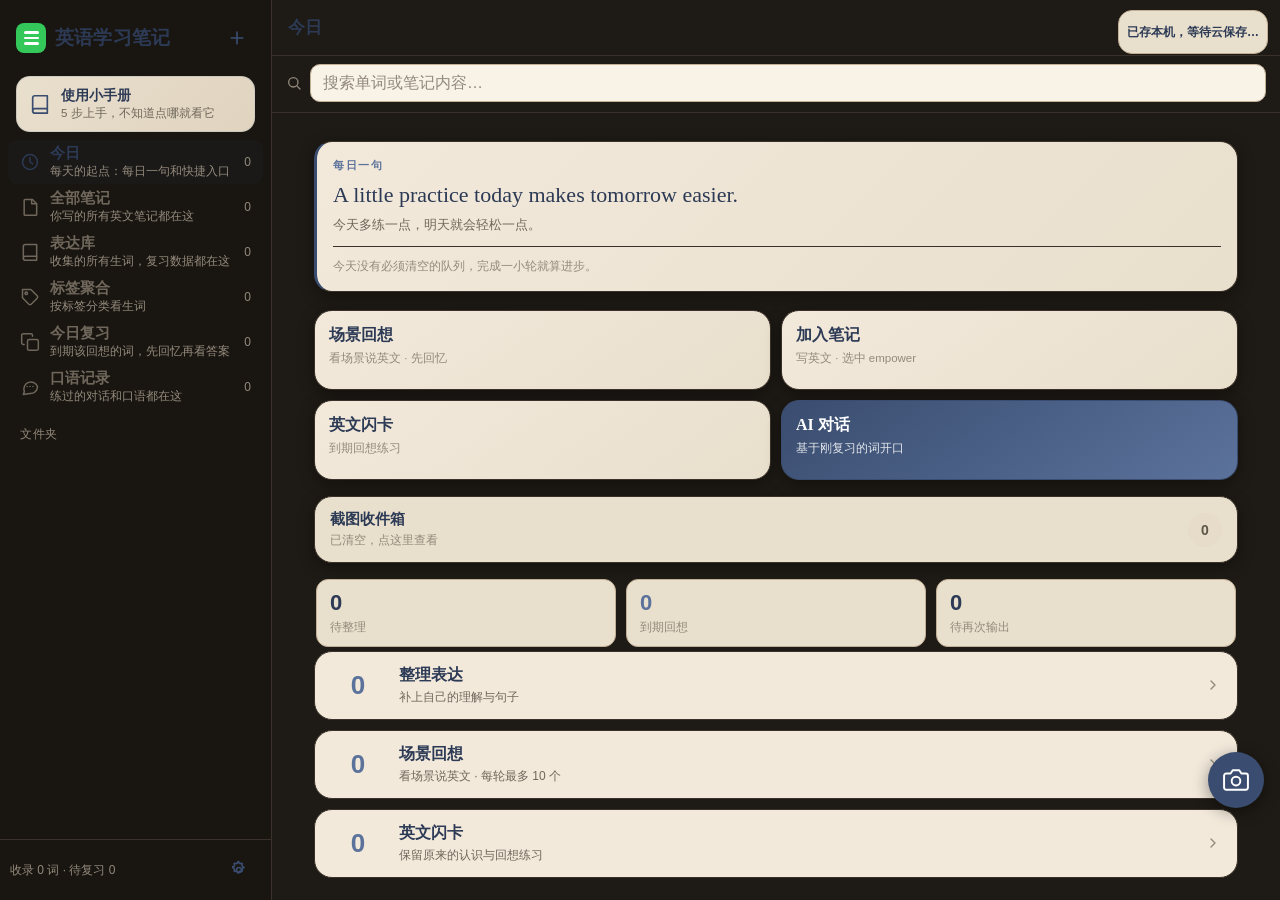
==== commit 6e1f9c6c: "[dsh] publish IDB storage, study visual, inbox note grouping and multi-word attach" ====
--- a/index.html
+++ b/index.html
@@ -72,6 +72,26 @@
   --bar-bg:rgba(250,248,255,.96);--toast-bg:rgba(48,42,64,.94);
   --shadow-sm:0 4px 14px rgba(79,61,116,.09);--shadow-lg:0 12px 32px rgba(79,61,116,.13);
 }
+/* 暖纸书房：深暖墨褐底 + 米白纸张卡片 + 墨蓝 + 暖金 */
+html[data-theme="study"]{
+  color-scheme:light;
+  /* 深色背景与容器（保持深） */
+  --bg:#1e1a15;--sidebar:#191510;--sep:#3a322a;--line:#3a322a;
+  /* 纸色上的文字 */
+  --text:#2c3a55;--text-body:#33405c;--text2:#6f675b;--text3:#938a7c;--ph:#b6ab98;
+  /* 纸色梯度：s0 最浅 → s5 稍深 */
+  --s0:#f8f2e7;--s1:#f2e9db;--s2:#e9dfcd;--s3:#e0d4bf;--s4:#d4c5ab;--s5:#c2af94;
+  /* 悬浮 / 激活 */
+  --hover:#e3d7c2;--hover-soft:rgba(44,58,85,.07);--active-soft:rgba(44,58,85,.12);
+  /* 墨蓝主色（实心按钮用 accent，链接/图标用稍亮的 accent-fg，深浅底都可见） */
+  --accent:#3a4d70;--accent-fg:#5b729b;--accent-soft:rgba(91,114,155,.16);
+  --danger:#b5453a;--ok:#3f7d52;--ok-soft:#e7f0e9;--ok-line:#b9d2c0;--warn:#c08a2e;
+  --gold:#d2a24c;
+  --chip-bg:#e6dcc9;--chip-text:#5d5548;
+  --bar-bg:#221d17;--toast-bg:#2c2620;
+  --shadow-sm:0 4px 16px rgba(0,0,0,.35);--shadow-lg:0 14px 36px rgba(0,0,0,.45);
+  --radius-card:18px;--radius-control:14px;
+}
 /* 字号档位 */
 html[data-fs="s"]{--fs-body:15.5px}
 html[data-fs="l"]{--fs-body:19.5px}
@@ -115,6 +135,10 @@
 .nav-item:hover{background:var(--hover-soft)}
 .nav-item.active{background:var(--active-soft);color:var(--text);font-weight:600}
 .nav-item .count{margin-left:auto;font-size:12px;color:var(--text3);font-weight:400}
+/* 导航项：图标在左，右侧纵向放标题+一句大白话说明 */
+.nav-item .nav-copy{display:flex;flex-direction:column;gap:1px;min-width:0;flex:1}
+.nav-item .nav-desc{font-size:11.5px;color:var(--text3);font-weight:400;line-height:1.35;white-space:normal}
+.nav-item .icon{flex:none}
 .nav-divider{font-size:12px;color:var(--text3);padding:16px 12px 6px;letter-spacing:.5px}
 /* 行尾「⋯」：重命名 / 排序 / 删除都收进这个菜单 */
 .folder-item .fd-more{
@@ -234,11 +258,17 @@
 .note-organize-word:active{background:var(--accent-soft)}.note-organize-word span{font-size:15px;font-weight:600;color:var(--text);overflow:hidden;text-overflow:ellipsis;white-space:nowrap}.note-organize-word small{margin-left:auto;max-width:48%;font-size:12px;color:var(--text3);overflow:hidden;text-overflow:ellipsis;white-space:nowrap}.note-organize-empty{padding:16px 12px;border:1px dashed var(--s5);border-radius:12px;font-size:13px;color:var(--text3);text-align:center}
 .note-organize-actions{display:flex;gap:8px;margin-top:16px}.note-organize-actions .btn{flex:1;min-height:44px}
 .ce.empty::before{content:attr(data-ph);color:var(--ph);pointer-events:none}
-.en-word{position:relative;color:inherit;cursor:help;border:none}
+.en-word{
+  position:relative;color:var(--accent);background:var(--accent-soft);
+  font-weight:600;cursor:pointer;border:none;border-radius:6px;
+  padding:1px 5px 1px 4px;margin:0 1px;
+  border-bottom:1px solid color-mix(in srgb,var(--accent) 38%,transparent);
+}
 .en-word::before{
-  content:'';display:inline-block;width:6px;height:6px;border-radius:50%;
-  background:var(--text3);margin:0 6px 2px 0;vertical-align:middle;
-}
+  content:'';display:inline-block;width:5px;height:5px;border-radius:50%;
+  background:var(--accent);margin:0 4px 2px 0;vertical-align:middle;
+}
+.en-word:active{filter:brightness(.95)}
 @media (max-width:767px){
   body.mode-edit #editorWrap{padding:18px 16px 120px}
   .note-editor-label{padding-bottom:12px}
@@ -710,6 +740,8 @@
 .mini-btn:hover{background:var(--s4)}
 .mini-btn:active{transform:scale(.96)}
 .mini-btn:disabled{opacity:.55}
+.mini-btn.danger{color:var(--danger);border-color:color-mix(in srgb,var(--danger) 40%,transparent);background:color-mix(in srgb,var(--danger) 10%,var(--s1))}
+.mini-btn.danger:hover{background:color-mix(in srgb,var(--danger) 18%,var(--s1))}
 .wm-label .mini-btn{border:none;background:none;min-height:36px;padding:8px 10px;margin-left:auto}
 .wm-label .mini-btn:hover{background:var(--accent-soft)}
 .wm-actions .btn.grow{flex:1}
@@ -717,7 +749,22 @@
 .ex-card .ex-en-text .t{font-size:16px}
 .st-field .btn{white-space:nowrap}
 .wc-ex-more{font-size:11.5px;color:var(--text3);margin-top:3px}
-.ocr-inbox-item{display:flex;gap:10px;padding:10px 0;border-bottom:1px solid var(--sep)}.ocr-inbox-item img{width:82px;height:62px;object-fit:cover;border-radius:8px;background:var(--s3);flex:none}.ocr-inbox-main{min-width:0;flex:1}.ocr-inbox-text{font-size:13px;color:var(--text2);line-height:1.4;margin-bottom:6px;word-break:break-word}.ocr-inbox-main select,.ocr-inbox-main input{width:100%;min-height:34px;margin-bottom:6px}.ocr-inbox-actions{display:flex;gap:8px}.ocr-inbox-actions .mini-btn{padding:6px 11px}
+.ocr-inbox-item{display:flex;gap:10px;padding:10px 0;border-bottom:1px solid var(--sep)}.ocr-inbox-item img{width:82px;height:62px;object-fit:cover;border-radius:8px;background:var(--s3);flex:none}.ocr-inbox-main{min-width:0;flex:1}.ocr-inbox-text{width:100%;display:block;font-size:13px;color:var(--text);line-height:1.4;margin-bottom:6px;padding:7px 9px;border:1px solid var(--sep);border-radius:9px;background:var(--s1);resize:vertical;min-height:42px;font-family:inherit}.ocr-inbox-main select,.ocr-inbox-main input{width:100%;min-height:34px;margin-bottom:6px}.ocr-inbox-actions{display:flex;gap:8px}.ocr-inbox-actions .mini-btn{padding:6px 11px}
+.cand-chips{display:flex;flex-wrap:wrap;gap:6px;margin-bottom:6px}
+.cand-chip{padding:6px 12px;border-radius:999px;border:1px solid var(--s5);background:var(--s2);color:var(--text2);font-size:12.5px;font-weight:600;min-height:34px;line-height:1}
+.cand-chip:active{transform:scale(.96)}
+.cand-chip.on{background:var(--accent);border-color:var(--accent);color:var(--s1)}
+.cand-empty{font-size:12px;color:var(--text3)}
+/* 收件箱按文件夹分组 */
+.inbox-group{margin-bottom:10px}
+.inbox-group-title{font-size:12px;font-weight:700;color:var(--text);background:var(--chip-bg);border-radius:10px;padding:7px 11px;margin-bottom:2px;position:sticky;top:0;z-index:2}
+/* 文件夹选择区块 */
+#ocrFolderPick select{width:100%;min-height:42px;margin-bottom:8px}
+.folder-new-row{display:flex;gap:8px;margin-bottom:12px}
+.folder-new-row input{flex:1;min-height:42px}
+.folder-new-row .mini-btn{flex:none}
+.ocr-folder-actions{display:flex;gap:10px}
+.ocr-folder-actions .btn{flex:1}
 
 /* 桌面端：表达库 / 标签 / 闪卡 占满内容区（原来被挤在 330px 里） */
 @media (min-width:768px){
@@ -799,6 +846,9 @@
 .grade-btn.good{background:var(--accent);border-color:transparent;color:#fff}
 .grade-btn.good small{color:rgba(255,255,255,.75)}
 .review-pause-choice{width:min(94%,600px);margin-top:10px;padding:10px 12px;border:1px solid var(--accent);border-radius:12px;background:var(--accent-soft);color:var(--accent-fg);font-size:12px;font-weight:700}.review-pause-choice>span{display:block;margin-bottom:8px}.review-pause-choice>div{display:flex;gap:8px}.review-pause-choice .btn{flex:1;min-height:40px}
+.flash-hint-row{font-size:12.5px;color:var(--text3);min-height:52px;display:flex;align-items:center}
+.review-exit-row{display:flex;justify-content:center;margin-top:10px}
+.review-exit-row .btn{min-height:44px;padding:0 22px;width:100%;max-width:420px}
 .flash-empty{display:flex;flex-direction:column;align-items:center;gap:14px;padding:56px 28px;text-align:center}
 .flash-empty .big{font-size:44px}
 .flash-empty b{font-size:17px}
@@ -1130,6 +1180,28 @@
 .today-greet{font-size:12.5px;color:var(--text3);padding:10px 16px 12px;line-height:1.6}
 .today-actions{display:flex;flex-direction:column;gap:10px;padding:0 14px 20px}
 .daily-quote{margin:12px 14px 4px;padding:16px 16px 15px;border:1px solid var(--sep);border-left:3px solid var(--accent);border-radius:var(--radius-card);background:linear-gradient(135deg,var(--s1),var(--s2));box-shadow:var(--shadow-sm)}
+/* 首页截图收件箱入口 */
+.inbox-entry{display:flex;align-items:center;gap:10px;margin:10px 14px 2px;padding:13px 15px;
+  border:1px solid var(--sep);border-radius:var(--radius-card);background:var(--s2);box-shadow:var(--shadow-sm);text-align:left}
+.inbox-entry-main{display:flex;flex-direction:column;gap:3px;flex:1;min-width:0}
+.inbox-entry-main b{font-size:15px;color:var(--text)}
+.inbox-entry-main small{font-size:12px;color:var(--text3)}
+.inbox-entry-count{flex:none;min-width:34px;height:34px;padding:0 9px;border-radius:999px;display:inline-flex;align-items:center;justify-content:center;
+  background:var(--chip-bg);color:var(--chip-text);font-weight:700;font-size:14px}
+.inbox-entry.has-pending{background:linear-gradient(145deg,var(--accent-soft),var(--s2));border-color:var(--accent)}
+.inbox-entry.has-pending .inbox-entry-count{background:var(--accent);color:var(--s1)}
+.inbox-entry:active{transform:scale(.99)}
+.home-quick{display:grid;grid-template-columns:1fr 1fr;gap:10px;padding:14px 14px 6px}
+.home-quick-item{display:flex;flex-direction:column;align-items:flex-start;gap:4px;min-height:80px;
+  padding:14px;border:1px solid var(--sep);border-radius:var(--radius-card);
+  background:linear-gradient(145deg,var(--s1),var(--s2));box-shadow:var(--shadow-sm);
+  text-align:left;cursor:pointer;color:var(--text)}
+.home-quick-item .hq-t{font-size:16px;font-weight:700;color:var(--text);font-family:var(--font-display)}
+.home-quick-item .hq-d{font-size:11.5px;color:var(--text3);line-height:1.4}
+.home-quick-item.primary{background:linear-gradient(145deg,var(--accent),var(--accent-fg));border-color:var(--accent)}
+.home-quick-item.primary .hq-t{color:#fff}
+.home-quick-item.primary .hq-d{color:rgba(255,255,255,.85)}
+.home-quick-item:active{transform:scale(.97)}
 .daily-quote-kicker{font-size:11px;font-weight:700;letter-spacing:.14em;color:var(--accent-fg);text-transform:uppercase}
 .daily-quote-en{font-family:var(--font-display);font-size:22px;line-height:1.25;color:var(--text);margin:8px 0 6px}
 .daily-quote-cn{font-size:13px;color:var(--text2);line-height:1.6;margin:0}
@@ -1243,6 +1315,13 @@
 .a-callout h3{font-size:18px;margin:0 0 8px}.a-callout p{font-size:14px;line-height:1.6;margin:8px 0 14px}.a-actions{display:flex;flex-wrap:wrap;gap:8px}.a-stack{display:flex;flex-direction:column;gap:8px}.a-stack textarea{min-height:120px}.a-stack .a-prompt{min-height:150px;font-size:14px}
 #aBridge{z-index:1600}#aRecall{z-index:1450}#aBackup{z-index:1500}.a-stack pre{white-space:pre-wrap;overflow-wrap:anywhere;color:var(--text2);font:14px/1.7 inherit}
 #aGuide{z-index:1400}.a-guide-card{width:min(430px,calc(100vw - 28px));max-height:min(620px,calc(100vh - 48px));}.a-guide-body{gap:10px;padding:16px}.a-guide-step{display:flex;flex-direction:column;gap:4px;padding:11px 12px;border:1px solid var(--s4);border-radius:12px;background:var(--s2);line-height:1.55}.a-guide-step b{color:var(--text)}.a-guide-step span{font-size:13px;color:var(--text2)}.a-guide-tip{font-size:12px;color:var(--text3);line-height:1.6;padding:4px 2px 0}.a-guide-open{width:100%;justify-content:flex-start;gap:8px;padding:8px 10px;font-size:13px;color:var(--text2)}
+/* 侧边栏顶部醒目小手册入口（浅色块，在深色侧边栏里突出） */
+.a-guide-hero{display:flex;align-items:center;gap:10px;width:calc(100% - 16px);margin:2px 8px 8px;padding:10px 12px;border-radius:14px;border:1px solid var(--accent-soft);background:linear-gradient(135deg,var(--s2),var(--s3));color:var(--accent);text-align:left;min-height:44px}
+.a-guide-hero .icon{width:22px;height:22px;flex:none}
+.a-guide-hero .agh-copy{display:flex;flex-direction:column;gap:1px;min-width:0}
+.a-guide-hero b{font-size:14px;color:var(--text)}
+.a-guide-hero small{font-size:11.5px;color:var(--text2);line-height:1.3}
+.a-guide-hero:active{filter:brightness(.97)}
 #confirmModal{z-index:1750}[hidden]{display:none!important}
 .a-word-status{font-size:12px;color:var(--text2);padding:0 4px 8px}.a-date-pack{padding:12px;border:1px solid var(--s4);border-radius:12px}
 @media(max-width:480px){.a-tools{gap:6px}.a-tools .btn{padding:8px 10px;font-size:13px}.a-callout{padding:14px}}
@@ -1252,6 +1331,137 @@
 .ai-favorite-item .fav-more,.ai-favorite-item .fav-extra{display:none}
 .ai-favorite-item.expanded .fav-more,.ai-favorite-item.expanded .fav-extra{display:block}
 .ai-favorite-item .fav-toggle{margin-top:10px}
+
+/* 收藏列表：一行一项，点进详情 */
+.fav-row{display:flex;align-items:center;gap:10px;width:100%;box-sizing:border-box;text-align:left;background:var(--s2);border:1px solid var(--s4);border-radius:12px;padding:12px 14px;margin:0 0 8px;color:inherit;font:inherit}
+.fav-row:active{background:var(--s3)}
+.fav-row-main{flex:1;min-width:0;display:flex;flex-direction:column;gap:3px}
+.fav-row-title{font-weight:600;white-space:nowrap;overflow:hidden;text-overflow:ellipsis}
+.fav-row-meta{font-size:12px;color:var(--text2)}
+.fav-row-arrow{color:var(--text2);font-size:18px;line-height:1}
+.fav-detail-head{display:flex;align-items:center;gap:10px;margin-bottom:8px}
+.fav-detail-head b{font-size:15px;overflow:hidden;text-overflow:ellipsis;white-space:nowrap}
+/* 复盘：标准答案 + 为什么 + 易错点 */
+.ai-why,.ai-pitfall{margin-top:8px;font-size:13.5px;line-height:1.7;color:var(--text)}
+.ai-why-label{display:inline-block;font-weight:600;color:var(--text2);margin-right:6px}
+.ai-pitfall-item{display:block;color:var(--text2);font-size:13px;line-height:1.6}
+
+/* ============ 暖纸书房 study 主题专项覆盖（变量映射之外的微调，集中管理） ============ */
+/* a-callout 不再用深色半透明，改成纸色卡片，文字用深色，保证清晰 */
+html[data-theme="study"] .a-callout{
+  background:var(--s1);border:1px solid var(--s4);color:var(--text);
+}
+html[data-theme="study"] .a-callout h3{color:var(--text)}
+html[data-theme="study"] .a-callout p{color:var(--text2)}
+html[data-theme="study"] .a-callout .a-note{color:var(--text2)}
+/* 批量入口同样改为纸色 */
+html[data-theme="study"] .a-batch-entry{
+  background:var(--s1);border:1px solid var(--s4);
+}
+html[data-theme="study"] .a-batch-entry b{color:var(--text)}
+html[data-theme="study"] .a-batch-entry small{color:var(--text2)}
+/* 编辑器正文是深底：单词用明亮浅蓝，保证对比清晰（浅纸底的复习卡不受影响，仍用 accent） */
+html[data-theme="study"] #noteBody .en-word{
+  color:#c2d3ec;
+  background:rgba(128,160,205,.22);
+  border-bottom-color:rgba(158,186,222,.5);
+}
+html[data-theme="study"] #noteBody .en-word::before{background:#c2d3ec}
+
+/* ============ 手机端表达库：筛选收进底部抽屉（桌面端布局保持不变） ============ */
+.word-filter-trigger{display:none}
+.sheet-mask,.bottom-sheet{display:none}
+.sheet-mask.show{display:block}
+.bottom-sheet.show{display:flex}
+/* 遮罩 */
+.sheet-mask{position:fixed;inset:0;z-index:1800;background:rgba(0,0,0,.5);animation:sheetFade .2s ease}
+/* 底部抽屉 */
+.bottom-sheet{position:fixed;left:0;right:0;bottom:0;z-index:1810;max-height:86vh;flex-direction:column;
+  background:var(--s1);border-radius:20px 20px 0 0;box-shadow:var(--shadow-lg);animation:sheetUp .26s cubic-bezier(.2,.8,.2,1)}
+.sheet-handle{width:40px;height:4px;border-radius:2px;background:var(--s4);margin:10px auto 2px;flex:none}
+.sheet-head{display:flex;align-items:center;justify-content:space-between;padding:8px 20px 12px;flex:none}
+.sheet-title{font-size:16px;font-weight:600;color:var(--text)}
+.sheet-close{width:32px;height:32px;border-radius:50%;border:none;background:var(--s3);color:var(--text);font-size:20px;line-height:1}
+.sheet-body{overflow-y:auto;padding:0 16px 26px;display:flex;flex-direction:column;gap:10px}
+/* 抽屉内：筛选块恢复纵向、自动换行，去掉文档流里的外边距/分隔线 */
+.sheet-body .a-tools{display:flex;flex-wrap:wrap;gap:8px;align-items:center;margin:4px 0;padding:0}
+.sheet-body .word-filter{display:flex;flex-wrap:wrap;gap:8px;margin:0;padding:0}
+.sheet-body .wb-bar{display:flex;flex-wrap:wrap;gap:8px;align-items:center;padding:8px 0;border-bottom:none}
+@keyframes sheetUp{from{transform:translateY(100%)}to{transform:translateY(0)}}
+@keyframes sheetFade{from{opacity:0}to{opacity:1}}
+
+@media(max-width:767px){
+  /* 表达库默认隐藏筛选区，由触发按钮打开抽屉 */
+  body.mode-words #noteList > .a-tools,
+  body.mode-words #noteList > .word-filter,
+  body.mode-words #noteList > .wb-bar{display:none}
+  /* 触发按钮 */
+  body.mode-words #wordFilterTrigger{display:flex;align-items:center;gap:8px;
+    width:calc(100% - 28px);margin:10px 14px 2px;min-height:46px;padding:0 16px;
+    background:var(--s1);border:1px solid var(--s4);border-radius:var(--radius-control);
+    color:var(--text);font-size:15px}
+  .wft-label{font-weight:600;flex:none}
+  .wft-summary{flex:1;text-align:left;color:var(--text2);font-size:13.5px;white-space:nowrap;overflow:hidden;text-overflow:ellipsis}
+  .wft-caret{width:9px;height:9px;border-right:2px solid var(--text2);border-bottom:2px solid var(--text2);transform:rotate(45deg);margin-top:-3px;flex:none}
+  /* 复习流程中隐藏相机悬浮按钮，避免遮挡评分按钮 */
+  body.mode-flash #fabShot{display:none}
+}
+
+/* ============ 手机端首页：练习入口折叠（桌面端默认展开、不显示折叠头） ============ */
+.practice-fold-head{display:none}
+.practice-fold-body{display:block}
+@media(max-width:767px){
+  .practice-fold-head{display:flex;align-items:center;justify-content:space-between;
+    width:calc(100% - 28px);margin:14px 14px 2px;min-height:46px;padding:0 16px;
+    background:var(--s1);border:1px solid var(--s4);border-radius:var(--radius-control);
+    color:var(--text);font-size:15px;font-weight:600}
+  .pfh-label{text-align:left}
+  .pfh-caret{width:9px;height:9px;border-right:2px solid var(--text2);border-bottom:2px solid var(--text2);
+    transform:rotate(45deg);margin-top:-3px;transition:transform .2s ease;flex:none}
+  .practice-fold-head.open .pfh-caret{transform:rotate(-135deg);margin-top:3px}
+  .practice-fold-body{display:none}
+  .practice-fold-body.open{display:block}
+  .practice-fold-body .today-actions{margin-top:8px}
+  .practice-fold-body .a-callout{margin-top:12px}
+}
+
+/* ============ 设置：存储占用卡片 ============ */
+.storage-card{background:var(--s1);border:1px solid var(--s4);border-radius:var(--radius-control);padding:14px}
+.storage-meter{height:10px;border-radius:6px;background:var(--s3);overflow:hidden}
+.storage-meter-fill{height:100%;width:0;border-radius:6px;background:var(--accent);transition:width .3s ease}
+.storage-meter-fill.hot{background:var(--warn)}
+.storage-meta{display:flex;flex-direction:column;gap:5px;margin-top:10px}
+.storage-text{font-size:13.5px;color:var(--text);font-weight:600}
+.storage-warn{font-size:12.5px;color:var(--warn);line-height:1.5}
+.storage-breakdown{margin-top:10px;display:flex;flex-direction:column;gap:6px}
+.storage-idb{margin-top:8px;padding-top:8px;border-top:1px dashed var(--sep)}
+.storage-idb .sb-label{font-weight:600;color:var(--text-body)}
+.sb-row{display:flex;align-items:center;justify-content:space-between;gap:8px;font-size:12.5px}
+.sb-label{color:var(--text2);text-align:left;white-space:nowrap;overflow:hidden;text-overflow:ellipsis}
+.sb-bytes{color:var(--text);flex:none;font-weight:600}
+
+/* ============ 按钮统一规范：主 / 次 / 小 / 危险（颜色全部走变量，不写死色值） ============ */
+/* 次按钮（默认 .btn）：纸色描边，统一圆角与触摸反馈 */
+.btn{background:var(--s2);border-color:var(--s5);color:var(--text);border-radius:var(--radius-control)}
+.btn:hover{background:var(--s3)}
+.btn:active{transform:scale(.97)}
+/* 主按钮：墨蓝实心，每页唯一主动作；hover/active 用亮度叠加，不写死颜色 */
+.btn.primary{background:var(--accent);color:#fff;border-color:transparent}
+.btn.primary:hover{background:var(--accent);filter:brightness(1.1)}
+.btn.primary:active{filter:brightness(.95)}
+/* 危险按钮：危险色描边，半透明色全部由变量派生 */
+.btn.danger{background:transparent;color:var(--danger);border-color:color-mix(in srgb,var(--danger) 45%,transparent)}
+.btn.danger:hover{background:color-mix(in srgb,var(--danger) 14%,transparent)}
+/* 小按钮：胶囊、紧凑，统一底色 */
+.mini-btn{background:var(--s3);border-color:var(--s5);color:var(--text-body)}
+.mini-btn:hover{background:var(--s4)}
+/* 图标按钮：统一圆角 */
+.icon-btn{border-radius:12px}
+/* 复习评分按钮：描边颜色也走变量，不写死色值 */
+.grade-btn.again{border-color:color-mix(in srgb,var(--danger) 40%,transparent)}
+.grade-btn.hard{border-color:color-mix(in srgb,var(--warn) 40%,transparent)}
+/* 禁用态压过 active 缩放，避免禁用按钮还能按动 */
+.btn:disabled,.mini-btn:disabled{transform:none;filter:none}
 </style>
 </head>
 <body>
@@ -1272,27 +1482,27 @@
     <nav id="sideNav">
       <button class="nav-item" data-nav="today">
         <svg class="icon" viewBox="0 0 24 24" fill="none" stroke="currentColor" stroke-width="1.8" stroke-linecap="round" stroke-linejoin="round"><circle cx="12" cy="12" r="9"/><path d="M12 7v5l3 2"/></svg>
-        <span>今日</span><span class="count" id="navTodayCount"></span>
+        <span class="nav-copy"><b class="nav-name">今日</b><small class="nav-desc">每天的起点：每日一句和快捷入口</small></span><span class="count" id="navTodayCount"></span>
       </button>
       <button class="nav-item" data-nav="all">
         <svg class="icon" viewBox="0 0 24 24" fill="none" stroke="currentColor" stroke-width="1.8" stroke-linecap="round" stroke-linejoin="round"><path d="M6 3h9l5 5v13a1 1 0 0 1-1 1H6a1 1 0 0 1-1-1V4a1 1 0 0 1 1-1z"/><path d="M14 3v5h5"/></svg>
-        <span>全部笔记</span><span class="count" id="navAllCount"></span>
+        <span class="nav-copy"><b class="nav-name">全部笔记</b><small class="nav-desc">你写的所有英文笔记都在这</small></span><span class="count" id="navAllCount"></span>
       </button>
       <button class="nav-item" data-nav="words">
         <svg class="icon" viewBox="0 0 24 24" fill="none" stroke="currentColor" stroke-width="1.8" stroke-linecap="round" stroke-linejoin="round"><path d="M4 19.5A2.5 2.5 0 0 1 6.5 17H20V3H6.5A2.5 2.5 0 0 0 4 5.5v14z"/><path d="M4 19.5A2.5 2.5 0 0 0 6.5 22H20v-5"/></svg>
-        <span>表达库</span><span class="count" id="navWordCount"></span>
+        <span class="nav-copy"><b class="nav-name">表达库</b><small class="nav-desc">收集的所有生词，复习数据都在这</small></span><span class="count" id="navWordCount"></span>
       </button>
       <button class="nav-item" data-nav="tags">
         <svg class="icon" viewBox="0 0 24 24" fill="none" stroke="currentColor" stroke-width="1.8" stroke-linecap="round" stroke-linejoin="round"><path d="M20.6 13.4l-7.2 7.2a2 2 0 0 1-2.8 0L3 13V3h10l7.6 7.6a2 2 0 0 1 0 2.8z"/><circle cx="7.5" cy="7.5" r="1.5"/></svg>
-        <span>标签聚合</span><span class="count" id="navTagCount"></span>
+        <span class="nav-copy"><b class="nav-name">标签聚合</b><small class="nav-desc">按标签分类看生词</small></span><span class="count" id="navTagCount"></span>
       </button>
       <button class="nav-item" data-nav="flash">
         <svg class="icon" viewBox="0 0 24 24" fill="none" stroke="currentColor" stroke-width="1.8" stroke-linecap="round" stroke-linejoin="round"><rect x="9" y="9" width="13" height="13" rx="2"/><path d="M5 15H4a2 2 0 0 1-2-2V4a2 2 0 0 1 2-2h9a2 2 0 0 1 2 2v1"/></svg>
-        <span>今日复习</span><span class="nav-dot hidden" id="navFlashDot"></span><span class="count" id="navFlashCount"></span>
+        <span class="nav-copy"><b class="nav-name">今日复习</b><small class="nav-desc">到期该回想的词，先回忆再看答案</small></span><span class="nav-dot hidden" id="navFlashDot"></span><span class="count" id="navFlashCount"></span>
       </button>
       <button class="nav-item" data-nav="speak">
         <svg class="icon" viewBox="0 0 24 24" fill="none" stroke="currentColor" stroke-width="1.8" stroke-linecap="round" stroke-linejoin="round"><path d="M21 11.5a8.4 8.4 0 0 1-9 8.4L4 21l1.2-3.7A8.4 8.4 0 1 1 21 11.5z"/><path d="M8.5 11.5h.01M12 11.5h.01M15.5 11.5h.01"/></svg>
-        <span>口语记录</span><span class="count" id="navSpeakCount"></span>
+        <span class="nav-copy"><b class="nav-name">口语记录</b><small class="nav-desc">练过的对话和口语都在这</small></span><span class="count" id="navSpeakCount"></span>
       </button>
       <div class="nav-divider">文件夹</div>
       <div id="folderList"></div>
@@ -1324,6 +1534,11 @@
         <svg class="icon-sm" viewBox="0 0 24 24" fill="none" stroke="currentColor" stroke-width="2" stroke-linecap="round"><path d="M6 6l12 12M18 6L6 18"/></svg>
       </button>
     </div>
+    <button class="word-filter-trigger" id="wordFilterTrigger" type="button" hidden>
+      <span class="wft-label">筛选</span>
+      <span class="wft-summary" id="wordFilterSummary">全部</span>
+      <span class="wft-caret"></span>
+    </button>
     <div id="noteList"></div>
   </section>
 
@@ -1506,7 +1721,8 @@
         </div>
       </div>
       <div class="wm-section">
-        <div class="wm-label">释义 <button class="mini-btn" id="wmUseAiDef">用 AI 释义</button><span style="flex:1"></span><button class="mini-btn" id="wmShotsBtn" aria-label="查看该词截图">截图 <span id="wmShotsN">0</span></button></div>
+        <div class="wm-label">释义 <button class="mini-btn" id="wmUseAiDef">用 AI 释义</button><span style="flex:1"></span><button class="mini-btn" id="wmShotAdd" aria-label="给这个词添加截图">＋ 截图</button><button class="mini-btn" id="wmShotsBtn" aria-label="查看该词截图">截图 <span id="wmShotsN">0</span></button></div>
+        <input type="file" id="wmShotFile" accept="image/*" multiple style="display:none" aria-label="给这个词选择截图">
         <textarea id="wmDefinition" placeholder="写你自己的中文释义（可含词性）；或点右上角「用 AI 释义」"></textarea>
       </div>
       <div class="wm-section a-fields">
@@ -1693,6 +1909,7 @@
         <label>主题与字号</label>
         <div class="st-inline">
           <div class="seg theme-seg" id="stTheme">
+            <button data-theme-val="study">暖纸书房</button>
             <button data-theme-val="midnight">午夜编辑</button>
             <button data-theme-val="paper">温暖纸张</button>
             <button data-theme-val="lavender">柔雾薰衣草</button>
@@ -1709,6 +1926,18 @@
       <section class="st-group" id="stgData">
         <button class="st-g-head" data-stg="stgData" type="button"><span class="st-g-t">数据备份</span><span class="st-g-s" id="stgSumData">还没有备份过</span><b class="st-chev">›</b></button>
         <div class="st-g-body">
+      <div class="st-field">
+        <label>存储占用</label>
+        <div class="storage-card">
+          <div class="storage-meter"><div class="storage-meter-fill" id="stStoreFill"></div></div>
+          <div class="storage-meta">
+            <span id="stStoreText" class="storage-text"></span>
+            <span id="stStoreWarn" class="storage-warn" hidden></span>
+          </div>
+          <div class="storage-breakdown" id="stStoreBreak"></div>
+          <div class="storage-idb" id="stStoreIdb"></div>
+        </div>
+      </div>
       <div class="st-field">
         <label>导出 / 导入 / Anki 卡片</label>
         <div style="display:flex;gap:8px">
@@ -1795,6 +2024,17 @@
   </div>
 </div>
 
+<!-- ============ 手机端表达库筛选抽屉（底部弹出） ============ -->
+<div class="sheet-mask" id="wordFilterMask" hidden></div>
+<div class="bottom-sheet" id="wordFilterSheet" hidden>
+  <div class="sheet-handle"></div>
+  <div class="sheet-head">
+    <span class="sheet-title">筛选与排序</span>
+    <button class="sheet-close" id="wordFilterClose" type="button" aria-label="关闭筛选">×</button>
+  </div>
+  <div class="sheet-body" id="wordFilterBody"></div>
+</div>
+
 <!-- ============ 移动浮条（拿起 → 放下） ============ -->
 <div id="mvBar">
   <span id="mvTxt"></span>
@@ -1825,10 +2065,6 @@
   <button class="tab-item" data-tab="list">
     <svg class="icon" viewBox="0 0 24 24" fill="none" stroke="currentColor" stroke-width="1.8" stroke-linecap="round" stroke-linejoin="round"><path d="M6 3h9l5 5v13a1 1 0 0 1-1 1H6a1 1 0 0 1-1-1V4a1 1 0 0 1 1-1z"/><path d="M14 3v5h5"/></svg>
     <span>笔记</span>
-  </button>
-  <button class="tab-item" data-tab="words">
-    <svg class="icon" viewBox="0 0 24 24" fill="none" stroke="currentColor" stroke-width="1.8" stroke-linecap="round" stroke-linejoin="round"><path d="M4 19.5A2.5 2.5 0 0 1 6.5 17H20V3H6.5A2.5 2.5 0 0 0 4 5.5v14z"/><path d="M4 19.5A2.5 2.5 0 0 0 6.5 22H20v-5"/></svg>
-    <span>表达库</span>
   </button>
   <button class="tab-item" data-tab="flash">
     <svg class="icon" viewBox="0 0 24 24" fill="none" stroke="currentColor" stroke-width="1.8" stroke-linecap="round" stroke-linejoin="round"><rect x="9" y="9" width="13" height="13" rx="2"/><path d="M5 15H4a2 2 0 0 1-2-2V4a2 2 0 0 1 2-2h9a2 2 0 0 1 2 2v1"/></svg>
@@ -1881,6 +2117,20 @@
       <div id="ocrSelected" class="hidden">
         <div class="wm-label" style="margin-top:14px">已选 / 可自由编辑</div>
         <textarea id="ocrEdit" placeholder="点上面的词框添加，也可直接改或输入整个短语，如 emergency event" rows="2"></textarea>
+      </div>
+      <div id="ocrFolderPick" class="hidden">
+        <div class="wm-label" style="margin-top:14px">这批截图归到哪篇笔记？</div>
+        <select id="ocrNoteSelect"></select>
+        <div class="wm-label" style="margin-top:12px">或新建一篇笔记</div>
+        <select id="ocrNewNoteFolder"></select>
+        <div class="folder-new-row">
+          <input id="ocrNewNoteName" placeholder="输入笔记大标题">
+          <button class="mini-btn" id="ocrNoteNewBtn" type="button">新建</button>
+        </div>
+        <div class="ocr-folder-actions">
+          <button class="btn primary" id="ocrFolderStart" type="button">开始导入</button>
+          <button class="btn" id="ocrFolderCancel" type="button">取消</button>
+        </div>
       </div>
       <div id="ocrBatch" class="hidden">
         <div class="wm-label" style="margin-top:14px">待匹配截图</div>
@@ -2026,7 +2276,9 @@
   d.meta.sync=Object.assign({provider:'gist',ghToken:'',ghGistId:'',url:'',user:'',pass:'',auto:true,lastAt:0,lastBy:''},d.meta.sync||{});
   if(!d.meta.sync.provider) d.meta.sync.provider='gist';
   if(!d.meta.device) d.meta.device=uid();
-  d.settings=Object.assign({baseUrl:'',apiKey:'',model:'',tone:'friend',theme:'midnight',fs:'m'},d.settings||{});
+  d.settings=Object.assign({baseUrl:'',apiKey:'',model:'',tone:'friend',theme:'study',fs:'m'},d.settings||{});
+  /* 按要求用暖纸书房替换午夜主题：旧的默认 midnight 一次性转为 study（设置里仍可手动切回午夜） */
+  if(d.settings.theme==='midnight')d.settings.theme='study';
   if(!Array.isArray(d.folders)) d.folders=[];
   if(!Array.isArray(d.notes)) d.notes=[];
   if(!Array.isArray(d.words)) d.words=[];
@@ -2049,11 +2301,11 @@
 /* 主题 / 字号 */
 function applyTheme(){
   const st=state&&state.settings||{};
-  const theme=st.theme==='dark'?'midnight':(st.theme==='light'?'paper':(['midnight','paper','lavender'].includes(st.theme)?st.theme:'midnight'));
+  const theme=st.theme==='dark'?'midnight':(st.theme==='light'?'paper':(['midnight','paper','lavender','study'].includes(st.theme)?st.theme:'study'));
   document.documentElement.setAttribute('data-theme',theme);
   document.documentElement.setAttribute('data-fs',st.fs||'m');
   const mt=document.querySelector('meta[name="theme-color"]');
-  if(mt) mt.setAttribute('content',theme==='paper'?'#f5efe7':(theme==='lavender'?'#f3f0fa':'#141416'));
+  if(mt) mt.setAttribute('content',theme==='paper'?'#f5efe7':(theme==='lavender'?'#f3f0fa':(theme==='study'?'#1e1a15':'#141416')));
 }
 function save(skipSync){
   if(!aStore(LS_KEY,JSON.stringify(state))) throw new Error('保存失败：请先导出完整备份并释放浏览器空间');
@@ -2275,7 +2527,10 @@
   if(!notes.length){
     box.innerHTML='<div class="empty-state">'+
       '<svg class="icon" viewBox="0 0 24 24" fill="none" stroke="currentColor" stroke-width="1.6" stroke-linecap="round" stroke-linejoin="round"><path d="M6 3h9l5 5v13a1 1 0 0 1-1 1H6a1 1 0 0 1-1-1V4a1 1 0 0 1 1-1z"/><path d="M14 3v5h5"/></svg>'+
-      '<div><b>'+(ui.folder==='all'?'还没有笔记':'这个文件夹还没有笔记')+'</b><br>点右上角 ＋ 新建一篇笔记，开始积累你的英语表达。<br><span style="font-size:12px;color:var(--text3)">如果这是新候选文件，请从旧文件导出完整备份，再到设置中导入。</span></div></div>';
+      '<div><b>'+(ui.folder==='all'?'还没有笔记':'这个文件夹还没有笔记')+'</b><br>点下面按钮或右上角 ＋ 新建一篇笔记，开始积累你的英语表达。<br><span style="font-size:12px;color:var(--text3)">如果这是新候选文件，请从旧文件导出完整备份，再到设置中导入。</span></div>'+
+      '<button class="btn primary" id="emptyNewNote" type="button" style="margin-top:18px;min-height:48px;padding:0 28px">＋ 新建一篇笔记</button>'+
+    '</div>';
+    const en=$('#emptyNewNote'); if(en) en.addEventListener('click',newNote);
     return;
   }
   box.innerHTML=notes.map(n=>{
@@ -2341,7 +2596,7 @@
   let wordsHtml='';
   if(ui.tag){
     const words=state.words.filter(w=>(w.tags||[]).includes(ui.tag)).sort((a,b)=>b.updatedAt-a.updatedAt);
-    wordsHtml=words.length?'<div class="words-grid">'+words.map(wordCardHTML).join('')+'</div>':'<div class="empty-state" style="padding:40px 24px">该标签下暂无单词</div>';
+    wordsHtml=words.length?'<div class="words-grid">'+words.map(wordCardHTML).join('')+'</div>':'<div class="empty-state" style="padding:40px 24px"><b>该标签下暂无单词</b><br>回笔记选中英文词点「empower」收集，再给它打上这个标签。</div>';
   }else if(names.length){
     wordsHtml='<div class="empty-state" style="padding:40px 24px">点击上方标签，查看该标签下的所有单词</div>';
   }else{
@@ -2483,7 +2738,7 @@
     .map(([v,l])=>'<option value="'+v+'"'+(ui.wordSort===v?' selected':'')+'>'+l+'</option>').join('');
   let words=filteredWords();
   const grid=words.length?'<div class="words-grid">'+words.map(wordCardHTML).join('')+'</div>'
-    :'<div class="empty-state" style="padding:40px 24px">这里没有符合条件的单词</div>';
+    :'<div class="empty-state" style="padding:40px 24px"><b>没有符合条件的单词</b><br>换个筛选条件，或点上方「全部」看所有词。</div>';
   const batch=ui.selMode?'<div class="batch-bar">'+
       '<span class="batch-info">已选 <b>'+(ui.sel.length)+'</b> / '+words.length+'</span>'+
       '<button class="btn" data-batch="all">全选</button>'+
@@ -2722,11 +2977,13 @@
         '<b>'+(f.graded?'本轮复习完成了':'现在没有到期的单词')+'</b>'+
         '<div style="font-size:13px;color:var(--text2);line-height:1.7">'+(f.graded?('本轮复习 '+f.graded+' 个单词，已按记忆强度安排下次时间。'):nxtTxt)+'</div>'+
         '<div style="display:flex;gap:10px;flex-wrap:wrap;justify-content:center">'+
-          '<button class="btn primary" id="rvFree">自由复习一轮（最多 10 个）</button>'+
+          '<button class="btn primary" id="rvHome">返回首页</button>'+
+          '<button class="btn" id="rvFree">自由复习一轮（最多 10 个）</button>'+
           '<button class="btn" id="rvReset">重来今日</button>'+
         '</div>'+
         '<div style="font-size:12px;color:var(--text3)">记忆曲线：1 → 3 → 7 → 15 → 30 天</div>'+
       '</div>';
+    const rh=$('#rvHome'); if(rh) rh.addEventListener('click',()=>{ ui.mode='today'; ui.sideOpen=false; render(); });
     const fb=$('#rvFree'); if(fb) fb.addEventListener('click',()=>{ buildReview('free'); renderFlash(); });
     const rb=$('#rvReset'); if(rb) rb.addEventListener('click',()=>{ buildReview('due'); renderFlash(); });
     return;
@@ -2778,7 +3035,8 @@
           '<button class="grade-btn again" data-grade="0">忘了<small>10 分钟后再练</small></button>'+
           '<button class="grade-btn hard" data-grade="1">有点难<small>缩短间隔</small></button>'+
           '<button class="grade-btn good" data-grade="2">记住了<small>拉长间隔</small></button>'+
-        '</div>':'<div style="font-size:12.5px;color:var(--text3);height:52px;display:flex;align-items:center">先回想，再点卡片翻开</div>')+
+        '</div>':'<div class="flash-hint-row">先回想，再点卡片翻开</div>')+
+      '<div class="review-exit-row"><button class="btn" id="reviewExit" type="button">结束复习，返回首页</button></div>'+
       (dueMode&&recentCount>=recentThreshold?'<div class="review-pause-choice"><span>已完成 '+recentCount+' 个词，下一步？</span><div><button class="btn" id="reviewContinue">继续复习</button><button class="btn primary" id="reviewPause">AI 对话这组</button></div></div>':'')
         :'<div class="flash-actions">'+
           '<button class="btn" id="flashPrev"'+(f.idx===0?' disabled':'')+'>上一张</button>'+
@@ -2821,6 +3079,7 @@
   $$('.grade-btn').forEach(b=>b.addEventListener('click',()=>gradeCurrent(Number(b.dataset.grade))));
   const pause=$('#reviewPause');if(pause)pause.addEventListener('click',()=>{if(typeof batchPauseRecent==='function')batchPauseRecent();});
   const cont=$('#reviewContinue');if(cont)cont.addEventListener('click',()=>{if(typeof batchContinueRecent==='function')batchContinueRecent();});
+  const rex=$('#reviewExit');if(rex)rex.addEventListener('click',()=>{ ui.mode='today'; ui.sideOpen=false; render(); });
   const pv=$('#flashPrev'), nx=$('#flashNext'), ex=$('#flashExit');
   if(pv) pv.addEventListener('click',()=>stepFlash(-1));
   if(nx) nx.addEventListener('click',()=>stepFlash(1));
@@ -4293,7 +4552,7 @@
   cnEl.onclick=e=>{ e.stopPropagation(); if(followState.cn) cnEl.classList.toggle('hided'); };
   $('#followOut').classList.remove('hasrec');
   const b=$('#followBest');
-  if(b){ b.textContent=followState.best?'最佳 '+followState.best+' 分':''; b.classList.toggle('hidden',!followState.best); }
+  if(b){ b.textContent=''; b.classList.add('hidden'); }
   const sc=$('#followScore'); if(sc){ sc.innerHTML=''; sc.classList.remove('show'); }
   initWave();
   $('#followPage').classList.add('show');
@@ -4601,7 +4860,7 @@
         const w=(state.words||[]).find(x=>String(x.term||'').toLowerCase()===followState.term.toLowerCase());
         if(w&&total>(w.followBest||0)){ w.followBest=total; w.followAt=Date.now(); w.updatedAt=Date.now(); save(); }
         const b=$('#followBest');
-        if(b&&w&&w.followBest){ b.textContent='最佳 '+w.followBest+' 分'; b.classList.remove('hidden'); }
+        
       }catch(_){}
     }
   }).catch(()=>{ setFollowStatus('评分失败，可以再录一次试试'); })
@@ -4610,26 +4869,22 @@
 function renderFollowScore(r){
   const box=$('#followScore');
   if(!box) return;
-  const dim=(label,v)=>'<div class="fs-dim"><span>'+label+'</span><i><b style="width:'+v+'%"></b></i><em>'+v+'</em></div>';
   const diff=r.tgt.map((t,i)=>{
     const raw=esc(t.raw);
     return r.usedAsr?(r.matched[i]?'<span class="fs-ok">'+raw+'</span>':'<span class="fs-miss">'+raw+'</span>'):raw;
   }).join(' ');
   box.innerHTML=
     '<div class="fs-head">'+
-      '<div class="fs-ring" style="--p:'+r.all+'"><i>'+r.all+'</i></div>'+
       '<div class="fs-hd">'+
-        '<div class="fs-grade">'+esc(r.grade[0])+'</div>'+
-        '<div class="fs-sub">'+esc(r.grade[1])+'</div>'+
+        '<div class="fs-grade">读完了</div>'+
+        '<div class="fs-sub">回听原音和你的录音，注意下面几点</div>'+
         '<div class="fs-tag">'+(r.usedAsr?'逐词识别比对':'节奏 + 音量估算')+' · '+r.dur.toFixed(1)+' 秒 · '+r.wpm+' 词/分</div>'+
       '</div>'+
     '</div>'+
-    '<div class="fs-dims">'+(r.usedAsr?dim('准确',r.acc):'')+dim('流利',r.flu)+dim('音量',r.vol)+'</div>'+
     (r.usedAsr?'<div class="fs-diff">'+diff+'</div><div class="fs-legend"><i class="ok"></i>读到<i class="miss"></i>没读清</div>':'')+
     '<div class="fs-tips">'+r.tips.map(t=>'<div>· '+esc(t)+'</div>').join('')+'</div>';
   box.classList.add('show');
 }
-
 /* ============ AI：例句自动挑选（不用手写） ============ */
 const PACK_PROMPT=term=>'你是资深英汉词典编纂者，正在为中文学习者的个人表达库挑例句。词条："'+term+'"。\n'+
   '请挑选 2-3 句最典型、最常用的英文例句（3 句最佳），并给出准确自然的中文翻译。\n'+
@@ -5639,14 +5894,24 @@
   }).join('').trim();
   return masked.replace(/[\s_.]/g,'').length>=4?masked:'';
 }
-function aiNormalizeDialogue(rawLines){
+function aiCtxFromState(){
+  return {scene:aiState.scene||{},ids:(aiState.termIds||[]).slice(),multi:!!(aiState.terms&&aiState.terms.length>1)};
+}
+function aiCtxForScene(sc){
+  const source=aiState.allTermIds||aiState.termIds||[];
+  const ids=(Array.isArray(sc&&sc.wordIds)?sc.wordIds:[]).filter(id=>source.includes(id)).slice(0,2);
+  return {scene:sc||{},ids,multi:ids.length>1};
+}
+function aiWordTerm(id){ const w=(state.words||[]).find(x=>x.id===id); return w?w.term:aiTargetTerm(id); }
+function aiWordDef(id){ const w=(state.words||[]).find(x=>x.id===id); return w?String(w.definition||'').split('\n')[0]:''; }
+function aiPromptOf(ctx,id){
+  return '用「'+aiWordTerm(id)+'」说一句符合「'+((ctx.scene&&ctx.scene.title)||'这个场景')+'」的话。';
+}
+function aiNormalizeDialogue(rawLines,ctx){
   /* 不再因为格式判死刑：截断、补齐、挖空、归一化 who，保证有几个词就能练几个 */
-  const scene=aiState.scene||{};
-  const multi=!!(aiState.terms&&aiState.terms.length>1);
-  const ids=(aiState.termIds||[]).slice();
-  const termOf=id=>aiTargetTerm(id);
-  const allTerms=ids.map(termOf).filter(Boolean);
-  const promptOf=id=>'用「'+termOf(id)+'」说一句符合「'+(scene.title||'这个场景')+'」的话。';
+  ctx=ctx||aiCtxFromState();
+  const scene=ctx.scene||{},multi=!!ctx.multi,ids=(ctx.ids||[]).slice();
+  const allTerms=ids.map(aiWordTerm).filter(Boolean);
   const list=(Array.isArray(rawLines)?rawLines:[]).map(x=>{
     if(!x) return null;
     const who=String(x.who||'').trim();
@@ -5654,8 +5919,8 @@
   }).filter(x=>x&&(x.who==='YOU'?!!x.promptCn:!!(x.en||x.cn)));
   if(!list.length) return {lines:[],reason:'返回内容为空，请重试'};
   if(!multi){
-    list.forEach(l=>{ if(l.who==='YOU'&&!/[\u3400-\u9fff]/.test(l.promptCn)) l.promptCn=promptOf(ids[0]); });
-    if(!list.some(l=>l.who==='YOU')) list.push({who:'YOU',wordId:ids[0]||'',en:'',cn:'',promptCn:promptOf(ids[0])});
+    list.forEach(l=>{ if(l.who==='YOU'&&!/[\u3400-\u9fff]/.test(l.promptCn)) l.promptCn=aiPromptOf(ctx,ids[0]); });
+    if(!list.some(l=>l.who==='YOU')) list.push({who:'YOU',wordId:ids[0]||'',en:'',cn:'',promptCn:aiPromptOf(ctx,ids[0])});
     return {lines:list.slice(0,6),reason:''};
   }
   const used={},keep=[];
@@ -5665,7 +5930,7 @@
       if(!ids.includes(id)) id=ids.find(x=>!used[x])||'';
       if(!id||used[id]) return;
       used[id]=1; line.wordId=id;
-      if(!/[\u3400-\u9fff]/.test(line.promptCn)) line.promptCn=promptOf(id);
+      if(!/[\u3400-\u9fff]/.test(line.promptCn)) line.promptCn=aiPromptOf(ctx,id);
       keep.push(line); return;
     }
     const en=aiMaskClause(line.en,allTerms);
@@ -5675,29 +5940,35 @@
     if(keep.filter(x=>x.who!=='YOU').length>=ids.length+2) return;
     keep.push(line);
   });
-  ids.forEach(id=>{ if(!used[id]) keep.push({who:'YOU',wordId:id,en:'',cn:'',promptCn:promptOf(id)}); });
+  ids.forEach(id=>{ if(!used[id]) keep.push({who:'YOU',wordId:id,en:'',cn:'',promptCn:aiPromptOf(ctx,id)}); });
   if(!keep.some(l=>l.who==='YOU')) return {lines:[],reason:'对话缺少练习句，请重试'};
   return {lines:keep,reason:''};
 }
-async function aiBuildDialogue(strictRetry){
-  const multi=aiState.terms&&aiState.terms.length>1;
-  const useTxt=multi?('自然使用这些单词：'+aiState.terms.join('、')):'自然使用该单词至少一次';
-  const targetTxt=multi?'当前场景目标词映射（wordId 必须从这里原样复制）：'+JSON.stringify(aiDialogueTermsPayload())+'。':'当前目标词为「'+aiState.term+'」。';
-  const youTxt=multi?'每个目标词安排一个独立的 YOU 回合。每个 YOU 回合只对应一个目标词，带 wordId 和 promptCn。这个场景最多 2 个目标词，最多 2 个来回，全部对话控制在 4—5 行。不要追加闲聊，不要把多个目标词塞进同一句。':'其中恰好一句是「由学习者口译说出」，用 who:"YOU" 表示，只给 promptCn（中文提示他要说的话，翻译成英文后应自然用到该单词）';
-  const messages=[{role:'system',content:'你是英语口语教练。'+toneSystem()+'直接输出一个 JSON 对象本身：不要 markdown、不要 ```json 代码块、不要任何解释或前后缀文字。'},
-    {role:'user',content:targetTxt+'单词 '+aiWordCtx()+'，场景「'+aiState.scene.title+'」：'+aiState.scene.desc+'。'+useTxt+'。'+youTxt+'。每个 promptCn 必须是包含中文的翻译提示，可以在中文中提到目标词，但不能直接给出完整英文答案。A/B 的 en 中禁止直接出现任何目标词。'+(strictRetry?'上一次结果不符合这些规则，请重新生成并严格检查每个 YOU 回合。':'')+'；其余行 who 为 A/B，带 en（英文原句）和 cn（中文翻译）。严格输出 JSON：{"lines":[{"who":"A","en":"…","cn":"…"},{"who":"YOU","wordId":"目标词ID","promptCn":"…"}]}'}];
-  try{ return await aiCall(messages,aiState.multiTurn?{maxTokens:1200,timeout:30000}:undefined); }
+async function aiBuildDialogueFor(ctx,strictRetry){
+  /* 定档：4–5 行、英文 ≤18 词、中文只给方向和关键词；字数只是提示，超了本地截断，不判失败 */
+  const multi=!!ctx.multi;
+  const termList=ctx.ids.map(id=>({wordId:id,term:aiWordTerm(id),definition:aiWordDef(id)}));
+  const shape=multi
+    ?'只写 5 行，顺序固定：A、YOU、A、YOU、A。每个 YOU 对应一个目标词，带 wordId 和 promptCn。'
+    :'只写 4 行，顺序固定：A、YOU、A、A。只有 1 个 YOU 回合。';
+  const brief='A/B 的 en 每行最多 18 个词，要像真实对话里的自然句子。A/B 的 cn 不写整句翻译，只写「这句话在做什么 + 一个关键词英文」，12 字以内，例：他说该结账了，问你那份怎么付（settle the bill）。YOU 的 promptCn 只写方向，14 字以内，例：把信用卡递给他，顺便问返现。不要寒暄套话，不要解释，不要多余行。A/B 的 en 里禁止出现任何目标词。';
+  const messages=[
+    {role:'system',content:'你是英语口语教练。只输出一个 JSON 对象 {"lines":[...]}，不要 markdown、不要解释。'},
+    {role:'user',content:'场景「'+((ctx.scene&&ctx.scene.title)||'')+'」：'+((ctx.scene&&ctx.scene.desc)||'')+'。目标词：'+JSON.stringify(termList)+'。'+shape+brief+(strictRetry?'上一版行数不对，请严格按顺序和行数重写。':'')+' JSON：{"lines":[{"who":"A","en":"…","cn":"…"},{"who":"YOU","wordId":"…","promptCn":"…"}]}'}
+  ];
+  const opt=multi?{maxTokens:2000,timeout:25000}:{maxTokens:1200,timeout:20000};
+  try{ return await aiCall(messages,opt); }
   catch(err){
-    if(!aiState.multiTurn||!/解析|格式|JSON|返回内容/i.test(String(err&&err.message||''))) throw err;
-    return aiCall(messages.concat({role:'user',content:'上一次返回格式无效。请只返回可解析的 JSON，必须包含 lines 数组，且每个目标词只对应一个 YOU 回合。'}),{maxTokens:1200,timeout:20000});
-  }
-}
-async function aiCreateValidatedDialogue(){
+    if(!multi||!/解析|格式|JSON|返回内容/i.test(String(err&&err.message||''))) throw err;
+    return aiCall(messages.concat({role:'user',content:'只返回可解析 JSON，行数按上面要求。'}),opt);
+  }
+}
+async function aiCreateDialogueFor(ctx){
   let last=null;
   for(let attempt=0;attempt<2;attempt++){
     try{
-      const result=await aiBuildDialogue(attempt>0);
-      const norm=aiNormalizeDialogue(result&&result.lines);
+      const result=await aiBuildDialogueFor(ctx,attempt>0);
+      const norm=aiNormalizeDialogue(result&&result.lines,ctx);
       if(norm.lines.length) return norm.lines;
       last=new Error(norm.reason||'对话内容为空，请重试');
     }catch(err){
@@ -5707,13 +5978,8 @@
   }
   throw last||new Error('对话内容为空，请重试');
 }
-async function aiJudge(attempt){
-  const ctx=aiState.lines.filter(l=>l.who!=='YOU').map(l=>l.who+': '+(l.en||'')).join('\n');
-  const multi=aiState.terms&&aiState.terms.length>1;
-  const target=aiTargetTerm(aiState.currentTargetWord||aiState.term);
-  const stdTxt=multi?'标准地道的英文句子（必须自然使用目标词「'+target+'」）':'标准地道的英文句子（必须使用该单词）';
-  return aiCall([{role:'system',content:'你是严格的英语口语陪练。'+toneSystem()+'直接输出一个 JSON 对象本身：不要 markdown、不要 ```json 代码块、不要任何解释或前后缀文字。'},
-    {role:'user',content:'目标词「'+target+'」。对话语境：\n'+ctx+'\n学习者口译的句子："'+attempt+'"（中文提示：'+aiState.attemptPromptCn+'）。判断语法是否正确、表达是否地道，并确认是否自然使用了目标词。严格输出 JSON：{"score":0-100,"verdict":"很地道/基本正确/需要改进/不太对","comment":"中文点评，指出具体问题并解释","standard":"'+stdTxt+'"}'}]);
+async function aiCreateValidatedDialogue(){
+  return aiCreateDialogueFor(aiCtxFromState());
 }
 function aiShowLoading(t){ $('#aiBody').classList.add('hidden'); $('#aiLoading').classList.remove('hidden'); $('#aiLoadStatus').textContent=t; }
 function aiShowBody(){ $('#aiLoading').classList.add('hidden'); $('#aiBody').classList.remove('hidden'); }
@@ -5736,7 +6002,7 @@
 }
 function aiRenderScenes(){
   const prev=(state.aiLog||[]).filter(x=>String(x.term).toLowerCase()===String(aiState.term).toLowerCase());
-  const best=prev.length?Math.max.apply(null,prev.map(x=>x.score||0)):null;
+  const scored=prev.filter(x=>Number(x.score)>0);const best=scored.length?Math.max.apply(null,scored.map(x=>Number(x.score)||0)):null;
   const tip=aiState.scenePlanFallback?'AI 场景暂时不可用，下面是快速分组。点击“换一批情景”会重新请求 AI'
     :(aiState.terms&&aiState.terms.length>1)?('一次对话练 '+aiState.terms.length+' 个词，选一个情景开始')
     :(prev.length?('这个词练过 '+prev.length+' 次'+(best!=null?'，最高 '+best+' 分':'')+'，选一个情景继续'):'选择一个情景，开始今天的开口练习');
@@ -5760,13 +6026,13 @@
   $('#aiScene').scrollTop=$('#aiScene').scrollHeight;
 }
 function aiRenderReview(d,attempt){
-  const score=Math.max(0,Math.min(100,parseInt(d.score,10)||0));
+  const pitfalls=Array.isArray(d.pitfalls)?d.pitfalls.filter(Boolean).slice(0,2):[];
   $('#aiScene').innerHTML=
     '<div class="ai-line ai-user"><div class="ai-text"><div class="ai-en">'+esc(attempt)+speakBtn(attempt,'en-US')+'</div></div></div>'+
     '<div class="ai-fb">'+
-      '<div class="ai-fb-top"><span class="ai-score big">'+score+' 分</span>'+(d.verdict?'<span class="ai-verdict">'+esc(String(d.verdict))+'</span>':'')+'</div>'+
-      (d.comment?'<div class="ai-comment">'+esc(String(d.comment))+'</div>':'')+
       (d.standard?'<div class="ai-corrected"><span class="ai-corr-label">标准答案 · 点喇叭跟读</span><span class="ai-corr-en">'+esc(String(d.standard))+speakBtn(String(d.standard),'en-US')+'</span></div>':'')+
+      (d.fit?'<div class="ai-why"><span class="ai-why-label">为什么这样说</span>'+esc(String(d.fit))+'</div>':'')+
+      (pitfalls.length?'<div class="ai-pitfall"><span class="ai-why-label">容易错在</span>'+pitfalls.map(x=>'<span class="ai-pitfall-item">'+esc(String(x))+'</span>').join('')+'</div>':'')+
       '<div class="ai-fb-actions"><button class="mini-btn" id="aiGotoScenes">换个场景</button></div>'+
     '</div>';
   $('#aiScene').scrollTop=$('#aiScene').scrollHeight;
@@ -5781,6 +6047,7 @@
 }
 function aiRefreshScenes(){
   const mySeq=++aiState.seq;
+  aiResetPrefetch();
   aiState.phase='scenes'; aiState.scene=null; aiState.scenePlanFallback=false;
   aiShowLoading('正在重新规划场景…');
   aiSuggestScenes(true).then(r=>{
@@ -5794,6 +6061,41 @@
     toast(/abort|超时/i.test(String(err&&err.message||''))?'AI 场景请求超时，已显示快速分组':'AI 场景请求失败，已显示快速分组','warn');
   });
 }
+let aiPrefetch={};
+let aiPrefetchTimer=null;
+function aiSceneKey(sc){ return String((sc&&sc.title)||'')+'|'+((sc&&sc.wordIds)||[]).join(','); }
+function aiResetPrefetch(){ aiPrefetch={}; if(aiPrefetchTimer){clearTimeout(aiPrefetchTimer);aiPrefetchTimer=null;} }
+function aiApplyDialogue(lines){
+  aiState.lines=lines;
+  if(typeof aiDialogueHistoryScene==='function') aiDialogueHistoryScene(aiState.scene,lines,aiState.termIds||[]);
+  const favorite=$('#aiFavorite');if(favorite&&!aiState.dialogueFavorited)favorite.disabled=false;
+  aiState.turnIndex=0;aiState.turnResults=[];
+  aiState.currentTargetWord=aiState.multiTurn?((lines.find(x=>x.who==='YOU')||{}).wordId||aiState.terms[0]):aiState.term;
+  aiState.phase='practice';
+  aiShowBody(); aiSetChatbar('practice'); aiRenderDialogue();
+}
+function aiSchedulePrefetch(delay){
+  if(aiPrefetchTimer){ clearTimeout(aiPrefetchTimer); aiPrefetchTimer=null; }
+  aiPrefetchTimer=setTimeout(()=>{
+    aiPrefetchTimer=null;
+    if(aiState.phase==='practice'&&!aiState.busy) aiPrefetchNextScene();
+  },delay||6000);
+}
+function aiPrefetchNextScene(){
+  if(!aiState.multiTurn||!Array.isArray(aiState.scenes)) return;
+  const nextIdx=(Number(aiState.sceneIndex)||0)+1;
+  if(nextIdx>=aiState.scenes.length) return;
+  const sc=aiState.scenes[nextIdx];
+  if(!sc) return;
+  const key=aiSceneKey(sc);
+  if(aiPrefetch[key]) return;
+  const ctx=aiCtxForScene(sc);
+  if(!ctx.ids.length) return;
+  aiPrefetch[key]='pending';
+  aiCreateDialogueFor(ctx).then(lines=>{
+    if(lines&&lines.length) aiPrefetch[key]=lines; else delete aiPrefetch[key];
+  }).catch(()=>{ delete aiPrefetch[key]; });
+}
 function startScene(sc){
   if(!sc) return;
   if(aiState.multiTurn) aiState.sceneIndex=Math.max(0,aiState.scenes.indexOf(sc));
@@ -5802,28 +6104,41 @@
     const ids=(Array.isArray(sc.wordIds)?sc.wordIds:[]).filter(id=>sourceIds.includes(id)).slice(0,2);
     if(!ids.length){ toast('这个情景没有对应词条，请换一个情景','warn'); return; }
     aiState.termIds=ids;
-    aiState.terms=ids.map(id=>{const w=(state.words||[]).find(x=>x.id===id);return w&&w.term;}).filter(Boolean);
+    aiState.terms=ids.map(id=>aiWordTerm(id)).filter(Boolean);
     aiState.term=aiState.terms.join(' · ');
-    aiState.definition=ids.map(id=>{const w=(state.words||[]).find(x=>x.id===id);return w&&String(w.definition||'').split('\n')[0];}).filter(Boolean).join('；');
+    aiState.definition=ids.map(id=>aiWordDef(id)).filter(Boolean).join('；');
     aiState.examples=ids.reduce((out,id)=>{const w=(state.words||[]).find(x=>x.id===id);return out.concat(w&&w.examples?w.examples.map(x=>x.en).filter(Boolean):[]);},[]).slice(0,4);
   }
   aiState.scene=sc;
   aiState.phase='practice';
   aiState.attempt=''; aiState.attemptPromptCn='';
   const session=aiSession,term=aiState.term,mySeq=++aiState.seq;
+  const key=aiSceneKey(sc);
+  if(aiState.multiTurn&&Array.isArray(aiPrefetch[key])&&aiPrefetch[key].length){
+    aiApplyDialogue(aiPrefetch[key]);
+    aiSchedulePrefetch(6000);
+    return;
+  }
   aiShowLoading('正在生成对话…');
+  let fallbackShown=false;
+  const slowTimer=setTimeout(()=>{
+    if(session!==aiSession||term!==aiState.term||mySeq!==aiState.seq) return;
+    if(aiState.phase!=='practice'||(aiState.lines||[]).length||aiState.attempt) return;
+    const fb=aiFallbackDialogue();
+    aiApplyDialogue(fb.lines);
+    fallbackShown=true;
+    toast('AI 还没回，先用快速练习开始；它回来会自动替换','warn');
+  },10000);
   aiCreateValidatedDialogue().then(lines=>{
+    clearTimeout(slowTimer);
     if(session!==aiSession||term!==aiState.term||mySeq!==aiState.seq) return;
-    aiState.lines=lines;
-    if(typeof aiDialogueHistoryScene==='function') aiDialogueHistoryScene(aiState.scene,lines,aiState.termIds||[]);
-    const favorite=$('#aiFavorite');if(favorite&&!aiState.dialogueFavorited)favorite.disabled=false;
-    aiState.turnIndex=0;aiState.turnResults=[];aiState.currentTargetWord=aiState.multiTurn?((lines.find(x=>x.who==='YOU')||{}).wordId||aiState.terms[0]):aiState.term;
-    aiState.phase='practice';
-    aiShowBody();
-    aiSetChatbar('practice');
-    aiRenderDialogue();
+    if(fallbackShown&&(aiState.attempt||aiState.turnIndex>0)) return;
+    aiApplyDialogue(lines);
+    aiSchedulePrefetch(6000);
   }).catch(err=>{
+    clearTimeout(slowTimer);
     if(session!==aiSession||term!==aiState.term||mySeq!==aiState.seq) return;
+    if(fallbackShown){ toast('AI 生成失败，继续用快速练习','warn'); return; }
     aiState.phase='error';
     aiShowBody();
     aiSetChatbar('review');
@@ -5833,6 +6148,7 @@
 }
 async function submitAttempt(){
   if(aiState.phase!=='practice'||aiState.busy) return;
+  if(aiPrefetchTimer){clearTimeout(aiPrefetchTimer);aiPrefetchTimer=null;}
   const input=$('#aiInput');
   const text=input.value.trim();
   if(!text){ toast('先把你的翻译说出来或写下来','warn'); return; }
@@ -5853,6 +6169,7 @@
     aiSetChatbar('review');
     aiRenderReview(d,text);
     saveSpeakLog(d,text);
+    aiSchedulePrefetch(4000);
   }).catch(err=>{
     if(session!==aiSession||term!==aiState.term||mySeq!==aiState.seq) return;
     aiShowBody();
@@ -5861,19 +6178,17 @@
   }).finally(()=>{ aiState.busy=false; });
 }
 function saveSpeakLog(d,attempt){
-  const score=Math.max(0,Math.min(100,parseInt(d.score,10)||0));
   const sc=aiState.scene||{};
   state.aiLog.unshift({
     id:uid(),term:aiTargetTerm(aiState.currentTargetWord||aiState.term),scene:sc.title||'',sceneDesc:sc.desc||'',
     promptCn:aiState.attemptPromptCn||'',attempt:String(attempt||''),
-    score,verdict:String(d.verdict||''),comment:String(d.comment||''),
-    standard:String(d.standard||''),createdAt:Date.now()
+    standard:String(d.standard||''),fit:String(d.fit||''),
+    pitfalls:Array.isArray(d.pitfalls)?d.pitfalls.filter(Boolean).slice(0,2):[],
+    createdAt:Date.now()
   });
   if(state.aiLog.length>300) state.aiLog.length=300;
   save();
-  if(!aiState.multiTurn&&typeof aiDialogueHistoryTurn==='function') aiDialogueHistoryTurn({wordId:aiState.currentTargetWord||aiState.term,result:'reviewed',attempt:String(attempt||''),promptCn:aiState.attemptPromptCn||'',score});
-  const chip=$('#aiScoreChip');
-  if(chip){ chip.textContent=score+' 分'; chip.classList.remove('hidden'); }
+  if(!aiState.multiTurn&&typeof aiDialogueHistoryTurn==='function') aiDialogueHistoryTurn({wordId:aiState.currentTargetWord||aiState.term,result:'reviewed',attempt:String(attempt||''),promptCn:aiState.attemptPromptCn||''});
   renderSidebar();
 }
 function scoreClass(s){ return s>=80?'good':(s>=60?'mid':'bad'); }
@@ -5885,35 +6200,28 @@
   if(!log.length){
     box.innerHTML='<div class="empty-state">'+
       '<svg class="icon" viewBox="0 0 24 24" fill="none" stroke="currentColor" stroke-width="1.6" stroke-linecap="round" stroke-linejoin="round"><path d="M21 11.5a8.4 8.4 0 0 1-9 8.4L4 21l1.2-3.7A8.4 8.4 0 1 1 21 11.5z"/></svg>'+
-      '<div><b>还没有练习记录</b><br>在单词卡片里点「AI 对话」，选一个情景开口翻译，成绩会自动存在这里。</div></div>';
+      '<div><b>还没有练习记录</b><br>在单词卡片里点「AI 对话」，选一个情景开口翻译，记录会自动存在这里。</div></div>';
     return;
   }
-  const avg=Math.round(log.reduce((s,x)=>s+(x.score||0),0)/log.length);
-  const weak=log.filter(x=>x.score<80).slice(0,12);
-  const weakIds=new Set(weak.map(x=>x.id));
-  const rest=log.filter(x=>!weakIds.has(x.id)).slice(0,60);
+  const today=fmtDate(Date.now());
+  const todayCount=log.filter(x=>fmtDate(x.createdAt)===today).length;
+  const terms=new Set(log.map(x=>x.term)).size;
   const itemHTML=x=>'<div class="log-item" data-log="'+x.id+'">'+
     '<div class="log-top"><span class="log-term">'+esc(x.term)+'</span>'+
-      '<span class="log-scene">'+esc(x.scene||'情景练习')+'</span>'+
-      '<span class="log-score '+scoreClass(x.score)+'">'+x.score+'</span></div>'+
+      '<span class="log-scene">'+esc(x.scene||'情景练习')+'</span></div>'+
     (x.attempt?'<div class="log-line">你：<b>'+esc(x.attempt)+'</b></div>':'')+
     (x.standard?'<div class="log-line">标准：'+esc(x.standard)+'</div>':'')+
+    (x.fit?'<div class="log-line">为什么：'+esc(x.fit)+'</div>':'')+
+    ((x.pitfalls&&x.pitfalls.length)?'<div class="log-line">易错：'+esc(x.pitfalls.join('；'))+'</div>':'')+
     '<div class="log-meta">'+fmtDate(x.createdAt)+' · 点一下再练一次</div>'+
   '</div>';
   let h='<div class="rv-stats" style="padding:14px 14px 6px">'+
     '<div class="rv-stat"><div class="n">'+log.length+'</div><div class="l">练习次数</div></div>'+
-    '<div class="rv-stat '+(avg>=80?'ok':'hot')+'"><div class="n">'+avg+'</div><div class="l">平均分</div></div>'+
-    '<div class="rv-stat"><div class="n">'+weak.length+'</div><div class="l">待加强</div></div>'+
+    '<div class="rv-stat"><div class="n">'+todayCount+'</div><div class="l">今天</div></div>'+
+    '<div class="rv-stat"><div class="n">'+terms+'</div><div class="l">涉及词条</div></div>'+
   '</div>';
-  if(weak.length){
-    h+='<div class="sr-group"><div class="sr-group-title">错题重练 <span>低于 80 分</span></div><div class="log-list" style="padding:0 0 6px">'+
-      weak.map(itemHTML).join('')+'</div></div>';
-  }
-  if(rest.length){
-    h+='<div class="sr-group"><div class="sr-group-title">'+(weak.length?'其余记录':'全部记录')+
-      ' <span>'+rest.length+'</span></div><div class="log-list" style="padding:0 0 20px">'+
-      rest.map(itemHTML).join('')+'</div></div>';
-  }
+  h+='<div class="sr-group"><div class="sr-group-title">最近记录 <span>'+Math.min(log.length,60)+'</span></div><div class="log-list" style="padding:0 0 20px">'+
+    log.slice(0,60).map(itemHTML).join('')+'</div></div>';
   box.innerHTML=h;
 }
 function openAiPractice(term,scene){
@@ -6054,7 +6362,7 @@
     return;
   }
   closeAiModal();
-}function closeAiModal(){ if(aiState.dialogueSessionId&&typeof aiDialogueHistoryFinish==='function')aiDialogueHistoryFinish(aiState.phase==='review'?'completed':'interrupted'); stopAiDictation(); $('#aiModal').classList.remove('show'); $('#aiContextStrip').classList.add('hidden'); aiSession++; aiState.seq++; try{ if('speechSynthesis' in window) speechSynthesis.cancel(); }catch(e){} }
+}function closeAiModal(){ aiResetPrefetch(); if(aiState.dialogueSessionId&&typeof aiDialogueHistoryFinish==='function')aiDialogueHistoryFinish(aiState.phase==='review'?'completed':'interrupted'); stopAiDictation(); $('#aiModal').classList.remove('show'); $('#aiContextStrip').classList.add('hidden'); aiSession++; aiState.seq++; try{ if('speechSynthesis' in window) speechSynthesis.cancel(); }catch(e){} }
 
 /* ============ 云同步（GitHub Gist / WebDAV / 自建地址） ============
    不依赖本机 localStorage：整份数据存到你自己的一个私密位置，
@@ -6383,8 +6691,8 @@
   const set=(id,txt)=>{ const el=$('#'+id); if(el) el.textContent=txt; };
   set('stgSumAi',st.apiKey?('已配置 · '+(st.model||'默认模型')):'未配置 Key');
   set('stgSumImg',st.pixabayKey?'已有 Pixabay Key':(st.pexelsKey?'已有 Pexels Key':'未配置 · 用记忆卡代替'));
-  const themeLabel={midnight:'午夜编辑',paper:'温暖纸张',lavender:'柔雾薰衣草',dark:'午夜编辑',light:'温暖纸张'};
-  set('stgSumLook',(themeLabel[st.theme]||'午夜编辑')+' · 字号'+(st.fs==='l'?'大':(st.fs==='s'?'小':'中')));
+  const themeLabel={study:'暖纸书房',midnight:'午夜编辑',paper:'温暖纸张',lavender:'柔雾薰衣草',dark:'午夜编辑',light:'温暖纸张'};
+  set('stgSumLook',(themeLabel[st.theme]||'暖纸书房')+' · 字号'+(st.fs==='l'?'大':(st.fs==='s'?'小':'中')));
   try{
     const cfg0=state.meta&&state.meta.sync;
     if(cfg0&&syncReady(cfg0)&&cfg0.lastAt) set('stgSumData','已开启云同步');
@@ -6490,6 +6798,7 @@
   $('#stTone').value=state.settings.tone||'friend';
   $$('#settingsModal .st-group').forEach(g=>g.classList.toggle('open',g.id==='stgAi'));
   syncSettingsUI();
+  try{storageRender();}catch(_){}
   $('#settingsModal').classList.add('show');
 }
 function saveSettings(){
@@ -6889,7 +7198,7 @@
     if(ui.mode==='search'){ ui.mode=ui.prevMode||'list'; }
     render();
   });
-  $('#noteList').addEventListener('click',e=>{
+  document.addEventListener('click',e=>{
     const play=e.target.closest('[data-play]');
     if(play){
       const t=play.getAttribute('data-play'),lg=play.getAttribute('data-play-lang')||'en-US';
@@ -6922,7 +7231,7 @@
       return;
     }
     const wf=e.target.closest('[data-wfilter]');
-    if(wf){ ui.wordFilter=wf.dataset.wfilter; render(); return; }
+    if(wf){ ui.wordFilter=wf.dataset.wfilter; if(ui.wordFilterOpen)wfCloseSheet();render(); return; }
     const ndel=e.target.closest('[data-ndel]');
     if(ndel){ e.stopPropagation(); deleteNote(ndel.dataset.ndel); return; }
     const wlink=e.target.closest('[data-wlink]');
@@ -6977,10 +7286,10 @@
   $('#noteList').addEventListener('keydown',e=>{
     if(e.target&&e.target.id==='tagNameInput'&&e.key==='Enter'){ e.preventDefault(); addTagFromPane(); }
   });
-  $('#noteList').addEventListener('change',e=>{
+  document.addEventListener('change',e=>{
     const t=e.target;
-    if(t.id==='wbSort'){ ui.wordSort=t.value; renderPane(); return; }
-    if(t.id==='wbTag'){ ui.wordTag=t.value; renderPane(); return; }
+    if(t.id==='wbSort'){ ui.wordSort=t.value; if(ui.wordFilterOpen)wfCloseSheet();renderPane(); return; }
+    if(t.id==='wbTag'){ ui.wordTag=t.value; if(ui.wordFilterOpen)wfCloseSheet();renderPane(); return; }
   });
 
   /* 编辑器 */
@@ -7345,8 +7654,22 @@
   $('#wmShotsBtn').addEventListener('click',()=>{
     const t=wmState&&wmState.term; if(!t) return;
     const list=shotsGet(t);
-    if(!list.length){ toast('还没有截图，点右下角「+」导入','warn'); return; }
+    if(!list.length){ toast('还没有截图，点旁边「＋ 截图」直接添加','warn'); return; }
     openShotViewerFor(t,0);
+  });
+  $('#wmShotAdd').addEventListener('click',()=>{ $('#wmShotFile').click(); });
+  $('#wmShotFile').addEventListener('change',async (e)=>{
+    const t=wmState&&wmState.term;
+    const files=Array.prototype.slice.call(e.target.files||[]);
+    if(!t||!files.length) return;
+    toast('正在处理图片…','info');
+    try{
+      const r=await wmShotsAdd(t,files);
+      wmShotsBtnUpdate();
+      if(r.added) toast('已添加 '+r.added+' 张截图'+(r.failed?'，'+r.failed+' 张因每词上限未加':''),'ok');
+      else toast('这个词已有 '+SHOT_MAX_PER_WORD+' 张，未添加','warn');
+    }catch(err){ toast('添加失败，请重试','warn'); }
+    e.target.value='';
   });
   $('#shotViewer').addEventListener('click',e=>{
     if(e.target.closest('#svPrev')||e.target.closest('#svNext')||e.target.closest('#svDel')) return;
@@ -7368,9 +7691,22 @@
   });
   $('#ocrBatchList').addEventListener('click',e=>{
     const row=e.target.closest('[data-inbox-id]');if(!row)return;
+    const chip=e.target.closest('[data-cand]');
+    if(chip){ e.preventDefault(); chip.classList.toggle('on'); return; }
     const id=row.dataset.inboxId;
     if(e.target.closest('[data-inbox-confirm]'))ocrInboxConfirm(id);
-    if(e.target.closest('[data-inbox-skip]'))ocrInboxSkip(id);
+    if(e.target.closest('[data-inbox-delete]'))ocrInboxDelete(id);
+  });
+  /* 识别文本手动修改后：更新文本、重算候选词并保存，再刷新该行下拉 */
+  $('#ocrBatchList').addEventListener('change',e=>{
+    const ta=e.target.closest('[data-inbox-text]');if(!ta)return;
+    const row=e.target.closest('[data-inbox-id]');if(!row)return;
+    const id=row.dataset.inboxId;
+    const list=ocrInboxRead(),item=list.find(x=>x.id===id);if(!item)return;
+    item.text=ta.value;
+    item.candidates=ocrCandidates(item.text);
+    ocrInboxFlush(list);
+    ocrInboxRender();
   });
   $('#ocrBoxes').addEventListener('click',e=>{
     const b=e.target.closest('.ocr-box'); if(!b) return;
@@ -7422,8 +7758,8 @@
 function dayStart(ts){ const d=new Date(ts||Date.now()); d.setHours(0,0,0,0); return d.getTime(); }
 function isToday(ts){ const s=dayStart(Date.now()); return !!(ts&&ts>=s&&ts<s+DAY); }
 function todayNewWords(){ return state.words.filter(w=>isToday(w.createdAt)); }
-function weakSpeakLogs(){ return (state.aiLog||[]).filter(x=>x.score<80); }
-function weakSpeakLogsToday(){ return (state.aiLog||[]).filter(x=>x.score<80&&isToday(x.createdAt)); }
+function weakSpeakLogs(){ return (state.aiLog||[]).filter(x=>x.score<80||(Array.isArray(x.pitfalls)&&x.pitfalls.length)); }
+function weakSpeakLogsToday(){ return (state.aiLog||[]).filter(x=>(x.score<80||(Array.isArray(x.pitfalls)&&x.pitfalls.length))&&isToday(x.createdAt)); }
 function todayCard(go,title,desc,num){
   return '<div class="today-card" data-go="'+go+'">'+
     '<div class="tc-num">'+num+'</div>'+
@@ -7628,16 +7964,12 @@
 }
 function writeRenderReview(){
   const r=writeState.review||{};
-  const score=Math.max(0,Math.min(100,parseInt(r.score,10)||0));
   const issues=(r.issues||[]).filter(x=>x&&x.en);
   $('#writeNext').textContent='存成笔记';
   $('#writeBack').classList.remove('hidden');
   $('#writeContent').innerHTML=
-    '<div class="wj-step-t">③ 批改结果</div>'+
-    '<div class="ai-fb">'+
-      '<div class="ai-fb-top"><span class="ai-score big">'+score+' 分</span>'+(r.verdict?'<span class="ai-verdict">'+esc(String(r.verdict))+'</span>':'')+'</div>'+
-      (r.comment?'<div class="ai-comment">'+esc(String(r.comment))+'</div>':'')+
-    '</div>'+
+    '<div class="wj-step-t">③ 修改建议</div>'+
+    (r.summary?'<div class="ai-why"><span class="ai-why-label">改写思路</span>'+esc(String(r.summary))+'</div>':'')+
     (issues.length?'<div class="wj-issues"><div class="wj-sec-t">逐句修改</div>'+
       issues.map(x=>'<div class="wj-issue"><div class="wj-i-en">'+esc(x.en)+'</div><div class="wj-i-fix">→ '+esc(x.fix||'')+'</div>'+(x.note?'<div class="wj-i-note">'+esc(x.note)+'</div>':'')+'</div>').join('')+'</div>':'')+
     (r.standard?'<div class="wj-standard"><div class="wj-sec-t">范文参考</div><div class="wj-standard-txt">'+esc(String(r.standard))+'</div></div>':'');
@@ -7651,8 +7983,8 @@
 function writeJudge(){
   const words=writeState.words.filter(w=>(writeState.picked||[]).includes(w.id));
   const ctx=words.map(w=>'"'+w.term+'"').join('、');
-  return aiCall([{role:'system',content:'你是严格的英语写作批改老师。'+toneSystem()+'直接输出一个 JSON 对象本身：不要 markdown、不要 ```json 代码块、不要任何解释或前后缀文字。'},
-    {role:'user',content:'题目："'+(writeState.topic||'')+'"\n写作要求：'+(writeState.promptCn||'')+'\n要求用到的词：'+ctx+'\n学习者作文：\n'+(writeState.attempt||'')+'\n请批改。严格输出 JSON：{"score":0-100,"verdict":"很好/不错/需要改进/问题较多","comment":"中文总评：先肯定亮点再指出主要问题，150字内","issues":[{"en":"原文有问题的句子","fix":"修改后的地道表达","note":"中文说明为什么"},{"en":"","fix":"","note":""}],"standard":"一篇更好的完整范文（120词左右，自然用上这些词）"}'}],{timeout:60000});
+  return aiCall([{role:'system',content:'你是英语写作教练。只输出一个 JSON 对象，不要 markdown、不要解释。'},
+    {role:'user',content:'题目："'+(writeState.topic||'')+'\n写作要求：'+(writeState.promptCn||'')+'\n要求用到的词：'+ctx+'\n学习者作文：\n'+(writeState.attempt||'')+'\n不要打分、不要评价好坏。只输出三样：①逐句修改（只列需要改的句子，说明为什么改）②一句改写思路（30 字内）③一篇更自然的范文（120 词左右，自然用上这些词）。严格输出 JSON：{"issues":[{"en":"原文句子","fix":"修改后的表达","note":"为什么这样改"}],"summary":"一句话改写思路","standard":"范文"}'}],{maxTokens:1600,timeout:60000});
 }
 function writeGenAndShow(){
   const picked=writeState.picked||[];
@@ -7764,31 +8096,116 @@
 }
 
 /* ============ 我的截图：单词关联截图（独立 key，不碰 words 数据） ============ */
+/* ---- IndexedDB 大对象存储：把截图/收件箱从 localStorage 5MB 挪到 IDB ---- */
+const IDB_NAME='english-notes-blob-v1';
+const IDB_VERSION=1;
+const IDB_STORE_SHOTS='shots';
+const IDB_STORE_INBOX='inbox';
+let idbPromise=null;
+function idbOpen(){
+  if(idbPromise)return idbPromise;
+  idbPromise=new Promise((resolve,reject)=>{
+    if(typeof indexedDB==='undefined'){ reject(new Error('no-idb')); return; }
+    let req;
+    try{ req=indexedDB.open(IDB_NAME,IDB_VERSION); }catch(e){ reject(e); return; }
+    req.onupgradeneeded=()=>{
+      const db=req.result;
+      if(!db.objectStoreNames.contains(IDB_STORE_SHOTS))db.createObjectStore(IDB_STORE_SHOTS);
+      if(!db.objectStoreNames.contains(IDB_STORE_INBOX))db.createObjectStore(IDB_STORE_INBOX);
+    };
+    req.onsuccess=()=>resolve(req.result);
+    req.onerror=()=>reject(req.error||new Error('idb-open-failed'));
+    req.onblocked=()=>reject(new Error('idb-blocked'));
+  });
+  return idbPromise;
+}
+function idbGet(store,key){
+  return idbOpen().then(db=>new Promise((resolve,reject)=>{
+    const rq=db.transaction(store,'readonly').objectStore(store).get(key);
+    rq.onsuccess=()=>resolve(rq.result);
+    rq.onerror=()=>reject(rq.error);
+  }));
+}
+function idbSet(store,key,val){
+  return idbOpen().then(db=>new Promise((resolve,reject)=>{
+    const rq=db.transaction(store,'readwrite').objectStore(store).put(val,key);
+    rq.onsuccess=()=>resolve(true);
+    rq.onerror=()=>reject(rq.error);
+  }));
+}
 const SHOTS_KEY='english-notes-shots-v1';
 const SHOT_MAX_PER_WORD=4;
-const SHOT_MAX_TOTAL=80;
+/* 总上限放宽：IDB 容量足够大，不再用 80 的硬限制，保留一个大值做兜底 */
+const SHOT_MAX_TOTAL=2000;
+function shotsReadLocal(){
+  try{ const o=JSON.parse(localStorage.getItem(SHOTS_KEY)||'{}'); return (o&&typeof o==='object'&&!Array.isArray(o))?o:{}; }catch(_){ return {}; }
+}
+let shotCache=null;
+let shotReady=false;
+let shotUseIdb=false;
+/* 启动时调用：可用 IDB 就用 IDB，并把 LS 旧数据一次性搬过去；不可用则回退 LS */
+async function shotsInit(){
+  if(shotReady)return;
+  try{
+    await idbOpen();
+    shotUseIdb=true;
+    let data=await idbGet(IDB_STORE_SHOTS,'all');
+    if(!data||typeof data!=='object'||Array.isArray(data)){
+      const legacy=shotsReadLocal();
+      data=shotsTotal(legacy)>0?legacy:{};
+      if(shotsTotal(data)>0)await idbSet(IDB_STORE_SHOTS,'all',data);
+    }
+    shotCache=data;
+    /* IDB 已确认接管且数据已在内存，清掉 LS 旧副本，不再白占 5MB 配额 */
+    try{ localStorage.removeItem(SHOTS_KEY); }catch(_){ }
+  }catch(e){
+    shotUseIdb=false;
+    shotCache=shotsReadLocal();
+  }
+  shotReady=true;
+}
 function shotsAll(){
-  try{ const o=JSON.parse(localStorage.getItem(SHOTS_KEY)||'{}'); return (o&&typeof o==='object'&&!Array.isArray(o))?o:{}; }catch(_){ return {}; }
-}
-function shotsFlush(all){ return aStore(SHOTS_KEY,JSON.stringify(all)); }
+  if(shotReady)return shotCache;
+  return shotsReadLocal();
+}
+function shotsFlush(all){
+  if(shotUseIdb){
+    shotCache=all;
+    idbSet(IDB_STORE_SHOTS,'all',all).catch(()=>{ try{ aStore(SHOTS_KEY,JSON.stringify(all)); }catch(_){ } });
+    return true;
+  }
+  return aStore(SHOTS_KEY,JSON.stringify(all));
+}
 function shotsKeyOf(t){ return String(t||'').trim().toLowerCase(); }
 function shotsGet(t){ const all=shotsAll(); return all[shotsKeyOf(t)]||[]; }
 function shotsTotal(all){ return Object.keys(all).reduce((s,k)=>s+(Array.isArray(all[k])?all[k].length:0),0); }
-/* 选图 → 压成 640px 宽 JPEG → base64（控制 localStorage 体积） */
+/* 选图 → 压缩 JPEG → base64（控制 localStorage 体积）。
+   配额治理：默认 560px / 0.62；单张超过目标体积再降一档重压，保证单张体积有上限。 */
+const SHOT_COMPRESS_EDGE=560;
+const SHOT_COMPRESS_QUALITY=0.62;
+const SHOT_COMPRESS_EDGE_2=420;
+const SHOT_COMPRESS_QUALITY_2=0.5;
+const SHOT_TARGET_BYTES=120*1024;
+function shotDraw(img,maxEdge,quality){
+  const sc=Math.min(1,maxEdge/Math.max(img.width,img.height));
+  const w=Math.max(1,Math.round(img.width*sc));
+  const h=Math.max(1,Math.round(img.height*sc));
+  const cv=document.createElement('canvas');cv.width=w;cv.height=h;
+  cv.getContext('2d').drawImage(img,0,0,w,h);
+  return cv.toDataURL('image/jpeg',quality);
+}
 function shotCompress(file){
   return new Promise((resolve,reject)=>{
     const url=URL.createObjectURL(file);
     const img=new Image();
     img.onload=()=>{
       try{
-        const MAX=640;
-        const sc=Math.min(1,MAX/Math.max(img.width,img.height));
-        const w=Math.max(1,Math.round(img.width*sc));
-        const h=Math.max(1,Math.round(img.height*sc));
-        const cv=document.createElement('canvas'); cv.width=w; cv.height=h;
-        const ctx=cv.getContext('2d');
-        ctx.drawImage(img,0,0,w,h);
-        resolve(cv.toDataURL('image/jpeg',0.7));
+        let dataUrl=shotDraw(img,SHOT_COMPRESS_EDGE,SHOT_COMPRESS_QUALITY);
+        if(dataUrl.length>SHOT_TARGET_BYTES){
+          const smaller=shotDraw(img,SHOT_COMPRESS_EDGE_2,SHOT_COMPRESS_QUALITY_2);
+          if(smaller.length<dataUrl.length)dataUrl=smaller;
+        }
+        resolve(dataUrl);
       }catch(e){ reject(e); }
       finally{ try{ URL.revokeObjectURL(url); }catch(_){ } }
     };
@@ -7801,6 +8218,22 @@
   const b=$('#wmShotsN'); if(!b) return;
   const t=wmState&&wmState.term;
   b.textContent=String(t?shotsGet(t).length:0);
+}
+/* 单词弹窗里直接选图：逐张压缩后挂到当前词，返回成功/失败数 */
+async function wmShotsAdd(term,files){
+  const all=shotsAll(),k=shotsKeyOf(term);
+  let list=Array.isArray(all[k])?all[k].slice():[];
+  let added=0,failed=0;
+  for(const file of files){
+    if(list.length>=SHOT_MAX_PER_WORD){ failed++; continue; }
+    try{
+      const dataUrl=await shotCompress(file);
+      list.push({id:uid(),dataUrl,at:Date.now()});
+      added++;
+    }catch(e){ failed++; }
+  }
+  if(added){ all[k]=list; shotsFlush(all); }
+  return {added,failed};
 }
 /* 大图查看器：多张可左右切换，点任意位置返回 */
 function openShotViewerFor(term,i){
@@ -7858,8 +8291,40 @@
 let tesseractReady=false;
 let ocrWords=[];
 const SHOT_INBOX_KEY='en-shot-inbox-v1';
-function ocrInboxRead(){try{const v=JSON.parse(localStorage.getItem(SHOT_INBOX_KEY)||'[]');return Array.isArray(v)?v:[];}catch(_){return [];}}
-function ocrInboxFlush(list){return aStore(SHOT_INBOX_KEY,JSON.stringify(list));}
+function inboxReadLocal(){try{const v=JSON.parse(localStorage.getItem(SHOT_INBOX_KEY)||'[]');return Array.isArray(v)?v:[];}catch(_){return [];}}
+let inboxCache=null,inboxReady=false,inboxUseIdb=false;
+async function inboxInit(){
+  if(inboxReady)return;
+  try{
+    await idbOpen();
+    inboxUseIdb=true;
+    let data=await idbGet(IDB_STORE_INBOX,'all');
+    if(!Array.isArray(data)){
+      const legacy=inboxReadLocal();
+      data=legacy;
+      if(legacy.length)await idbSet(IDB_STORE_INBOX,'all',data);
+    }
+    inboxCache=data;
+    /* IDB 已接管，清掉 LS 旧收件箱副本 */
+    try{ localStorage.removeItem(SHOT_INBOX_KEY); }catch(_){ }
+  }catch(e){
+    inboxUseIdb=false;
+    inboxCache=inboxReadLocal();
+  }
+  inboxReady=true;
+}
+function ocrInboxRead(){
+  if(inboxReady)return inboxCache;
+  return inboxReadLocal();
+}
+function ocrInboxFlush(list){
+  if(inboxUseIdb){
+    inboxCache=list;
+    idbSet(IDB_STORE_INBOX,'all',list).catch(()=>{ try{ aStore(SHOT_INBOX_KEY,JSON.stringify(list)); }catch(_){ } });
+    return true;
+  }
+  return aStore(SHOT_INBOX_KEY,JSON.stringify(list));
+}
 function ocrNorm(s){return String(s||'').toLowerCase().replace(/[^a-z0-9]+/g,' ').trim().replace(/\s+/g,' ');}
 function ocrCandidates(text){
   const hay=ocrNorm(text);if(!hay)return [];
@@ -7879,14 +8344,64 @@
 function ocrInboxRender(){
   const box=$('#ocrBatchList');if(!box)return;
   const list=ocrInboxRead();
-  box.innerHTML=list.length?list.map(item=>{
-    const opts=(item.candidates||[]).map(c=>'<option value="'+esc(c.id)+'">'+esc(c.term)+'（'+c.score+'%）</option>').join('');
-    return '<div class="ocr-inbox-item" data-inbox-id="'+esc(item.id)+'"><img src="'+item.dataUrl+'" alt="待匹配截图"><div class="ocr-inbox-main"><div class="ocr-inbox-text">'+esc(item.text||'未识别到英文词')+'</div><select data-inbox-choice><option value="">选择匹配词条</option>'+opts+'</select><input data-inbox-term placeholder="没有候选时手动输入词或短语"><div class="ocr-inbox-actions"><button class="mini-btn" data-inbox-confirm>确认匹配</button><button class="mini-btn" data-inbox-skip>跳过</button></div></div></div>';
-  }).join(''):'<div class="ocr-tip">收件箱为空。一次从相册多选截图后，这里会按识别结果给出候选词。</div>';
+  if(!list.length){box.innerHTML='<div class="ocr-tip">收件箱为空。一次从相册多选截图后，这里会按识别结果给出候选词。</div>';return;}
+  const itemHtml=item=>{
+    const cands=(item.candidates||[]);
+    const chipsHtml=cands.length?cands.map(c=>'<button type="button" class="cand-chip" data-cand="'+esc(c.id)+'">'+esc(c.term)+'</button>').join(''):'<span class="cand-empty">没有候选词，在下面手动输入</span>';
+    return '<div class="ocr-inbox-item" data-inbox-id="'+esc(item.id)+'"><img src="'+item.dataUrl+'" alt="待匹配截图"><div class="ocr-inbox-main"><textarea class="ocr-inbox-text" data-inbox-text rows="2" placeholder="识别文本，可手动修改">'+esc(item.text||'')+'</textarea><div class="cand-chips">'+chipsHtml+'</div><input data-inbox-term placeholder="手动输入新词，多个用逗号分隔"><div class="ocr-inbox-actions"><button class="mini-btn" data-inbox-confirm>确认匹配</button><button class="mini-btn danger" data-inbox-delete>删除</button></div></div></div>';
+  };
+  /* 按笔记（大标题）分组；noteId 为空或笔记已删的归到「未分到笔记」 */
+  const groups=[],gmap={};
+  list.forEach(item=>{
+    const n=item.noteId?state.notes.find(x=>x.id===item.noteId):null;
+    const key=n?n.id:'__none__';
+    if(!gmap[key]){const g={name:n?(n.title||'无标题'):'未分到笔记',items:[]};gmap[key]=g;groups.push(g);}
+    gmap[key].items.push(item);
+  });
+  box.innerHTML=groups.map(g=>'<div class="inbox-group"><div class="inbox-group-title">'+esc(g.name)+'（'+g.items.length+'）</div>'+g.items.map(itemHtml).join('')+'</div>').join('');
 }
 function ocrInboxShow(){
   $('#ocrSheet').classList.add('show');$('#ocrImgWrap').classList.add('hidden');$('#ocrSelected').classList.add('hidden');$('#ocrBatch').classList.remove('hidden');
   const st=$('#ocrStatus');if(st)st.textContent='批量收件箱：确认候选词后，截图会挂到对应词条。';ocrInboxRender();
+}
+/* 导入多文件前选择归属文件夹：返回 folderId；用户取消则 resolve(null) */
+function pickNoteForImport(){
+  return new Promise(resolve=>{
+    $('#ocrSheet').classList.add('show');
+    const noteSel=$('#ocrNoteSelect'),folderSel=$('#ocrNewNoteFolder'),nameInput=$('#ocrNewNoteName');
+    const fill=()=>{
+      const groups=state.folders.map(f=>{
+        const notes=state.notes.filter(n=>n.folderId===f.id);
+        if(!notes.length)return '';
+        return '<optgroup label="'+esc(f.name)+'">'+notes.map(n=>'<option value="'+esc(n.id)+'">'+esc(n.title||'无标题')+'</option>').join('')+'</optgroup>';
+      }).join('');
+      const loose=state.notes.filter(n=>!state.folders.some(f=>f.id===n.folderId));
+      noteSel.innerHTML='<option value="">选择笔记…</option>'+groups+(loose.length?'<optgroup label="未分类">'+loose.map(n=>'<option value="'+esc(n.id)+'">'+esc(n.title||'无标题')+'</option>').join('')+'</optgroup>':'');
+      folderSel.innerHTML=state.folders.map(f=>'<option value="'+esc(f.id)+'">'+esc(f.name)+'</option>').join('');
+      nameInput.value='';
+    };
+    fill();
+    $('#ocrImgWrap').classList.add('hidden');$('#ocrSelected').classList.add('hidden');$('#ocrBatch').classList.add('hidden');
+    $('#ocrStatus').textContent='';
+    $('#ocrFolderPick').classList.remove('hidden');
+    const startBtn=$('#ocrFolderStart'),cancelBtn=$('#ocrFolderCancel'),newBtn=$('#ocrNoteNewBtn');
+    const cleanup=()=>{ $('#ocrFolderPick').classList.add('hidden'); startBtn.onclick=null;cancelBtn.onclick=null;newBtn.onclick=null; };
+    newBtn.onclick=()=>{
+      const nm=nameInput.value.trim();
+      if(!nm){toast('先输入笔记大标题','warn');return;}
+      let fid=folderSel.value;
+      if(!fid){fid=state.folders[0]?state.folders[0].id:createFolder('未分类');}
+      const n={id:uid(),folderId:fid,title:nm,content:'',createdAt:Date.now(),updatedAt:Date.now()};
+      state.notes.push(n);save();fill();noteSel.value=n.id;
+      toast('已新建笔记','ok');
+    };
+    startBtn.onclick=()=>{
+      const nid=noteSel.value;
+      if(!nid){toast('选一篇笔记，或在下面新建','warn');return;}
+      cleanup();resolve(nid);
+    };
+    cancelBtn.onclick=()=>{cleanup();resolve(null);};
+  });
 }
 function ocrAttachShot(w,dataUrl){
   const all=shotsAll(),k=shotsKeyOf(w.term),list=Array.isArray(all[k])?all[k]:[];
@@ -7896,33 +8411,133 @@
 function ocrInboxConfirm(id){
   const list=ocrInboxRead(),item=list.find(x=>x.id===id);if(!item)return;
   const row=Array.from(document.querySelectorAll('[data-inbox-id]')).find(el=>el.dataset.inboxId===id);
-  const choice=row&&row.querySelector('[data-inbox-choice]')?.value||'';
-  const manual=row&&row.querySelector('[data-inbox-term]')?.value.trim()||'';
-  const picked=(item.candidates||[]).find(x=>x.id===choice);
-  const term=manual||(picked&&picked.term)||'';if(!term){toast('先选候选词，或输入一个词／短语','warn');return;}
-  let w=state.words.find(x=>x.id===choice)||state.words.find(x=>ocrNorm(x.term)===ocrNorm(term));
-  let created=false;if(!w){w=upsertWord({term,definition:'',examples:[],collocations:[],tags:[],source:'shot',notes:[],mastered:false});created=true;}
-  if(!ocrAttachShot(w,item.dataUrl)){toast('截图空间已满，当前项保留在收件箱','warn');return;}
+  if(!row)return;
+  /* 选中的候选词（可多个）+ 手动输入（逗号/顿号分隔，可多个） */
+  const candIds=Array.from(row.querySelectorAll('[data-cand].on')).map(b=>b.dataset.cand);
+  const manualTerms=(row.querySelector('[data-inbox-term]')?.value||'').split(/[,，、;；]/).map(s=>s.trim()).filter(Boolean);
+  const targets=[];const seen=new Set();
+  candIds.forEach(cid=>{
+    const w=state.words.find(x=>x.id===cid);
+    if(w&&!seen.has(w.id)){seen.add(w.id);targets.push({w,created:false});}
+  });
+  manualTerms.forEach(term=>{
+    let w=state.words.find(x=>ocrNorm(x.term)===ocrNorm(term));
+    let created=false;
+    if(!w){w=upsertWord({term,definition:'',examples:[],collocations:[],tags:[],source:'shot',notes:[],mastered:false});created=true;}
+    if(!seen.has(w.id)){seen.add(w.id);targets.push({w,created});}
+  });
+  if(!targets.length){toast('先点候选词，或手动输入至少一个词','warn');return;}
+  /* 同一张图依次挂到所有目标词；某个词满了就跳过并记录 */
+  let ok=0;const failed=[],createdIds=[];
+  targets.forEach(t=>{
+    if(ocrAttachShot(t.w,item.dataUrl)){ok++;if(t.created)createdIds.push(t.w.id);}
+    else failed.push(t.w.term);
+  });
+  if(!ok){toast('这些词都没挂上（可能已满 4 张），截图保留在收件箱','warn');return;}
   const next=list.filter(x=>x.id!==id);if(!ocrInboxFlush(next)){toast('收件箱更新失败，当前项保留','warn');return;}
-  if(created)aPut(w.id,{stage:'pending'});save();if(ui.mode==='words')renderWordsPane();render();ocrInboxRender();toast('已匹配「'+term+'」并保存截图','ok');
-}
-function ocrInboxSkip(id){const next=ocrInboxRead().filter(x=>x.id!==id);ocrInboxFlush(next);ocrInboxRender();}
-async function ocrImportBatch(files){
+  createdIds.forEach(cid=>aPut(cid,{stage:'pending'}));save();if(ui.mode==='words')renderWordsPane();render();ocrInboxRender();
+  let msg='已挂到 '+ok+' 个词';if(failed.length)msg+='，「'+failed.join('、')+'」已满跳过';
+  toast(msg,'ok');
+}
+function ocrInboxDelete(id){const next=ocrInboxRead().filter(x=>x.id!==id);ocrInboxFlush(next);ocrInboxRender();toast('已删除这张截图','ok');}
+/* 识别专用图：放大2倍 + 灰度 + 提对比度，只喂给 Tesseract，彩色存档图不变 */
+function ocrLoadImage(dataUrl){
+  return new Promise((resolve,reject)=>{
+    const img=new Image();
+    img.onload=()=>resolve(img);
+    img.onerror=()=>reject(new Error('预处理图读取失败'));
+    img.src=dataUrl;
+  });
+}
+async function ocrPreprocess(dataUrl){
+  const img=await ocrLoadImage(dataUrl);
+  let w=img.width*2,h=img.height*2;
+  const MAXE=2000; /* 限制最大边，避免 canvas 过大 */
+  if(Math.max(w,h)>MAXE){ const k=MAXE/Math.max(w,h); w=Math.round(w*k); h=Math.round(h*k); }
+  const cv=document.createElement('canvas');cv.width=w;cv.height=h;
+  const ctx=cv.getContext('2d');
+  ctx.imageSmoothingEnabled=true;
+  ctx.drawImage(img,0,0,w,h);
+  let imgData;
+  try{ imgData=ctx.getImageData(0,0,w,h); }catch(e){ return cv.toDataURL('image/png'); }
+  const d=imgData.data,contrast=1.4,intercept=128*(1-contrast);
+  for(let i=0;i<d.length;i+=4){
+    let g=0.299*d[i]+0.587*d[i+1]+0.114*d[i+2];
+    g=g*contrast+intercept;
+    if(g<0)g=0;else if(g>255)g=255;
+    d[i]=d[i+1]=d[i+2]=g;
+  }
+  ctx.putImageData(imgData,0,0);
+  return cv.toDataURL('image/png');
+}
+async function ocrImportBatch(files,noteId){
+  const targetNote=state.notes.find(n=>n.id===noteId);
+  const folderId=targetNote?targetNote.folderId:'';
   $('#ocrSheet').classList.add('show');$('#ocrImgWrap').classList.add('hidden');$('#ocrSelected').classList.add('hidden');$('#ocrBatch').classList.remove('hidden');
-  const st=$('#ocrStatus');if(st)st.textContent='正在处理 '+files.length+' 张截图…';
+  const st=$('#ocrStatus');
+  /* 导入前提示：IDB 模式按张数上限，LS 模式按剩余字节 */
+  if(inboxUseIdb){
+    const curN=shotsTotal(shotsAll())+(inboxCache?inboxCache.length:0);
+    if(st)st.textContent='正在处理 '+files.length+' 张截图…截图库共可存 '+SHOT_MAX_TOTAL+' 张，当前已有 '+curN+' 张（每处理一张就保存，可随时关闭）';
+  }else{
+    const pre=storageQuote();
+    if(st)st.textContent='正在处理 '+files.length+' 张截图…当前剩余空间约 '+fmtBytes(pre.free)+'（每处理一张就保存，可随时关闭）';
+  }
   let list=ocrInboxRead();
-  try{await loadTesseract();}catch(e){if(st)st.textContent=e.message;ocrInboxRender();return;}
+  /* 识别组件加载失败也不阻断：先把图存下来，稍后在收件箱手动匹配 */
+  let ocrReady=true;
+  try{await loadTesseract();}catch(e){ocrReady=false;if(st)st.textContent='识别组件未加载，截图将先保存，稍后可手动匹配。';}
+  let saved=0, failed=0, estAvg=0;
   for(let i=0;i<files.length;i++){
-    let dataUrl='';
+    let dataUrl='',text='',candidates=[];
     try{
       dataUrl=await shotCompress(files[i]);
-      const res=await Tesseract.recognize(dataUrl,'eng',{logger:()=>{}}),data=(res&&res.data)||{},text=String(data.text||'').replace(/\s+/g,' ').trim();
-      list.push({id:uid(),dataUrl,text,candidates:ocrCandidates(text),at:Date.now(),status:'pending'});
-    }catch(_){list.push({id:uid(),dataUrl,text:'识别失败，请手动输入',candidates:[],at:Date.now(),status:'pending'});}
-    if(st)st.textContent='已处理 '+(i+1)+' / '+files.length+' 张截图';
-  }
-  const saved=ocrInboxFlush(list);if(!saved&&st)st.textContent='本批次识别完成，但本机空间不足，未能完整保存收件箱。';
+      if(ocrReady){
+        try{
+          let recogSrc=dataUrl;
+          try{ recogSrc=await ocrPreprocess(dataUrl); }catch(__){ recogSrc=dataUrl; }
+          const res=await Tesseract.recognize(recogSrc,'eng',{logger:()=>{}}),data=(res&&res.data)||{};
+          text=String(data.text||'').replace(/\s+/g,' ').trim();
+          candidates=ocrCandidates(text);
+        }catch(_){text='';candidates=[];}
+      }
+    }catch(_){failed++;continue;}
+    /* 写入前容量预检：
+       IDB 模式不受 LS 5MB 限制，只按总张数上限 SHOT_MAX_TOTAL 控制；
+       LS 回退模式才按字节配额提前停止，不触发 setItem 异常。 */
+    const itemBytes=byteLen(dataUrl)+128;
+    if(inboxUseIdb){
+      if(shotsTotal(shotsAll())+list.length+1>SHOT_MAX_TOTAL){
+        if(st)st.textContent='已达截图库上限（'+SHOT_MAX_TOTAL+' 张）：已保存 '+saved+' 张，剩余 '+(files.length-i)+' 张未导入。';
+        toast('截图库已达上限','warn');
+        ocrInboxRender();
+        return;
+      }
+    }else if(storageUsedBytes()+itemBytes>LS_QUOTA){
+      if(st)st.textContent='空间将满：已保存 '+saved+' 张，剩余 '+(files.length-i)+' 张未导入。请先在设置查看占用、整理或导出备份。';
+      toast('剩余空间不够再存一张，已停止导入','warn');
+      ocrInboxRender();
+      return;
+    }
+    list.push({id:uid(),dataUrl,text,candidates,noteId:noteId||'',folderId:folderId||'',at:Date.now(),status:'pending'});
+    /* 处理一张存一张：写入失败就回退这一条并停止，已保存的都保留 */
+    if(ocrInboxFlush(list)){
+      saved++;
+      estAvg=estAvg?Math.round((estAvg+itemBytes)/2):itemBytes;
+      const canMore=inboxUseIdb
+        ? Math.max(0,SHOT_MAX_TOTAL-shotsTotal(shotsAll())-list.length)
+        : (estAvg?Math.floor(storageQuote().free/estAvg):0);
+      if(st)st.textContent='已保存 '+(i+1)+' / '+files.length+' 张 · 预计还能存约 '+canMore+' 张（可随时关闭，已存的不会丢）';
+    }else{
+      list.pop();ocrInboxFlush(list);
+      if(st)st.textContent='存储已满：已保存 '+saved+' 张，剩余 '+(files.length-i-1)+' 张未导入。请先整理或导出备份。';
+      toast('收件箱空间不足，先处理已存截图','warn');
+      ocrInboxRender();
+      return;
+    }
+  }
   ocrInboxRender();
+  if(!ocrReady&&st)st.textContent='识别组件未加载，'+saved+' 张截图已先保存，可稍后在收件箱手动匹配。';
 }
 function loadTesseract(){
   return new Promise((resolve,reject)=>{
@@ -7950,7 +8565,12 @@
   const files=Array.from(input.files||[]);
   input.value='';
   if(!files.length) return;
-  if(files.length>1){await ocrImportBatch(files);return;}
+  if(files.length>1){
+    const noteId=await pickNoteForImport();
+    if(!noteId)return;
+    await ocrImportBatch(files,noteId);
+    return;
+  }
   const f=files[0];
   ocrSel=[]; ocrDataUrl=''; ocrWords=[];
   $('#ocrBoxes').innerHTML='';
@@ -8051,6 +8671,87 @@
   try{localStorage.setItem(key,value);return true;}
   catch(e){toast('没有保存成功：浏览器空间不足或存储被禁用。请先下载完整备份。','warn');return false;}
 }
+/* ============ 配额治理：容量统计、预检、占用显示 ============ */
+/* 按最保守的移动端限制估算：iPhone Safari 单 origin 约 5MB。
+   桌面 Chrome 实际约 10MB，用 5MB 估算只会更保守，不会让用户存爆。 */
+const LS_QUOTA=5*1024*1024;
+const LS_WARN_RATIO=0.8;
+const _utf8=new TextEncoder();
+function byteLen(s){return _utf8.encode(String(s==null?'':s)).length;}
+function fmtBytes(n){
+  if(n<1024)return n+' B';
+  if(n<1024*1024)return (n/1024).toFixed(1)+' KB';
+  return (n/1024/1024).toFixed(2)+' MB';
+}
+/* 同步统计 localStorage 全部已用字节（key 名 + 值，按 UTF-8 精确计算） */
+function storageUsedBytes(){
+  let bytes=0;
+  for(let i=0;i<localStorage.length;i++){
+    const k=localStorage.key(i);
+    bytes+=byteLen(k)+byteLen(localStorage.getItem(k));
+  }
+  return bytes;
+}
+/* IndexedDB 截图库占用：用内存数据估算（http 下 navigator.storage 不可用） */
+function idbUsedBytes(){
+  let b=0;
+  if(shotReady&&shotCache) b+=byteLen(JSON.stringify(shotCache));
+  if(inboxReady&&inboxCache) b+=byteLen(JSON.stringify(inboxCache));
+  return b;
+}
+/* 逐个 key 统计占用，返回 [{key,bytes}] 从大到小 */
+function storageBreakdown(){
+  const out=[];
+  for(let i=0;i<localStorage.length;i++){
+    const k=localStorage.key(i);
+    out.push({key:k,bytes:byteLen(k)+byteLen(localStorage.getItem(k))});
+  }
+  return out.sort((a,b)=>b.bytes-a.bytes);
+}
+/* 当前配额快照 */
+function storageQuote(){
+  const used=storageUsedBytes();
+  return {used,quota:LS_QUOTA,free:Math.max(0,LS_QUOTA-used),ratio:used/LS_QUOTA};
+}
+/* 把内部 key 名翻译成大白话标签，不认识的保留原名 */
+function storageKeyLabel(k){
+  const map={
+    'english-notes-app-v1':'词条 / 笔记 / 设置主数据',
+    'english-notes-shots-v1':'单词关联截图',
+    'en-shot-inbox-v1':'截图批量收件箱',
+    'english-notes-wmimg-v1':'单词 AI 配图缓存',
+    'english-notes-qmarks-v2':'例句标亮',
+    'english-notes-learning-a-v1':'学习记录',
+    'english-notes-ai-route-a-v1':'AI 路由偏好',
+    'english-notes-dialogue-batch-v1':'批量情景对话',
+    'english-notes-dialogue-preferences-v1':'对话偏好',
+    'english-notes-dialogue-history-v1':'对话历史'
+  };
+  return map[k]||k;
+}
+/* 渲染设置弹窗里的存储占用：进度条 + 文案 + 预警 + 明细 */
+function storageRender(){
+  const fill=$('#stStoreFill'),text=$('#stStoreText'),warn=$('#stStoreWarn'),br=$('#stStoreBreak');
+  if(!fill)return;
+  const q=storageQuote();
+  const pct=Math.min(100,Math.round(q.ratio*100));
+  fill.style.width=pct+'%';
+  fill.classList.toggle('hot',q.ratio>=LS_WARN_RATIO);
+  text.textContent='已用 '+fmtBytes(q.used)+' / 约 '+fmtBytes(q.quota)+'（'+pct+'%）· 剩余 '+fmtBytes(q.free);
+  if(q.ratio>=LS_WARN_RATIO){
+    warn.hidden=false;
+    warn.textContent='占用已超过 80%，建议先导出完整备份，再清理不需要的截图或配图缓存。';
+  }else{warn.hidden=true;}
+  const rows=storageBreakdown().slice(0,6);
+  br.innerHTML=rows.map(r=>'<div class="sb-row"><span class="sb-label">'+esc(storageKeyLabel(r.key))+'</span><span class="sb-bytes">'+fmtBytes(r.bytes)+'</span></div>').join('');
+  const idbEl=$('#stStoreIdb');
+  if(idbEl){
+    const idbOn=shotUseIdb||inboxUseIdb;
+    const shotsN=(shotReady?shotsTotal(shotCache):0)+(inboxReady&&inboxCache?inboxCache.length:0);
+    if(idbOn) idbEl.innerHTML='<div class="sb-row"><span class="sb-label">截图库（大容量）· '+shotsN+' 张（含收件箱）</span><span class="sb-bytes">'+fmtBytes(idbUsedBytes())+'</span></div>';
+    else idbEl.innerHTML='<div class="sb-row"><span class="sb-label">截图库未启用，仍占本地存储</span><span class="sb-bytes">'+fmtBytes(idbUsedBytes())+'</span></div>';
+  }
+}
 function aRead(key,fallback){try{return JSON.parse(localStorage.getItem(key))||fallback;}catch(_){return fallback;}}
 function aFlush(){if(!aStore(A_KEY,JSON.stringify(aData)))throw new Error('学习信息没有保存成功');}
 function aMeta(w){return aData.words[w.id]||{};}
@@ -8120,7 +8821,14 @@
   return aImageCacheStats(all,words);
 }
 function aBackupKeys(){const out={};for(let i=0;i<localStorage.length;i++){const k=localStorage.key(i);if(k&&k.startsWith('english-notes-'))out[k]=localStorage.getItem(k);}return out;}
-function aBackupObject(){const image=aImageCacheStats(wmImgAll(),state.words);return {format:'english-notes-full',version:2,exportedAt:new Date().toISOString(),origin:location.origin,counts:{words:state.words.length,notes:state.notes.length,shots:shotsTotal(shotsAll()),writing:writeLogAll().length,imageCache:image.records,imageCacheWords:image.cachedWords,imageCacheConfirmed:image.confirmedWords,imageCacheMissing:image.missingWords},storage:aBackupKeys()};}
+function aBackupObject(){
+  const image=aImageCacheStats(wmImgAll(),state.words);
+  const storage=aBackupKeys();
+  /* 截图/收件箱已迁到 IDB，导出时用内存里的最新数据覆盖，避免漏掉新图 */
+  if(shotReady) storage[SHOTS_KEY]=JSON.stringify(shotCache);
+  if(inboxReady) storage[SHOT_INBOX_KEY]=JSON.stringify(inboxCache);
+  return {format:'english-notes-full',version:2,exportedAt:new Date().toISOString(),origin:location.origin,counts:{words:state.words.length,notes:state.notes.length,shots:shotsTotal(shotsAll()),writing:writeLogAll().length,imageCache:image.records,imageCacheWords:image.cachedWords,imageCacheConfirmed:image.confirmedWords,imageCacheMissing:image.missingWords},storage:storage};
+}
 function aDownloadBackup(){
   try{if(ui.mode==='edit')persistEditor();if(wmState&&!wmState.saved)wmDraftSave();writeDraftSave();const pack=aBackupObject();const blob=new Blob([JSON.stringify(pack,null,2)],{type:'application/json'});const a=document.createElement('a');const url=URL.createObjectURL(blob);a.href=url;a.download='英语学习完整备份-'+aDate(Date.now())+'.json';document.body.appendChild(a);a.click();a.remove();setTimeout(()=>URL.revokeObjectURL(url),30000);$('#aBackupStatus').textContent='已请求下载：'+pack.counts.words+' 个表达、'+pack.counts.shots+' 张截图、'+pack.counts.writing+' 篇写作。请在下载列表确认文件已保存。';}
   catch(e){toast('备份失败：'+e.message,'warn');}
@@ -8138,9 +8846,20 @@
   if(!(local.words||[]).length&&!(local.notes||[]).length){if(!(local.settings&&local.settings.apiKey)&&remote.settings)out.settings=remote.settings;if(remote.meta)out.meta=remote.meta;}
   out.tagList=[...new Set([...(local.tagList||[]),...(remote.tagList||[])])];return out;
 }
+/* 标亮记录没有 id，不能走"按 id 去重"的通用路径；按它的自然键（词条+例句序号+原文+起止词）合并 */
+function qmMerge(localRaw,remoteRaw){
+  let l,r;
+  try{l=JSON.parse(localRaw);r=JSON.parse(remoteRaw);}catch(_){return localRaw;}
+  if(!Array.isArray(l)||!Array.isArray(r))return localRaw;
+  const keyOf=x=>[x.w,x.e,x.s,x.f,x.t].map(v=>String(v)).join('');
+  const seen=new Set(l.map(keyOf));
+  r.forEach(x=>{if(!x||typeof x!=='object')return;const k=keyOf(x);if(!seen.has(k)){l.push(x);seen.add(k);}});
+  return JSON.stringify(l);
+}
 function aMergeExtra(key,localRaw,remoteRaw){
   if(localRaw===null)return remoteRaw;
   if(key===A_PREF_KEY)return localRaw;
+  if(key===QM_KEY)return qmMerge(localRaw,remoteRaw);
   let l,r;try{l=JSON.parse(localRaw);r=JSON.parse(remoteRaw);}catch(_){return localRaw;}
   if(key===A_KEY){return JSON.stringify({words:Object.assign({},r.words||{},l.words||{}),attempts:aMergeArray(l.attempts||[],r.attempts||[])});}
   if(key===WM_IMG_KEY){
@@ -8171,6 +8890,8 @@
   const incoming=JSON.parse(storage[LS_KEY]);
   const merged=aMergeState(base,incoming),plan={[LS_KEY]:JSON.stringify(merged)};
   Object.keys(storage).forEach(k=>{if(k===LS_KEY||!k.startsWith('english-notes-')||typeof storage[k]!=='string')return;plan[k]=aMergeExtra(k,localStorage.getItem(k),storage[k]);});
+  /* 收件箱 key 不以 english-notes- 开头，单独合并 */
+  if(typeof storage[SHOT_INBOX_KEY]==='string') plan[SHOT_INBOX_KEY]=aMergeExtra(SHOT_INBOX_KEY,localStorage.getItem(SHOT_INBOX_KEY),storage[SHOT_INBOX_KEY]);
   return {plan,merged,added:merged.words.length-(base.words||[]).length,imageStats:aImageStatsFromStorage(storage)};
 }
 function aCommitImport(prepared){
@@ -8178,8 +8899,23 @@
   try{Object.keys(prepared.plan).forEach(k=>localStorage.setItem(k,prepared.plan[k]));}
   catch(e){Object.keys(before).forEach(k=>{if(before[k]===null)localStorage.removeItem(k);else localStorage.setItem(k,before[k]);});throw new Error('空间不足，导入已撤回，请先备份并释放空间');}
   state=migrate(prepared.merged);aData=aRead(A_KEY,{words:{},attempts:[]});ui.mode='today';ui.note=null;ui.wordDate='';applyTheme();render();
+  syncImportedBlobs(prepared);
   const image=aImageCacheStats(wmImgAll(),state.words);
   $('#aBackupStatus').textContent='已补充 '+prepared.added+' 个表达；备份带来 '+(prepared.imageStats?prepared.imageStats.records:0)+' 条配图记录。当前共 '+state.words.length+' 个表达、'+shotsTotal(shotsAll())+' 张截图、'+image.records+' 条配图记录，已确认 '+image.confirmedWords+' 条。';
+}
+/* 导入后把合并的截图/收件箱同步到 IDB，并刷新内存缓存（IDB 不可用时它们已在 localStorage） */
+async function syncImportedBlobs(prepared){
+  try{
+    await shotsInit(); await inboxInit();
+    if(typeof prepared.plan[SHOTS_KEY]==='string'){
+      const shots=JSON.parse(prepared.plan[SHOTS_KEY]);
+      if(shotUseIdb){ shotCache=shots; await idbSet(IDB_STORE_SHOTS,'all',shots); }
+    }
+    if(typeof prepared.plan[SHOT_INBOX_KEY]==='string'){
+      const inbox=JSON.parse(prepared.plan[SHOT_INBOX_KEY]);
+      if(inboxUseIdb){ inboxCache=inbox; await idbSet(IDB_STORE_INBOX,'all',inbox); }
+    }
+  }catch(e){ console.error('导入截图同步失败',e); }
 }
 function aImportFile(file){
   if(!file)return;const fr=new FileReader();fr.onload=()=>{try{const p=aPrepareImport(JSON.parse(fr.result)),img=p.imageStats||{};showConfirm({title:'补充导入备份？',msg:'将补充 '+p.added+' 个表达，并带来 '+(img.records||0)+' 条配图记录，其中已确认 '+(img.confirmedWords||0)+' 条。同 ID／同表达的本机内容不覆盖。',okText:'补充导入',onOk(){try{aCommitImport(p);}catch(e){toast(e.message,'warn');}}});}catch(e){toast('导入失败：'+e.message,'warn');}};fr.readAsText(file);
@@ -8215,14 +8951,104 @@
 renderWordsPane=function(){
   aOriginalWordsPane();const box=$('#noteList');const tools=document.createElement('div');tools.className='a-tools';
   tools.innerHTML='<button class="btn" id="aPendingFilter">待整理 '+state.words.filter(aPending).length+'</button><label for="aWordDate">收集日期</label><input id="aWordDate" type="date" value="'+esc(ui.wordDate||'')+'"><button class="btn" id="aDateClear">全部日期</button><button class="btn" id="aDateSpeak">练这一批</button><button class="btn" id="aDateWrite">写这一批</button><button class="btn" id="aWordNew">＋ 手动表达</button>';
-  box.prepend(tools);$('#aPendingFilter').onclick=()=>aOpenWords('pending',ui.wordDate);
-  $('#aWordDate').onchange=e=>{ui.wordDate=e.target.value;ui.wordFilter='all';renderWordsPane();};
-  $('#aDateClear').onclick=()=>{ui.wordDate='';renderWordsPane();};
+  box.prepend(tools);$('#aPendingFilter').onclick=()=>{if(ui.wordFilterOpen)wfCloseSheet();aOpenWords('pending',ui.wordDate);};
+  $('#aWordDate').onchange=e=>{ui.wordDate=e.target.value;ui.wordFilter='all';if(ui.wordFilterOpen)wfCloseSheet();renderWordsPane();};
+  $('#aDateClear').onclick=()=>{ui.wordDate='';if(ui.wordFilterOpen)wfCloseSheet();renderWordsPane();};
   $('#aWordNew').onclick=aNewWord;
   $('#aDateSpeak').onclick=()=>{const words=aSelectedWords();if(!words.length){toast('先整理至少一个表达','warn');return;}openAiPackPractice(words.slice(0,3));};
   $('#aDateWrite').onclick=()=>{const words=aSelectedWords();if(!words.length){toast('先整理至少一个表达','warn');return;}aOpenWriteWith(words.slice(0,6));};
   if(ui.wordDate){const p=document.createElement('p');p.className='a-note';p.textContent='正在查看 '+ui.wordDate+' 收集的表达；练习优先使用多选项，未多选时使用当前筛选结果。';tools.after(p);}
+  wfSync();
 };
+/* ============ 手机端表达库：筛选收进底部抽屉（桌面端不触发） ============ */
+const WF_SELECTORS=['.a-tools','.word-filter','.wb-bar'];
+function wfNodes(){return WF_SELECTORS.map(s=>document.querySelector('#noteList '+s)).filter(Boolean);}
+function wfSummary(){
+  const fLabel={all:'全部',due:'待复习',today:'今日新增',todo:'未掌握',done:'已掌握',noex:'缺例句',pending:'待整理'};
+  const sLabel={created:'最近添加',alpha:'字母顺序',due:'到期时间'};
+  const parts=[fLabel[ui.wordFilter]||'全部'];
+  if(ui.wordTag)parts.push('#'+ui.wordTag);
+  if(ui.wordDate)parts.push(ui.wordDate);
+  if(ui.wordSort&&ui.wordSort!=='time')parts.push(sLabel[ui.wordSort]||ui.wordSort);
+  return parts.join(' · ');
+}
+function wfShow(){
+  const mask=$('#wordFilterMask'),sheet=$('#wordFilterSheet');
+  mask.hidden=false;sheet.hidden=false;
+  requestAnimationFrame(()=>{mask.classList.add('show');sheet.classList.add('show');});
+}
+function wfHide(){
+  const mask=$('#wordFilterMask'),sheet=$('#wordFilterSheet');
+  mask.classList.remove('show');sheet.classList.remove('show');
+  setTimeout(()=>{mask.hidden=true;sheet.hidden=true;},260);
+}
+function wfOpenSheet(){
+  const nodes=wfNodes();
+  if(!nodes.length)return;
+  const body=$('#wordFilterBody');
+  nodes.forEach(n=>body.appendChild(n));   // 移动 DOM，事件监听器保留
+  ui.wordFilterOpen=true;
+  wfShow();
+}
+function wfCloseSheet(){
+  ui.wordFilterOpen=false;
+  const body=$('#wordFilterBody');
+  const grid=document.querySelector('#noteList .words-grid')||document.querySelector('#noteList .empty-state');
+  const rank=n=>{const i=WF_SELECTORS.findIndex(s=>n.matches(s));return i<0?99:i;};
+  [...body.children].sort((a,b)=>rank(a)-rank(b)).forEach(n=>{
+    if(grid)grid.parentNode.insertBefore(n,grid);else $('#noteList').appendChild(n);
+  });
+  wfHide();
+}
+function wfSync(){
+  const trig=$('#wordFilterTrigger');
+  if(ui.mode!=='words'){
+    trig.hidden=true;
+    if(ui.wordFilterOpen){ui.wordFilterOpen=false;$('#wordFilterBody').innerHTML='';wfHide();}
+    return;
+  }
+  const nodes=wfNodes();
+  if(!nodes.length){trig.hidden=true;return;}   // 空表达库，无筛选可显示
+  trig.hidden=false;
+  $('#wordFilterSummary').textContent=wfSummary();
+  if(ui.wordFilterOpen){
+    const body=$('#wordFilterBody');body.innerHTML='';
+    nodes.forEach(n=>body.appendChild(n));
+    wfShow();
+  }
+}
+/* ============ 手机端首页：练习入口收进折叠区（桌面端默认展开、不显示折叠头） ============ */
+function pfWrap(){
+  const list=$('#noteList');
+  if(!list)return;
+  const targets=[];
+  const batch=list.querySelector('.a-batch-entry');
+  if(batch)targets.push(batch);
+  const actions=list.querySelector('.today-actions');
+  if(actions)targets.push(actions);
+  /* 每天一小轮卡片：含 #bAudioOpen 的 a-callout */
+  const smallRound=[...list.querySelectorAll('.a-callout')].find(c=>c.querySelector('#bAudioOpen'));
+  if(smallRound)targets.push(smallRound);
+  /* 工具按钮组、说明文字也一并收进折叠区，保持首页干净 */
+  list.querySelectorAll('.a-tools').forEach(el=>targets.push(el));
+  list.querySelectorAll('.a-note').forEach(el=>targets.push(el));
+  if(!targets.length)return;
+  const head=document.createElement('button');
+  head.type='button';head.className='practice-fold-head';head.id='practiceFoldHead';
+  head.setAttribute('aria-expanded','false');
+  head.innerHTML='<span class="pfh-label">练习</span><span class="pfh-caret"></span>';
+  const pbody=document.createElement('div');
+  pbody.className='practice-fold-body';pbody.id='practiceFoldBody';
+  const anchor=targets[0];
+  list.insertBefore(head,anchor);
+  list.insertBefore(pbody,anchor);
+  targets.forEach(el=>pbody.appendChild(el));   // 移动 DOM，事件监听器保留
+  head.onclick=()=>{
+    const open=pbody.classList.toggle('open');
+    head.classList.toggle('open',open);
+    head.setAttribute('aria-expanded',open?'true':'false');
+  };
+}
 function aSelectedWords(){return filteredWords().filter(w=>!aPending(w)&&(!ui.selMode||!ui.sel.length||ui.sel.includes(w.id)));}
 function aNewWord(){showConfirm({title:'添加完整表达',msg:'',okText:'继续整理',onOk(){const t=$('#aNewTerm').value.trim();if(!t)return;let w=state.words.find(x=>x.term.toLowerCase()===t.toLowerCase());if(!w){w=upsertWord({term:t,source:'manual'});aPut(w.id,{stage:'pending'});save();}openWordModal(w.term,null,null,w);}});$('#cfMsg').innerHTML='<label for="aNewTerm">输入单词或完整短语</label><input id="aNewTerm" class="wm-coll-input" placeholder="例如 I am not really into it" autocomplete="off">';$('#aNewTerm').focus();}
 const aOriginalCard=wordCardHTML;
@@ -8232,56 +9058,73 @@
 const DIALOGUE_PREF_KEY='english-notes-dialogue-preferences-v1';
 const AI_DIALOGUE_HISTORY_KEY='english-notes-dialogue-history-v1';
 let batchActiveGroup=-1,batchActiveSegment=null;
-function aiDialogueHistoryRead(){const v=aRead(AI_DIALOGUE_HISTORY_KEY,{sessions:[],favorites:[]});return {sessions:Array.isArray(v&&v.sessions)?v.sessions:[],favorites:Array.isArray(v&&v.favorites)?v.favorites:[]};}
-function aiDialogueHistoryWrite(v){v.sessions=v.sessions.slice(0,30);v.favorites=v.favorites.map(f=>{const s=v.sessions.find(x=>x.id===f.id);return s?Object.assign({},s,{favoriteAt:f.favoriteAt}):f;}).slice(0,30);aStore(AI_DIALOGUE_HISTORY_KEY,JSON.stringify(v));}
+function aiDialogueHistoryRead(){const v=aRead(AI_DIALOGUE_HISTORY_KEY,{sessions:[],favorites:[]});return {sessions:[],favorites:Array.isArray(v&&v.favorites)?v.favorites:[]};}
+function aiDialogueHistoryWrite(v){v.sessions=[];v.favorites=(v.favorites||[]).slice(0,30);aStore(AI_DIALOGUE_HISTORY_KEY,JSON.stringify(v));}
+let aiSessionDoc=null;
+function aiDialogueHistoryMigrate(){
+  /* 旧版本会自动存 30 段会话；现在只保留收藏，启动时顺手清掉旧的自动记录 */
+  try{
+    const raw=aRead(AI_DIALOGUE_HISTORY_KEY,null);
+    if(raw&&Array.isArray(raw.sessions)&&raw.sessions.length){
+      aStore(AI_DIALOGUE_HISTORY_KEY,JSON.stringify({sessions:[],favorites:(raw.favorites||[]).slice(0,30)}));
+    }
+  }catch(e){}
+}
 function aiDialogueHistoryStart(words){
-  const list=Array.isArray(words)?words:[],id=uid(),v=aiDialogueHistoryRead();
-  v.sessions.unshift({id,createdAt:Date.now(),updatedAt:Date.now(),status:'active',terms:list.map(w=>w.term),termIds:list.map(w=>w.id),scenes:[],turns:[]});
-  aiDialogueHistoryWrite(v); aiState.dialogueSessionId=id; return id;
+  const list=Array.isArray(words)?words:[];
+  aiSessionDoc={id:uid(),createdAt:Date.now(),updatedAt:Date.now(),status:'active',terms:list.map(w=>w.term),termIds:list.map(w=>w.id),scenes:[],turns:[]};
+  aiState.dialogueSessionId=aiSessionDoc.id; return aiSessionDoc.id;
 }
 function aiDialogueHistoryScene(scene,lines,words){
-  const id=aiState.dialogueSessionId;if(!id)return;const v=aiDialogueHistoryRead(),s=v.sessions.find(x=>x.id===id);if(!s)return;
-  s.updatedAt=Date.now();s.scenes=s.scenes||[];const entry={title:scene&&scene.title||'情景练习',desc:scene&&scene.desc||'',wordIds:(words||[]).map(w=>w.id||w),lines:(lines||[]).map(l=>({who:l.who,en:l.en||'',cn:l.cn||'',wordId:l.wordId||'',promptCn:l.promptCn||''}))};
-  const index=Math.max(0,Number(aiState.sceneIndex)||0);s.scenes[index]=entry;aiDialogueHistoryWrite(v);
+  if(!aiSessionDoc) return;
+  aiSessionDoc.updatedAt=Date.now();
+  aiSessionDoc.scenes=aiSessionDoc.scenes||[];
+  aiSessionDoc.scenes[Math.max(0,Number(aiState.sceneIndex)||0)]={title:scene&&scene.title||'情景练习',desc:scene&&scene.desc||'',wordIds:(words||[]).map(w=>w.id||w),lines:(lines||[]).map(l=>({who:l.who,en:l.en||'',cn:l.cn||'',wordId:l.wordId||'',promptCn:l.promptCn||''}))};
 }
 function aiDialogueHistoryTurn(data){
-  const id=aiState.dialogueSessionId;if(!id)return;const v=aiDialogueHistoryRead(),s=v.sessions.find(x=>x.id===id);if(!s)return;
-  s.updatedAt=Date.now();s.turns=s.turns||[];s.turns.push(Object.assign({createdAt:Date.now()},data||{}));
-  const scene=s.scenes&&s.scenes[Number(aiState.sceneIndex)||0];if(scene&&Array.isArray(scene.lines)){const line=scene.lines.find(l=>l.who==='YOU'&&l.wordId===(data&&data.wordId));if(line){line.attempt=data.attempt||'';line.result=data.result||'';line.score=data.score;}}
+  if(!aiSessionDoc) return;
+  aiSessionDoc.updatedAt=Date.now();
+  aiSessionDoc.turns=aiSessionDoc.turns||[];
+  aiSessionDoc.turns.push(Object.assign({createdAt:Date.now()},data||{}));
+  const scene=aiSessionDoc.scenes&&aiSessionDoc.scenes[Number(aiState.sceneIndex)||0];
+  if(scene&&Array.isArray(scene.lines)){const line=scene.lines.find(l=>l.who==='YOU'&&l.wordId===(data&&data.wordId));if(line){line.attempt=data.attempt||'';line.result=data.result||'';}}
+}
+function aiDialogueHistoryFinish(status){
+  if(!aiSessionDoc) return;
+  aiSessionDoc.status=status||'completed';
+  aiSessionDoc.updatedAt=Date.now();
+}
+function aiFavoriteCurrent(){
+  if(!aiSessionDoc){toast('当前还没有可收藏的对话','warn');return;}
+  const v=aiDialogueHistoryRead();
+  const copy=JSON.parse(JSON.stringify(Object.assign({},aiSessionDoc,{favoriteAt:Date.now()})));
+  v.favorites=[copy].concat(v.favorites.filter(x=>x.id!==copy.id));
   aiDialogueHistoryWrite(v);
-}
-function aiDialogueHistoryFinish(status){
-  const id=aiState.dialogueSessionId;if(!id)return;const v=aiDialogueHistoryRead(),s=v.sessions.find(x=>x.id===id);if(!s)return;s.status=status||'completed';s.updatedAt=Date.now();aiDialogueHistoryWrite(v);
-}
-function aiFavoriteCurrent(){
-  const id=aiState.dialogueSessionId;if(!id){toast('当前还没有可收藏的对话','warn');return;}const v=aiDialogueHistoryRead(),s=v.sessions.find(x=>x.id===id);if(!s)return;
-  const copy=JSON.parse(JSON.stringify(Object.assign({},s,{favoriteAt:Date.now()})));v.favorites=[copy].concat(v.favorites.filter(x=>x.id!==id));aiDialogueHistoryWrite(v);aiState.dialogueFavorited=true;const b=$('#aiFavorite');if(b){b.textContent='已收藏';b.disabled=true;}toast('已收藏这段对话');
+  aiState.dialogueFavorited=true;
+  const b=$('#aiFavorite');if(b){b.textContent='已收藏';b.disabled=true;}
+  toast('已收藏这段对话');
+}
+function aiFavListView(){
+  const v=aiDialogueHistoryRead(),box=$('#aiFavoritesBody');if(!box)return;
+  if(!v.favorites.length){box.innerHTML='<div class="empty-state">还没有收藏的对话。进入 AI 对话后，点“收藏对话”即可保存。</div>';return;}
+  box.innerHTML=v.favorites.map((s,i)=>{
+    const scs=(s.scenes||[]).filter(Boolean);
+    const lines=scs.reduce((n,sc)=>n+((sc.lines||[]).length),0);
+    return '<button class="fav-row" data-fav="'+i+'"><span class="fav-row-main"><span class="fav-row-title">'+esc((s.terms||[]).join(' · ')||'情景对话')+'</span><span class="fav-row-meta">'+esc(aDate(s.favoriteAt||s.createdAt))+' · '+esc(s.status==='completed'?'已完成':'练习中')+' · '+scs.length+' 个场景 '+lines+' 行</span></span><span class="fav-row-arrow">›</span></button>';
+  }).join('');
+  $$('#aiFavoritesBody [data-fav]').forEach(b=>b.onclick=()=>aiFavDetailView(Number(b.dataset.fav)));
+}
+function aiFavDetailView(idx){
+  const v=aiDialogueHistoryRead(),s=v.favorites[idx],box=$('#aiFavoritesBody');if(!s||!box)return;
+  const scs=(s.scenes||[]).filter(Boolean);
+  box.innerHTML='<div class="fav-detail-head"><button class="btn" id="favBack">‹ 返回</button><b>'+esc((s.terms||[]).join(' · ')||'情景对话')+'</b></div>'+
+    '<div class="ai-favorite-meta">'+esc(aDate(s.favoriteAt||s.createdAt))+' · '+esc(s.status==='completed'?'已完成':'练习中')+'</div>'+
+    scs.map(sc=>'<div class="ai-favorite-scene"><div class="ai-favorite-scene-title">'+esc(sc.title||'情景练习')+'</div>'+
+      ((sc.lines||[]).map(l=>l.who==='YOU'?'<div class="ai-favorite-line you">你说：'+esc(l.promptCn||'')+(l.attempt?' → '+esc(l.attempt):'')+'</div>':'<div class="ai-favorite-line">'+esc(l.en||'')+(l.cn?' · '+esc(l.cn):'')+'</div>').join(''))+'</div>').join('');
+  const back=$('#favBack'); if(back) back.onclick=aiFavListView;
 }
 function aiOpenFavorites(){
-  const v=aiDialogueHistoryRead(),box=$('#aiFavoritesBody');if(!box)return;
-  if(!v.favorites.length){
-    box.innerHTML='<div class="empty-state">还没有收藏的对话。进入 AI 对话后，点“收藏对话”即可保存。</div>';
-  }else{
-    box.innerHTML=v.favorites.map((s,i)=>{
-      const scs=(s.scenes||[]).filter(Boolean);
-      const lineTotal=scs.reduce((n,sc)=>n+((sc.lines||[]).length),0);
-      const body=scs.map((sc,si)=>{
-        const rows=(sc.lines||[]).map((l,li)=>{
-          const extra=(si>0||li>3)?' fav-more':'';
-          return l.who==='YOU'
-            ?'<div class="ai-favorite-line you'+extra+'">你说：'+esc(l.promptCn||'')+(l.attempt?' → '+esc(l.attempt):'')+'</div>'
-            :'<div class="ai-favorite-line'+extra+'">'+esc(l.en||'')+(l.cn?' · '+esc(l.cn):'')+'</div>';
-        }).join('');
-        return '<div class="ai-favorite-scene'+(si>0?' fav-extra':'')+'"><div class="ai-favorite-scene-title">'+esc(sc.title||'情景练习')+'</div>'+rows+'</div>';
-      }).join('');
-      return '<div class="ai-favorite-item" data-fav-item="'+i+'"><div class="ai-favorite-title">'+esc((s.terms||[]).join(' · ')||'情景对话')+'</div><div class="ai-favorite-meta">'+esc(aDate(s.favoriteAt||s.createdAt))+' · '+esc(s.status==='completed'?'已完成':'练习中')+' · '+scs.length+' 个场景 '+lineTotal+' 行</div>'+body+'<button class="btn fav-toggle" data-fav="'+i+'">展开全文</button></div>';
-    }).join('');
-    $$('#aiFavoritesBody .fav-toggle').forEach(b=>b.onclick=()=>{
-      const item=b.closest('.ai-favorite-item');if(!item)return;
-      item.classList.toggle('expanded');
-      b.textContent=item.classList.contains('expanded')?'收起':'展开全文';
-    });
-  }
+  aiFavListView();
   $('#aiFavoritesModal').classList.add('show');
 }
 function dialoguePrefs(){const p=aRead(DIALOGUE_PREF_KEY,{});const n=Number(p&&p.threshold);return {threshold:Number.isFinite(n)?Math.max(3,Math.min(10,Math.round(n))):3};}
@@ -8343,23 +9186,48 @@
   startScene(aiState.scenes[next]);
   return true;
 }
+/* 首页 AI 对话：优先用刚复习的词，不够就回退到期可练的词 */
+function todayAiDialogue(){
+  const d=dialogueBatchState();
+  const recent=(d.recentIds||[]).map(id=>state.words.find(w=>w.id===id)).filter(Boolean);
+  if(recent.length>=dialogueThreshold()){ batchPauseRecent(); return; }
+  const fb=packableWords();
+  if(fb&&fb.length){ openAiPackPractice(fb); }
+  else toast('还没有可练的词，先去攒几个表达','warn');
+}
 renderToday=function(){
   $('#paneTitle').textContent='今日';$('#btnNewNote').style.display='none';
   const pending=state.words.filter(aPending),due=dueList(),weak=aWeakWords(),box=$('#noteList');
-  const next=pending.length?'整理 '+pending.length+' 个待加工表达':due.length?'回想今天到期的表达':'用 2—3 个表达说一段';
   const quote=todayDailyQuote(),encouragement=todayEncouragement(pending.length,due.length,weak.length);
   const batch=dialogueBatchState(),reviewed=batchReviewedWords(batch).length,batchEntry=(batchReady(batch)||batch.plan)?'<div class="a-batch-entry"><div><b>今日批量情景对话</b><small>已完成复习 '+reviewed+' 个表达 · 每组约 5 个</small></div><button class="btn primary" id="aBatchOpen">'+(batch.plan?'继续场景练习':'规划今日场景')+'</button></div>':'';
-  box.innerHTML='<div class="a-callout"><h3>'+next+'</h3><p>一次做好一小步。先自己回想和表达，再查看答案或请 ChatGPT 帮忙。</p><button class="btn primary" id="aNext">开始这一步</button></div>'+
+  const inboxN=ocrInboxRead().length;
+  const inboxEntry='<button class="inbox-entry'+(inboxN?' has-pending':'')+'" id="aInboxEntry" type="button"><span class="inbox-entry-main"><b>截图收件箱</b><small>'+(inboxN?inboxN+' 张待匹配截图':'已清空，点这里查看')+'</small></span><span class="inbox-entry-count">'+inboxN+'</span></button>';
+  box.innerHTML=
     '<section class="daily-quote" aria-label="每日一句"><div class="daily-quote-kicker">每日一句</div><p class="daily-quote-en">'+esc(quote.en)+'</p><p class="daily-quote-cn">'+esc(quote.cn)+'</p><p class="daily-quote-foot">'+esc(encouragement)+'</p></section>'+
+    '<div class="home-quick">'+
+      '<button class="home-quick-item" data-hq="recall" type="button"><span class="hq-t">场景回想</span><span class="hq-d">看场景说英文 · 先回忆</span></button>'+
+      '<button class="home-quick-item" data-hq="note" type="button"><span class="hq-t">加入笔记</span><span class="hq-d">写英文 · 选中 empower</span></button>'+
+      '<button class="home-quick-item" data-hq="flash" type="button"><span class="hq-t">英文闪卡</span><span class="hq-d">到期回想练习</span></button>'+
+      '<button class="home-quick-item primary" data-hq="ai" type="button"><span class="hq-t">AI 对话</span><span class="hq-d">基于刚复习的词开口</span></button>'+
+    '</div>'+
+    inboxEntry+
     '<div class="rv-stats"><div class="rv-stat"><div class="n">'+pending.length+'</div><div class="l">待整理</div></div><div class="rv-stat hot"><div class="n">'+due.length+'</div><div class="l">到期回想</div></div><div class="rv-stat"><div class="n">'+weak.length+'</div><div class="l">待再次输出</div></div></div>'+batchEntry+
-    '<div class="today-actions">'+todayCard('organize','整理表达','补上自己的理解与句子',pending.length)+todayCard('recall','场景回想','看场景说英文 · 每轮最多 10 个',due.length)+todayCard('flash','英文闪卡','保留原来的认识与回想练习',due.length)+todayCard('pack','情景口语','选 2—3 个表达，自己开口使用',Math.min(3,packableWords().length))+'</div>'+
+    '<div class="today-actions">'+todayCard('organize','整理表达','补上自己的理解与句子',pending.length)+todayCard('recall','场景回想','看场景说英文 · 每轮最多 10 个',due.length)+todayCard('flash','英文闪卡','保留原来的认识与回想练习',due.length)+'</div>'+
     '<div class="a-tools"><button class="btn" id="aTodayWords">按日期回看</button><button class="btn" id="aTodayWrite">每周写一段</button><button class="btn" id="aTodayFavorites">收藏对话</button><button class="btn" id="aTodayNew">手动添加</button><button class="btn" id="aTodayBackup">完整备份／迁移</button></div>'+
     '<p class="a-note">普通日参考：视频与模仿 20 分钟 → 整理 8 分钟 → 回想 5 分钟 → 输出 7 分钟。每周 2 次情景练习、1 次写作，可替换当天部分任务。无需清空全部队列。</p>'+
     '<p class="a-note">AI：'+(aRoute()==='chatgpt'?'ChatGPT 往返模式；套餐和模型由 ChatGPT 账号决定。':'OpenAI API 模式；独立计费。')+' 新地址不会自动读取手机旧地址的数据。</p>'+
     (aRead(A_TASK_KEY,null)?'<div class="a-tools"><button class="btn" id="aResumeGpt">继续未完成的 ChatGPT 练习</button></div>':'')+
     (!state.words.length?'<div class="a-callout"><h3>先迁入手机旧词条</h3><p>在手机同一个浏览器打开旧站 → 设置 → 导出备份；回到这里点“完整备份／迁移”导入。旧站内容保留。</p><a class="btn" href="https://english-notes-82796.app.workbuddy.host/?sharecode=EIO75LBUTA" target="_blank" rel="noopener">打开你的旧站</a></div>':'');
-  const go=g=>{if(g==='organize')aOpenWords('pending');if(g==='recall')aStartRecall();if(g==='flash'){ui.mode='flash';ui.flash=null;render();}if(g==='pack')openAiPackPractice(packableWords());};
-  $$('#noteList [data-go]').forEach(b=>b.onclick=()=>go(b.dataset.go));$('#aNext').onclick=()=>go(pending.length?'organize':due.length?'recall':'pack');
+  box.querySelectorAll('[data-hq]').forEach(b=>b.onclick=()=>{
+    const g=b.dataset.hq;
+    if(g==='recall')aStartRecall();
+    else if(g==='note')newNote();
+    else if(g==='flash'){ui.mode='flash';ui.flash=null;render();}
+    else if(g==='ai')todayAiDialogue();
+  });
+  $('#aInboxEntry').onclick=ocrInboxShow;
+  const go=g=>{if(g==='organize')aOpenWords('pending');if(g==='recall')aStartRecall();if(g==='flash'){ui.mode='flash';ui.flash=null;render();}};
+  $$('#noteList [data-go]').forEach(b=>b.onclick=()=>go(b.dataset.go));
   $('#aTodayWords').onclick=()=>aOpenWords('all');$('#aTodayWrite').onclick=()=>openWriteModal();$('#aTodayFavorites').onclick=aiOpenFavorites;$('#aTodayNew').onclick=aNewWord;$('#aTodayBackup').onclick=aOpenBackup;
   if($('#aBatchOpen'))$('#aBatchOpen').onclick=batchOpen;
   if($('#aResumeGpt'))$('#aResumeGpt').onclick=()=>{const task=aRead(A_TASK_KEY,null);const words=state.words.filter(w=>task&&task.wordIds.includes(w.id));openAiPackPractice(words);};
@@ -8678,8 +9546,12 @@
 importData=aImportFile;
 function aInit(){
   aData=aRead(A_KEY,{words:{},attempts:[]});if(!aData.words||typeof aData.words!=='object')aData.words={};if(!Array.isArray(aData.attempts))aData.attempts=[];
-  const guideButton=document.createElement('button');guideButton.id='aGuideOpen';guideButton.className='btn a-guide-open';guideButton.type='button';guideButton.textContent='使用小手册';guideButton.onclick=()=>$('#aGuide').classList.add('show');const footer=$('.side-footer');if(footer&&!$('#aGuideOpen'))footer.insertBefore(guideButton,footer.firstChild);
+  const guideButton=document.createElement('button');guideButton.id='aGuideOpen';guideButton.type='button';guideButton.className='a-guide-hero';guideButton.innerHTML='<svg class="icon" viewBox="0 0 24 24" fill="none" stroke="currentColor" stroke-width="1.8" stroke-linecap="round" stroke-linejoin="round"><path d="M4 19.5A2.5 2.5 0 0 1 6.5 17H20V3H6.5A2.5 2.5 0 0 0 4 5.5v14z"/><path d="M4 19.5A2.5 2.5 0 0 0 6.5 22H20v-5"/></svg><span class="agh-copy"><b>使用小手册</b><small>5 步上手，不知道点哪就看它</small></span>';guideButton.onclick=()=>$('#aGuide').classList.add('show');const sideNav=$('#sideNav');if(sideNav&&!$('#aGuideOpen'))sideNav.insertBefore(guideButton,sideNav.firstChild);
   $('#aGuideClose').onclick=()=>$('#aGuide').classList.remove('show');$('#aGuide').addEventListener('click',e=>{if(e.target.id==='aGuide')$('#aGuide').classList.remove('show');});
+  /* 手机端表达库筛选抽屉：触发、遮罩、关闭 */
+  $('#wordFilterTrigger').onclick=wfOpenSheet;
+  $('#wordFilterClose').onclick=wfCloseSheet;
+  $('#wordFilterMask').onclick=wfCloseSheet;
   $('#aBridgeClose').onclick=()=>{const job=aBridgeJob;aBridgeJob=null;$('#aBridge').classList.remove('show');if(job)job.reject(new Error('已取消本次 ChatGPT 任务，内容没有改动'));};
   $('#aCopy').onclick=async()=>{try{await navigator.clipboard.writeText($('#aPrompt').value);toast('任务已复制，打开 ChatGPT 粘贴');}catch(_){$('#aPrompt').focus();$('#aPrompt').select();toast('请长按任务框复制','warn');}};
   $('#aApply').onclick=()=>{if(!aBridgeJob)return;try{const value=aValidateResult(aParseResult($('#aResult').value),aBridgeJob.prompt);const job=aBridgeJob;aBridgeJob=null;$('#aBridge').classList.remove('show');job.resolve(value);}catch(e){$('#aBridgeError').textContent='还不能使用：'+e.message;}};
@@ -8788,7 +9660,7 @@
   finally{bRunning=false;if(bQueued){bQueued=false;bQueue();}}
 }
 const bToday=renderToday;
-renderToday=function(){bToday();const panel=document.createElement('div');panel.className='a-callout';panel.innerHTML='<b>每天一小轮</b><p>看视频 → 收集 3—5 个表达 → 自己整理 → 回想 → 情景输出。</p><div class="a-actions"><button class="btn" id="bAudioOpen">原音与跟读</button><button class="btn" id="bCopyLink">复制本应用链接</button><button class="btn" id="bWeekly">本周进度</button></div><p class="a-note">同一账号跨设备自动同步；接口密钥仅保存在各自设备。</p>';$('#noteList .today-actions').after(panel);$$('#noteList .a-note').forEach(el=>{if(el.textContent.includes('新地址不会自动读取'))el.textContent='ChatGPT 练习沿用你账号中的可用模型；学习内容已接入本应用的私有云保存。';});$('#bAudioOpen').onclick=()=>bOpenAudio();$('#bCopyLink').onclick=async()=>{try{await navigator.clipboard.writeText(location.origin);toast('应用链接已复制，其他设备用同一账号打开即可');}catch(_){toast(location.origin);}};$('#bWeekly').onclick=bShowWeekly;};
+renderToday=function(){bToday();const panel=document.createElement('div');panel.className='a-callout';panel.innerHTML='<b>每天一小轮</b><p>看视频 → 收集 3—5 个表达 → 自己整理 → 回想 → 情景输出。</p><div class="a-actions"><button class="btn" id="bAudioOpen">原音与跟读</button><button class="btn" id="bCopyLink">复制本应用链接</button><button class="btn" id="bWeekly">本周进度</button></div><p class="a-note">同一账号跨设备自动同步；接口密钥仅保存在各自设备。</p>';$('#noteList .today-actions').after(panel);$$('#noteList .a-note').forEach(el=>{if(el.textContent.includes('新地址不会自动读取'))el.textContent='ChatGPT 练习沿用你账号中的可用模型；学习内容已接入本应用的私有云保存。';});$('#bAudioOpen').onclick=()=>bOpenAudio();$('#bCopyLink').onclick=async()=>{try{await navigator.clipboard.writeText(location.origin);toast('应用链接已复制，其他设备用同一账号打开即可');}catch(_){toast(location.origin);}};$('#bWeekly').onclick=bShowWeekly;pfWrap();};
 function bShowWeekly(){const start=Date.now()-7*DAY,logs=aData.attempts.filter(x=>x.createdAt>=start);showConfirm({title:'最近 7 天',msg:'新增 '+state.words.filter(w=>w.createdAt>=start).length+' 个表达；实际练习 '+logs.length+' 次；独立用出 '+new Set(logs.filter(x=>x.result==='independent').map(x=>x.wordId)).size+' 个表达。记录代表练习经历，仍需换场景验证。',okText:'继续学习'});}
 function bOpenAudio(word){
   $('#bAudio').classList.add('show');const select=$('#bAudioWord');select.innerHTML=state.words.map(w=>'<option value="'+esc(w.id)+'">'+esc(w.term)+'</option>').join('');if(word)select.value=word.id;bLoadAudio();
@@ -8871,6 +9743,10 @@
 state=migrate(load());
 try{aInit();}catch(e){console.error('学习模块初始化失败',e);}
 try{bInit();}catch(e){console.error('同步模块初始化失败',e);}
+try{aiDialogueHistoryMigrate();}catch(e){}
+/* 截图/收件箱迁移到 IndexedDB（异步加载，不阻塞首屏；未就绪时同步兜底读 localStorage） */
+try{ shotsInit(); }catch(e){}
+try{ inboxInit(); }catch(e){}
 applyTheme();
 // Preserve existing image cache on upgrade.
 /* 老标亮（标了词就到处亮）搬迁成「只亮当时那一处」 */
@@ -8879,6 +9755,9 @@
 try{bindEvents();}catch(e){console.error('界面事件绑定失败',e);}
 try{bindSideSwipe();}catch(e){console.error('侧滑绑定失败',e);}
 try{render();}catch(e){console.error('页面渲染失败',e);const box=document.querySelector('#noteList');if(box)box.innerHTML='<div class="empty-state"><b>页面初始化没有完成</b><br>请刷新页面；如果仍为空，请从旧文件导出完整备份后导入。</div>';}
+Promise.all([shotsInit(),inboxInit()]).catch(()=>{}).then(()=>{
+  try{ if(['words','flash','list'].includes(ui.mode)) render(); }catch(_){}
+});
 syncKbUI();
 setTimeout(backupReminder,1600);
 syncOnBoot();
